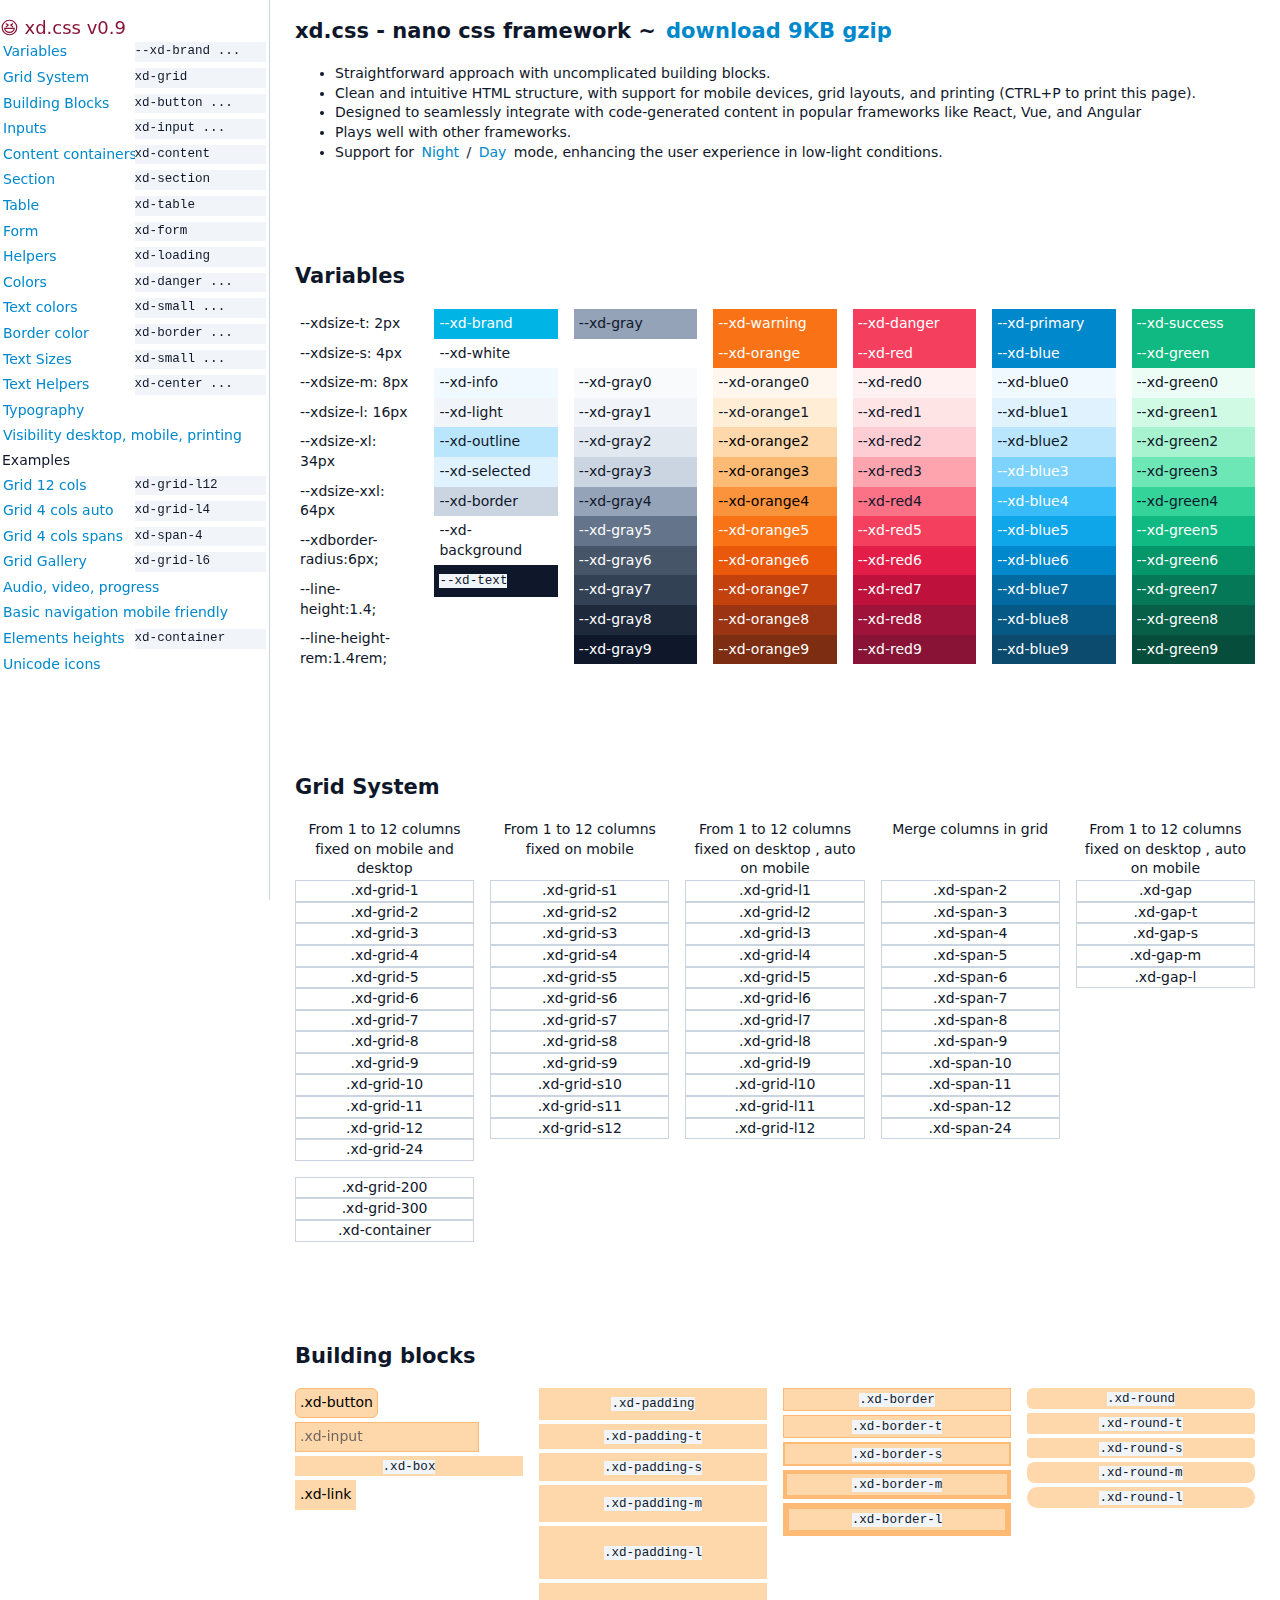
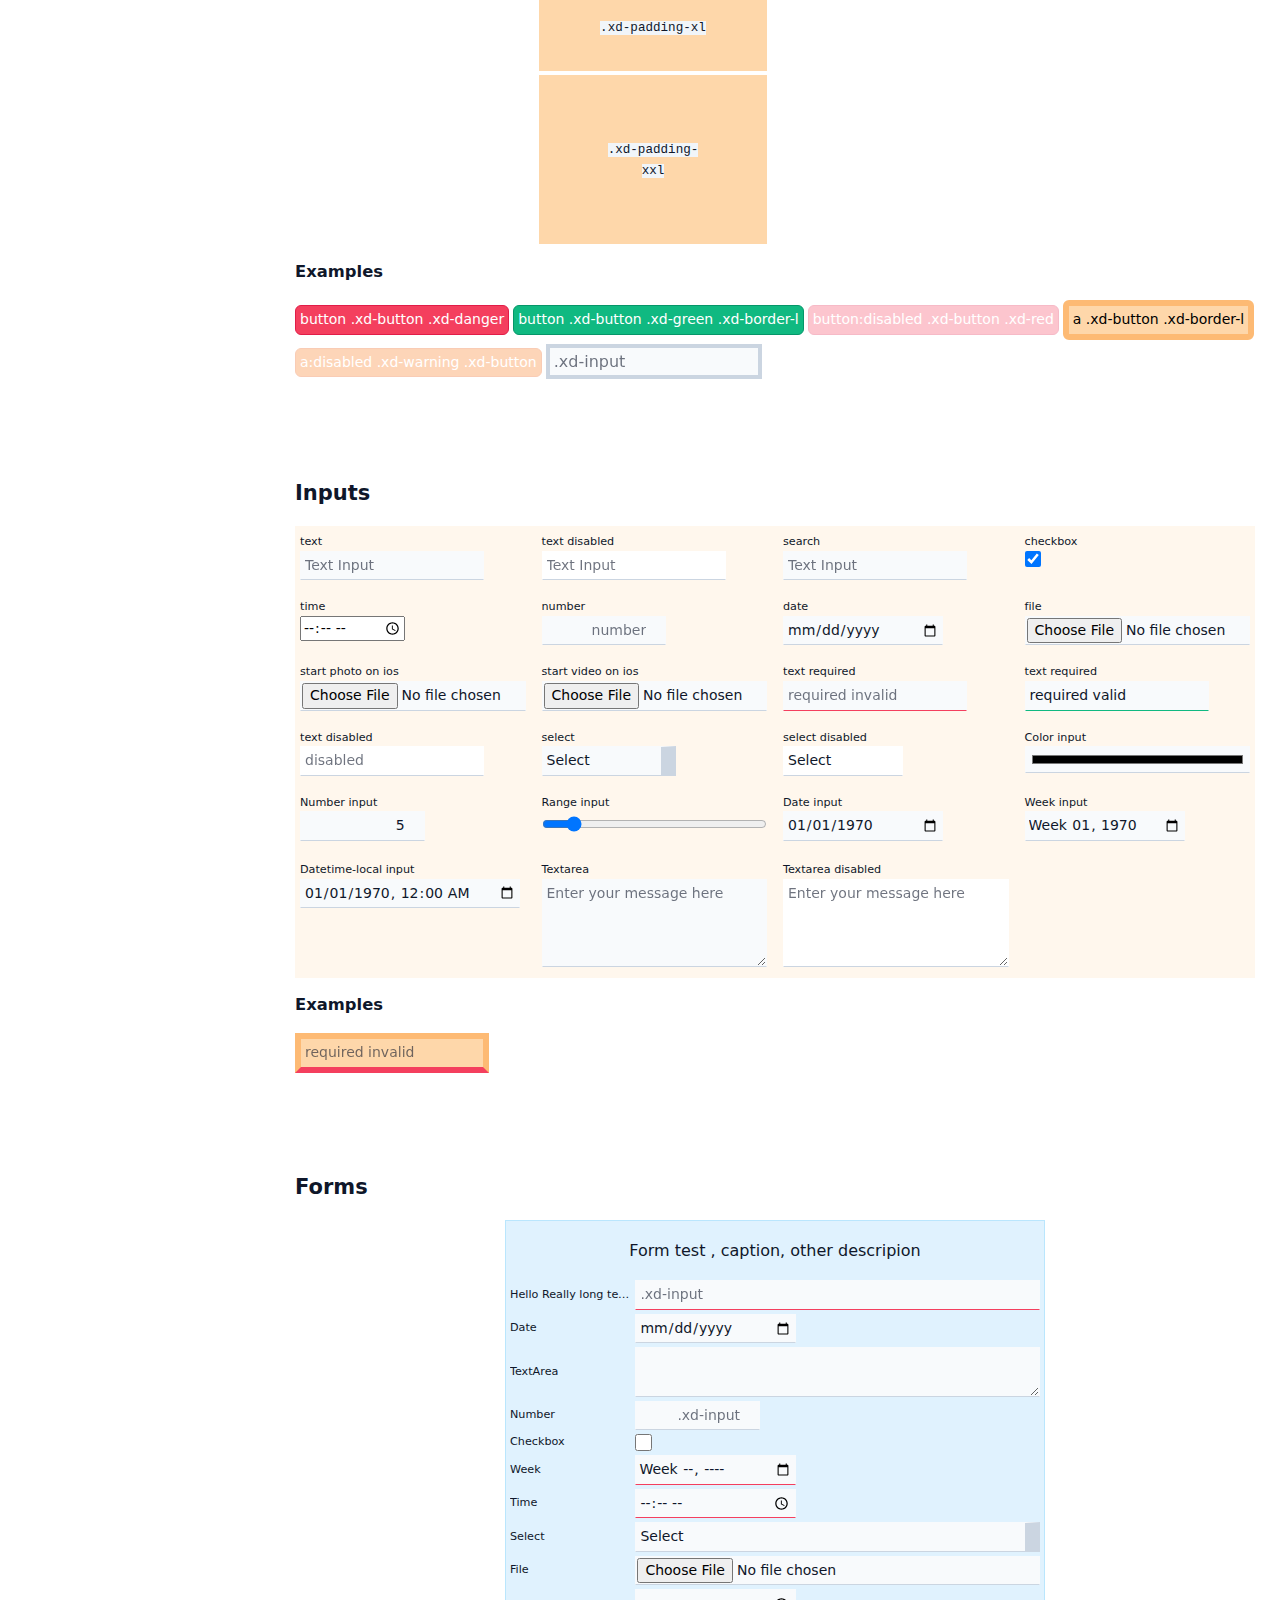
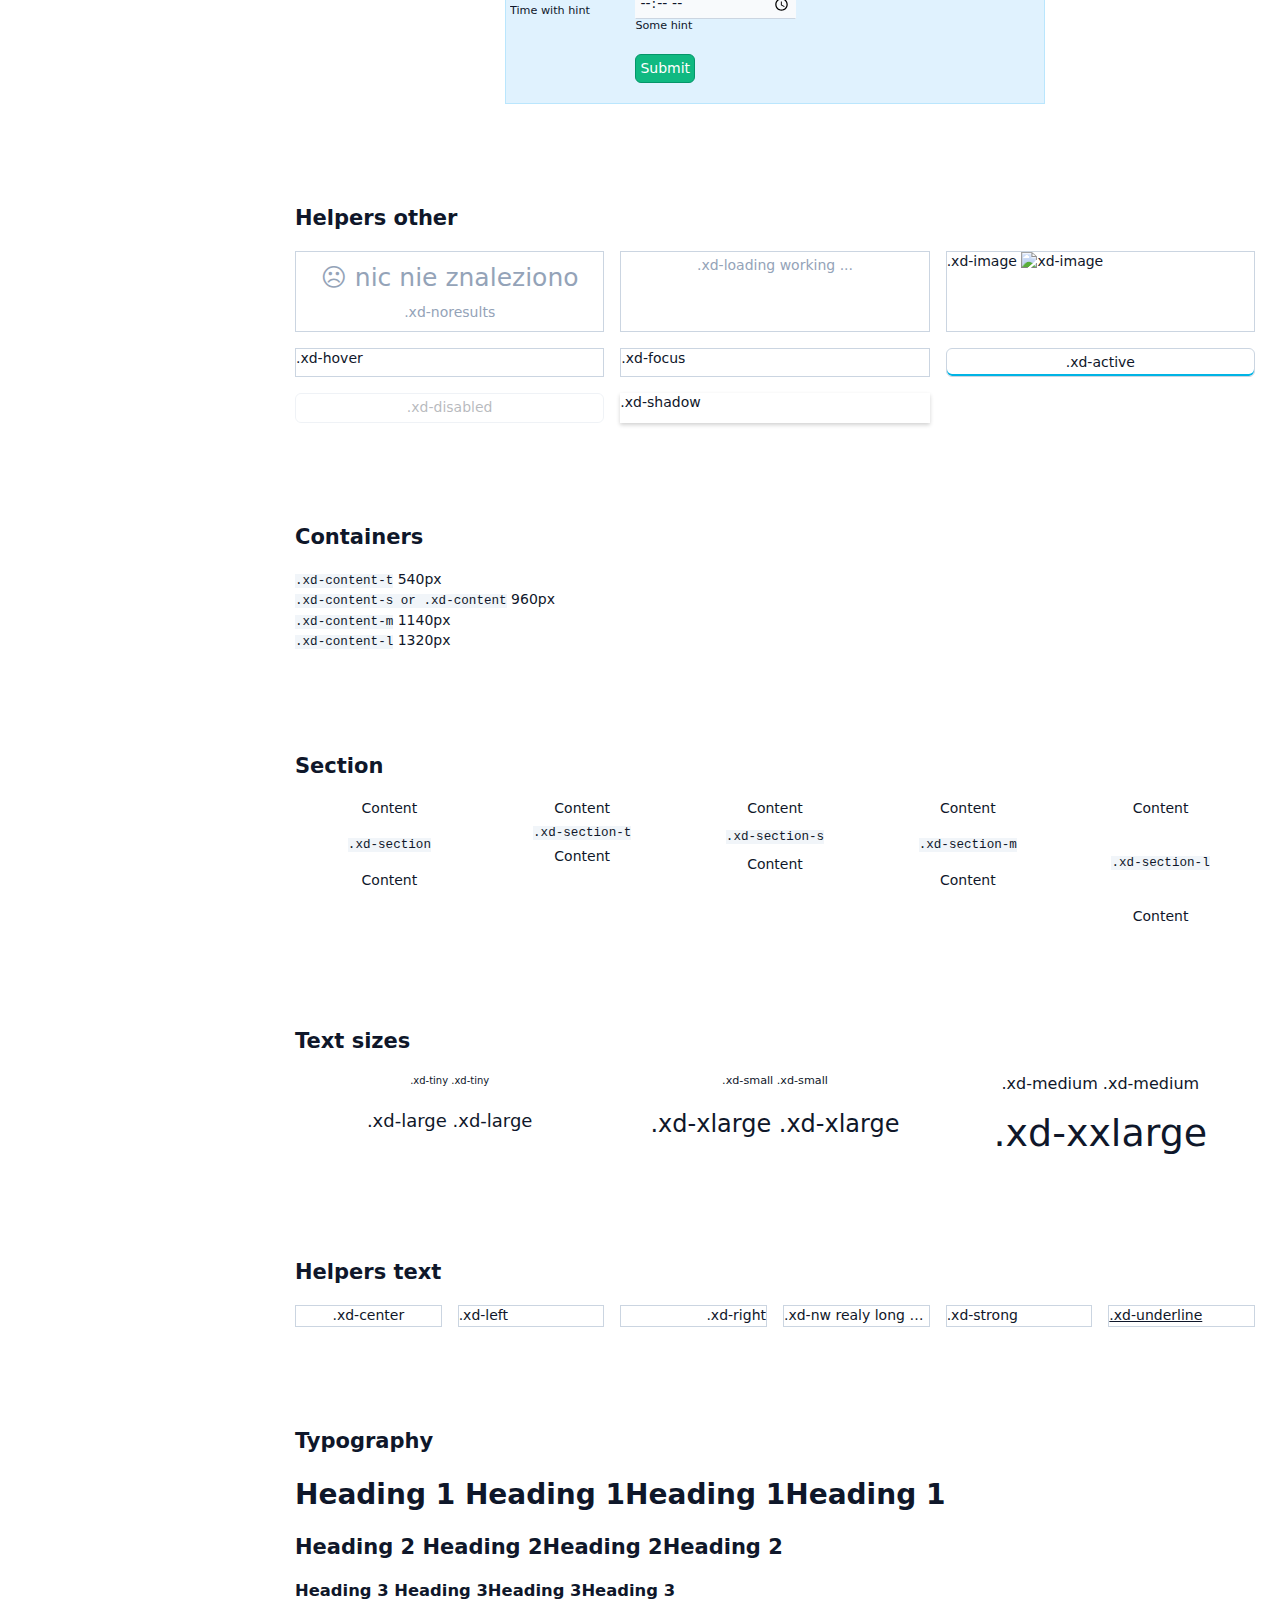
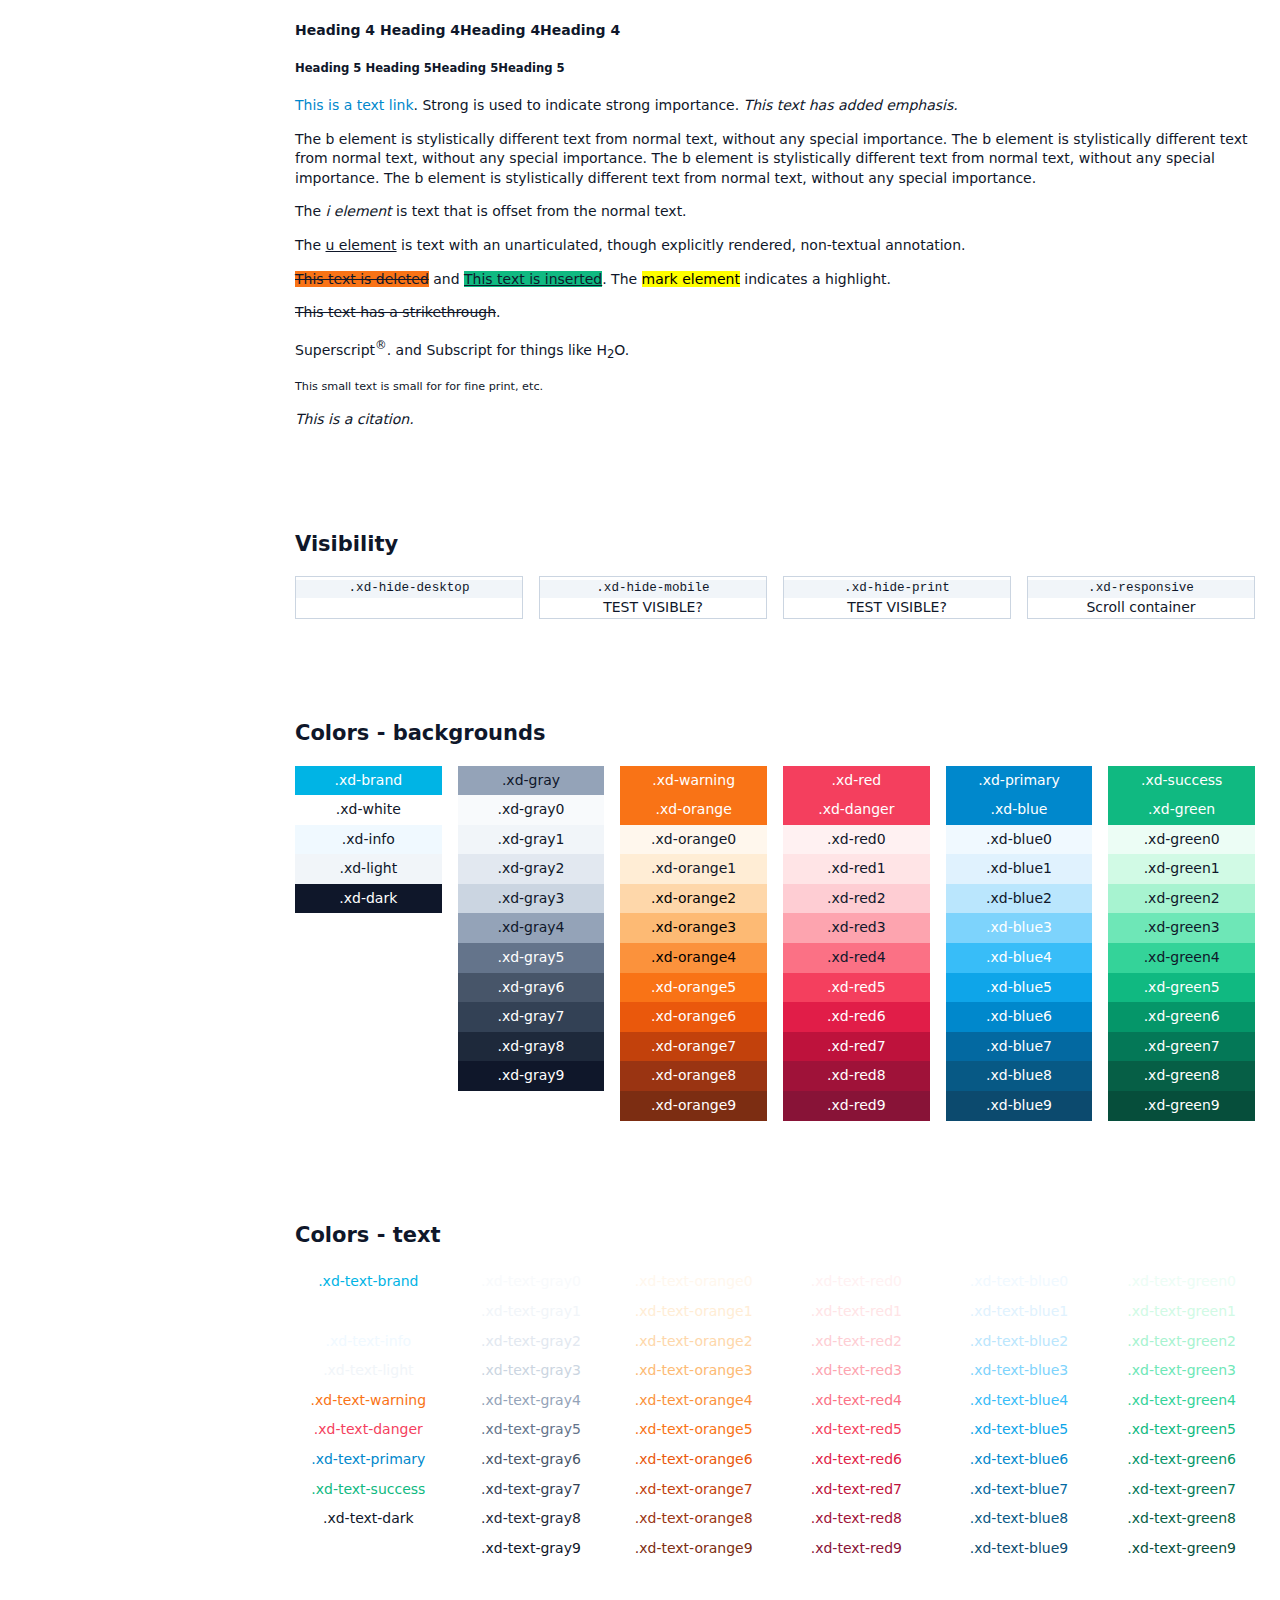
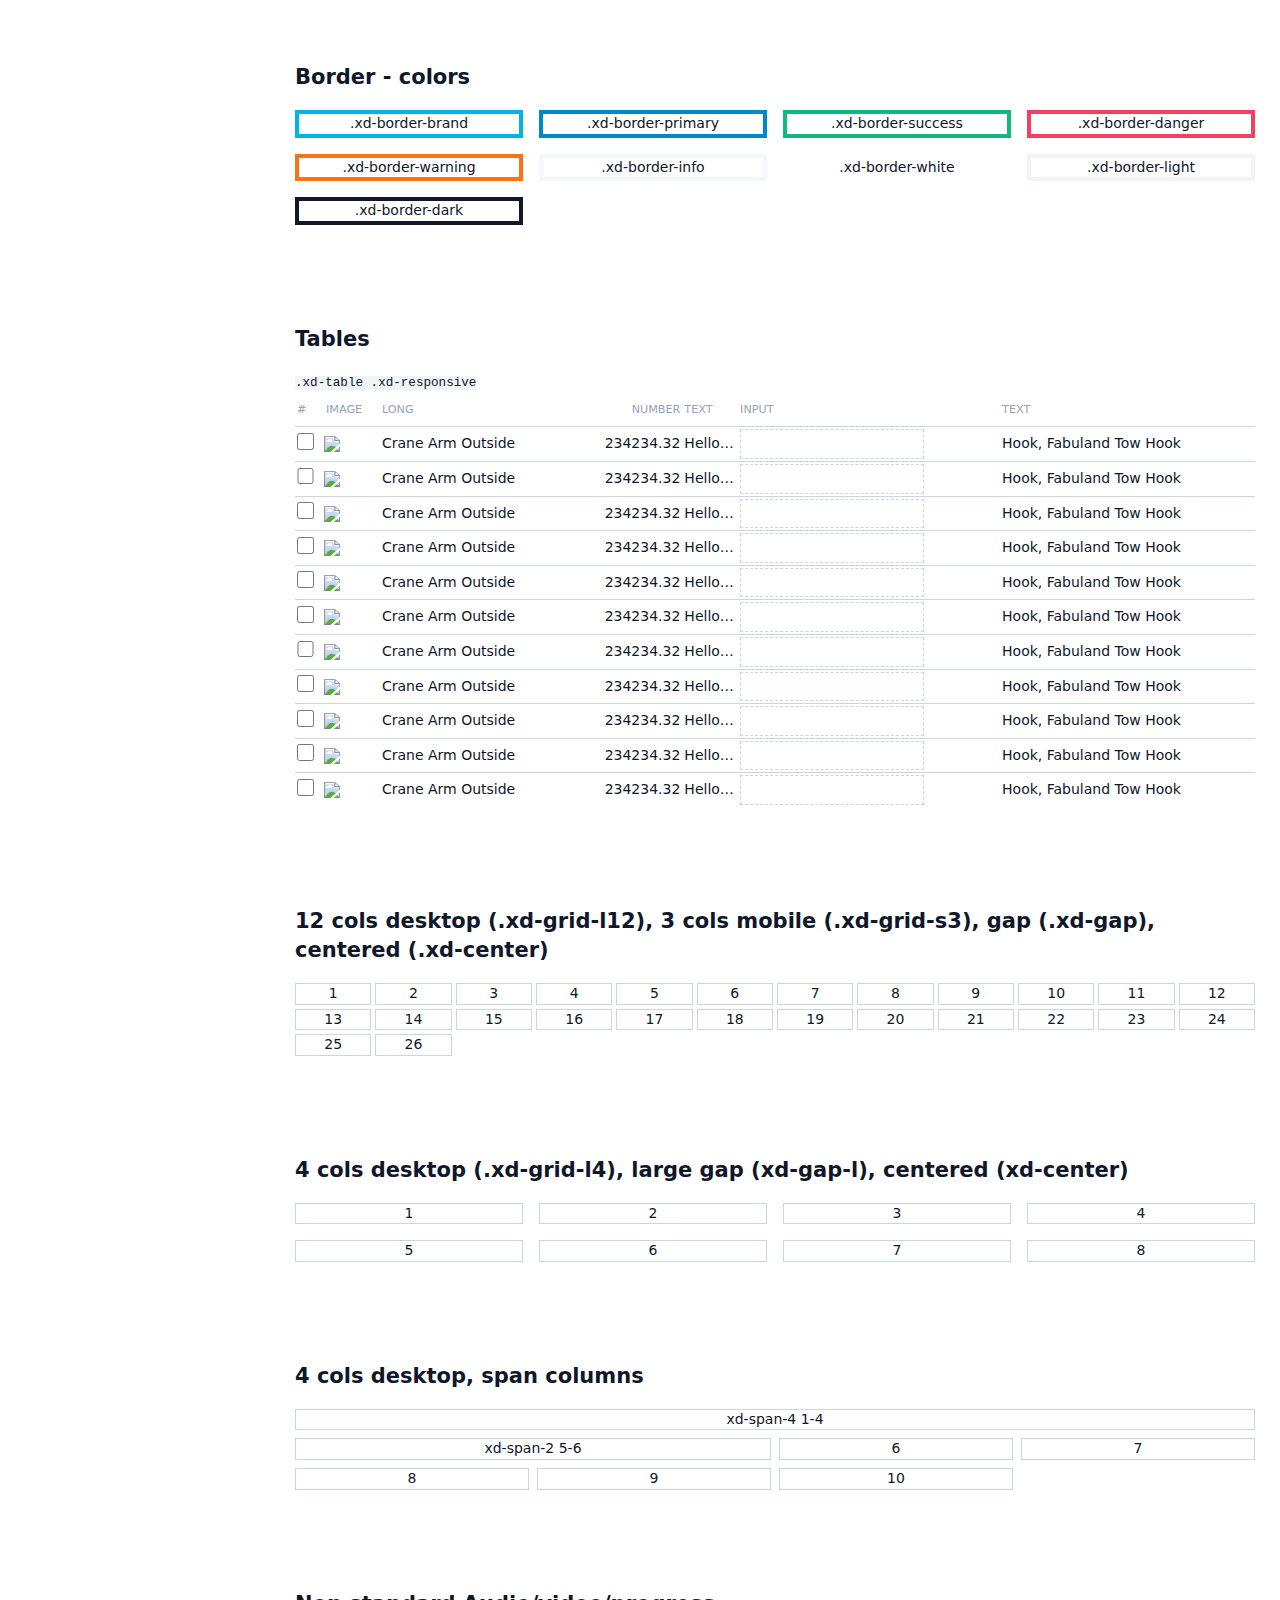
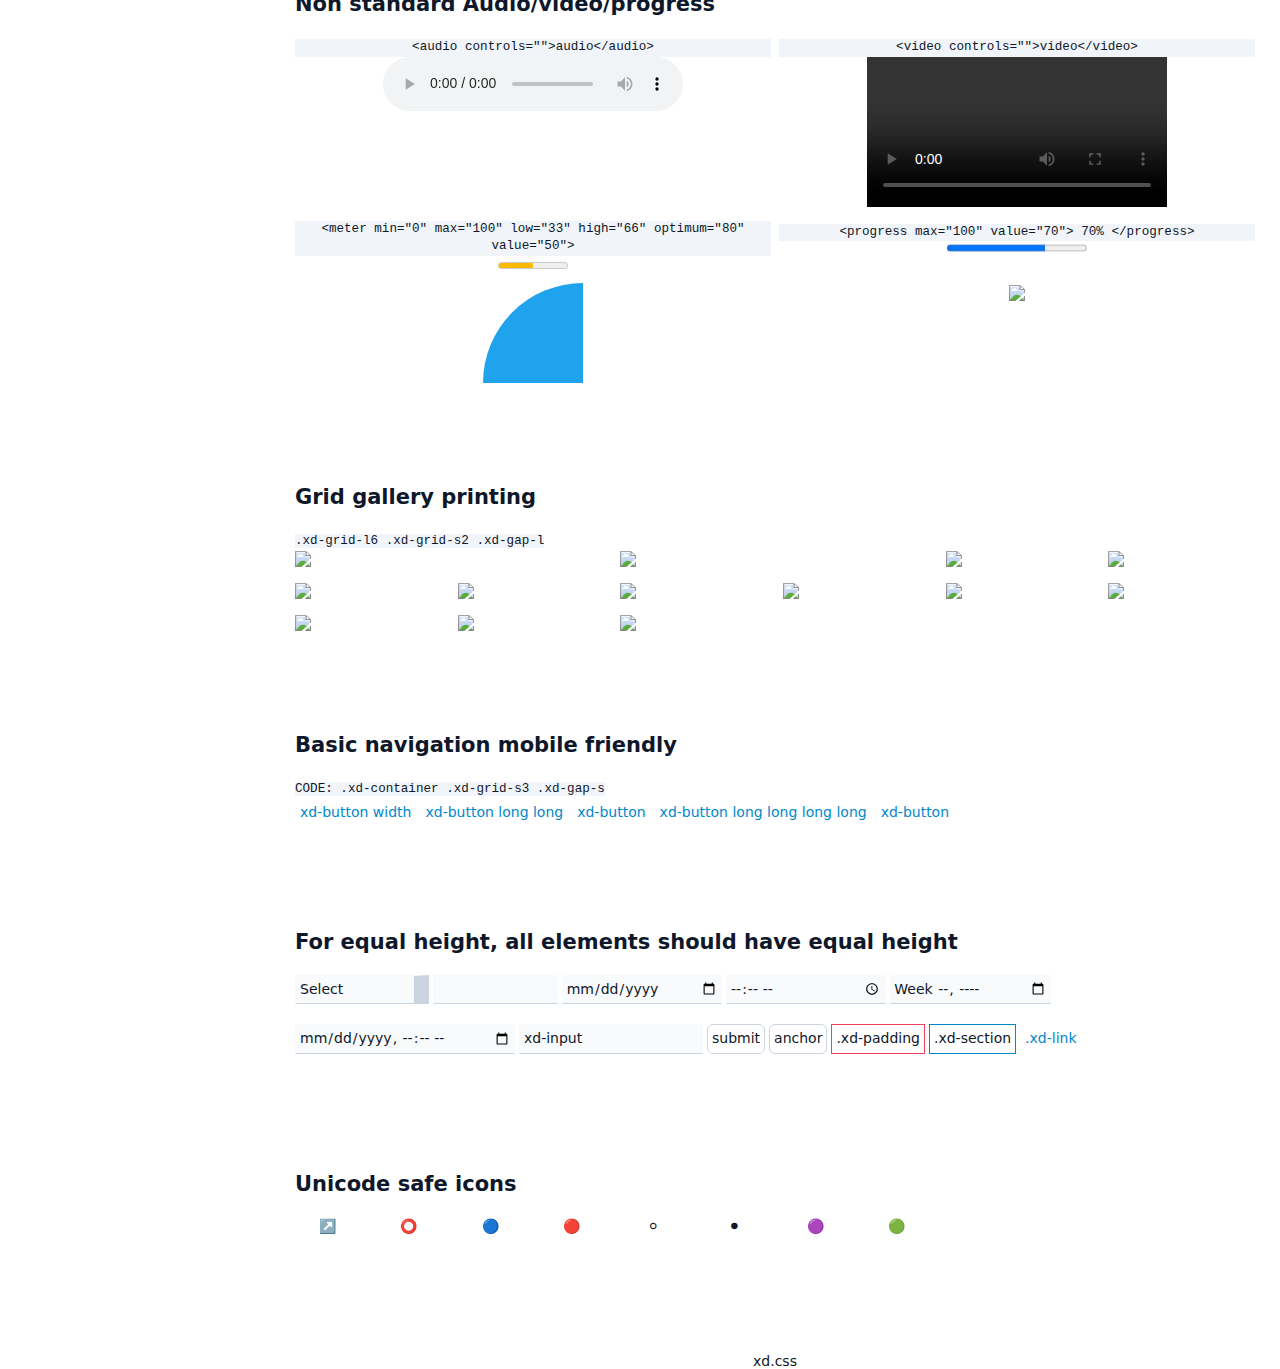
==== index.html @ 1573419b "xd-layout" ====
<!DOCTYPE html>
<html lang="en" data-theme="light">

<head>
  <meta charset="utf-8" />
  <meta name="viewport" content="width=device-width, initial-scale=1.0" />
  <title>xd.css</title>
  <link rel="stylesheet" href="xd.css" />
  <style>
    article {
      margin-bottom: 100px;
    }
  </style>
</head>

<body>
  <div class="xd-layout-2">
    <nav class="xd-hide-print">
      <div class="xd-section xd-grid-1">
        <div>
          <div class="xd-large "><a href="#why" class="xd-text-red9">😆 xd.css v0.9
            </a></div>
        </div>


        <a class="xd-link xd-padding-t xd-grid-2" href="#variables">Variables <code>--xd-brand ...</code></a>
        <a class="xd-link xd-padding-t xd-grid-2" href="#grid">Grid System <code>xd-grid</code></a>
        <a class="xd-link xd-padding-t xd-grid-2" href="#building-blocks">Building Blocks <code>xd-button ...</code></a>
        <a class="xd-link xd-padding-t xd-grid-2" href="#inputs">Inputs <code>xd-input ...</code></a>

        <a class="xd-link xd-padding-t xd-grid-2" href="#containers">Content containers <code>xd-content</code></a>
        <a class="xd-link xd-padding-t xd-grid-2" href="#section">Section <code>xd-section</code></a>
        <a class="xd-link xd-padding-t xd-grid-2" href="#table">Table <code>xd-table</code></a>
        <a class="xd-link xd-padding-t xd-grid-2" href="#forms">Form <code>xd-form</code></a>
        <a class="xd-link xd-padding-t xd-grid-2" href="#otherhelpers">Helpers <code>xd-loading</code></a>

        <a class="xd-link xd-padding-t  xd-grid-2" href="#colors">Colors<code>xd-danger ...</code></a>
        <a class="xd-link xd-padding-t  xd-grid-2" href="#textcolor">Text colors<code>xd-small ...</code></a>
        <a class="xd-link xd-padding-t  xd-grid-2" href="#bordercolor">Border color<code>xd-border ...</code></a>


        <a class="xd-link xd-padding-t xd-grid-2" href="#textsizes">Text Sizes <code>xd-small ...</code></a>
        <a class="xd-link xd-padding-t xd-grid-2" href="#texthelpers">Text Helpers <code>xd-center ...</code></a>
        <a class="xd-link xd-padding-t xd-grid-2" href="#typography">Typography</a>

      
        <a class="xd-link xd-padding-t menu_leftmargin" href="#visibility">Visibility desktop, mobile, printing</a>

        <div class="xd-padding-t">Examples</div>
        <a class="xd-link xd-padding-t xd-grid-2" href="#grid-example1">Grid 12 cols <code>xd-grid-l12</code></a>
        <a class="xd-link xd-padding-t xd-grid-2" href="#grid-example2">Grid 4 cols auto <code>xd-grid-l4</code></a>
        <a class="xd-link xd-padding-t xd-grid-2" href="#grid-example3">Grid 4 cols spans <code>xd-span-4</code></a>
        <a class="xd-link xd-padding-t xd-grid-2" href="#gridgallery">Grid Gallery <code>xd-grid-l6</code></a>

        <a class="xd-link xd-padding-t" href="#nonstandard">Audio, video, progress</a>

        <a class="xd-link xd-padding-t" href="#basicnavigation"> Basic navigation mobile friendly</a>
        <a class="xd-link xd-padding-t xd-grid-2" href="#inputstest">Elements heights <code>xd-container</code></a>
        <a class="xd-link xd-padding-t" href="#unicodeicons">Unicode icons</a>
      </div>
    </nav>
    <main role="document" class="xd-content">

      <article id="why">

        <h2>xd.css - nano css framework ~
          <a class="xd-link xd-padding-t" target="_blank"
            href="https://raw.githubusercontent.com/kotynia/xd.css/main/xd.css">download 9KB gzip</a>

        </h2>

        <ul>
          <li>
            Straightforward approach with uncomplicated building blocks.
          </li>
          <li>
            Clean and intuitive HTML structure, with support for mobile
            devices, grid layouts, and printing (CTRL+P to print this page).
          </li>
          <li>
            Designed to seamlessly integrate with code-generated content in
            popular frameworks like React, Vue, and Angular
          </li>
          <li>
            Plays well with other frameworks.
          </li>
          <li>Support for <a href="#" class="xd-link xd-padding-t"
              onclick="document.documentElement.setAttribute('data-theme', 'dark')">
              Night</a> /
            <a href="#" class="xd-link xd-padding-t"
              onclick="document.documentElement.setAttribute('data-theme', 'light')">Day</a> mode, enhancing the user
            experience in low-light
            conditions.
          </li>
        </ul>
      </article>

      <article id="variables">

        <h2>Variables</h2>



        <div class="xd-grid-l7 xd-section-m xd-gap-l ">

          <div>
            <div class="xd-padding">
              --xdsize-t: 2px
            </div>
            <div class="xd-padding">
              --xdsize-s: 4px
            </div>
            <div class="xd-padding">
              --xdsize-m: 8px
            </div>
            <div class="xd-padding">--xdsize-l: 16px </div>
            <div class="xd-padding">--xdsize-xl: 34px </div>
            <div class="xd-padding">--xdsize-xxl: 64px</div>
            <div class="xd-padding"> --xdborder-radius:6px; </div>
            <div class="xd-padding"> --line-height:1.4; </div>
            <div class="xd-padding"> --line-height-rem:1.4rem; </div>
          </div>

          <div>
            <div class="xd-brand xd-padding ">--xd-brand </div>
            <div class="xd-white xd-padding ">--xd-white </div>
            <div class="xd-info xd-padding ">--xd-info </div>
            <div class="xd-light xd-padding ">--xd-light </div>



            <div class="xd-padding " style="background-color: var(--xd-outline);">--xd-outline</div>
            <div class="xd-padding " style="background-color: var(--xd-selected);">--xd-selected</div>
            <div class="xd-padding " style="background-color: var(--xd-border);">--xd-border</div>
            <div class="xd-padding " style="background-color: var(--xd-background);">--xd-background</div>
            <div class="xd-padding " style="background-color: var(--xd-text);"><code>--xd-text</code></div>
          </div>

          <div>
            <div class="xd-padding xd-gray">--xd-gray</div>
            <div class="xd-padding">&nbsp;</div>
            <div class="xd-padding xd-gray0">--xd-gray0</div>
            <div class="xd-padding xd-gray1">--xd-gray1</div>
            <div class="xd-padding xd-gray2">--xd-gray2</div>
            <div class="xd-padding xd-gray3">--xd-gray3</div>
            <div class="xd-padding xd-gray4">--xd-gray4</div>
            <div class="xd-padding xd-gray5">--xd-gray5</div>
            <div class="xd-padding xd-gray6">--xd-gray6</div>
            <div class="xd-padding xd-gray7">--xd-gray7</div>
            <div class="xd-padding xd-gray8">--xd-gray8</div>
            <div class="xd-padding xd-gray9">--xd-gray9</div>
          </div>


          <div>
            <div class="xd-padding xd-warning">--xd-warning</div>
            <div class="xd-padding xd-orange">--xd-orange</div>
            <div class="xd-padding xd-orange0">--xd-orange0</div>
            <div class="xd-padding xd-orange1">--xd-orange1</div>
            <div class="xd-padding xd-orange2">--xd-orange2</div>
            <div class="xd-padding xd-orange3">--xd-orange3</div>
            <div class="xd-padding xd-orange4">--xd-orange4</div>
            <div class="xd-padding xd-orange5">--xd-orange5</div>
            <div class="xd-padding xd-orange6">--xd-orange6</div>
            <div class="xd-padding xd-orange7">--xd-orange7</div>
            <div class="xd-padding xd-orange8">--xd-orange8</div>
            <div class="xd-padding xd-orange9">--xd-orange9</div>

          </div>

          <div>
            <div class="xd-padding xd-danger">--xd-danger</div>
            <div class="xd-padding xd-red">--xd-red</div>
            <div class="xd-padding xd-red0">--xd-red0</div>
            <div class="xd-padding xd-red1">--xd-red1</div>
            <div class="xd-padding xd-red2">--xd-red2</div>
            <div class="xd-padding xd-red3">--xd-red3</div>
            <div class="xd-padding xd-red4">--xd-red4</div>
            <div class="xd-padding xd-red5">--xd-red5</div>
            <div class="xd-padding xd-red6">--xd-red6</div>
            <div class="xd-padding xd-red7">--xd-red7</div>
            <div class="xd-padding xd-red8">--xd-red8</div>
            <div class="xd-padding xd-red9">--xd-red9</div>

          </div>
          <div>
            <div class="xd-padding xd-primary">--xd-primary</div>
            <div class="xd-padding xd-blue">--xd-blue</div>
            <div class="xd-padding xd-blue0">--xd-blue0</div>
            <div class="xd-padding xd-blue1">--xd-blue1</div>
            <div class="xd-padding xd-blue2">--xd-blue2</div>
            <div class="xd-padding xd-blue3">--xd-blue3</div>
            <div class="xd-padding xd-blue4">--xd-blue4</div>
            <div class="xd-padding xd-blue5">--xd-blue5</div>
            <div class="xd-padding xd-blue6">--xd-blue6</div>
            <div class="xd-padding xd-blue7">--xd-blue7</div>
            <div class="xd-padding xd-blue8">--xd-blue8</div>
            <div class="xd-padding xd-blue9">--xd-blue9</div>

          </div>
          <div>
            <div class="xd-padding xd-success">--xd-success</div>
            <div class="xd-padding xd-green">--xd-green</div>
            <div class="xd-padding xd-green0">--xd-green0</div>
            <div class="xd-padding xd-green1">--xd-green1</div>
            <div class="xd-padding xd-green2">--xd-green2</div>
            <div class="xd-padding xd-green3">--xd-green3</div>
            <div class="xd-padding xd-green4">--xd-green4</div>
            <div class="xd-padding xd-green5">--xd-green5</div>
            <div class="xd-padding xd-green6">--xd-green6</div>
            <div class="xd-padding xd-green7">--xd-green7</div>
            <div class="xd-padding xd-green8">--xd-green8</div>
            <div class="xd-padding xd-green9">--xd-green9</div>

          </div>


        </div>

      </article>

      <article id="grid">
        <h2>Grid System</h2>

        <div class="xd-grid-l5 xd-section-m xd-center xd-gap-l ">
          <div>
            <div style="height:60px">From 1 to 12 columns fixed on mobile and desktop</div>
            <div class="xd-border">.xd-grid-1</div>
            <div class="xd-border">.xd-grid-2</div>
            <div class="xd-border">.xd-grid-3</div>
            <div class="xd-border">.xd-grid-4</div>
            <div class="xd-border">.xd-grid-5</div>
            <div class="xd-border">.xd-grid-6</div>
            <div class="xd-border">.xd-grid-7</div>
            <div class="xd-border">.xd-grid-8</div>
            <div class="xd-border">.xd-grid-9</div>
            <div class="xd-border">.xd-grid-10</div>
            <div class="xd-border">.xd-grid-11</div>
            <div class="xd-border">.xd-grid-12</div>
            <div class="xd-border">.xd-grid-24</div>
          </div>
          <div>
            <div style="height:60px">From 1 to 12 columns fixed on mobile</div>
            <div class="xd-border">.xd-grid-s1</div>
            <div class="xd-border">.xd-grid-s2</div>
            <div class="xd-border">.xd-grid-s3</div>
            <div class="xd-border">.xd-grid-s4</div>
            <div class="xd-border">.xd-grid-s5</div>
            <div class="xd-border">.xd-grid-s6</div>
            <div class="xd-border">.xd-grid-s7</div>
            <div class="xd-border">.xd-grid-s8</div>
            <div class="xd-border">.xd-grid-s9</div>
            <div class="xd-border">.xd-grid-s10</div>
            <div class="xd-border">.xd-grid-s11</div>
            <div class="xd-border">.xd-grid-s12</div>
          </div>
          <div>
            <div style="height:60px">From 1 to 12 columns fixed on desktop , auto on mobile</div>
            <div class="xd-border">.xd-grid-l1</div>
            <div class="xd-border">.xd-grid-l2</div>
            <div class="xd-border">.xd-grid-l3</div>
            <div class="xd-border">.xd-grid-l4</div>
            <div class="xd-border">.xd-grid-l5</div>
            <div class="xd-border">.xd-grid-l6</div>
            <div class="xd-border">.xd-grid-l7</div>
            <div class="xd-border">.xd-grid-l8</div>
            <div class="xd-border">.xd-grid-l9</div>
            <div class="xd-border">.xd-grid-l10</div>
            <div class="xd-border">.xd-grid-l11</div>
            <div class="xd-border">.xd-grid-l12</div>
          </div>
          <div>
            <div style="height:60px">Merge columns in grid</div>
            <div class="xd-border">.xd-span-2</div>
            <div class="xd-border">.xd-span-3</div>
            <div class="xd-border">.xd-span-4</div>
            <div class="xd-border">.xd-span-5</div>
            <div class="xd-border">.xd-span-6</div>
            <div class="xd-border">.xd-span-7</div>
            <div class="xd-border">.xd-span-8</div>
            <div class="xd-border">.xd-span-9</div>
            <div class="xd-border">.xd-span-10</div>
            <div class="xd-border">.xd-span-11</div>
            <div class="xd-border">.xd-span-12</div>
            <div class="xd-border">.xd-span-24</div>
          </div>

          <div>
            <div style="height:60px">From 1 to 12 columns fixed on desktop , auto on mobile</div>
            <div class="xd-border">.xd-gap</div>
            <div class="xd-border">.xd-gap-t</div>
            <div class="xd-border">.xd-gap-s</div>
            <div class="xd-border">.xd-gap-m</div>
            <div class="xd-border">.xd-gap-l</div>
          </div>

          <div>
            <div class="xd-border">.xd-grid-200</div>
            <div class="xd-border">.xd-grid-300</div>
            <div class="xd-border">.xd-container</div>
          </div>

        </div>

      </article>

      <article id="building-blocks">
        <h2 class="">Building blocks</h2>


        <div class="xd-grid-l4 xd-grid-s2 xd-center xd-section xd-gap-l " style="align-items: start">
          <div class="xd-container xd-gap">
            <button type="submit" class="xd-button xd-orange2">
              .xd-button
            </button>
            <input type="text" class="xd-input xd-orange2" placeholder=".xd-input" />
            <div class="xd-box xd-orange2"><code>.xd-box</code></div>
            <a href="#" class="xd-link xd-orange2">.xd-link</a>
          </div>
          <div class="xd-grid-1 xd-gap">
            <div class="xd-padding xd-orange2"><code>.xd-padding</code></div>
            <div class="xd-padding-t xd-orange2"><code>.xd-padding-t</code></div>
            <div class="xd-padding-s xd-orange2"><code>.xd-padding-s</code></div>
            <div class="xd-padding-m xd-orange2"><code>.xd-padding-m</code></div>
            <div class="xd-padding-l xd-orange2"><code>.xd-padding-l</code></div>
            <div class="xd-padding-xl xd-orange2"><code>.xd-padding-xl</code></div>
            <div class="xd-padding-xxl xd-orange2"><code>.xd-padding-xxl</code></div>
          </div>
          <div class="xd-grid-1 xd-gap">
            <div class="xd-border xd-orange2"><code>.xd-border</code></div>
            <div class="xd-border-t xd-orange2"><code>.xd-border-t</code></div>
            <div class="xd-border-s xd-orange2"><code>.xd-border-s</code></div>
            <div class="xd-border-m xd-orange2"><code>.xd-border-m</code></div>
            <div class="xd-border-l xd-orange2"><code>.xd-border-l</code></div>
          </div>
          <div class="xd-grid-1 xd-gap">
            <div class="xd-round xd-orange2"><code>.xd-round</code></div>
            <div class="xd-round-t xd-orange2"><code>.xd-round-t</code></div>
            <div class="xd-round-s xd-orange2"><code>.xd-round-s</code></div>
            <div class="xd-round-m xd-orange2"><code>.xd-round-m</code></div>
            <div class="xd-round-l xd-orange2"><code>.xd-round-l</code></div>
          </div>
        </div>
        <h3>Examples</h3>
        <div class="xd-container  xd-gap">

          <button type="submit" class="xd-button xd-danger">
            button .xd-button .xd-danger
          </button>
          <button type="submit" class="xd-button xd-border xd-green">
            button .xd-button .xd-green .xd-border-l
          </button>
          <button type="submit" class="xd-button xd-red" disabled class="xd-button">
            button:disabled .xd-button .xd-red
          </button>
          <a href="#" class="xd-button xd-border-l xd-orange2">a .xd-button .xd-border-l</a>
          <a href="#" class="xd-button xd-warning xd-border" disabled>a:disabled .xd-warning .xd-button</a>
          <input type="text" class="xd-input xd-border-m xd-medium" placeholder=".xd-input" />
        </div>

      </article>


      <article id="inputs">
        <h2 id="inputs">Inputs</h3>

          <form class="xd-grid-l4 xd-grid-s2   xd-gap-l xd-orange0 xd-padding">
            <div><small class="xd-box">text</small>
              <input class="xd-input" type="text" placeholder="Text Input" />
            </div>
            <div><small class="xd-box">text disabled</small>
              <input class="xd-input" type="text" disabled placeholder="Text Input" />
            </div>
            <div><small class="xd-box">search</small>
              <input class="xd-input" type="search" placeholder="Text Input" />
            </div>


            <div>
              <small class="xd-box">checkbox</small>
              <input class="xd-input" type="checkbox" checked="checked" />
            </div>
            <div>
              <small class="xd-box">time</small>
              <input type="time" id="time">
            </div>

            <div><small class="xd-box">number</small>
              <input class="xd-input" type="number" placeholder="number" />
            </div>
            <div><small class="xd-box">date</small>
              <input class="xd-input" type="date" placeholder="date" />
            </div>
            <div><small class="xd-box">file</small><input class="xd-input" capture type="file" />
            </div>
            <div><small class="xd-box">start photo on ios</small><input type="file" class="xd-input" accept="image/*"
                capture />
            </div>
            <div><small class="xd-box">start video on ios</small><input type="file" class="xd-input" accept="video/*"
                capture />
            </div>

            <div>
              <small class="xd-box">text required</small>
              <input class="xd-input" type="text" required placeholder="required invalid" />
            </div>

            <div>
              <small class="xd-box">text required</small>
              <input class="xd-input" type="text" required placeholder="required valid" value="required valid" />

            </div>
            <div>
              <small class="xd-box">text disabled</small>
              <input class="xd-input" type="text" disabled placeholder="disabled" />

            </div>
            <div>
              <small class="xd-box">select</small>
              <select id="select" class="xd-input">
                <optgroup label="Option Group">
                  <option>Select</option>
                  <option>Option Two</option>
                  <option>Option Three</option>
                </optgroup>
              </select>
            </div>
            <div>
              <small class="xd-box">select disabled</small>
              <select id="select" disabled class="xd-input">
                <optgroup label="Option Group">
                  <option>Select</option>
                  <option>Option Two</option>
                  <option>Option Three</option>
                </optgroup>
              </select>
            </div>
            <div>
              <small class="xd-box">Color input</small>
              <input type="color" class="xd-input xd-box" value="#000000" />
            </div>
            <div>
              <small class="xd-box">Number input</small>
              <input type="number" class="xd-input xd-box" id="in" min="0" max="10" value="5" />
            </div>
            <div>
              <small class="xd-box">Range input</small>
              <input type="range" class="xd-input xd-box" value="10" />
            </div>
            <div>
              <small class="xd-box">Date input</small>
              <input type="date" class="xd-input xd-box" value="1970-01-01" />
            </div>
            <div>
              <small class="xd-box">Week input</small>
              <input type="week" class="xd-input xd-box" value="1970-W01" />
            </div>

            <div>
              <small class="xd-box">Datetime-local input</small>
              <input type="datetime-local" class="xd-input" id="idtl" value="1970-01-01T00:00" />
            </div>
            <div><small class="xd-box">Textarea</small><textarea rows="4" class="xd-input xd-box"
                placeholder="Enter your message here"></textarea></div>
            <div><small class="xd-box">Textarea disabled</small><textarea disabled rows="4" class="xd-input xd-box"
                placeholder="Enter your message here"></textarea></div>

          </form>

          <h3>Examples</h3>

          <div>
            <input class="xd-input xd-border-l xd-orange2" type="text" required placeholder="required invalid" />
          </div>


      </article>

      <article id="forms">
        <h2>Forms</h2>
        <form class="xd-form xd-blue1 xd-border xd-padding xd-content-t ">
          <div class="xd-span-2 xd-medium xd-section xd-center">Form test , caption, other descripion</div>
          <label title="Hello Really long text long text">Hello Really long text long text</label><input type="text"
            required class="xd-input " placeholder=".xd-input" />
          <label>Date</label> <input type="date" class="xd-input " placeholder=".xd-input" />
          <label>TextArea</label> <textarea class="xd-input"></textarea>
          <label>Number</label> <input type="number" class="xd-input " placeholder=".xd-input" />
          <label>Checkbox</label> <input type="checkbox" class="xd-input " placeholder=".xd-input" />
          <label>Week</label> <input type="week" class="xd-input " required placeholder=".xd-input" />
          <label>Time</label> <input type="time" class="xd-input " required placeholder=".xd-input" />
          <label>Select</label> <select id="select" class="xd-input">
            <optgroup label="Option Group">
              <option>Select</option>
              <option>Option Two</option>
              <option>Option Three</option>
            </optgroup>
          </select>
          <label>File</label> <input class="xd-input" type="file">
          <label>Time with hint</label>
          <div><input type="time" class="xd-input " placeholder=".xd-input" />
            <div class="xd-small">Some hint</div>
          </div>
          <label></label>
          <div class="xd-section"><button type="submit" class="xd-success xd-button">Submit</button></div>

        </form>

      </article>

      <article id="otherhelpers">
        <h2>Helpers other</h2>
        <div class="xd-grid-l3 xd-section-m xd-gap-l">
          <div class="xd-border xd-noresults ">.xd-noresults </div>
          <div class="xd-border xd-loading ">.xd-loading </div>
          <div class="xd-border">.xd-image
            <img src="http://placekitten.com/490/480" class="xd-image" alt="xd-image">
          </div>
          <div class="xd-border xd-hover">.xd-hover</div>
          <div class="xd-border xd-focus">.xd-focus</div>
          <a class="xd-border xd-active xd-button">.xd-active</a>
          <a class="xd-border xd-disabled xd-button">.xd-disabled</a>
          <div class="xd-shadow">.xd-shadow</div>
        </div>
      </article>


      <article id="containers">
        <h2>Containers</h2>
        <div class="x-grid-1 xd-gap">
          <div><code>.xd-content-t</code> 540px</div>
          <div><code>.xd-content-s or .xd-content</code> 960px</div>
          <div><code>.xd-content-m</code> 1140px</div>
          <div><code>.xd-content-l</code> 1320px</div>
        </div>
      </article>

      <article id="section">
        <h2>Section</h2>
        <div class="xd-grid-l5 xd-grid-s2 xd-center xd-gap ">
          <div>
            Content
            <div class="xd-section"><code>.xd-section</code></div>
            Content
          </div>

          <div>
            Content
            <div class="xd-section-t"><code>.xd-section-t</code></div>
            Content
          </div>

          <div>
            Content
            <div class="xd-section-s"><code>.xd-section-s</code></div>
            Content
          </div>

          <div>
            Content
            <div class="xd-section-m"><code>.xd-section-m</code></div>
            Content
          </div>

          <div>
            Content
            <div class="xd-section-l"><code>.xd-section-l</code></div>
            Content
          </div>

        </div>
      </article>


      <article>


        <h2 id="textsizes">Text sizes</h2>

        <div class="xd-grid-l3 xd-center xd-section-m xd-gap-l">
          <div class="xd-tiny">.xd-tiny .xd-tiny</div>
          <div class="xd-small">.xd-small .xd-small</div>
          <div class="xd-medium">.xd-medium .xd-medium</div>
          <div class="xd-large">.xd-large .xd-large</div>
          <div class="xd-xlarge">.xd-xlarge .xd-xlarge</div>
          <div class="xd-xxlarge">.xd-xxlarge</div>


        </div>


      </article>
      <article id="texthelpers">
        <h2>Helpers text</h2>

        <div class="xd-grid-l6 xd-section-m xd-gap-l">
          <div class="xd-border xd-center">.xd-center</div>
          <div class="xd-border xd-left">.xd-left</div>
          <div class="xd-border xd-right">.xd-right</div>

          <div class="xd-border xd-nw">
            <div class="xd-nw">.xd-nw realy long text lorem ipsum lorem ipsum</div>
          </div>
          <div class="xd-border xd-strong">.xd-strong</div>


          <div class="xd-border xd-underline">.xd-underline</div>

        </div>
      </article>


      <article id="typography">
        <h2>Typography</h2>
        <div>
          <h1>Heading 1 Heading 1Heading 1Heading 1</h1>
          <h2>Heading 2 Heading 2Heading 2Heading 2</h2>
          <h3>Heading 3 Heading 3Heading 3Heading 3</h3>
          <h4>Heading 4 Heading 4Heading 4Heading 4</h4>
          <h5>Heading 5 Heading 5Heading 5Heading 5</h5>
          <p><a href="#!">This is a text link</a>.
            <strong>Strong is used to indicate strong importance.</strong> <em>This text has added emphasis.</em>
          </p>
          <p>
            The <b>b element</b> is stylistically different text from normal
            text, without any special importance. The <b>b element</b> is stylistically different text from normal
            text, without any special importance. The <b>b element</b> is stylistically different text from normal
            text, without any special importance. The <b>b element</b> is stylistically different text from normal
            text, without any special importance.
          </p>
          <p>
            The <i>i element</i> is text that is offset from the normal
            text.
          </p>
          <p>
            The <u>u element</u> is text with an unarticulated, though
            explicitly rendered, non-textual annotation.
          </p>
          <p>
            <del>This text is deleted</del> and
            <ins>This text is inserted</ins>.
            The <mark>mark element</mark> indicates a highlight.
          </p>
          <p><s>This text has a strikethrough</s>.</p>
          <p>Superscript<sup>®</sup>. and Subscript for things like H<sub>2</sub>O.</p>
          <p>
            <small>This small text is small for for fine print, etc.</small>
          </p>
          <p><cite>This is a citation.</cite></p>

        </div>
      </article>

      <article id="visibility">
        <h2>Visibility</h2>
        <div class="xd-grid-l4 xd-section-m xd-gap-l xd-center">
          <div class="xd-border"><code class="xd-box">.xd-hide-desktop</code>
            <div class="xd-hide-desktop xd-strong">TEXT VISIBLE?</div>
          </div>
          <div class="xd-border "><code class="xd-box">.xd-hide-mobile</code>
            <div class="xd-hide-mobile xd-strong">TEST VISIBLE?</div>
          </div>
          <div class="xd-border "><code class="xd-box">.xd-hide-print</code>
            <div class="xd-hide-print xd-strong">TEST VISIBLE?</div>
          </div>
          <div class="xd-border "><code class="xd-box">.xd-responsive</code> Scroll container</div>

        </div>
      </article>




      <article id="colors">

        <h2>Colors - backgrounds</h2>
        <div class="xd-grid-l6 xd-section-m xd-center xd-gap-l ">
          <div>
            <div class="xd-brand xd-padding">.xd-brand</div>
            <div class="xd-white xd-padding">.xd-white</div>
            <div class="xd-info xd-padding">.xd-info</div>
            <div class="xd-light xd-padding">.xd-light</div>



            <div class="xd-dark xd-padding">.xd-dark</div>
          </div>

          <div>
            <div class="xd-padding xd-gray">.xd-gray</div>
            <div class="xd-padding xd-gray0">.xd-gray0</div>
            <div class="xd-padding xd-gray1">.xd-gray1</div>
            <div class="xd-padding xd-gray2">.xd-gray2</div>
            <div class="xd-padding xd-gray3">.xd-gray3</div>
            <div class="xd-padding xd-gray4">.xd-gray4</div>
            <div class="xd-padding xd-gray5">.xd-gray5</div>
            <div class="xd-padding xd-gray6">.xd-gray6</div>
            <div class="xd-padding xd-gray7">.xd-gray7</div>
            <div class="xd-padding xd-gray8">.xd-gray8</div>
            <div class="xd-padding xd-gray9">.xd-gray9</div>
          </div>


          <div>
            <div class="xd-padding xd-warning">.xd-warning</div>
            <div class="xd-padding xd-orange">.xd-orange</div>
            <div class="xd-padding xd-orange0">.xd-orange0</div>
            <div class="xd-padding xd-orange1">.xd-orange1</div>
            <div class="xd-padding xd-orange2">.xd-orange2</div>
            <div class="xd-padding xd-orange3">.xd-orange3</div>
            <div class="xd-padding xd-orange4">.xd-orange4</div>
            <div class="xd-padding xd-orange5">.xd-orange5</div>
            <div class="xd-padding xd-orange6">.xd-orange6</div>
            <div class="xd-padding xd-orange7">.xd-orange7</div>
            <div class="xd-padding xd-orange8">.xd-orange8</div>
            <div class="xd-padding xd-orange9">.xd-orange9</div>

          </div>

          <div>
            <div class="xd-padding xd-red ">.xd-red</div>
            <div class="xd-padding xd-danger ">.xd-danger</div>
            <div class="xd-padding xd-red0">.xd-red0</div>
            <div class="xd-padding xd-red1">.xd-red1</div>
            <div class="xd-padding xd-red2">.xd-red2</div>
            <div class="xd-padding xd-red3">.xd-red3</div>
            <div class="xd-padding xd-red4">.xd-red4</div>
            <div class="xd-padding xd-red5">.xd-red5</div>
            <div class="xd-padding xd-red6">.xd-red6</div>
            <div class="xd-padding xd-red7">.xd-red7</div>
            <div class="xd-padding xd-red8">.xd-red8</div>
            <div class="xd-padding xd-red9">.xd-red9</div>

          </div>
          <div>
            <div class="xd-padding xd-primary">.xd-primary</div>
            <div class="xd-padding xd-blue">.xd-blue</div>
            <div class="xd-padding xd-blue0">.xd-blue0</div>
            <div class="xd-padding xd-blue1">.xd-blue1</div>
            <div class="xd-padding xd-blue2">.xd-blue2</div>
            <div class="xd-padding xd-blue3">.xd-blue3</div>
            <div class="xd-padding xd-blue4">.xd-blue4</div>
            <div class="xd-padding xd-blue5">.xd-blue5</div>
            <div class="xd-padding xd-blue6">.xd-blue6</div>
            <div class="xd-padding xd-blue7">.xd-blue7</div>
            <div class="xd-padding xd-blue8">.xd-blue8</div>
            <div class="xd-padding xd-blue9">.xd-blue9</div>

          </div>
          <div>
            <div class="xd-padding xd-success">.xd-success</div>
            <div class="xd-padding xd-green">.xd-green</div>
            <div class="xd-padding xd-green0">.xd-green0</div>
            <div class="xd-padding xd-green1">.xd-green1</div>
            <div class="xd-padding xd-green2">.xd-green2</div>
            <div class="xd-padding xd-green3">.xd-green3</div>
            <div class="xd-padding xd-green4">.xd-green4</div>
            <div class="xd-padding xd-green5">.xd-green5</div>
            <div class="xd-padding xd-green6">.xd-green6</div>
            <div class="xd-padding xd-green7">.xd-green7</div>
            <div class="xd-padding xd-green8">.xd-green8</div>
            <div class="xd-padding xd-green9">.xd-green9</div>

          </div>


        </div>

      </article>


      <article id="textcolor">

        <h2>Colors - text</h2>
        <div class="xd-grid-l6 xd-section-m xd-center xd-gap-l ">
          <div>
            <div class="xd-text-brand xd-padding">.xd-text-brand</div>
            <div class="xd-text-white xd-padding">.xd-text-white</div>
            <div class="xd-text-info xd-padding">.xd-text-info</div>
            <div class="xd-text-light xd-padding">.xd-text-light</div>
            <div class="xd-text-warning xd-padding">.xd-text-warning</div>
            <div class="xd-text-danger xd-padding">.xd-text-danger</div>

            <div class="xd-text-primary xd-padding">.xd-text-primary</div>
            <div class="xd-text-success xd-padding">.xd-text-success</div>



            <div class="xd-text-dark xd-padding">.xd-text-dark</div>
          </div>

          <div>
            <div class="xd-padding xd-text-gray0">.xd-text-gray0</div>
            <div class="xd-padding xd-text-gray1">.xd-text-gray1</div>
            <div class="xd-padding xd-text-gray2">.xd-text-gray2</div>
            <div class="xd-padding xd-text-gray3">.xd-text-gray3</div>
            <div class="xd-padding xd-text-gray4">.xd-text-gray4</div>
            <div class="xd-padding xd-text-gray5">.xd-text-gray5</div>
            <div class="xd-padding xd-text-gray6">.xd-text-gray6</div>
            <div class="xd-padding xd-text-gray7">.xd-text-gray7</div>
            <div class="xd-padding xd-text-gray8">.xd-text-gray8</div>
            <div class="xd-padding xd-text-gray9">.xd-text-gray9</div>
          </div>


          <div>
            <div class="xd-padding xd-text-orange0">.xd-text-orange0</div>
            <div class="xd-padding xd-text-orange1">.xd-text-orange1</div>
            <div class="xd-padding xd-text-orange2">.xd-text-orange2</div>
            <div class="xd-padding xd-text-orange3">.xd-text-orange3</div>
            <div class="xd-padding xd-text-orange4">.xd-text-orange4</div>
            <div class="xd-padding xd-text-orange5">.xd-text-orange5</div>
            <div class="xd-padding xd-text-orange6">.xd-text-orange6</div>
            <div class="xd-padding xd-text-orange7">.xd-text-orange7</div>
            <div class="xd-padding xd-text-orange8">.xd-text-orange8</div>
            <div class="xd-padding xd-text-orange9">.xd-text-orange9</div>

          </div>

          <div>
            <div class="xd-padding xd-text-red0">.xd-text-red0</div>
            <div class="xd-padding xd-text-red1">.xd-text-red1</div>
            <div class="xd-padding xd-text-red2">.xd-text-red2</div>
            <div class="xd-padding xd-text-red3">.xd-text-red3</div>
            <div class="xd-padding xd-text-red4">.xd-text-red4</div>
            <div class="xd-padding xd-text-red5">.xd-text-red5</div>
            <div class="xd-padding xd-text-red6">.xd-text-red6</div>
            <div class="xd-padding xd-text-red7">.xd-text-red7</div>
            <div class="xd-padding xd-text-red8">.xd-text-red8</div>
            <div class="xd-padding xd-text-red9">.xd-text-red9</div>

          </div>
          <div>
            <div class="xd-padding xd-text-blue0">.xd-text-blue0</div>
            <div class="xd-padding xd-text-blue1">.xd-text-blue1</div>
            <div class="xd-padding xd-text-blue2">.xd-text-blue2</div>
            <div class="xd-padding xd-text-blue3">.xd-text-blue3</div>
            <div class="xd-padding xd-text-blue4">.xd-text-blue4</div>
            <div class="xd-padding xd-text-blue5">.xd-text-blue5</div>
            <div class="xd-padding xd-text-blue6">.xd-text-blue6</div>
            <div class="xd-padding xd-text-blue7">.xd-text-blue7</div>
            <div class="xd-padding xd-text-blue8">.xd-text-blue8</div>
            <div class="xd-padding xd-text-blue9">.xd-text-blue9</div>

          </div>
          <div>
            <div class="xd-padding xd-text-green0">.xd-text-green0</div>
            <div class="xd-padding xd-text-green1">.xd-text-green1</div>
            <div class="xd-padding xd-text-green2">.xd-text-green2</div>
            <div class="xd-padding xd-text-green3">.xd-text-green3</div>
            <div class="xd-padding xd-text-green4">.xd-text-green4</div>
            <div class="xd-padding xd-text-green5">.xd-text-green5</div>
            <div class="xd-padding xd-text-green6">.xd-text-green6</div>
            <div class="xd-padding xd-text-green7">.xd-text-green7</div>
            <div class="xd-padding xd-text-green8">.xd-text-green8</div>
            <div class="xd-padding xd-text-green9">.xd-text-green9</div>

          </div>





        </div>





      </article>
      <article id="bordercolor">

        <h2>Border - colors</h2>
        <div class="xd-grid-l4 xd-section-m xd-center xd-gap-l">
          <div class="xd-border-m xd-border-brand">.xd-border-brand</div>
          <div class="xd-border-m xd-border-primary">.xd-border-primary</div>

          <div class="xd-border-m xd-border-success ">.xd-border-success</div>
          <div class="xd-border-m xd-border-danger">.xd-border-danger</div>
          <div class="xd-border-m xd-border-warning">.xd-border-warning</div>
          <div class="xd-border-m xd-border-info">.xd-border-info</div>
          <div class="xd-border-m xd-border-white">.xd-border-white</div>
          <div class="xd-border-m xd-border-light">.xd-border-light</div>
          <div class="xd-border-m xd-border-dark">.xd-border-dark</div>
        </div>
      </article>
      <article id="table">
        <h2>Tables</h2>
        <code class="xd-box-m">.xd-table .xd-responsive</code>
        <div class="xd-responsive">
          <table class="xd-table xd-white">
            <thead>
              <tr>
                <th>#</th>
                <th>image</th>
                <th>long</th>
                <th class="xd-right">number</th>
                <th class="xd-nw" style="max-width:40px" title="Column5 truncate">text</th>
                <th>Input</th>
                <th>text</th>
              </tr>
            </thead>
            <tbody>
              <tr id="test">
                <td><input type="checkbox" class="xd-input" /> </td>
                <td style="padding:0px!important;"><img src="http://placekitten.com/27/27" />
                </td>
                <td class="xd-nw" style="max-width:300px">Crane Arm Outside</td>

                <td class="xd-right">234234.32</td>
                <td class="xd-nw" style="max-width:40px">Hello World</td>
                <td class="xd-nw"> <input type="text" class="xd-input" /></td>
                <td class="xd-nw">Hook, Fabuland Tow Hook</td>
              </tr>
            </tbody>
          </table>
        </div>
      </article>






      <!-- GRID EXAMPLES -->

      <article id="grid-example1">
        <h2>12 cols desktop (.xd-grid-l12), 3 cols mobile (.xd-grid-s3), gap (.xd-gap), centered (.xd-center)</h2>

        <div class="xd-grid-l12 xd-grid-s3 xd-gap xd-center">
          <div class="xd-border">1</div>
          <div class="xd-border">2</div>
          <div class="xd-border">3</div>
          <div class="xd-border">4</div>
          <div class="xd-border">5</div>
          <div class="xd-border">6</div>
          <div class="xd-border">7</div>
          <div class="xd-border">8</div>
          <div class="xd-border">9</div>
          <div class="xd-border">10</div>
          <div class="xd-border">11</div>
          <div class="xd-border">12</div>
          <div class="xd-border">13</div>
          <div class="xd-border">14</div>
          <div class="xd-border">15</div>
          <div class="xd-border">16</div>
          <div class="xd-border">17</div>
          <div class="xd-border">18</div>
          <div class="xd-border">19</div>
          <div class="xd-border">20</div>
          <div class="xd-border">21</div>
          <div class="xd-border">22</div>
          <div class="xd-border">23</div>
          <div class="xd-border">24</div>
          <div class="xd-border">25</div>
          <div class="xd-border">26</div>
        </div>
      </article>

      <article id="grid-example2">
        <h2>4 cols desktop (.xd-grid-l4), large gap (xd-gap-l), centered (xd-center)</h2>

        <div class="xd-grid-l4 xd-gap-l xd-center">
          <div class="xd-border">1</div>
          <div class="xd-border">2</div>
          <div class="xd-border">3</div>
          <div class="xd-border">4</div>
          <div class="xd-border">5</div>
          <div class="xd-border">6</div>
          <div class="xd-border">7</div>
          <div class="xd-border">8</div>
        </div>
      </article>

      <article id="grid-example3">
        <h2>4 cols desktop, span columns</h2>
        <div class="xd-grid-l4 xd-gap-m xd-center">
          <div class="xd-border xd-span-4">xd-span-4 1-4</div>
          <div class="xd-border xd-span-2">xd-span-2 5-6</div>
          <div class="xd-border">6</div>
          <div class="xd-border">7</div>
          <div class="xd-border">8</div>
          <div class="xd-border">9</div>
          <div class="xd-border">10</div>
        </div>




      </article>












      <article id="nonstandard">

        <h2>Non standard Audio/video/progress </h2>
        <div class="xd-grid-l2 xd-gap-m xd-center">
          <div>
            <code class="xd-box">&lt;audio controls=&quot;&quot;&gt;audio&lt;/audio&gt;</code> <audio
              controls="">audio</audio>
          </div>
          <div>
            <code class="xd-box">&lt;video controls=&quot;&quot;&gt;video&lt;/video&gt;</code><video
              controls="">video</video>
          </div>
          <div>
            <code
              class="xd-box"> &lt;meter min=&quot;0&quot; max=&quot;100&quot; low=&quot;33&quot; high=&quot;66&quot; optimum=&quot;80&quot; value=&quot;50&quot;&gt;</code>
            <meter min="0" max="100" low="33" high="66" optimum="80" value="50">
          </div>
          <div>
            <code class="xd-box">&lt;progress  max=&quot;100&quot; value=&quot;70&quot;&gt; 70% &lt;/progress&gt;</code>
            <progress max="100" value="70"> 70% </progress>
          </div>
          <div>

            <svg width="100px" height="100px">
              <circle cx="100" cy="100" r="100" fill="#1fa3ec"></circle>
            </svg>
          </div>
          <div> <img src="http://placekitten.com/480/480"
              style="aspect-ratio: 16 / 9; max-width: 300px; object-fit: cover;" /></div>

        </div>

      </article>

      <article id="gridgallery">

        <h2>Grid gallery printing </h2>
        <code class="xd-box-m">.xd-grid-l6 .xd-grid-s2 .xd-gap-l </code>
        <div class="xd-grid-l6 xd-grid-s2 xd-gap-l ">
          <img src="http://placekitten.com/490/480" class="xd-span-2" />
          <img src="http://placekitten.com/491/480" class="xd-span-2" />
          <img src="http://placekitten.com/492/480" />
          <img src="http://placekitten.com/483/480" />
          <img src="http://placekitten.com/485/480" />
          <img src="http://placekitten.com/485/480" />
          <img src="http://placekitten.com/486/480" />
          <img src="http://placekitten.com/488/480" />
          <img src="http://placekitten.com/473/480" />
          <img src="http://placekitten.com/423/480" />
          <img src="http://placekitten.com/413/480" />
          <img src="http://placekitten.com/463/480" />
          <img src="http://placekitten.com/483/480" />
        </div>
      </article>
      <article id="basicnavigation">

        <h2>Basic navigation mobile friendly</h2>
        <div><code>CODE: .xd-container .xd-grid-s3 .xd-gap-s</code></div>
        <div class="xd-container xd-grid-s3 xd-gap-s">
          <a href="#" class="xd-link ">xd-button width</a>
          <a href="#" class="xd-link ">xd-button long long</a>
          <a href="#" class="xd-link ">xd-button</a>
          <a href="#" class="xd-link ">xd-button long long long long</a>
          <a href="#" class="xd-link ">xd-button</a>
        </div>

      </article>

      <article id="inputstest">

        <h2>For equal height, all elements should have equal height</h2>


        <div class="xd-container xd-gap">
          <select id="select" class="xd-input">
            <optgroup label="Option Group">
              <option>Select</option>
              <option>Option Two</option>
              <option>Option Three</option>
            </optgroup>
          </select>

          <input class="xd-input " type="number" value="xd-input" />
          <input class="xd-input " type="date" value="xd-input" />
          <input class="xd-input " type="time" value="xd-input" />
          <input class="xd-input " type="week" value="xd-input" />
          <input class="xd-input " type="datetime-local" value="xd-input" />
          <input class="xd-input " type="text" value="xd-input" />
          <button type="submit" class="xd-button xd-border">
            submit
          </button>
          <a type="submit" class="xd-button xd-border">anchor </a>
          <div class="xd-padding xd-border xd-border-danger">
            .xd-padding
          </div>

          <div class="xd-padding xd-section xd-border-primary">
            .xd-section
          </div>

          <a href="#" class="xd-link">.xd-link </a>
        </div>


      </article>

      <article id="unicodeicons">
        <h2>Unicode safe icons</h2>
        <div class="xd-grid-l12   xd-section-m xd-center xd-gap-l xd-txt-m">
          <div>↗️</div>
          <div>⭕</div>
          <div>🔵</div>
          <div>🔴</div>
          <div>⚪</div>
          <div>⚫</div>
          <div>🟣</div>
          <div>🟢</div>
        </div>
      </article>


      <footer class="xd-center xd-padding-l xd-content">xd.css</footer>
      <script>
        //  document.head.insertAdjacentHTML("beforeend", `<style>[class]:hover:not(.hide){  box-shadow:inset 0px 0px 0px 2px rgba(0,0,0,0.25); }</style>`);
        // document.head.insertAdjacentHTML("beforeend", `<style>[class]:before  {font-size:8px; height:14px ;margin:0!important; padding:0!important;display:block; content: attr(class); color:white ;  background:rgba(0,0,0,0.25) }</style>`);


        //test data
        for (let step = 0; step < 10; step++) {

          var elem = document.querySelector('#test');

          // Create a copy of it
          var clone = elem.cloneNode(true);
          clone.id = '';

          // Inject it into the DOM
          elem.after(clone);

        }

      </script>
    </main>
  </div>

</body>

</html>
---- xd.css ----
/* xd.css 0.9 by Marcin Kotynia | MIT License | github.com/kotynia/xd.css */
:root 	{ 
/*Sizes*/
--xdsize-t:2px; --xdsize-s:4px; --xdsize-m:8px; --xdsize-l:16px; --xdsize-xl:34px; --xdsize-xxl:64px; 
--xdborder-radius:6px; --line-height:1.4; --line-height-rem:1.4rem; 
/*Colors*/
--xd-blue0:#f0f9ff; --xd-blue1:#e0f2fe; --xd-blue2:#bae6fd; --xd-blue3:#7dd3fc; --xd-blue4:#38bdf8; --xd-blue5:#0ea5e9; --xd-blue6:#0088cc; --xd-blue7:#0369a1; --xd-blue8:#075985; --xd-blue9:#0c4a6e; 
--xd-green0:#ecfdf5; --xd-green1:#d1fae5; --xd-green2:#a7f3d0; --xd-green3:#6ee7b7; --xd-green4:#34d399; --xd-green5:#10b981; --xd-green6:#059669; --xd-green7:#047857; --xd-green8:#065f46; --xd-green9:#064e3b; 
--xd-red0:#fff1f2; --xd-red1:#ffe4e6; --xd-red2:#fecdd3; --xd-red3:#fda4af; --xd-red4:#fb7185; --xd-red5:#f43f5e; --xd-red6:#e11d48; --xd-red7:#be123c; --xd-red8:#9f1239; --xd-red9:#881337; 
--xd-orange0:#fff7ed; --xd-orange1:#ffedd5; --xd-orange2:#fed7aa; --xd-orange3:#fdba74; --xd-orange4:#fb923c; --xd-orange5:#f97316; --xd-orange6:#ea580c; --xd-orange7:#c2410c; --xd-orange8:#9a3412; --xd-orange9:#7c2d12; 
--xd-gray0:#f8fafc; --xd-gray1:#f1f5f9; --xd-gray2:#e2e8f0; --xd-gray3:#cbd5e1; --xd-gray4:#94a3b8; --xd-gray5:#64748b; --xd-gray6:#475569; --xd-gray7:#334155; --xd-gray8:#1e293b; --xd-gray9:#0f172a; 
/*Special colors*/
--xd-brand:#00b4e5; --xd-primary:var(--xd-blue6); --xd-success:var(--xd-green5); --xd-danger:var(--xd-red5); --xd-warning:var(--xd-orange5); --xd-info:var(--xd-blue0); --xd-light:var(--xd-gray1); --xd-dark:var(--xd-gray9); --xd-gray:var(--xd-gray4); 
--xd-background:var(--xd-white); --xd-border:var(--xd-gray3);  --xd-white:#fff; --xd-text:var(--xd-gray9); 
/*Other*/
--xd-outline:var(--xd-blue2);
--xd-selected:var(--xd-blue1); 
--font-family-sans-serif: system-ui, "Segoe UI", Helvetica, Arial, sans-serif; 
--font-family-monospace: SFMono-Regular, Menlo, Monaco, Consolas, "Liberation Mono", "Courier New", monospace ;
}

html[data-theme='dark'] 	{ 
--xd-blue9:#f0f9ff; --xd-blue8:#e0f2fe; --xd-blue7:#bae6fd; --xd-blue6:#7dd3fc; --xd-blue5:#38bdf8; --xd-blue4:#0ea5e9; --xd-blue3:#0284c7; --xd-blue2:#0369a1; --xd-blue1:#075985; --xd-blue0:#0c4a6e; 
--xd-green9:#ecfdf5; --xd-green8:#d1fae5; --xd-green7:#a7f3d0; --xd-green6:#6ee7b7; --xd-green5:#34d399; --xd-green4:#10b981; --xd-green3:#059669; --xd-green2:#047857; --xd-green1:#065f46; --xd-green0:#064e3b; 
--xd-red9:#fff1f2; --xd-red8:#ffe4e6; --xd-red7:#fecdd3; --xd-red6:#fda4af; --xd-red5:#fb7185; --xd-red4:#f43f5e; --xd-red3:#e11d48; --xd-red2:#be123c; --xd-red1:#9f1239; --xd-red0:#881337; 
--xd-orange9:#fff7ed; --xd-orange8:#ffedd5; --xd-orange7:#fed7aa; --xd-orange6:#fdba74; --xd-orange5:#fb923c; --xd-orange4:#f97316; --xd-orange3:#ea580c; --xd-orange2:#c2410c; --xd-orange1:#9a3412; --xd-orange0:#7c2d12; 
--xd-gray9:#f8fafc; --xd-gray8:#f1f5f9; --xd-gray7:#e2e8f0; --xd-gray6:#cbd5e1; --xd-gray5:#94a3b8; --xd-gray4:#64748b; --xd-gray3:#475569; --xd-gray2:#334155; --xd-gray1:#1e293b; --xd-gray0:#0f172a; 
--xd-background:var(--xd-gray1);  --xd-white:#000020; 
}

/*! Extract from normalize.css v8.0.1 | MIT License  + custom modifications  */
body 	{ min-height: 100vh; text-rendering: optimizeSpeed; margin:0}
pre 	{ font-family:monospace, monospace; font-size:1em }
a 	  { background-color:transparent }
abbr[title] 	{ border-bottom:none; text-decoration:underline; text-decoration:underline dotted }
code 	{ background-color:var(--xd-gray1); color:var(--xd-dark) ;font-size:0.9em ; font-weight: normal; font-family: monospace;}
/* For images to not be able to exceed their container */
img 	{ border-style:none;  max-inline-size: 100%;max-block-size: 100%;  vertical-align:middle }
button, input, optgroup, select, textarea 	{ font-family:inherit; font-size:100%; margin:0 }
button, input 	{ overflow:visible }
button, select 	{ text-transform:none }
[type=button], [type=reset], [type=submit], button 	{ -webkit-appearance:button }
[type=button]::-moz-focus-inner, [type=reset]::-moz-focus-inner, [type=submit]::-moz-focus-inner, button::-moz-focus-inner 	{ border-style:none; padding:0 }
[type=button]:-moz-focusring, [type=reset]:-moz-focusring, [type=submit]:-moz-focusring, button:-moz-focusring 	{ outline:1px dotted ButtonText }
fieldset 	{ padding:.35em .75em .625em }
progress 	{ vertical-align:baseline }
textarea 	{ overflow:auto }
[type=checkbox], [type=radio] 	{ box-sizing:border-box; padding:0 }
[type=number]::-webkit-inner-spin-button, [type=number]::-webkit-outer-spin-button 	{ height:auto }
[type=search] 	{ -webkit-appearance:textfield; outline-offset:-2px }
[type=search]::-webkit-search-decoration 	{ -webkit-appearance:none }
::-webkit-file-upload-button 	{ -webkit-appearance:button; font:inherit }
details 	{ display:block }
summary 	{ display:list-item }
template 	{ display:none }
[hidden] 	{ display:none }
figure 	  { padding:0; margin:0 }
html 	    { line-height:var(--line-height); background-color:var(--xd-background); font-size:14px; font-family:var(--font-family-sans-serif); color:var(--xd-dark); -webkit-text-size-adjust:100%; -ms-text-size-adjust:100%; -webkit-tap-highlight-color:transparent }
*,*::before,*::after { box-sizing: border-box;}

/*OTHER*/
label, figcaption 	{ text-overflow:ellipsis; white-space:nowrap; overflow:hidden;}
a 	{ cursor:pointer; text-decoration:none; overflow-wrap:break-word; color:var(--xd-primary) }
select[multiple] 	{ background:none; width:auto; height:auto; padding:0; margin:0; border-width:1px; border-style:inset; -moz-appearance:menulist; -webkit-appearance:menulist; appearance:menulist }
canvas, svg 	{ vertical-align:middle }
pre 	{ border-radius:var(--xdborder-radius); background-color:var(--xd-light); page-break-inside:avoid; font-family:monospace; margin-bottom:1.6em; max-width:100%; overflow:auto; padding:1em 1.5em; display:block; word-wrap:break-word }
/*Important for consistency in text area*/
p 	{ margin-block-start:0 }
hr 	{ border:0; border-top:1px solid var(--xd-gray); margin:20px 0 }
/*Remove range selector*/
input:disabled::-webkit-inner-spin-button 	{ -webkit-appearance:none; -moz-appearance:textfield; margin:0 }
::placeholder 	{ color:var(--xd-dark); opacity:0.6 }
::-webkit-scrollbar 	{scrollbar-gutter: stable; width:10px ; }
::-webkit-scrollbar-thumb 	{ background-color:var(--xd-gray3) }
textarea {overflow-y: auto !important; } 
del 	{ background-color:var(--xd-warning) }
ins 	{ background-color:var(--xd-success) }
* > :last-child { margin-block-end: 0; }
/*RESET END*/

/*Numerous customizations and enhancements made for the iOS*/
textarea.xd-input, input[type="text"].xd-input, input[type="number"].xd-input, input[type="file"].xd-input, input[type="time"].xd-input, 
input[type="datetime"].xd-input, input[type="datetime-local"].xd-input, input[type="color"].xd-input,input[type="search"].xd-input, select.xd-input 	{ border-radius:0px !important; -webkit-border-radius:0px !important; appearance:none !important; -moz-appearance:textfield; }
input[type="date"].xd-input, input[type="month"].xd-input, input[type="week"].xd-input 	{ border-radius:0px !important; -webkit-border-radius:0px !important }
input[type="file"].xd-input 	{ padding:1px !important }
input[type="date"].xd-input, input[type="time"].xd-input, input[type="week"].xd-input, input[type="datetime-local"].xd-input 	{ padding:3px !important }
input[type=number], input[type=number]::-webkit-inner-spin-button 	{ text-align:right; -webkit-appearance:none; appearance:textfield }
input[type='checkbox'] 	{ appearance:checkbox }
*:not(img):focus-visible, table.xd-table tbody tr:hover, .xd-button:hover , .xd-nav-item:hover	{ z-index:10; outline-width:3px; outline-style:solid; outline-color:var(--xd-outline); outline-offset:-3px }
.xd-padding, .xd-button, .xd-input, .xd-loading, .xd-link 	{ border:solid 1px transparent; line-height:var(--line-height-rem); padding:var(--xdsize-s) }
.xd-paddingy { border:solid 1px transparent; line-height:var(--line-height-rem); padding-top:var(--xdsize-s); padding-bottom:var(--xdsize-s) }
.xd-button 	{ color:var(--xd-dark); border-radius:var(--xdborder-radius); background-color:transparent; text-decoration:none; text-align:center; white-space:nowrap; text-overflow:ellipsis; overflow:hidden; cursor:pointer; direction:ltr; display:inline-block; max-width:100% }
.xd-tag 	  { white-space:nowrap; border-radius:var(--xdborder-radius); color:var(--xd-dark); background-color:var(--xd-white); padding:0px 4px; white-space:nowrap; overflow:hidden; text-overflow:ellipsis; display:inline;min-width:1.5em }
.xd-input 	{ color:var(--xd-dark); text-decoration:none; white-space:nowrap;   display:inline-block; background-color:var(--xd-gray0); 
  border-top:1px solid;border-left:1px solid;border-right:1px solid;border-color:transparent ; border-bottom:1px solid var(--xd-border);  max-width:100%; direction:ltr }
textarea.xd-input 	{ white-space:normal }
td .xd-input 	{ background-color:inherit;  border:1px dashed var(--xd-gray3) }
td .xd-input:hover 	{ background-color:var(--xd-gray0) }
.xd-input[disabled], .xd-box[disabled], .xd-disabled 	{ box-shadow:inset 0px 0px 0px 0px !important; border-top:1px solid transparent !important; border-left:1px solid transparent !important; border-right:1px solid transparent !important; opacity:1; background-color:var(--xd-white); -webkit-text-fill-color:var(--xd-dark); pointer-events:auto }
.xd-input[disabled] 	{ user-select:all; -moz-user-select:all; -webkit-user-select:all }
.xd-button[disabled], .xd-button.xd-disabled 	{ opacity:0.30!important; pointer-events:none!important; cursor:not-allowed!important }
input.xd-input[disabled]::-webkit-inner-spin-button 	{ -webkit-appearance:none; appearance:textfield; margin:0 }
select.xd-input 	{ border-right:solid 15px var(--xd-border) !important }
input[type='checkbox'].xd-input, .xd-check 	{ width:1.20em; height:1.20em; }
input.xd-input:not([disabled]):required, textarea.xd-input:not([disabled]):required, select.xd-input:not([disabled]):required 	{  border-bottom-color: var(--xd-danger)  !important  }
input.xd-input:not([disabled]):required:valid, textarea.xd-input:not([disabled]):required:valid, select.xd-input:not([disabled]):required:valid 	{ border-bottom-color: var(--xd-success) !important;}
input[type="number"].xd-input 	{ text-align:right; width:14ch }
input[type="week"].xd-input ,input[type="date"].xd-input ,	input[type="time"].xd-input {  width:18ch }

.xd-padding-t 	{ padding:var(--xdsize-t) }
.xd-padding-s 	{ padding:var(--xdsize-s) }
.xd-padding-m 	{ padding:var(--xdsize-m) }
.xd-padding-l 	{ padding:var(--xdsize-l) }
.xd-padding-xl 	{ padding:var(--xdsize-xl) }
.xd-padding-xxl { padding:var(--xdsize-xxl) }
.xd-paddingy-t 	{ padding-top:var(--xdsize-t); padding-bottom:var(--xdsize-t) }
.xd-paddingy-s 	{ padding-top:var(--xdsize-s); padding-bottom:var(--xdsize-s) }
.xd-paddingy-m 	{ padding-top:var(--xdsize-m); padding-bottom:var(--xdsize-m) }
.xd-paddingy-l 	{ padding-top:var(--xdsize-l); padding-bottom:var(--xdsize-l) }
.xd-paddingy-xl { padding-top:var(--xdsize-xl); padding-bottom:var(--xdsize-xl) }
.xd-paddingy-xxl 	{ padding-top:var(--xdsize-xxl); padding-bottom:var(--xdsize-xxl) }

.xd-box 	{ display:inline-block; width:100% }

.xd-round 	{ border-radius:var(--xdborder-radius) }
.xd-round-t { border-radius:var(--xdsize-t) }
.xd-round-s { border-radius:var(--xdsize-s) }
.xd-round-m { border-radius:var(--xdsize-m) }
.xd-round-l { border-radius:var(--xdsize-l) }

.xd-tiny 	{ font-size:0.714rem !important }
.xd-small,label, figcaption,small  	{ font-size:0.8rem !important ;line-height:1.3em;}
.xd-medium 	{ font-size:1.143rem !important; font-weight:500; line-height:var(--line-height-rem); } /*sync with buttons , for v_more_v4*/
.xd-large 	{ font-size:1.286rem !important; font-weight:500; line-height:1.3em}
.xd-xlarge 	{ font-size:1.714rem !important; font-weight:500; line-height:1.3em }
.xd-xxlarge 	{ font-size:2.714rem !important; font-weight:500; line-height:1.3em }

/*UTILITY*/
.xd-shadow 	{ box-shadow:rgba(0, 0, 0, 0.18) 0px 2px 4px }
.xd-strong, b, strong 	{ 
  font-weight:500 !important; /*text-shadow:-0.04ex 0 0 currentColor, 0.04ex 0 0 currentColor; -webkit-text-stroke-width:0.04ex */
}
.xd-underline 	{ text-decoration: underline;}
.xd-left 	{ text-align:left !important; direction:ltr /*cancel grid*/}
.xd-right 	{ text-align:right !important }
.xd-center 	{ text-align:center !important }
.xd-center-x 	{ justify-content:center }
.xd-center-y 	{ align-items:center }
.xd-middle 	{ display:grid; place-items:center }
.xd-nw, .xd-line 	{ white-space:nowrap; text-overflow:ellipsis; overflow:hidden }
.xd-image 	{ max-width:100%; max-height:600px; min-width:30px }
td.xd-image 	{ padding:1px 4px !important; vertical-align:middle }
div.xd-width-number 	{ min-width:11ch !important; text-align:right; white-space:nowrap }
div.xd-width-text 	{ min-width:300px !important }
div.xd-width-check 	{ width:30px !important; text-align:center }

.xd-border-top 	{ border-top:1px solid var(--xd-border) }
.xd-border-bottom 	{ border-bottom:1px solid var(--xd-border) !important }
.xd-border-left 	{ border-left:1px solid var(--xd-border) }
.xd-border-right 	{ border-right:1px solid var(--xd-border) !important }
.xd-border, .xd-border-child>* 	{ border:1px solid; border-color:var(--xd-border) !important}
.xd-border-t, .xd-border-t-child>* 	{ border:1px solid; border-color:var(--xd-border) !important}
.xd-border-s, .xd-border-s-child>* 	{ border:2px solid !important; border-color:var(--xd-border) !important}
.xd-border-m, .xd-border-m-child>* 	{ border:4px solid !important; border-color:var(--xd-border) !important}
.xd-border-l, .xd-border-l-child>* 	{ border:6px solid !important; border-color:var(--xd-border) !important}

.xd-section 	{ margin-top:var(--xdsize-l) !important; margin-bottom:var(--xdsize-l) !important }
.xd-section-t { margin-top:var(--xdsize-s) !important; margin-bottom:var(--xdsize-s) !important }
.xd-section-s { margin-top:var(--xdsize-m) !important; margin-bottom:var(--xdsize-m) !important }
.xd-section-m { margin-top:var(--xdsize-l) !important; margin-bottom:var(--xdsize-l) !important }
.xd-section-l { margin-top:var(--xdsize-xl) !important; margin-bottom:var(--xdsize-xl) !important }

/*Warning important order this section must by after margin,section*/
.xd-content-t 	{ display:block; max-width:540px; margin-left:auto; margin-right:auto }
.xd-content-s, .xd-content 	{ display:block; max-width:960px; margin:0 auto }
.xd-content-m 	{ display:block; max-width:1140px; margin-left:auto; margin-right:auto }
.xd-content-l 	{ display:block; max-width:1320px; margin-left:auto; margin-right:auto }
.xd-responsive 	{ display:block; overflow-x:auto }

/*Table*/
table.xd-table tbody tr td 	{ padding:var(--xdsize-t) }
table.xd-table thead tr th 	{ font-weight: normal; color:var(--xd-gray4) ; height:var(--xdsize-xl) ;padding:var(--xdsize-t); text-align:left; vertical-align:middle; text-transform:uppercase; font-size:0.8rem; }
table.xd-table thead tr th a 	{ color:var(--xd-gray4) ; }
table.xd-table 	{ border-spacing:0; width:100%; display:table; }
table.xd-table tbody tr td, table.xd-table tfoot tr th 	{ text-align:left; font-weight:normal; height:var(--xdsize-xl); border-top:1px solid var(--xd-border) }
table.xd-table-all tbody tr td, table.xd-table-all tfoot tr th 	{ border:1px solid var(--xd-border) }
table.xd-table a:hover 	{ text-decoration:underline }
table.xd-table .xd-button, table.xd-table .xd-tag 	{ vertical-align:middle }

/*Grid helpers*/
.xd-container 	{ display:flex; flex-wrap:wrap; overflow-x:auto; align-items:baseline }
.xd-grid-200 	{ display:grid; grid-template-columns:repeat(auto-fill, minmax(200px, auto)) }
.xd-grid-300 	{ display:grid; grid-template-columns:repeat(auto-fill, minmax(300px, auto)) }
.xd-gap 	{ gap:var(--xdsize-s) }
.xd-gap-t 	{ gap:var(--xdsize-t) }
.xd-gap-s 	{ gap:var(--xdsize-s) }
.xd-gap-m 	{ gap:var(--xdsize-m) }
.xd-gap-l 	{ gap:var(--xdsize-l) }
.xd-gapx 	{ column-gap:var(--xdsize-s) }
.xd-gapx-t 	{ column-gap:var(--xdsize-t) }
.xd-gapx-s 	{ column-gap:var(--xdsize-s) }
.xd-gapx-m 	{ column-gap:var(--xdsize-m) }
.xd-gapx-l 	{ column-gap:var(--xdsize-l) }

/*Modal*/
.xd-modal 	{ z-index:100; display:none; padding:0; position:fixed; left:0; top:0; width:100%; height:100%; overflow:auto; background-color:rgba(0, 0, 0, 0.7) }
.xd-modal-content 	{ margin:auto; background-color:var(--xd-white); position:relative; padding:0; outline:0; width:80vw }
.xd-hover:hover 	{ background-color:var(--xd-success) }
.xd-focus:hover 	{ z-index:10; outline-width:3px; outline-style:solid; outline-color:var(--xd-outline); outline-offset:-3px }

/*Desktop, tablet*/
@media print, screen and (min-width:601px) 	{ 
.xd-container-desktop 	{ display:flex; flex-wrap:wrap; overflow-x:auto; align-items:center }
.xd-form 	{ display:grid; align-items:center; row-gap:var(--xdsize-m); grid-template-columns:minmax(40px, 0.30fr) minmax(30px, 1fr); gap:var(--xdsize-s) }
.xd-hide-desktop 	{ display:none !important }

.xd-grid-l1 	{ display:grid; grid-template-columns:repeat(1, minmax(10px, 1fr)) }
.xd-grid-l2 	{ display:grid; grid-template-columns:repeat(2, minmax(10px, 1fr)) }
.xd-grid-l3 	{ display:grid; grid-template-columns:repeat(3, minmax(10px, 1fr)) }
.xd-grid-l4 	{ display:grid; grid-template-columns:repeat(4, minmax(10px, 1fr)) }
.xd-grid-l5 	{ display:grid; grid-template-columns:repeat(5, minmax(10px, 1fr)) }
.xd-grid-l6 	{ display:grid; grid-template-columns:repeat(6, minmax(10px, 1fr)) }
.xd-grid-l7 	{ display:grid; grid-template-columns:repeat(7, minmax(10px, 1fr)) }
.xd-grid-l8 	{ display:grid; grid-template-columns:repeat(8, minmax(10px, 1fr)) }
.xd-grid-l9 	{ display:grid; grid-template-columns:repeat(9, minmax(10px, 1fr)) }
.xd-grid-l10 	{ display:grid; grid-template-columns:repeat(10, minmax(10px, 1fr)) }
.xd-grid-l11 	{ display:grid; grid-template-columns:repeat(11, minmax(10px, 1fr)) }
.xd-grid-l12 	{ display:grid; grid-template-columns:repeat(12, minmax(10px, 1fr)) }
.xd-grid-l24 	{ display:grid; grid-template-columns:repeat(24, minmax(10px, 1fr)) }
.xd-span-l2 	{ grid-column:span 2 }
.xd-span-l3 	{ grid-column:span 3 }
.xd-span-l4 	{ grid-column:span 4 }
.xd-span-l5 	{ grid-column:span 5 }
.xd-span-l6 	{ grid-column:span 6 }
.xd-span-l7 	{ grid-column:span 7 }
.xd-span-l8 	{ grid-column:span 8 }
.xd-span-l9 	{ grid-column:span 9 }
.xd-span-l10 	{ grid-column:span 10 }
.xd-span-l11 	{ grid-column:span 11 }
.xd-span-l12 	{ grid-column:span 12 }
.xd-span-l24 	{ grid-column:span 24 }
}

/*MOBILE*/
@media screen and (max-width:600px) 	{ :root 	{ --line-height:1.6; --line-height-rem:1.6rem }
.xd-content ,.xd-content-m ,.xd-content-l {padding:0 var(--xdsize-s)}
html 	{ font-size:16px }
.xd-modal 	{ padding-top:30px }
.xd-modal-content 	{ margin:0 10px; width:auto !important }
.xd-center-mobile 	{ text-align:center }
.xd-box-mobile 	{ display:block !important; width:100% }
.xd-hide-mobile 	{ display:none !important }
.xd-form 	{ display:grid; row-gap:var(--xdsize-m); gap:var(--xdsize-s); grid-template-columns:minmax(50px, 80px) minmax(50px, 1fr); align-items:center }
.xd-grid-l1 	{ display:grid; grid-template-columns:repeat(1, minmax(10px, 1fr)) }
.xd-grid-l2 	{ display:grid; grid-template-columns:repeat(1, minmax(10px, 1fr)) }
.xd-grid-l3 	{ display:grid; grid-template-columns:repeat(1, minmax(10px, 1fr)) }
.xd-grid-l4 	{ display:grid; grid-template-columns:repeat(1, minmax(10px, 1fr)) }
.xd-grid-l5 	{ display:grid; grid-template-columns:repeat(1, minmax(10px, 1fr)) }
.xd-grid-l6 	{ display:grid; grid-template-columns:repeat(2, minmax(10px, 1fr)) }
.xd-grid-l7 	{ display:grid; grid-template-columns:repeat(2, minmax(10px, 1fr)) }
.xd-grid-l8 	{ display:grid; grid-template-columns:repeat(2, minmax(10px, 1fr)) }
.xd-grid-l9 	{ display:grid; grid-template-columns:repeat(3, minmax(10px, 1fr)) }
.xd-grid-l10 	{ display:grid; grid-template-columns:repeat(3, minmax(10px, 1fr)) }
.xd-grid-l11 	{ display:grid; grid-template-columns:repeat(3, minmax(10px, 1fr)) }
.xd-grid-l12 	{ display:grid; grid-template-columns:repeat(4, minmax(10px, 1fr)) }
.xd-grid-s1 	{ display:grid; grid-template-columns:repeat(1, minmax(10px, 1fr)) }
.xd-grid-s2 	{ display:grid; grid-template-columns:repeat(2, minmax(10px, 1fr)) }
.xd-grid-s3 	{ display:grid; grid-template-columns:repeat(3, minmax(10px, 1fr)) }
.xd-grid-s4 	{ display:grid; grid-template-columns:repeat(4, minmax(10px, 1fr)) }
.xd-grid-s5 	{ display:grid; grid-template-columns:repeat(5, minmax(10px, 1fr)) }
.xd-grid-s6 	{ display:grid; grid-template-columns:repeat(6, minmax(10px, 1fr)) }
.xd-grid-s7 	{ display:grid; grid-template-columns:repeat(7, minmax(10px, 1fr)) }
.xd-grid-s8 	{ display:grid; grid-template-columns:repeat(8, minmax(10px, 1fr)) }
.xd-grid-s9 	{ display:grid; grid-template-columns:repeat(9, minmax(10px, 1fr)) }
.xd-grid-s10 	{ display:grid; grid-template-columns:repeat(10, minmax(10px, 1fr)) }
.xd-grid-s11 	{ display:grid; grid-template-columns:repeat(11, minmax(10px, 1fr)) }
.xd-grid-s12 	{ display:grid; grid-template-columns:repeat(12, minmax(10px, 1fr)) }
.xd-span-s2 	{ grid-column:span 2 }
.xd-span-s3 	{ grid-column:span 3 }
.xd-span-s4 	{ grid-column:span 4 }
.xd-span-s5 	{ grid-column:span 5 }
.xd-span-s6 	{ grid-column:span 6 }
table.xd-table tbody tr td,table.xd-table thead tr th 	{ padding:var(--xdsize-m) var(--xdsize-s)}
table.xd-table>tbody>tr>td, table.xd-table>tfoot>tr>th 	{ height:auto; border-top:1px solid var(--xd-border) }
}

/*GRID SYSTEM*/
.xd-grid-1 	{ display:grid; grid-template-columns:repeat(1, minmax(10px, 1fr)) }
.xd-grid-2 	{ display:grid; grid-template-columns:repeat(2, minmax(10px, 1fr)) }
.xd-grid-3 	{ display:grid; grid-template-columns:repeat(3, minmax(10px, 1fr)) }
.xd-grid-4 	{ display:grid; grid-template-columns:repeat(4, minmax(10px, 1fr)) }
.xd-grid-5 	{ display:grid; grid-template-columns:repeat(5, minmax(10px, 1fr)) }
.xd-grid-6 	{ display:grid; grid-template-columns:repeat(6, minmax(10px, 1fr)) }
.xd-grid-7 	{ display:grid; grid-template-columns:repeat(7, minmax(10px, 1fr)) }
.xd-grid-8 	{ display:grid; grid-template-columns:repeat(8, minmax(10px, 1fr)) }
.xd-grid-9 	{ display:grid; grid-template-columns:repeat(9, minmax(10px, 1fr)) }
.xd-grid-10 	{ display:grid; grid-template-columns:repeat(10, minmax(10px, 1fr)) }
.xd-grid-11 	{ display:grid; grid-template-columns:repeat(11, minmax(10px, 1fr)) }
.xd-grid-12 	{ display:grid; grid-template-columns:repeat(12, minmax(10px, 1fr)) }
.xd-grid-24 	{ display:grid; grid-template-columns:repeat(24, minmax(10px, 1fr)) }
.xd-span-2 	{ grid-column:span 2 }
.xd-span-3 	{ grid-column:span 3 }
.xd-span-4 	{ grid-column:span 4 }
.xd-span-5 	{ grid-column:span 5 }
.xd-span-6 	{ grid-column:span 6 }
.xd-span-7 	{ grid-column:span 7 }
.xd-span-8 	{ grid-column:span 8 }
.xd-span-9 	{ grid-column:span 9 }
.xd-span-10 	{ grid-column:span 10 }
.xd-span-11 	{ grid-column:span 11 }
.xd-span-12 	{ grid-column:span 12 }
.xd-span-24 	{ grid-column:span 24 }
.xd-full-screen 	{ position:fixed; top:0; width:100% !important; left:0; height:100vh !important; z-index:90; border-radius:0; background-color:var(--xd-white) }

/*PRINTING*/
@media print 	{ html 	{ font-size:10pt; font-family:Arial; color:#000 !important }
nav, .xd-hide-print, .xd-button 	{ display:none !important }
.xd-input { background-color:white;}
.xd-responsive 	{ display:block; overflow-x:visible }
@page 	{ size:A4 portrait; margin:10mm }
article ,.xd-box, .xd-image, table.xd-table tbody tr td 	{ page-break-before:auto; page-break-after:auto; page-break-inside:avoid }
}

@media print, screen and (min-width:601px) 	{ 
  .xd-layout-2 { display: flex; flex-direction: column;  }
  .xd-layout-2 { display: flex; flex-direction: row; flex-wrap: nowrap; }
  .xd-layout-2  nav { position: sticky; top: 0; border-right: 1px solid var(--xd-gray3); min-width:  270px; max-width:  270px; height: 100vh; overflow-y: auto;}
}
@media screen and (max-width:600px) 	{
  .xd-layout-2  nav { max-height:300px ; overflow-y: auto;}
}

.xd-loading 	{ animation:xd-loading 1s step-start infinite; animation-delay:0.5s; color:var(--xd-gray4); text-align:center }
.xd-loading:after 	{ font-weight:300;content:"working ..."; direction:ltr; white-space:nowrap }
.xd-noresults 	{ font-weight:300; color:var(--xd-gray4); display:grid; grid-template-columns:repeat(1, minmax(10px, 1fr)); gap:var(--xdsize-m); text-align:center !important; padding: var(--xdsize-m) }
.xd-noresults:before 	{ font-size:25px; content:"☹ nic nie znaleziono"; white-space:nowrap }
@keyframes xd-loading 	{ 50% 	{ opacity:0 }}

/*Active links*/
.router-link-exact-active, .xd-active 	{ box-shadow:inset 0 -2px 0 var(--xd-brand) !important }
.xd-link 	{ text-overflow:ellipsis; white-space:nowrap; overflow:hidden;  color:var(--xd-blue6); cursor:pointer }
.xd-link:hover 	{ text-decoration:underline }

/*COLORS Beyond this line, white/dark are base color should be first always*/
.xd-white 	{ background-color:var(--xd-white); color:var(--xd-dark) !important }
.xd-dark 	  { background-color:var(--xd-dark); color:var(--xd-white) !important }
.xd-brand 	{ background-color:var(--xd-brand); color:#FFF !important }
.xd-primary, .xd-blue 	{ background-color:var(--xd-primary); color:#FFFF !important }
.xd-success, .xd-green 	{ background-color:var(--xd-success); color:#FFF !important }
.xd-danger, .xd-red 	{ background-color:var(--xd-danger); color:#FFF !important }
.xd-warning, .xd-orange 	{ background-color:var(--xd-warning); color:#FFF !important }
.xd-info 	  { background-color:var(--xd-info); color:var(--xd-dark) !important }
.xd-light 	{ background-color:var(--xd-light); color:var(--xd-dark) !important }
.xd-gray 	  { background-color:var(--xd-gray4); color:var(--xd-dark) !important }
.xd-selected 	{ background-color:var(--xd-selected); color:var(--xd-dark) !important }

.xd-gray0 	{ background-color:var(--xd-gray0); color:var(--xd-dark) !important }
.xd-gray1 	{ background-color:var(--xd-gray1); color:var(--xd-dark) !important }
.xd-gray2 	{ background-color:var(--xd-gray2); color:var(--xd-dark) !important }
.xd-gray3 	{ background-color:var(--xd-gray3); color:var(--xd-dark) !important }
.xd-gray4 	{ background-color:var(--xd-gray4); color:var(--xd-dark) !important }
.xd-gray5 	{ background-color:var(--xd-gray5); color:var(--xd-white) !important }
.xd-gray6 	{ background-color:var(--xd-gray6); color:var(--xd-white) !important }
.xd-gray7 	{ background-color:var(--xd-gray7); color:var(--xd-white) !important }
.xd-gray8 	{ background-color:var(--xd-gray8); color:var(--xd-white) !important }
.xd-gray9 	{ background-color:var(--xd-gray9); color:var(--xd-white) !important }

.xd-orange0 	{ background-color:var(--xd-orange0); color:var(--xd-dark) !important }
.xd-orange1 	{ background-color:var(--xd-orange1); color:var(--xd-dark) !important }
.xd-orange2 	{ background-color:var(--xd-orange2); color:#000 !important }
.xd-orange3 	{ background-color:var(--xd-orange3); color:#000 !important }
.xd-orange4 	{ background-color:var(--xd-orange4); color:#000 !important }
.xd-orange5 	{ background-color:var(--xd-orange5); color:var(--xd-white) !important }
.xd-orange6 	{ background-color:var(--xd-orange6); color:var(--xd-white) !important }
.xd-orange7 	{ background-color:var(--xd-orange7); color:var(--xd-white) !important }
.xd-orange8 	{ background-color:var(--xd-orange8); color:var(--xd-white) !important }
.xd-orange9 	{ background-color:var(--xd-orange9); color:var(--xd-white) !important }

.xd-red0 	{ background-color:var(--xd-red0); color:var(--xd-dark) !important }
.xd-red1 	{ background-color:var(--xd-red1); color:var(--xd-dark) !important }
.xd-red2 	{ background-color:var(--xd-red2); color:var(--xd-dark) !important }
.xd-red3 	{ background-color:var(--xd-red3); color:var(--xd-dark) !important }
.xd-red4 	{ background-color:var(--xd-red4); color:var(--xd-dark) !important }
.xd-red5 	{ background-color:var(--xd-red5); color:var(--xd-white) !important }
.xd-red6 	{ background-color:var(--xd-red6); color:var(--xd-white) !important }
.xd-red7 	{ background-color:var(--xd-red7); color:var(--xd-white) !important }
.xd-red8 	{ background-color:var(--xd-red8); color:var(--xd-white) !important }
.xd-red9 	{ background-color:var(--xd-red9); color:var(--xd-white) !important }

.xd-blue0 	{ background-color:var(--xd-blue0); color:var(--xd-dark) !important }
.xd-blue1 	{ background-color:var(--xd-blue1); color:var(--xd-dark) !important }
.xd-blue2 	{ background-color:var(--xd-blue2); color:var(--xd-dark) !important }
.xd-blue3 	{ background-color:var(--xd-blue3); color:#FFF !important }
.xd-blue4 	{ background-color:var(--xd-blue4); color:#FFF !important }
.xd-blue5 	{ background-color:var(--xd-blue5); color:#FFF !important }
.xd-blue6 	{ background-color:var(--xd-blue6); color:var(--xd-white) !important }
.xd-blue7 	{ background-color:var(--xd-blue7); color:var(--xd-white) !important }
.xd-blue8 	{ background-color:var(--xd-blue8); color:var(--xd-white) !important }
.xd-blue9 	{ background-color:var(--xd-blue9); color:var(--xd-white) !important }

.xd-green0 	{ background-color:var(--xd-green0); color:var(--xd-dark) !important }
.xd-green1 	{ background-color:var(--xd-green1); color:var(--xd-dark) !important }
.xd-green2 	{ background-color:var(--xd-green2); color:var(--xd-dark) !important }
.xd-green3 	{ background-color:var(--xd-green3); color:var(--xd-dark) !important }
.xd-green4 	{ background-color:var(--xd-green4); color:var(--xd-dark) !important }
.xd-green5 	{ background-color:var(--xd-green5); color:var(--xd-white) !important }
.xd-green6 	{ background-color:var(--xd-green6); color:var(--xd-white) !important }
.xd-green7 	{ background-color:var(--xd-green7); color:var(--xd-white) !important }
.xd-green8 	{ background-color:var(--xd-green8); color:var(--xd-white) !important }
.xd-green9 	{ background-color:var(--xd-green9); color:var(--xd-white) !important }

/*Text colors*/
.xd-text-brand 	{ color:var(--xd-brand) !important }
.xd-text-primary 	{ color:var(--xd-primary) !important }
.xd-text-success 	{ color:var(--xd-success) !important }
.xd-text-danger 	{ color:var(--xd-danger) !important }
.xd-text-warning 	{ color:var(--xd-warning) !important }
.xd-text-info 	{ color:var(--xd-info) !important }
.xd-text-white 	{ color:var(--xd-white) !important }
.xd-text-light 	{ color:var(--xd-light) !important }
.xd-text-dark 	{ color:var(--xd-dark) !important }
.xd-text-gray 	{ color:var(--xd-gray4) !important }

.xd-text-gray0 	{ color:var(--xd-gray0); }
.xd-text-gray1 	{ color:var(--xd-gray1); }
.xd-text-gray2 	{ color:var(--xd-gray2); }
.xd-text-gray3 	{ color:var(--xd-gray3); }
.xd-text-gray4 	{ color:var(--xd-gray4); }
.xd-text-gray5 	{ color:var(--xd-gray5); }
.xd-text-gray6 	{ color:var(--xd-gray6); }
.xd-text-gray7 	{ color:var(--xd-gray7); }
.xd-text-gray8 	{ color:var(--xd-gray8); }
.xd-text-gray9 	{ color:var(--xd-gray9); }

.xd-text-orange0 	{ color:var(--xd-orange0); }
.xd-text-orange1 	{ color:var(--xd-orange1); }
.xd-text-orange2 	{ color:var(--xd-orange2); }
.xd-text-orange3 	{ color:var(--xd-orange3); }
.xd-text-orange4 	{ color:var(--xd-orange4); }
.xd-text-orange5 	{ color:var(--xd-orange5); }
.xd-text-orange6 	{ color:var(--xd-orange6); }
.xd-text-orange7 	{ color:var(--xd-orange7); }
.xd-text-orange8 	{ color:var(--xd-orange8); }
.xd-text-orange9 	{ color:var(--xd-orange9); }

.xd-text-red0 	{ color:var(--xd-red0); }
.xd-text-red1 	{ color:var(--xd-red1); }
.xd-text-red2 	{ color:var(--xd-red2); }
.xd-text-red3 	{ color:var(--xd-red3); }
.xd-text-red4 	{ color:var(--xd-red4); }
.xd-text-red5 	{ color:var(--xd-red5); }
.xd-text-red6 	{ color:var(--xd-red6); }
.xd-text-red7 	{ color:var(--xd-red7); }
.xd-text-red8 	{ color:var(--xd-red8); }
.xd-text-red9 	{ color:var(--xd-red9); }

.xd-text-blue0 	{ color:var(--xd-blue0); }
.xd-text-blue1 	{ color:var(--xd-blue1); }
.xd-text-blue2 	{ color:var(--xd-blue2); }
.xd-text-blue3 	{ color:var(--xd-blue3); }
.xd-text-blue4 	{ color:var(--xd-blue4); }
.xd-text-blue5 	{ color:var(--xd-blue5); }
.xd-text-blue6 	{ color:var(--xd-blue6); }
.xd-text-blue7 	{ color:var(--xd-blue7); }
.xd-text-blue8 	{ color:var(--xd-blue8); }
.xd-text-blue9 	{ color:var(--xd-blue9); }

.xd-text-green0 	{ color:var(--xd-green0); }
.xd-text-green1 	{ color:var(--xd-green1); }
.xd-text-green2 	{ color:var(--xd-green2); }
.xd-text-green3 	{ color:var(--xd-green3); }
.xd-text-green4 	{ color:var(--xd-green4); }
.xd-text-green5 	{ color:var(--xd-green5); }
.xd-text-green6 	{ color:var(--xd-green6); }
.xd-text-green7 	{ color:var(--xd-green7); }
.xd-text-green8 	{ color:var(--xd-green8); }
.xd-text-green9 	{ color:var(--xd-green9); }

/*Special border colors*/
.xd-border-light 	{ border:1px solid; border-color:var(--xd-light) !important }
.xd-border-brand 	{ border:1px solid; border-color:var(--xd-brand) !important }
.xd-border-primary 	{ border:1px solid; border-color:var(--xd-primary) !important }
.xd-border-success 	{ border:1px solid; border-color:var(--xd-success) !important }
.xd-border-danger 	{ border:1px solid; border-color:var(--xd-danger) !important }
.xd-border-warning 	{ border:1px solid; border-color:var(--xd-warning) !important }
.xd-border-info 	{ border:1px solid; border-color:var(--xd-info) !important }
.xd-border-white 	{ border:1px solid; border-color:var(--xd-white) !important }
.xd-border-dark 	{ border:1px solid; border-color:var(--xd-dark) !important }

/*Border colors*/
.xd-border.xd-gray,.xd-border-t.xd-gray,.xd-border-s.xd-gray,.xd-border-m.xd-gray,.xd-border-l.xd-gray, .xd-button.xd-gray, .xd-input.xd-gray { border-color:var(--xd-gray5) !important}
.xd-border.xd-gray0,.xd-border-t.xd-gray0,.xd-border-s.xd-gray0,.xd-border-m.xd-gray0,.xd-border-l.xd-gray0, .xd-button.xd-gray0, .xd-input.xd-gray0 { border-color:var(--xd-gray1) !important}
.xd-border.xd-gray1,.xd-border-t.xd-gray1,.xd-border-s.xd-gray1,.xd-border-m.xd-gray1,.xd-border-l.xd-gray1, .xd-button.xd-gray1, .xd-input.xd-gray1 { border-color:var(--xd-gray2) !important}
.xd-border.xd-gray2,.xd-border-t.xd-gray2,.xd-border-s.xd-gray2,.xd-border-m.xd-gray2,.xd-border-l.xd-gray2, .xd-button.xd-gray2, .xd-input.xd-gray2 { border-color:var(--xd-gray3) !important}
.xd-border.xd-gray3,.xd-border-t.xd-gray3,.xd-border-s.xd-gray3,.xd-border-m.xd-gray3,.xd-border-l.xd-gray3, .xd-button.xd-gray3, .xd-input.xd-gray3 { border-color:var(--xd-gray4) !important}
.xd-border.xd-gray4,.xd-border-t.xd-gray4,.xd-border-s.xd-gray4,.xd-border-m.xd-gray4,.xd-border-l.xd-gray4, .xd-button.xd-gray4, .xd-input.xd-gray4 { border-color:var(--xd-gray5) !important}
.xd-border.xd-gray5,.xd-border-t.xd-gray5,.xd-border-s.xd-gray5,.xd-border-m.xd-gray5,.xd-border-l.xd-gray5, .xd-button.xd-gray5, .xd-input.xd-gray5 { border-color:var(--xd-gray6) !important}
.xd-border.xd-gray6,.xd-border-t.xd-gray6,.xd-border-s.xd-gray6,.xd-border-m.xd-gray6,.xd-border-l.xd-gray6, .xd-button.xd-gray6, .xd-input.xd-gray6 { border-color:var(--xd-gray7) !important}
.xd-border.xd-gray7,.xd-border-t.xd-gray7,.xd-border-s.xd-gray7,.xd-border-m.xd-gray7,.xd-border-l.xd-gray7, .xd-button.xd-gray7, .xd-input.xd-gray7 { border-color:var(--xd-gray8) !important}
.xd-border.xd-gray8,.xd-border-t.xd-gray8,.xd-border-s.xd-gray8,.xd-border-m.xd-gray8,.xd-border-l.xd-gray8, .xd-button.xd-gray8, .xd-input.xd-gray8 { border-color:var(--xd-gray9) !important}

.xd-border.xd-warning,.xd-border-t.xd-warning,.xd-border-s.xd-warning,.xd-border-m.xd-warning,.xd-border-l.xd-warning, .xd-button.xd-warning, .xd-input.xd-warning { border-color:var(--xd-orange6) !important}
.xd-border.xd-orange,.xd-border-t.xd-orange,.xd-border-s.xd-orange,.xd-border-m.xd-orange,.xd-border-l.xd-orange, .xd-button.xd-orange, .xd-input.xd-orange { border-color:var(--xd-orange6) !important}
.xd-border.xd-orange0,.xd-border-t.xd-orange0,.xd-border-s.xd-orange0,.xd-border-m.xd-orange0,.xd-border-l.xd-orange0, .xd-button.xd-orange0, .xd-input.xd-orange0 { border-color:var(--xd-orange1) !important}
.xd-border.xd-orange1,.xd-border-t.xd-orange1,.xd-border-s.xd-orange1,.xd-border-m.xd-orange1,.xd-border-l.xd-orange1, .xd-button.xd-orange1, .xd-input.xd-orange1 { border-color:var(--xd-orange2) !important}
.xd-border.xd-orange2,.xd-border-t.xd-orange2,.xd-border-s.xd-orange2,.xd-border-m.xd-orange2,.xd-border-l.xd-orange2, .xd-button.xd-orange2, .xd-input.xd-orange2 { border-color:var(--xd-orange3) !important}
.xd-border.xd-orange3,.xd-border-t.xd-orange3,.xd-border-s.xd-orange3,.xd-border-m.xd-orange3,.xd-border-l.xd-orange3, .xd-button.xd-orange3, .xd-input.xd-orange3 { border-color:var(--xd-orange4) !important}
.xd-border.xd-orange4,.xd-border-t.xd-orange4,.xd-border-s.xd-orange4,.xd-border-m.xd-orange4,.xd-border-l.xd-orange4, .xd-button.xd-orange4, .xd-input.xd-orange4 { border-color:var(--xd-orange5) !important}
.xd-border.xd-orange5,.xd-border-t.xd-orange5,.xd-border-s.xd-orange5,.xd-border-m.xd-orange5,.xd-border-l.xd-orange5, .xd-button.xd-orange5, .xd-input.xd-orange5 { border-color:var(--xd-orange6) !important}
.xd-border.xd-orange6,.xd-border-t.xd-orange6,.xd-border-s.xd-orange6,.xd-border-m.xd-orange6,.xd-border-l.xd-orange6, .xd-button.xd-orange6, .xd-input.xd-orange6 { border-color:var(--xd-orange7) !important}
.xd-border.xd-orange7,.xd-border-t.xd-orange7,.xd-border-s.xd-orange7,.xd-border-m.xd-orange7,.xd-border-l.xd-orange7, .xd-button.xd-orange7, .xd-input.xd-orange7 { border-color:var(--xd-orange8) !important}
.xd-border.xd-orange8,.xd-border-t.xd-orange8,.xd-border-s.xd-orange8,.xd-border-m.xd-orange8,.xd-border-l.xd-orange8, .xd-button.xd-orange8, .xd-input.xd-orange8 { border-color:var(--xd-orange9) !important}

.xd-border.xd-danger,.xd-border-t.xd-danger,.xd-border-s.xd-danger,.xd-border-m.xd-danger,.xd-border-l.xd-danger, .xd-button.xd-danger, .xd-input.xd-danger { border-color:var(--xd-red6) !important}
.xd-border.xd-red,.xd-border-t.xd-red,.xd-border-s.xd-red,.xd-border-m.xd-red,.xd-border-l.xd-red, .xd-button.xd-red, .xd-input.xd-red { border-color:var(--xd-red6) !important}
.xd-border.xd-red0,.xd-border-t.xd-red0,.xd-border-s.xd-red0,.xd-border-m.xd-red0,.xd-border-l.xd-red0, .xd-button.xd-red0, .xd-input.xd-red0 { border-color:var(--xd-red1) !important}
.xd-border.xd-red1,.xd-border-t.xd-red1,.xd-border-s.xd-red1,.xd-border-m.xd-red1,.xd-border-l.xd-red1, .xd-button.xd-red1, .xd-input.xd-red1 { border-color:var(--xd-red2) !important}
.xd-border.xd-red2,.xd-border-t.xd-red2,.xd-border-s.xd-red2,.xd-border-m.xd-red2,.xd-border-l.xd-red2, .xd-button.xd-red2, .xd-input.xd-red2 { border-color:var(--xd-red3) !important}
.xd-border.xd-red3,.xd-border-t.xd-red3,.xd-border-s.xd-red3,.xd-border-m.xd-red3,.xd-border-l.xd-red3, .xd-button.xd-red3, .xd-input.xd-red3 { border-color:var(--xd-red4) !important}
.xd-border.xd-red4,.xd-border-t.xd-red4,.xd-border-s.xd-red4,.xd-border-m.xd-red4,.xd-border-l.xd-red4, .xd-button.xd-red4, .xd-input.xd-red4 { border-color:var(--xd-red5) !important}
.xd-border.xd-red5,.xd-border-t.xd-red5,.xd-border-s.xd-red5,.xd-border-m.xd-red5,.xd-border-l.xd-red5, .xd-button.xd-red5, .xd-input.xd-red5 { border-color:var(--xd-red6) !important}
.xd-border.xd-red6,.xd-border-t.xd-red6,.xd-border-s.xd-red6,.xd-border-m.xd-red6,.xd-border-l.xd-red6, .xd-button.xd-red6, .xd-input.xd-red6 { border-color:var(--xd-red7) !important}
.xd-border.xd-red7,.xd-border-t.xd-red7,.xd-border-s.xd-red7,.xd-border-m.xd-red7,.xd-border-l.xd-red7, .xd-button.xd-red7, .xd-input.xd-red7 { border-color:var(--xd-red8) !important}
.xd-border.xd-red8,.xd-border-t.xd-red8,.xd-border-s.xd-red8,.xd-border-m.xd-red8,.xd-border-l.xd-red8, .xd-button.xd-red8, .xd-input.xd-red8 { border-color:var(--xd-red9) !important}

.xd-border.xd-primary,.xd-border-t.xd-primary,.xd-border-s.xd-primary,.xd-border-m.xd-primary,.xd-border-l.xd-primary, .xd-button.xd-primary, .xd-input.xd-primary { border-color:var(--xd-blue7) !important}
.xd-border.xd-blue,.xd-border-t.xd-blue,.xd-border-s.xd-blue,.xd-border-m.xd-blue,.xd-border-l.xd-blue, .xd-button.xd-blue, .xd-input.xd-blue { border-color:var(--xd-blue7) !important}
.xd-border.xd-blue0,.xd-border-t.xd-blue0,.xd-border-s.xd-blue0,.xd-border-m.xd-blue0,.xd-border-l.xd-blue0, .xd-button.xd-blue0, .xd-input.xd-blue0 { border-color:var(--xd-blue1) !important}
.xd-border.xd-blue1,.xd-border-t.xd-blue1,.xd-border-s.xd-blue1,.xd-border-m.xd-blue1,.xd-border-l.xd-blue1, .xd-button.xd-blue1, .xd-input.xd-blue1 { border-color:var(--xd-blue2) !important}
.xd-border.xd-blue2,.xd-border-t.xd-blue2,.xd-border-s.xd-blue2,.xd-border-m.xd-blue2,.xd-border-l.xd-blue2, .xd-button.xd-blue2, .xd-input.xd-blue2 { border-color:var(--xd-blue3) !important}
.xd-border.xd-blue3,.xd-border-t.xd-blue3,.xd-border-s.xd-blue3,.xd-border-m.xd-blue3,.xd-border-l.xd-blue3, .xd-button.xd-blue3, .xd-input.xd-blue3 { border-color:var(--xd-blue4) !important}
.xd-border.xd-blue4,.xd-border-t.xd-blue4,.xd-border-s.xd-blue4,.xd-border-m.xd-blue4,.xd-border-l.xd-blue4, .xd-button.xd-blue4, .xd-input.xd-blue4 { border-color:var(--xd-blue5) !important}
.xd-border.xd-blue5,.xd-border-t.xd-blue5,.xd-border-s.xd-blue5,.xd-border-m.xd-blue5,.xd-border-l.xd-blue5, .xd-button.xd-blue5, .xd-input.xd-blue5 { border-color:var(--xd-blue6) !important}
.xd-border.xd-blue6,.xd-border-t.xd-blue6,.xd-border-s.xd-blue6,.xd-border-m.xd-blue6,.xd-border-l.xd-blue6, .xd-button.xd-blue6, .xd-input.xd-blue6 { border-color:var(--xd-blue7) !important}
.xd-border.xd-blue7,.xd-border-t.xd-blue7,.xd-border-s.xd-blue7,.xd-border-m.xd-blue7,.xd-border-l.xd-blue7, .xd-button.xd-blue7, .xd-input.xd-blue7 { border-color:var(--xd-blue8) !important}
.xd-border.xd-blue8,.xd-border-t.xd-blue8,.xd-border-s.xd-blue8,.xd-border-m.xd-blue8,.xd-border-l.xd-blue8, .xd-button.xd-blue8, .xd-input.xd-blue8 { border-color:var(--xd-blue9) !important}

.xd-border.xd-success,.xd-border-t.xd-success,.xd-border-s.xd-success,.xd-border-m.xd-success,.xd-border-l.xd-success, .xd-button.xd-success, .xd-input.xd-success { border-color:var(--xd-green6) !important}
.xd-border.xd-green,.xd-border-t.xd-green,.xd-border-s.xd-green,.xd-border-m.xd-green,.xd-border-l.xd-green, .xd-button.xd-green, .xd-input.xd-green { border-color:var(--xd-green6) !important}
.xd-border.xd-green0,.xd-border-t.xd-green0,.xd-border-s.xd-green0,.xd-border-m.xd-green0,.xd-border-l.xd-green0, .xd-button.xd-green0, .xd-input.xd-green0 { border-color:var(--xd-green1) !important}
.xd-border.xd-green1,.xd-border-t.xd-green1,.xd-border-s.xd-green1,.xd-border-m.xd-green1,.xd-border-l.xd-green1, .xd-button.xd-green1, .xd-input.xd-green1 { border-color:var(--xd-green2) !important}
.xd-border.xd-green2,.xd-border-t.xd-green2,.xd-border-s.xd-green2,.xd-border-m.xd-green2,.xd-border-l.xd-green2, .xd-button.xd-green2, .xd-input.xd-green2 { border-color:var(--xd-green3) !important}
.xd-border.xd-green3,.xd-border-t.xd-green3,.xd-border-s.xd-green3,.xd-border-m.xd-green3,.xd-border-l.xd-green3, .xd-button.xd-green3, .xd-input.xd-green3 { border-color:var(--xd-green4) !important}
.xd-border.xd-green4,.xd-border-t.xd-green4,.xd-border-s.xd-green4,.xd-border-m.xd-green4,.xd-border-l.xd-green4, .xd-button.xd-green4, .xd-input.xd-green4 { border-color:var(--xd-green5) !important}
.xd-border.xd-green5,.xd-border-t.xd-green5,.xd-border-s.xd-green5,.xd-border-m.xd-green5,.xd-border-l.xd-green5, .xd-button.xd-green5, .xd-input.xd-green5 { border-color:var(--xd-green6) !important}
.xd-border.xd-green6,.xd-border-t.xd-green6,.xd-border-s.xd-green6,.xd-border-m.xd-green6,.xd-border-l.xd-green6, .xd-button.xd-green6, .xd-input.xd-green6 { border-color:var(--xd-green7) !important}
.xd-border.xd-green7,.xd-border-t.xd-green7,.xd-border-s.xd-green7,.xd-border-m.xd-green7,.xd-border-l.xd-green7, .xd-button.xd-green7, .xd-input.xd-green7 { border-color:var(--xd-green8) !important}
.xd-border.xd-green8,.xd-border-t.xd-green8,.xd-border-s.xd-green8,.xd-border-m.xd-green8,.xd-border-l.xd-green8, .xd-button.xd-green8, .xd-input.xd-green8 { border-color:var(--xd-green9) !important}
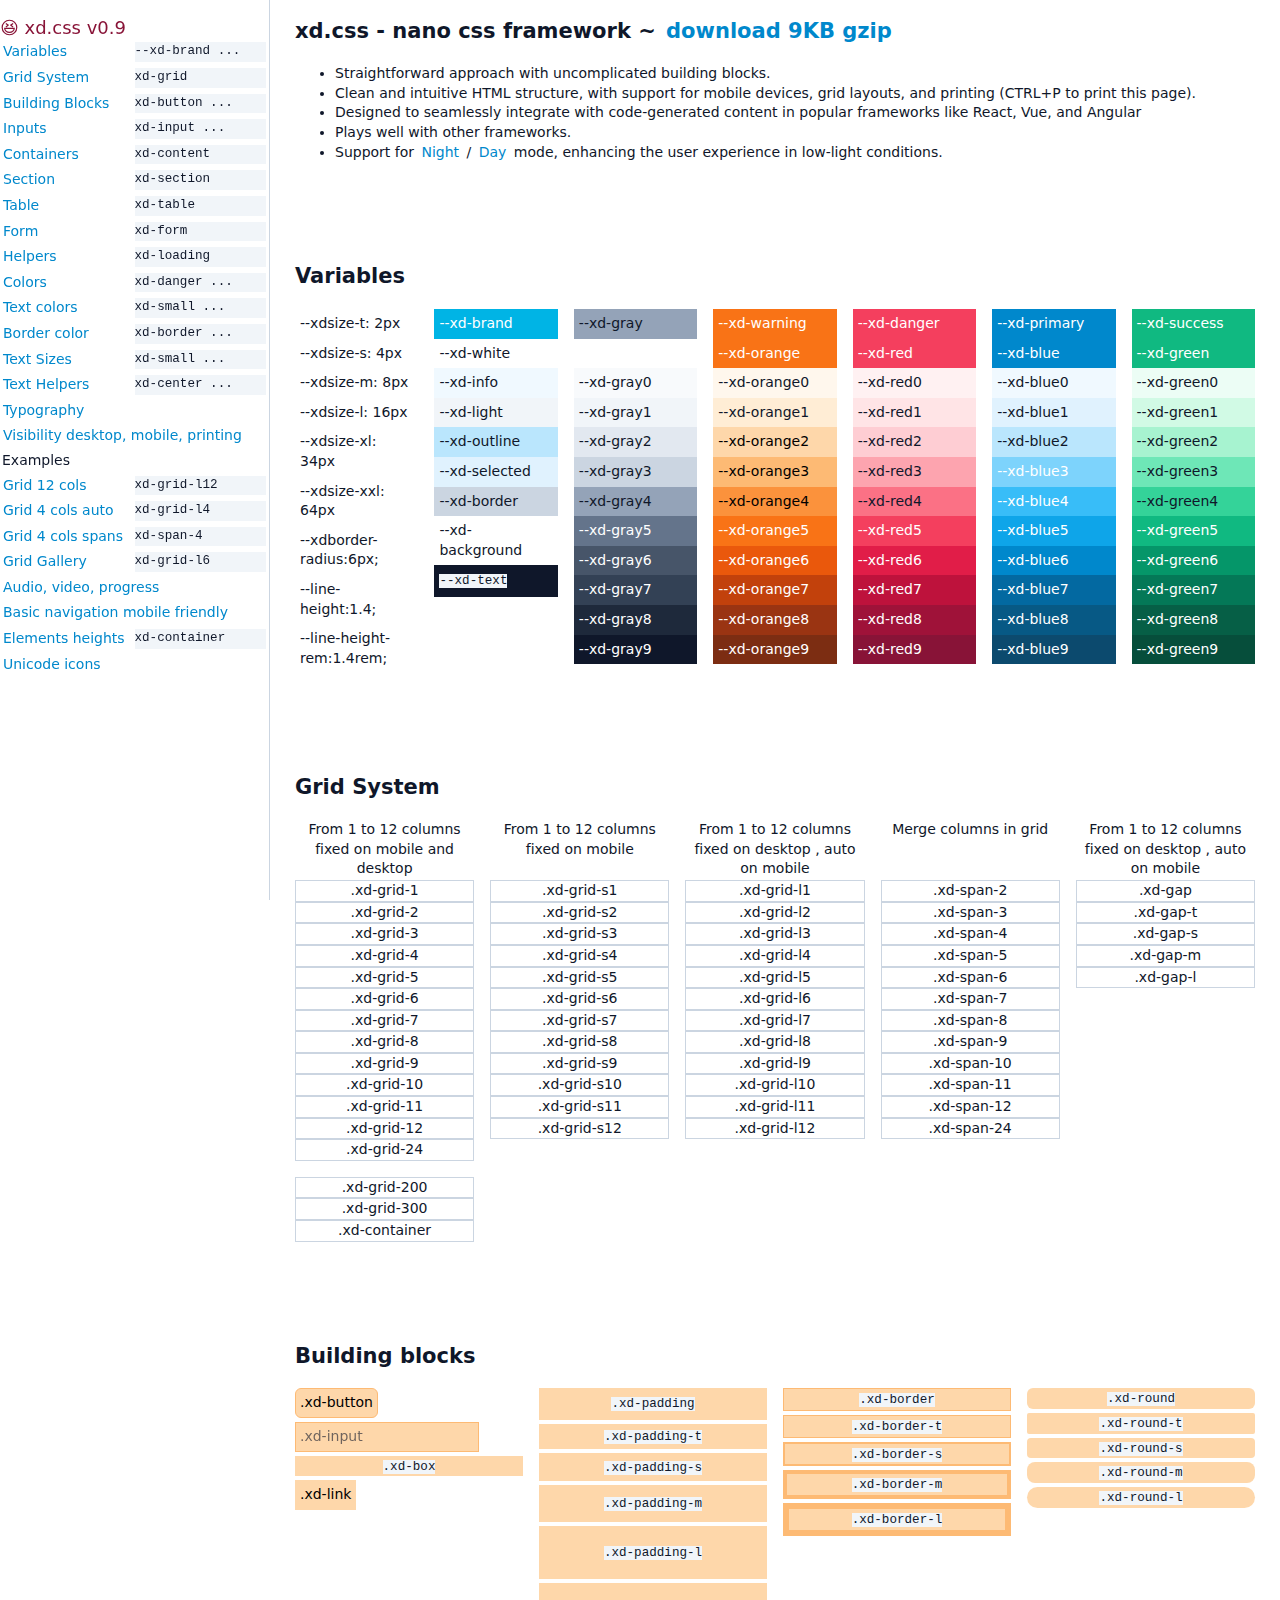
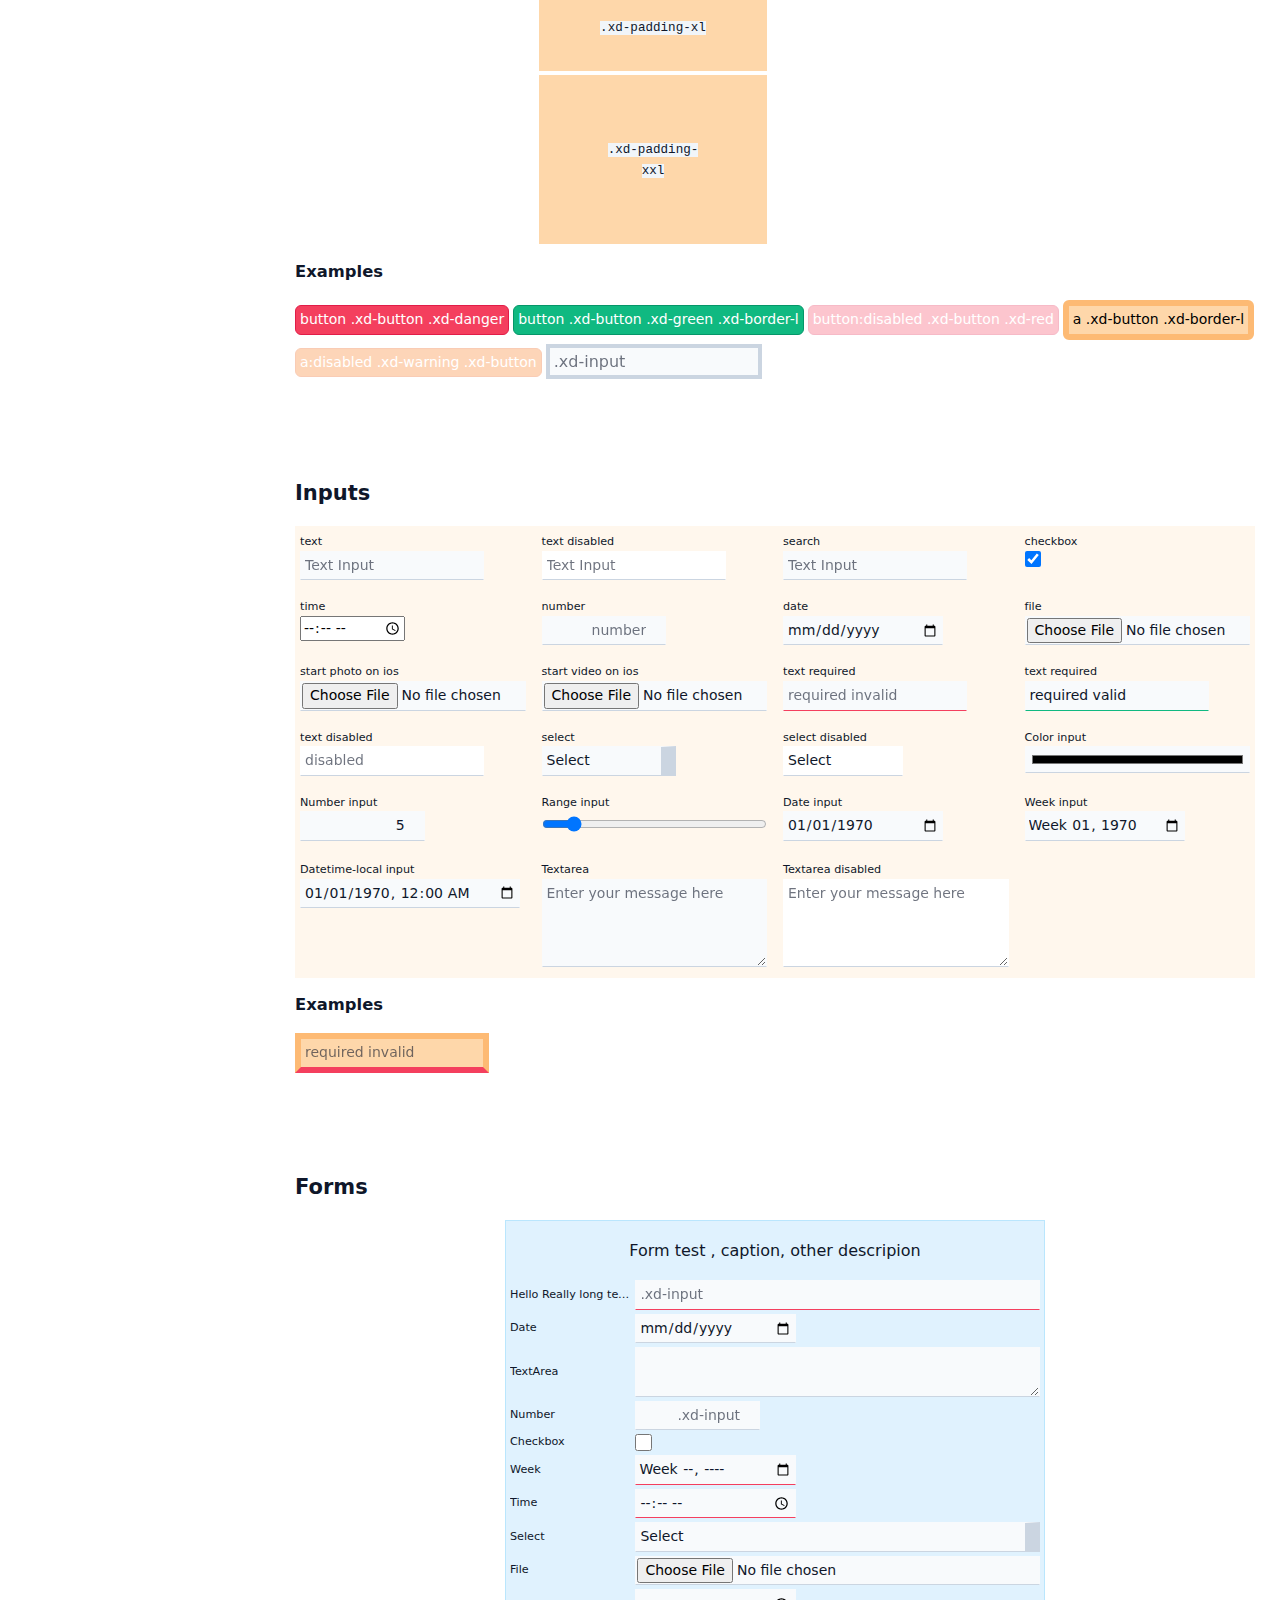
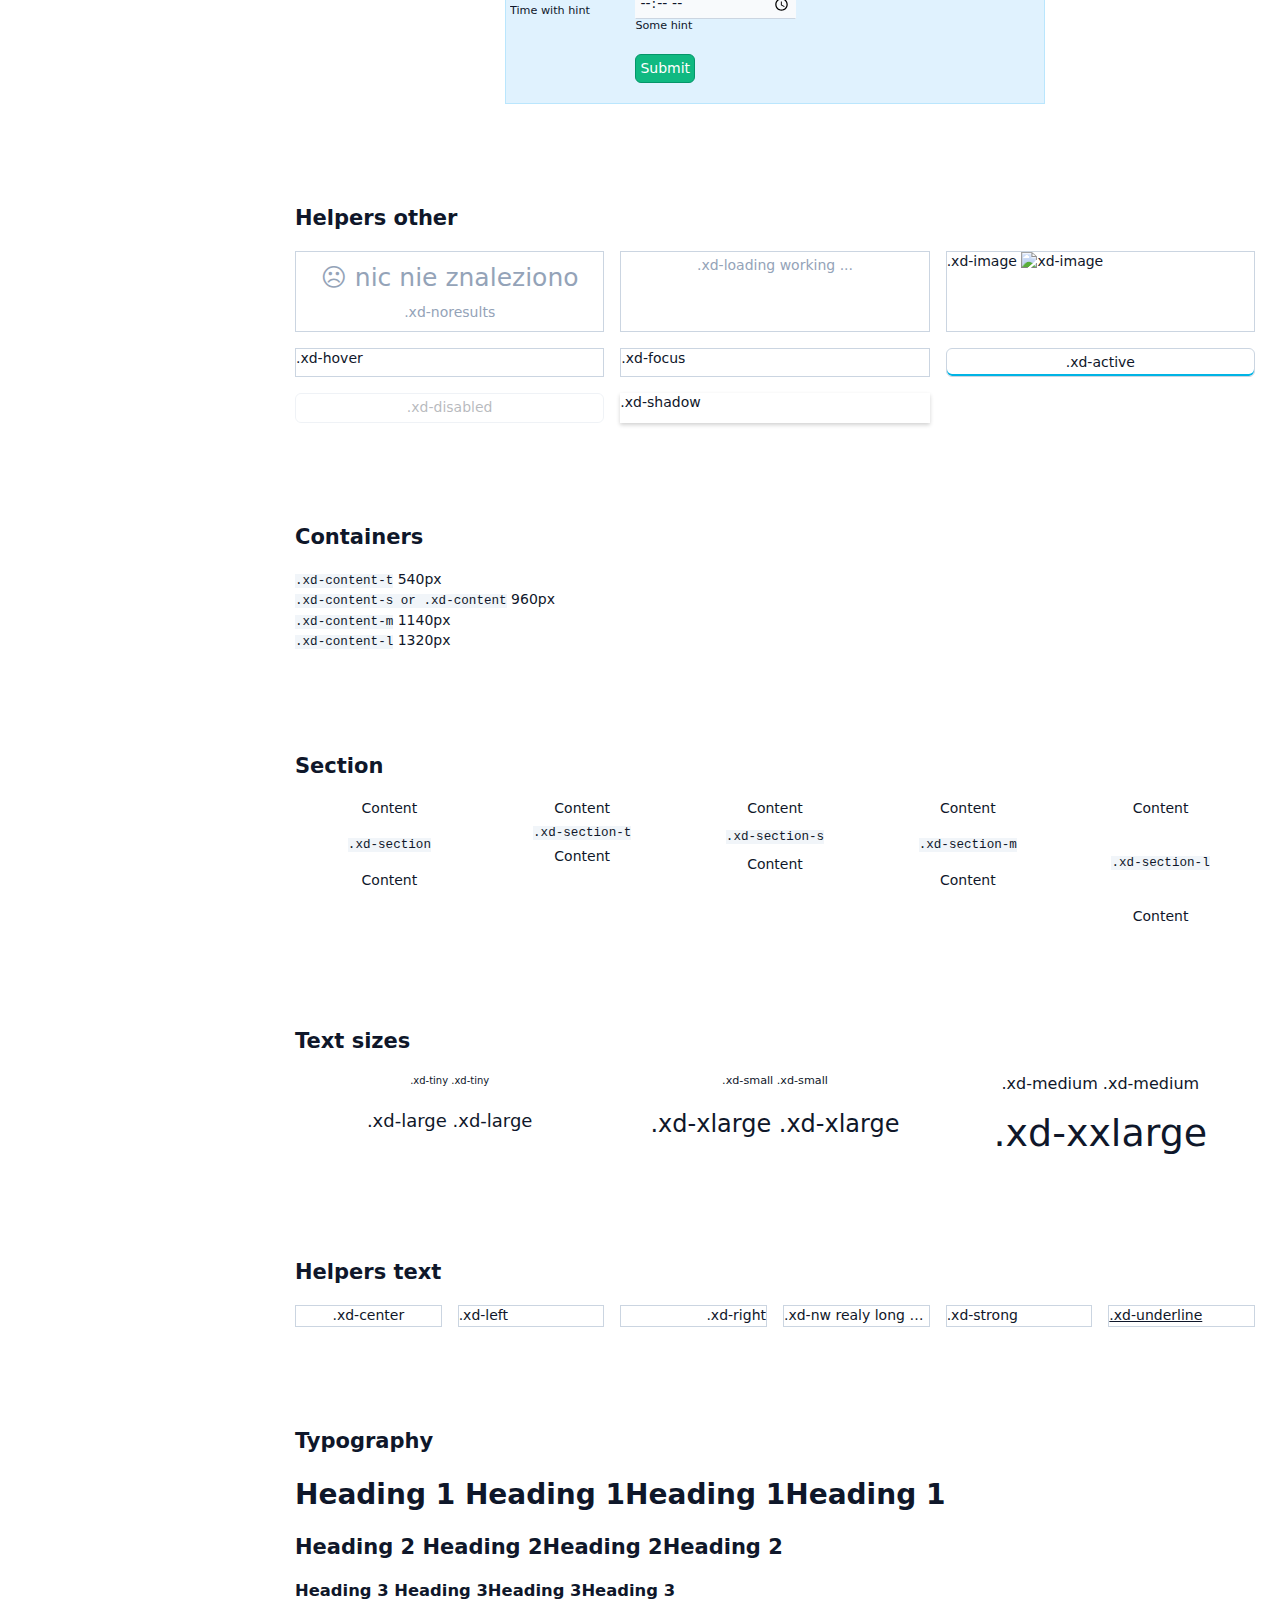
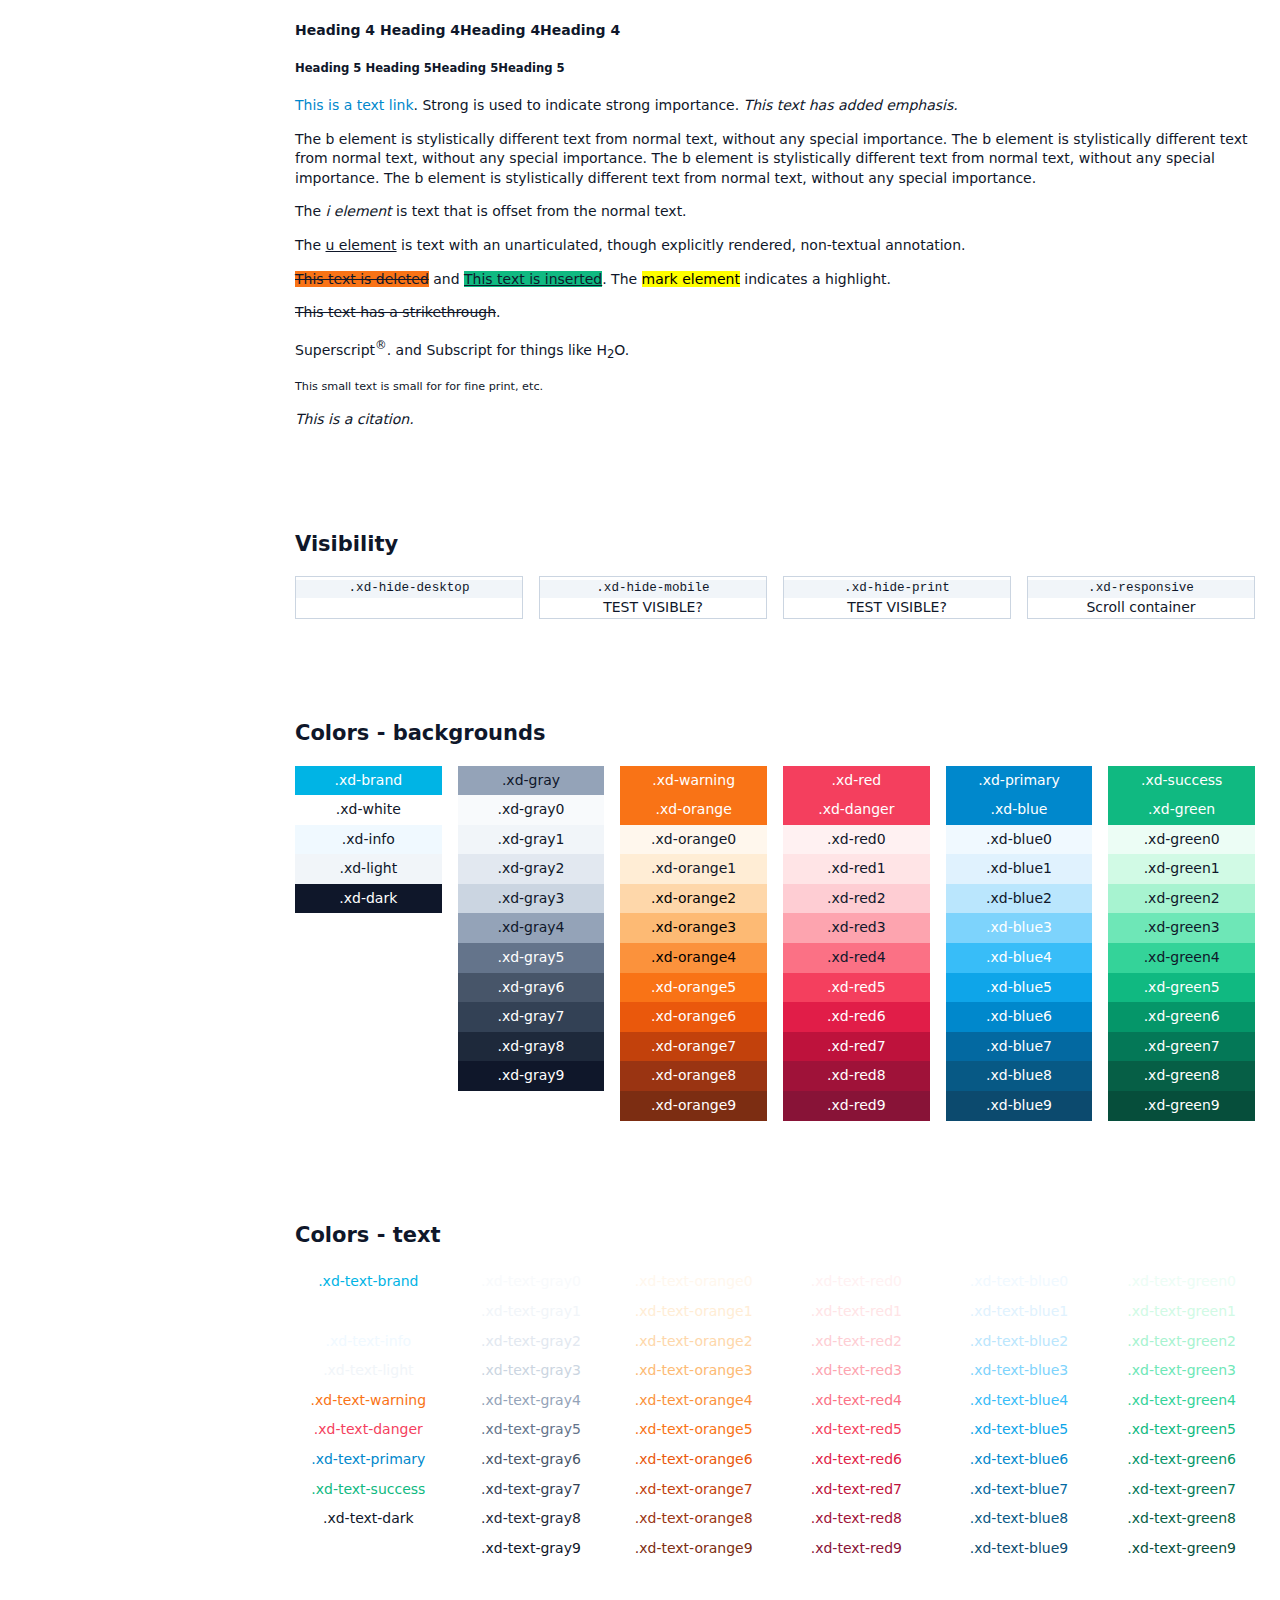
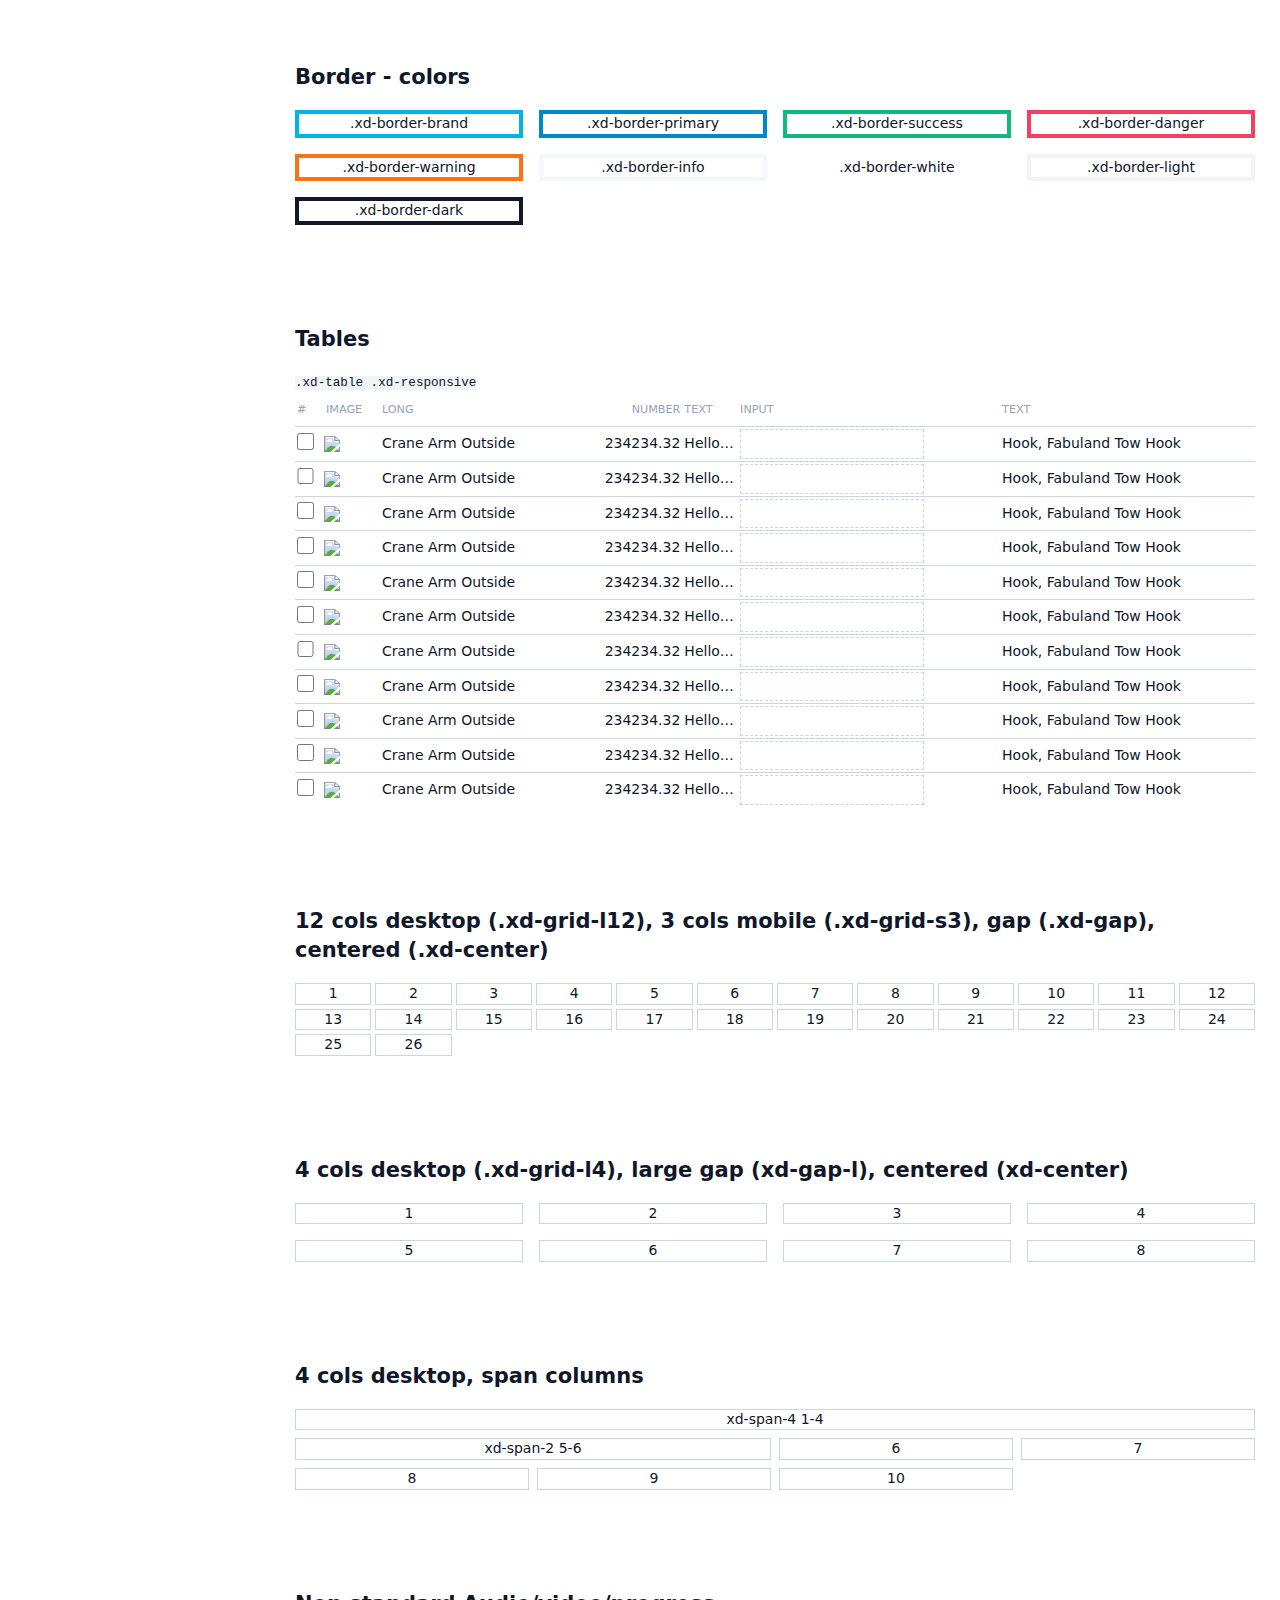
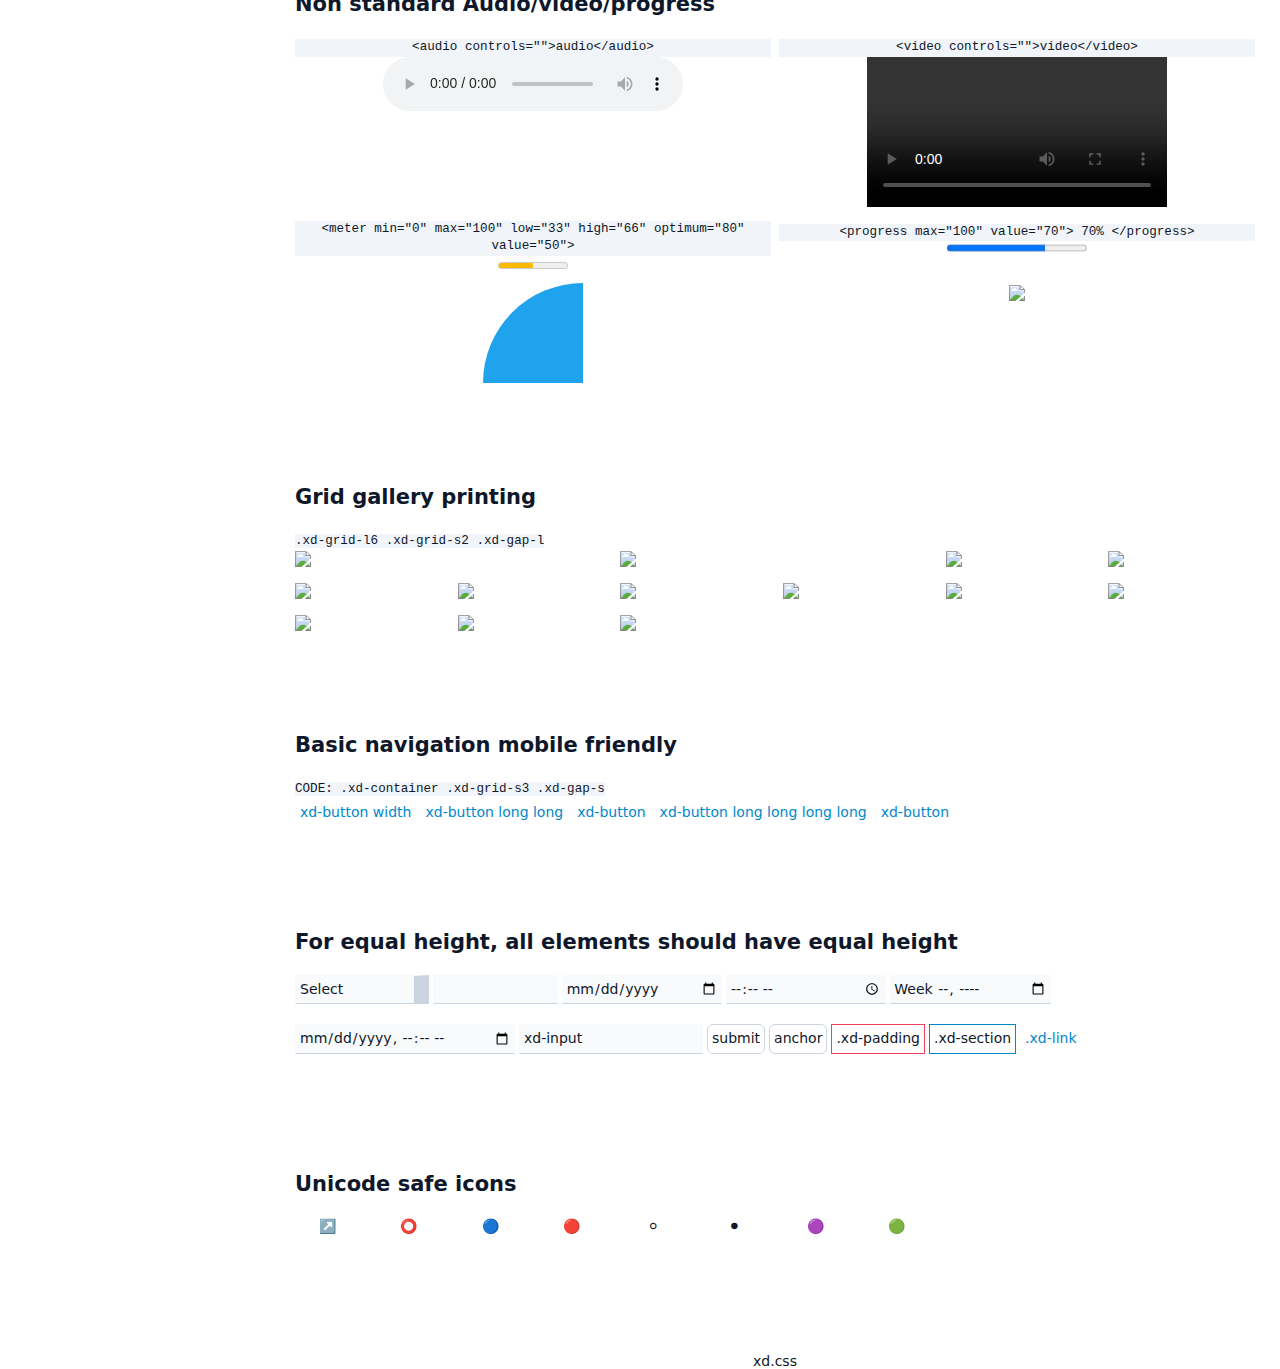
==== commit adef6a5f: "update" ====
--- a/index.html
+++ b/index.html
@@ -28,7 +28,7 @@
         <a class="xd-link xd-padding-t xd-grid-2" href="#building-blocks">Building Blocks <code>xd-button ...</code></a>
         <a class="xd-link xd-padding-t xd-grid-2" href="#inputs">Inputs <code>xd-input ...</code></a>
 
-        <a class="xd-link xd-padding-t xd-grid-2" href="#containers">Content containers <code>xd-content</code></a>
+        <a class="xd-link xd-padding-t xd-grid-2" href="#containers">Containers <code>xd-content</code></a>
         <a class="xd-link xd-padding-t xd-grid-2" href="#section">Section <code>xd-section</code></a>
         <a class="xd-link xd-padding-t xd-grid-2" href="#table">Table <code>xd-table</code></a>
         <a class="xd-link xd-padding-t xd-grid-2" href="#forms">Form <code>xd-form</code></a>
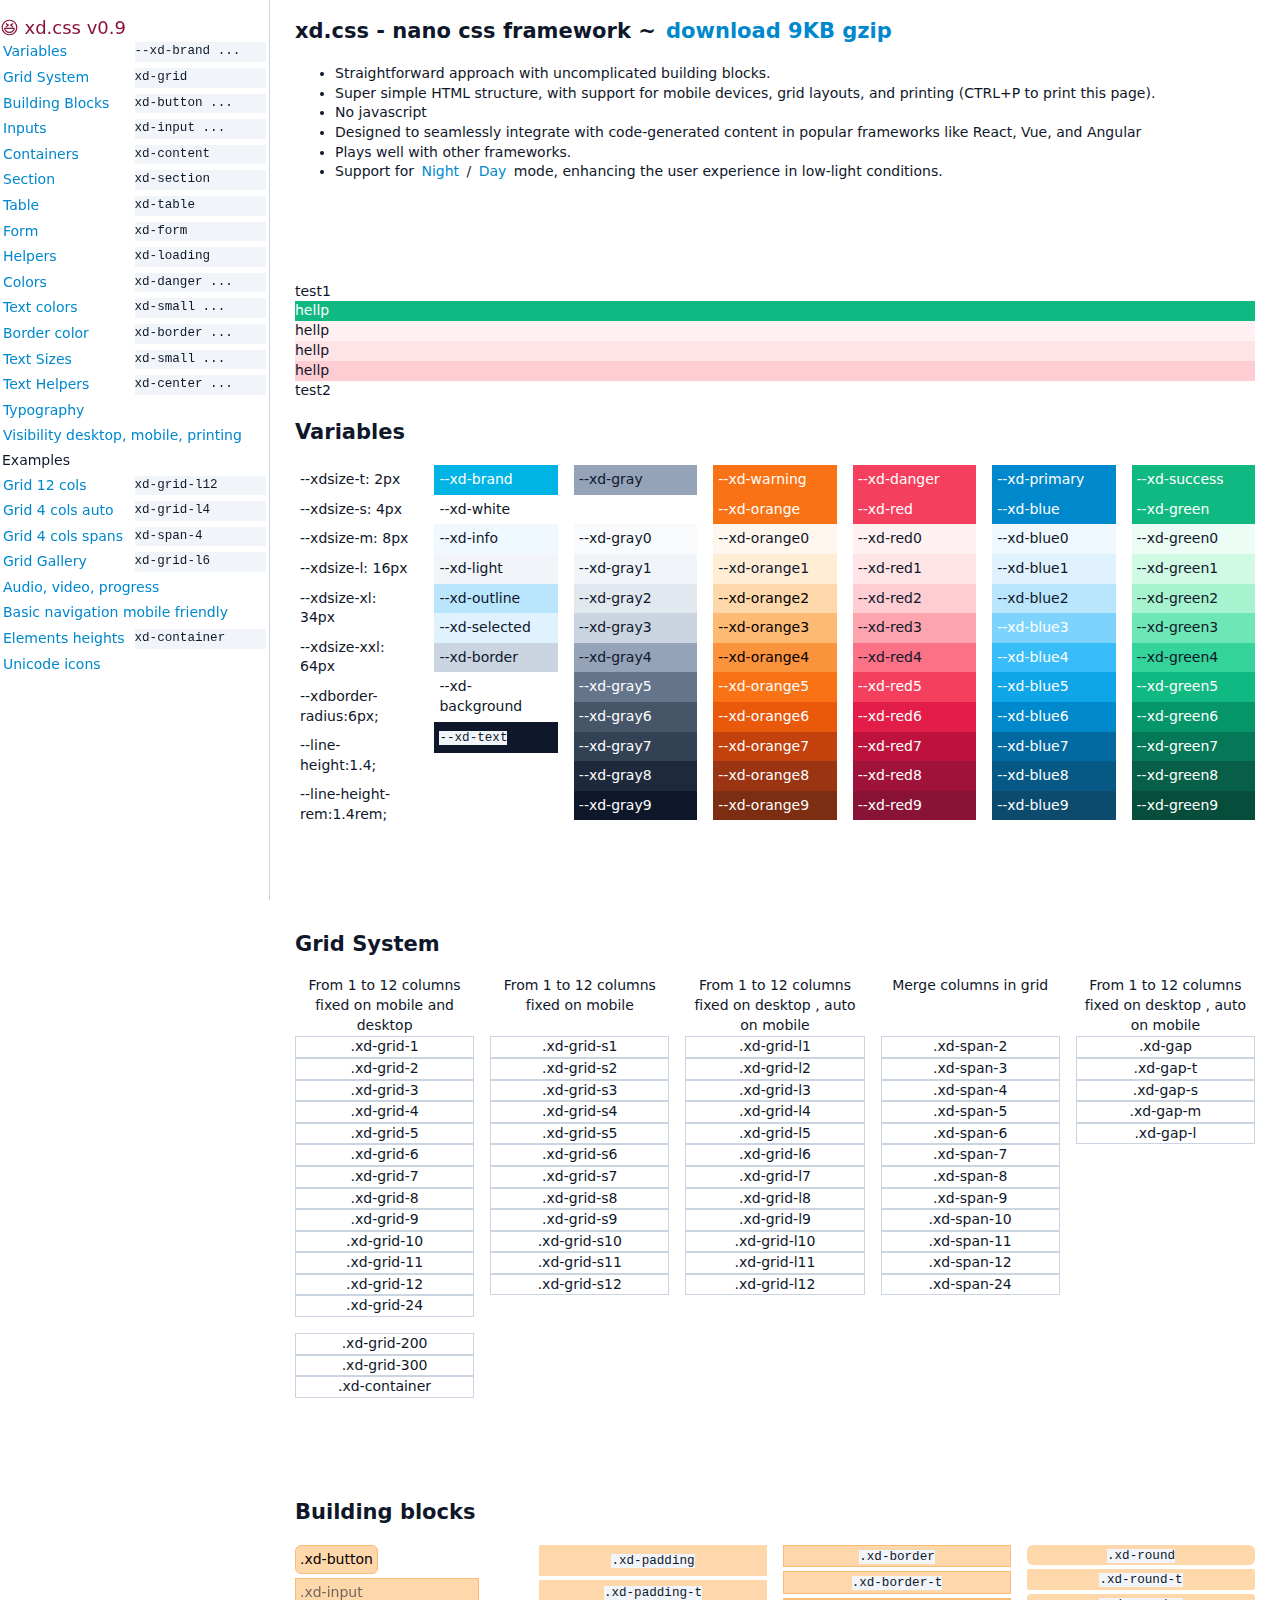
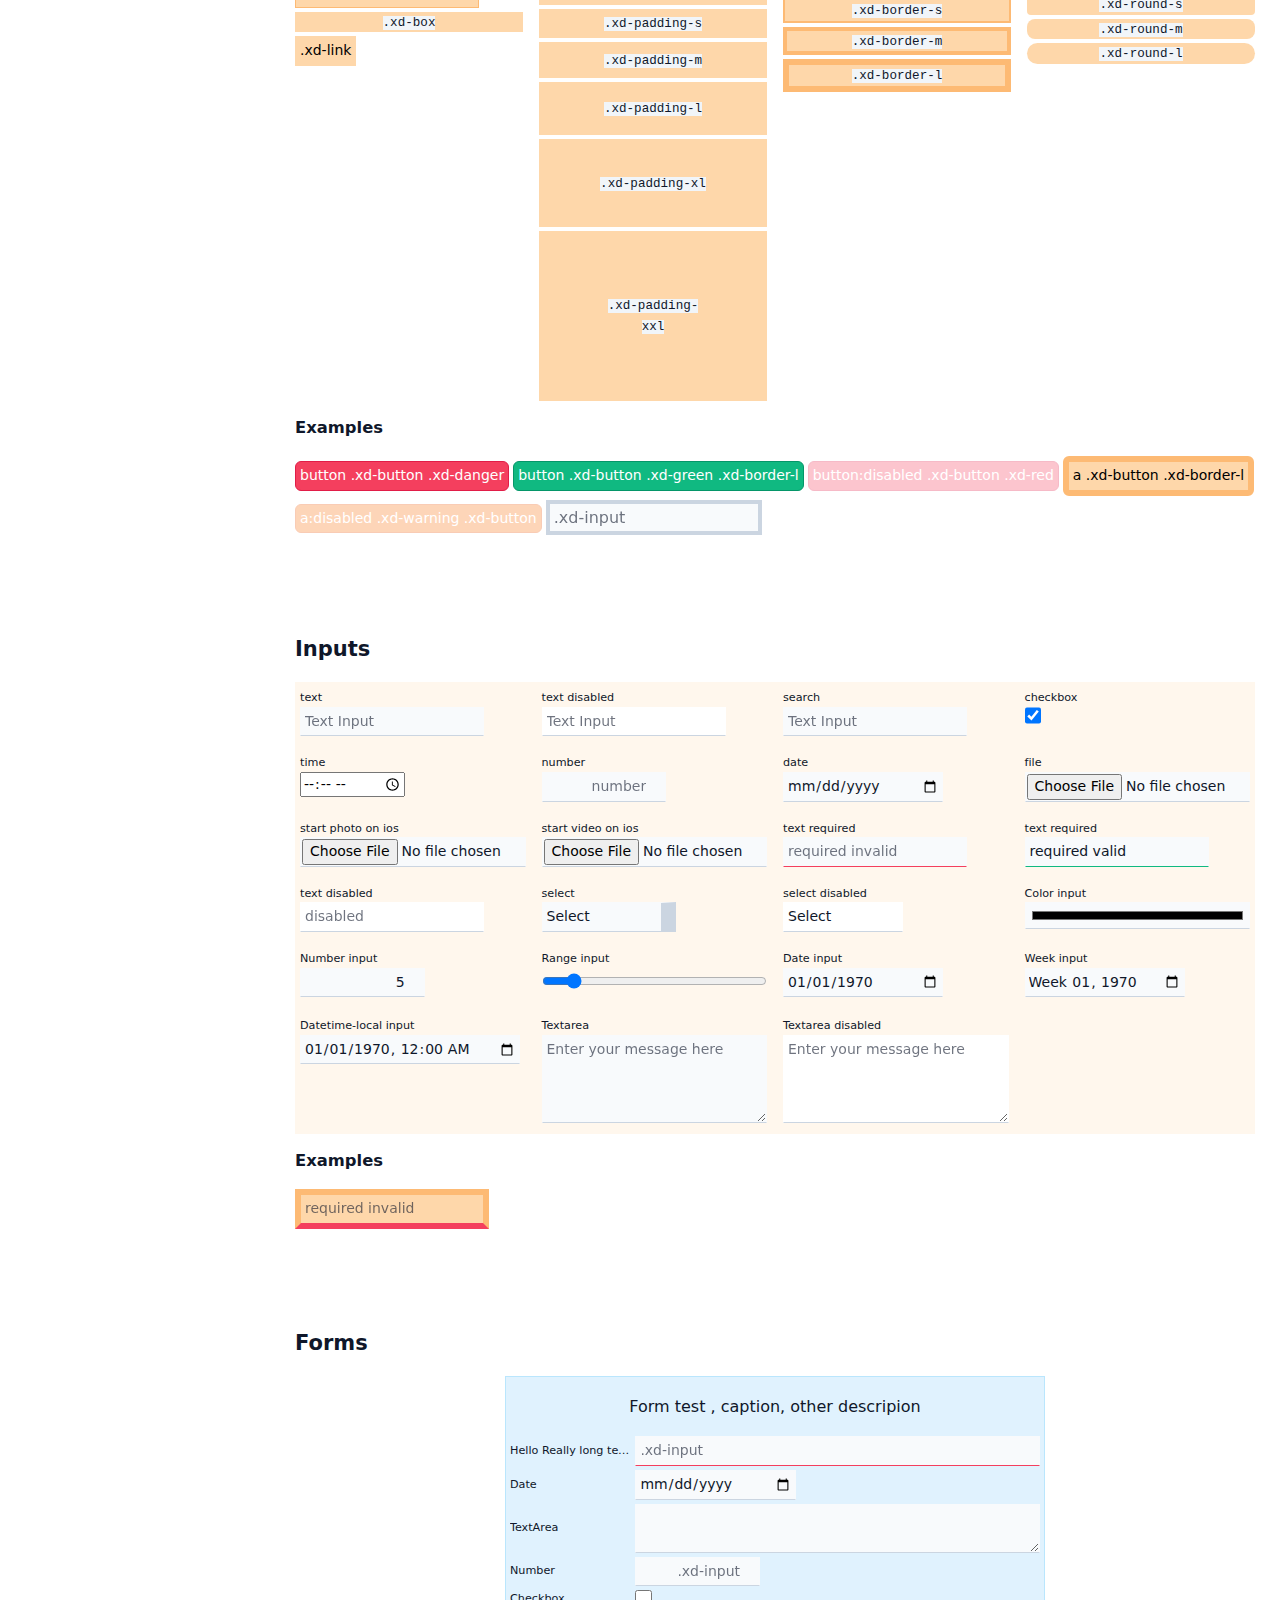
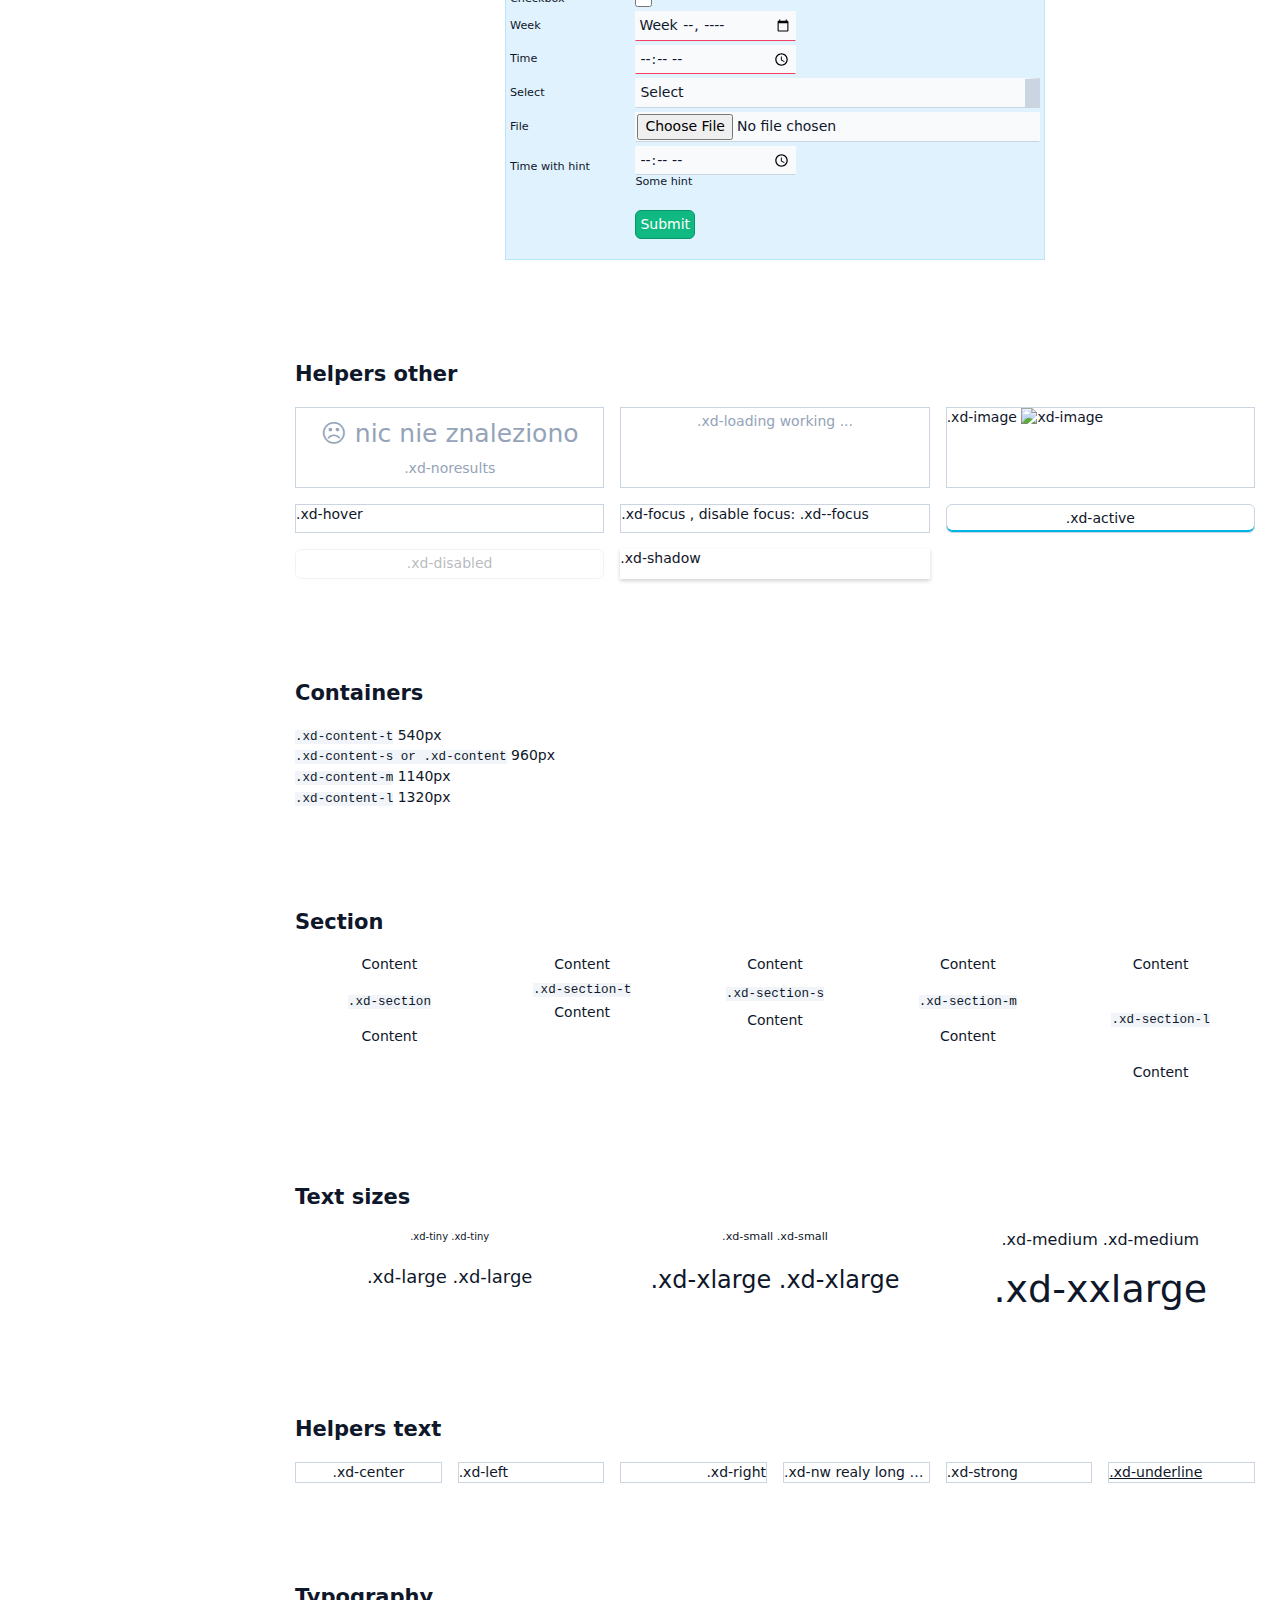
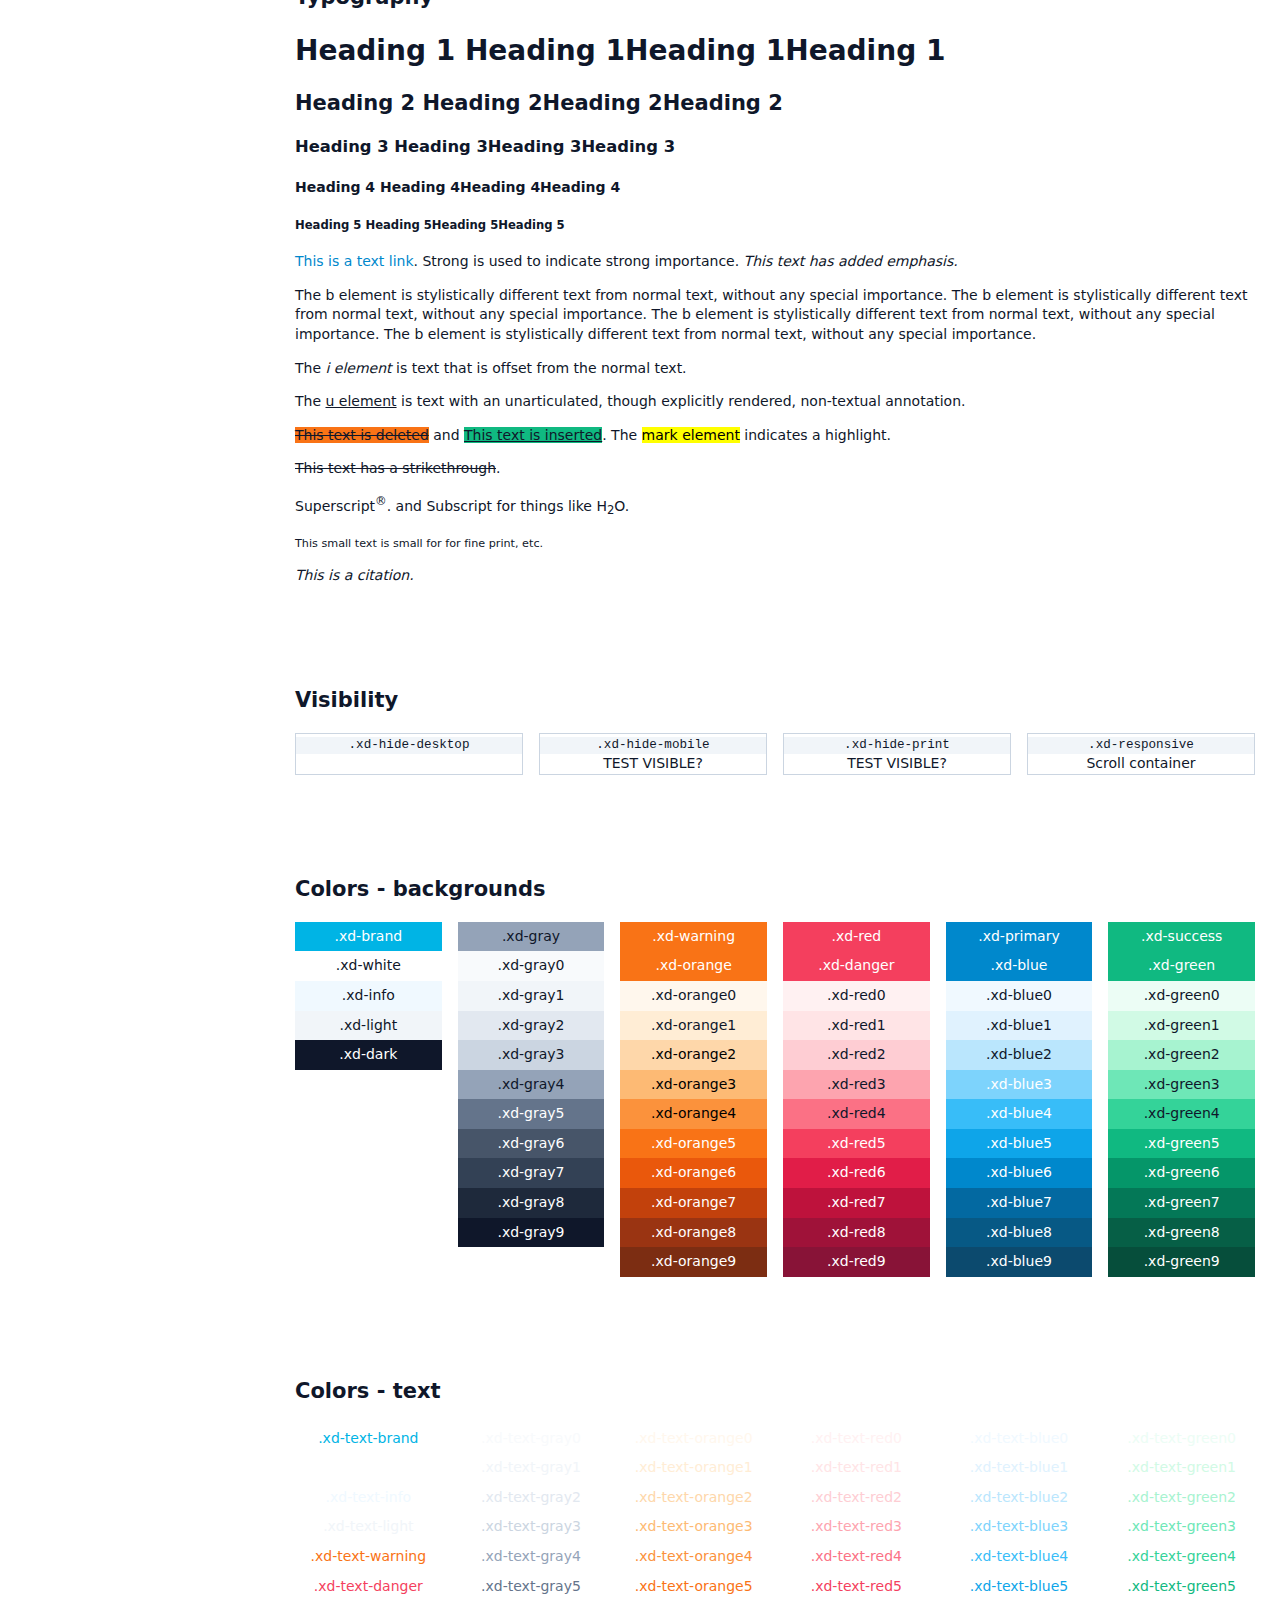
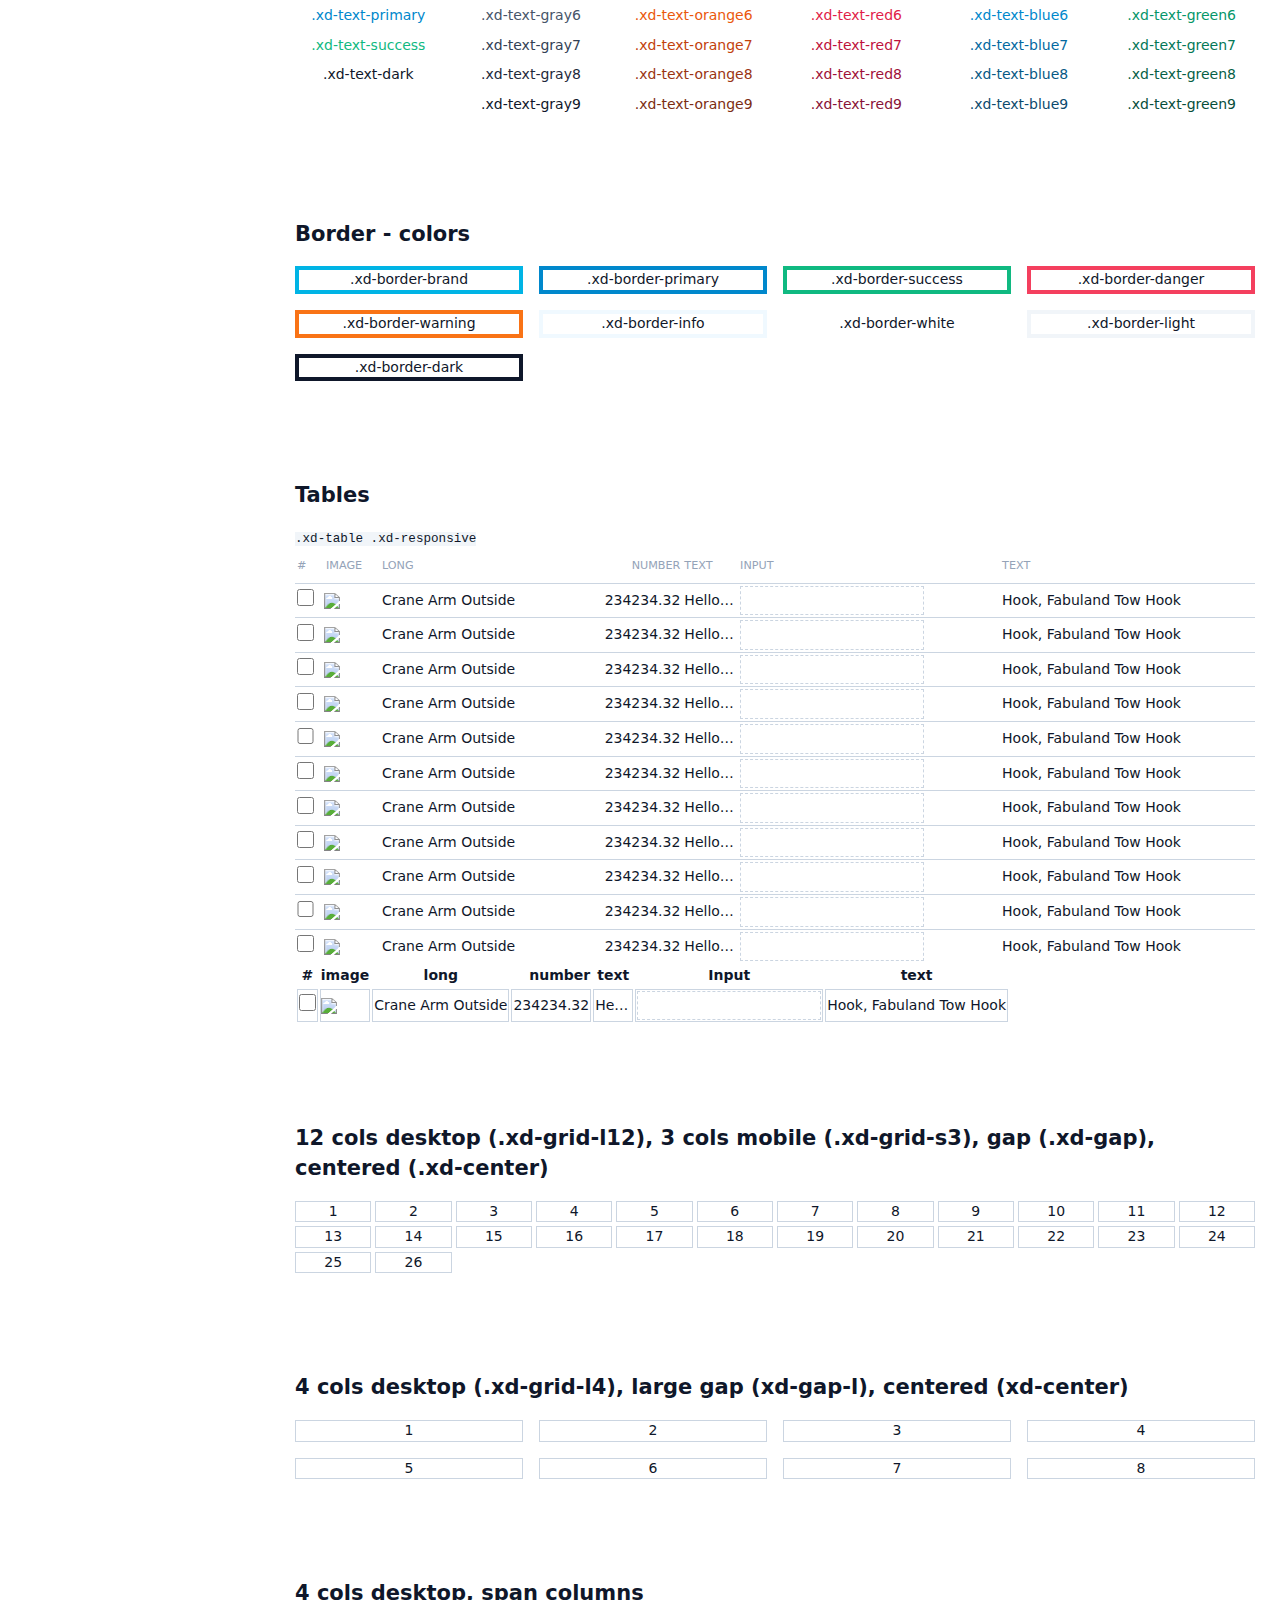
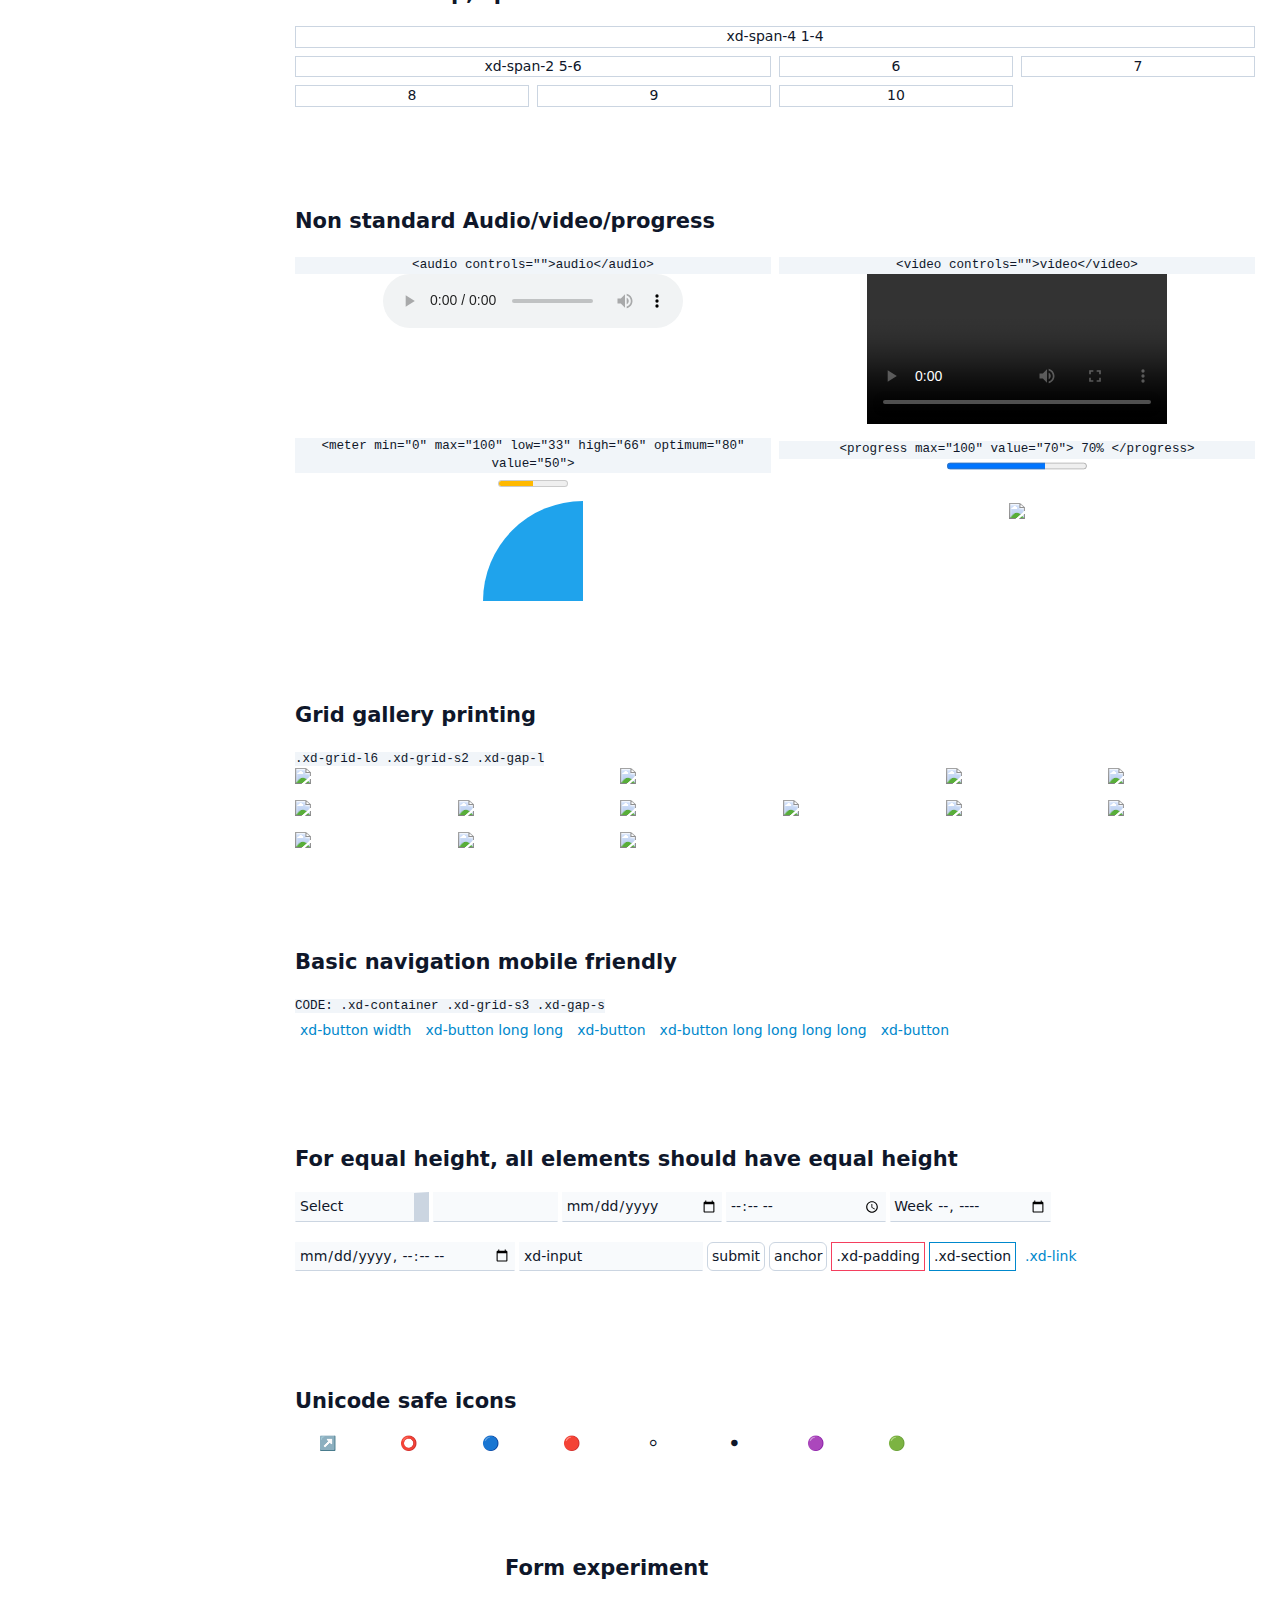
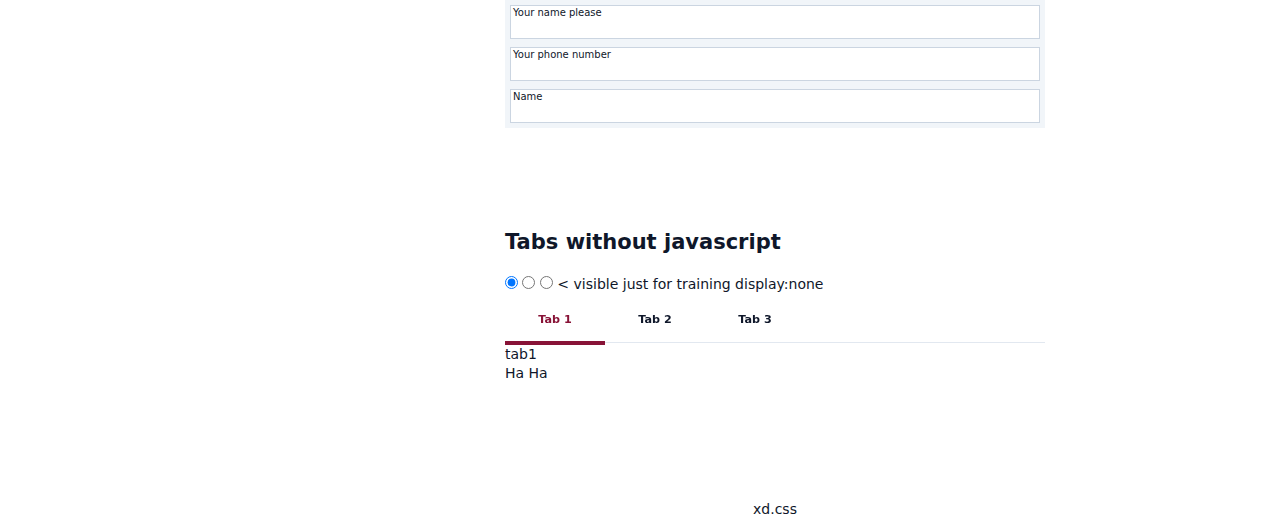
==== commit 93d2000a: "update" ====
--- a/index.html
+++ b/index.html
@@ -15,7 +15,7 @@
 
 <body>
   <div class="xd-layout-2">
-    <nav class="xd-hide-print">
+    <nav class="xd-hide-print xd-nav">
       <div class="xd-section xd-grid-1">
         <div>
           <div class="xd-large "><a href="#why" class="xd-text-red9">😆 xd.css v0.9
@@ -43,7 +43,7 @@
         <a class="xd-link xd-padding-t xd-grid-2" href="#texthelpers">Text Helpers <code>xd-center ...</code></a>
         <a class="xd-link xd-padding-t xd-grid-2" href="#typography">Typography</a>
 
-      
+
         <a class="xd-link xd-padding-t menu_leftmargin" href="#visibility">Visibility desktop, mobile, printing</a>
 
         <div class="xd-padding-t">Examples</div>
@@ -74,8 +74,11 @@
             Straightforward approach with uncomplicated building blocks.
           </li>
           <li>
-            Clean and intuitive HTML structure, with support for mobile
+            <b>Super simple</b> HTML structure, with support for mobile
             devices, grid layouts, and printing (CTRL+P to print this page).
+          </li>
+          <li>
+            No javascript
           </li>
           <li>
             Designed to seamlessly integrate with code-generated content in
@@ -95,6 +98,22 @@
         </ul>
       </article>
 
+test1
+      <!-- <div class="xd-gray" style="position:relative;">
+        <div class="xd-box xd-green" style="position:absolute; top:20px;">xd</div>
+        <div class="xd-box xd-red0" style="position:absolute; top:40px;">hellp</div>
+        <div class="xd-box xd-red1" style="position:absolute; top:60px;">hellp</div>
+        <div class="xd-box xd-red2" style="position:absolute; top:80px;">hellp</div>
+      </div> -->
+
+
+      <div class="xd-gray" style="position:relative;">
+        <div class="xd-box xd-green" style=" height:20px;">hellp</div>
+        <div class="xd-box xd-red0" style=" height:20px;">hellp</div>
+        <div class="xd-box xd-red1" style=" height:20px;">hellp</div>
+        <div class="xd-box xd-red2" style=" height:20px;">hellp</div>
+      </div>
+      test2
       <article id="variables">
 
         <h2>Variables</h2>
@@ -505,6 +524,11 @@
 
         </form>
 
+
+
+
+
+
       </article>
 
       <article id="otherhelpers">
@@ -516,7 +540,7 @@
             <img src="http://placekitten.com/490/480" class="xd-image" alt="xd-image">
           </div>
           <div class="xd-border xd-hover">.xd-hover</div>
-          <div class="xd-border xd-focus">.xd-focus</div>
+          <div class="xd-border xd-focus">.xd-focus , disable focus: .xd--focus</div>
           <a class="xd-border xd-active xd-button">.xd-active</a>
           <a class="xd-border xd-disabled xd-button">.xd-disabled</a>
           <div class="xd-shadow">.xd-shadow</div>
@@ -914,6 +938,36 @@
             </tbody>
           </table>
         </div>
+
+
+        <table class="xd-table-all">
+          <thead>
+            <tr>
+              <th>#</th>
+              <th>image</th>
+              <th>long</th>
+              <th class="xd-right">number</th>
+              <th class="xd-nw" style="max-width:40px" title="Column5 truncate">text</th>
+              <th>Input</th>
+              <th>text</th>
+            </tr>
+          </thead>
+          <tbody>
+            <tr id="test">
+              <td><input type="checkbox" class="xd-input" /> </td>
+              <td style="padding:0px!important;"><img src="http://placekitten.com/27/27" />
+              </td>
+              <td class="xd-nw" style="max-width:300px">Crane Arm Outside</td>
+
+              <td class="xd-right">234234.32</td>
+              <td class="xd-nw" style="max-width:40px">Hello World</td>
+              <td class="xd-nw"> <input type="text" class="xd-input" /></td>
+              <td class="xd-nw">Hook, Fabuland Tow Hook</td>
+            </tr>
+          </tbody>
+        </table>
+
+
       </article>
 
 
@@ -1119,6 +1173,157 @@
         </div>
       </article>
 
+      <article id="experiment-form" class="xd-content-t ">
+        <h2>Form experiment</h2>
+        <form class="xd-gray1 xd-grid-1 xd-gap-m xd-padding">
+          <label for="name" class="xd-grid-1 xd-tiny xd-focus xd-padding-t xd-border  xd-white"
+            style="padding:0 var(--xdsize-t); ">Your name please
+            <input type="text" class="xd--focus" required style="padding:0;font-size:1.125rem;border:0"
+              id="name" /></label>
+
+
+          <label for="name1" class="xd-grid-1 xd-tiny xd-focus xd-padding-t xd-border xd-white"
+            style="padding:0 var(--xdsize-t); ">Your phone number
+            <input type="text" class="xd--focus" style="padding:0;font-size:1.125rem;border:0" id="name1" /></label>
+
+          <label for="name2" class="xd-grid-1 xd-tiny xd-focus xd-padding-t xd-border xd-white"
+            style="padding:0 var(--xdsize-t); ">Name
+            <input type="text" class="xd--focus" style="padding:0;font-size:1.125rem;border:0" id="name2" /></label>
+        </form>
+      </article>
+
+
+
+
+      <article id="experiment-form" class="xd-content-t ">
+
+
+        <style>
+          :root {
+            --tabwidth: 100px;
+          }
+
+          .container nav {
+            position: relative;
+            height: 50px;
+            display: flex;
+          }
+
+          .container nav::after {
+            content: "";
+            background: var(--xd-gray2);
+            width: 100%;
+            height: 1px;
+            position: absolute;
+            top: 47px;
+          }
+
+          .container nav label {
+            position: relative;
+            display: block;
+            height: 100%;
+            width: var(--tabwidth);
+            text-align: center;
+            line-height: 50px;
+            cursor: pointer;
+            font-size: 17px;
+            font-weight: 600;
+            transition: all 0.3s ease;
+          }
+
+
+          .container>input[type='radio'] {
+            /* display: none; */
+          }
+
+          .container nav .slider {
+            position: absolute;
+            height: 4px;
+            background-color: var(--xd-red9);
+           
+            width: var(--tabwidth);
+            z-index: 1;
+            left: 0;
+            bottom: 0;
+            transition: all 0.3s ease;
+            filter: blur(0.4px);
+          }
+
+          #tab1:checked~nav .slider {
+            left: 0;
+          }
+
+          #tab2:checked~nav .slider {
+            left: var(--tabwidth);
+          }
+
+          #tab3:checked~nav .slider {
+            left: calc(var(--tabwidth)*2);
+          }
+
+          #tab1:checked~nav .tab1,
+          #tab2:checked~nav .tab2,
+          #tab3:checked~nav .tab3 {
+            color: var(--xd-red9);
+          }
+
+          section .content {
+            display: none;
+          }
+
+          #tab1:checked~section .content-1,
+          #tab2:checked~section .content-2,
+          #tab3:checked~section .content-3 {
+            display: block;
+          }
+        </style>
+
+        <h2>Tabs without javascript</h2>
+
+        <!DOCTYPE html>
+        <html lang="en">
+
+        <head>
+          <meta charset="UTF-8">
+          <meta http-equiv="X-UA-Compatible" content="IE=edge">
+          <meta name="viewport" content="width=device-width, initial-scale=1.0">
+          <title>CSS Tabs</title>
+          <link rel="stylesheet" href="style.css">
+
+        </head>
+
+        <body>
+          <div class="container">
+            <input type="radio" name="slider" id="tab1" checked>
+            <input type="radio" name="slider" id="tab2">
+            <input type="radio" name="slider" id="tab3"> < visible just for training display:none 
+            <nav>
+              <label for="tab1" class="tab1">Tab 1</label>
+              <label for="tab2" class="tab2">Tab 2</label>
+              <label for="tab3" class="tab3">Tab 3</label>
+              <div class="slider"></div>
+            </nav>
+            <section>
+              <div class="content content-1">
+                <div class="title">tab1</div>
+                <p>Ha Ha</p>
+              </div>
+              <div class="content content-2">
+                <div class="title">tab2</div>
+                <p>Ho Ho</p>
+              </div>
+              <div class="content content-3">
+                <div class="title">tab3</div>
+                <p>Hi Hi</p>
+              </div>
+
+            </section>
+          </div>
+        </body>
+
+        </html>
+
+      </article>
 
       <footer class="xd-center xd-padding-l xd-content">xd.css</footer>
       <script>
--- a/xd.css
+++ b/xd.css
@@ -70,7 +70,7 @@
 /*Remove range selector*/
 input:disabled::-webkit-inner-spin-button 	{ -webkit-appearance:none; -moz-appearance:textfield; margin:0 }
 ::placeholder 	{ color:var(--xd-dark); opacity:0.6 }
-::-webkit-scrollbar 	{scrollbar-gutter: stable; width:10px ; }
+::-webkit-scrollbar 	{scrollbar-gutter: stable; width:10px ;height:10px;  }
 ::-webkit-scrollbar-thumb 	{ background-color:var(--xd-gray3) }
 textarea {overflow-y: auto !important; } 
 del 	{ background-color:var(--xd-warning) }
@@ -86,7 +86,8 @@
 input[type="date"].xd-input, input[type="time"].xd-input, input[type="week"].xd-input, input[type="datetime-local"].xd-input 	{ padding:3px !important }
 input[type=number], input[type=number]::-webkit-inner-spin-button 	{ text-align:right; -webkit-appearance:none; appearance:textfield }
 input[type='checkbox'] 	{ appearance:checkbox }
-*:not(img):focus-visible, table.xd-table tbody tr:hover, .xd-button:hover , .xd-nav-item:hover	{ z-index:10; outline-width:3px; outline-style:solid; outline-color:var(--xd-outline); outline-offset:-3px }
+
+
 .xd-padding, .xd-button, .xd-input, .xd-loading, .xd-link 	{ border:solid 1px transparent; line-height:var(--line-height-rem); padding:var(--xdsize-s) }
 .xd-paddingy { border:solid 1px transparent; line-height:var(--line-height-rem); padding-top:var(--xdsize-s); padding-bottom:var(--xdsize-s) }
 .xd-button 	{ color:var(--xd-dark); border-radius:var(--xdborder-radius); background-color:transparent; text-decoration:none; text-align:center; white-space:nowrap; text-overflow:ellipsis; overflow:hidden; cursor:pointer; direction:ltr; display:inline-block; max-width:100% }
@@ -205,8 +206,10 @@
 /*Modal*/
 .xd-modal 	{ z-index:100; display:none; padding:0; position:fixed; left:0; top:0; width:100%; height:100%; overflow:auto; background-color:rgba(0, 0, 0, 0.7) }
 .xd-modal-content 	{ margin:auto; background-color:var(--xd-white); position:relative; padding:0; outline:0; width:80vw }
+
 .xd-hover:hover 	{ background-color:var(--xd-success) }
-.xd-focus:hover 	{ z-index:10; outline-width:3px; outline-style:solid; outline-color:var(--xd-outline); outline-offset:-3px }
+*:not(img, .xd--focus):focus-visible,.xd-focus:hover, table.xd-table tbody tr:hover, .xd-button:hover , .xd-nav-item:hover	{ z-index:10; outline-width:3px; outline-style:solid; outline-color:var(--xd-outline); outline-offset:-3px }
+.xd--focus {outline:none}
 
 /*Desktop, tablet*/
 @media print, screen and (min-width:601px) 	{ 
@@ -324,10 +327,10 @@
 @media print, screen and (min-width:601px) 	{ 
   .xd-layout-2 { display: flex; flex-direction: column;  }
   .xd-layout-2 { display: flex; flex-direction: row; flex-wrap: nowrap; }
-  .xd-layout-2  nav { position: sticky; top: 0; border-right: 1px solid var(--xd-gray3); min-width:  270px; max-width:  270px; height: 100vh; overflow-y: auto;}
+  .xd-layout-2  .xd-nav { position: sticky; top: 0; border-right: 1px solid var(--xd-gray3); min-width:  270px; max-width:  270px; height: 100vh; overflow-y: auto;}
 }
 @media screen and (max-width:600px) 	{
-  .xd-layout-2  nav { max-height:300px ; overflow-y: auto;}
+  .xd-layout-2  .xd-nav { max-height:300px ; overflow-y: auto;}
 }
 
 .xd-loading 	{ animation:xd-loading 1s step-start infinite; animation-delay:0.5s; color:var(--xd-gray4); text-align:center }
@@ -488,6 +491,9 @@
 .xd-border-dark 	{ border:1px solid; border-color:var(--xd-dark) !important }
 
 /*Border colors*/
+.xd-border.xd-info,.xd-border-t.xd-info,.xd-border-s.xd-info,.xd-border-m.xd-info,.xd-border-l.xd-info, .xd-button.xd-info, .xd-input.xd-info { border-color:var(--xd-blue1) !important}
+.xd-border.xd-selected,.xd-border-t.xd-selected,.xd-border-s.xd-selected,.xd-border-m.xd-selected,.xd-border-l.xd-selected, .xd-button.xd-selected, .xd-input.xd-selected { border-color:var(--xd-blue2) !important}
+
 .xd-border.xd-gray,.xd-border-t.xd-gray,.xd-border-s.xd-gray,.xd-border-m.xd-gray,.xd-border-l.xd-gray, .xd-button.xd-gray, .xd-input.xd-gray { border-color:var(--xd-gray5) !important}
 .xd-border.xd-gray0,.xd-border-t.xd-gray0,.xd-border-s.xd-gray0,.xd-border-m.xd-gray0,.xd-border-l.xd-gray0, .xd-button.xd-gray0, .xd-input.xd-gray0 { border-color:var(--xd-gray1) !important}
 .xd-border.xd-gray1,.xd-border-t.xd-gray1,.xd-border-s.xd-gray1,.xd-border-m.xd-gray1,.xd-border-l.xd-gray1, .xd-button.xd-gray1, .xd-input.xd-gray1 { border-color:var(--xd-gray2) !important}
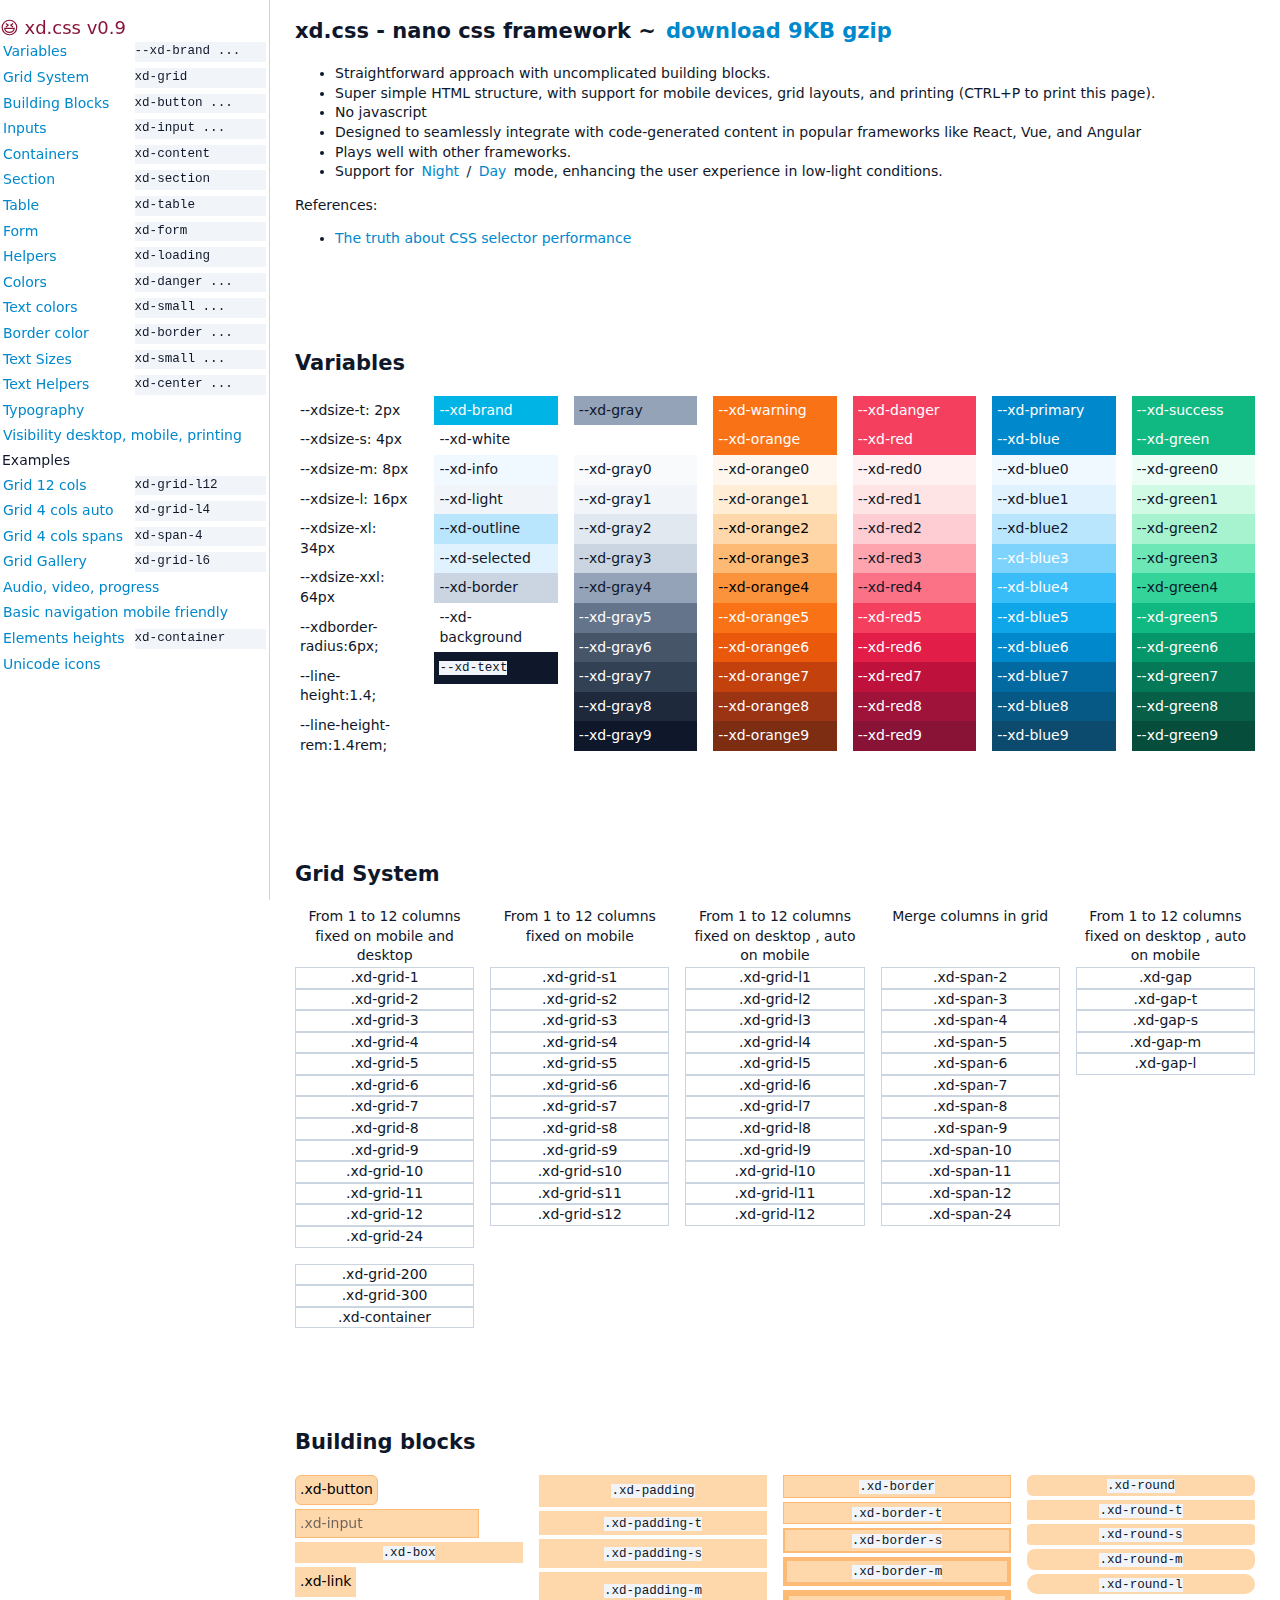
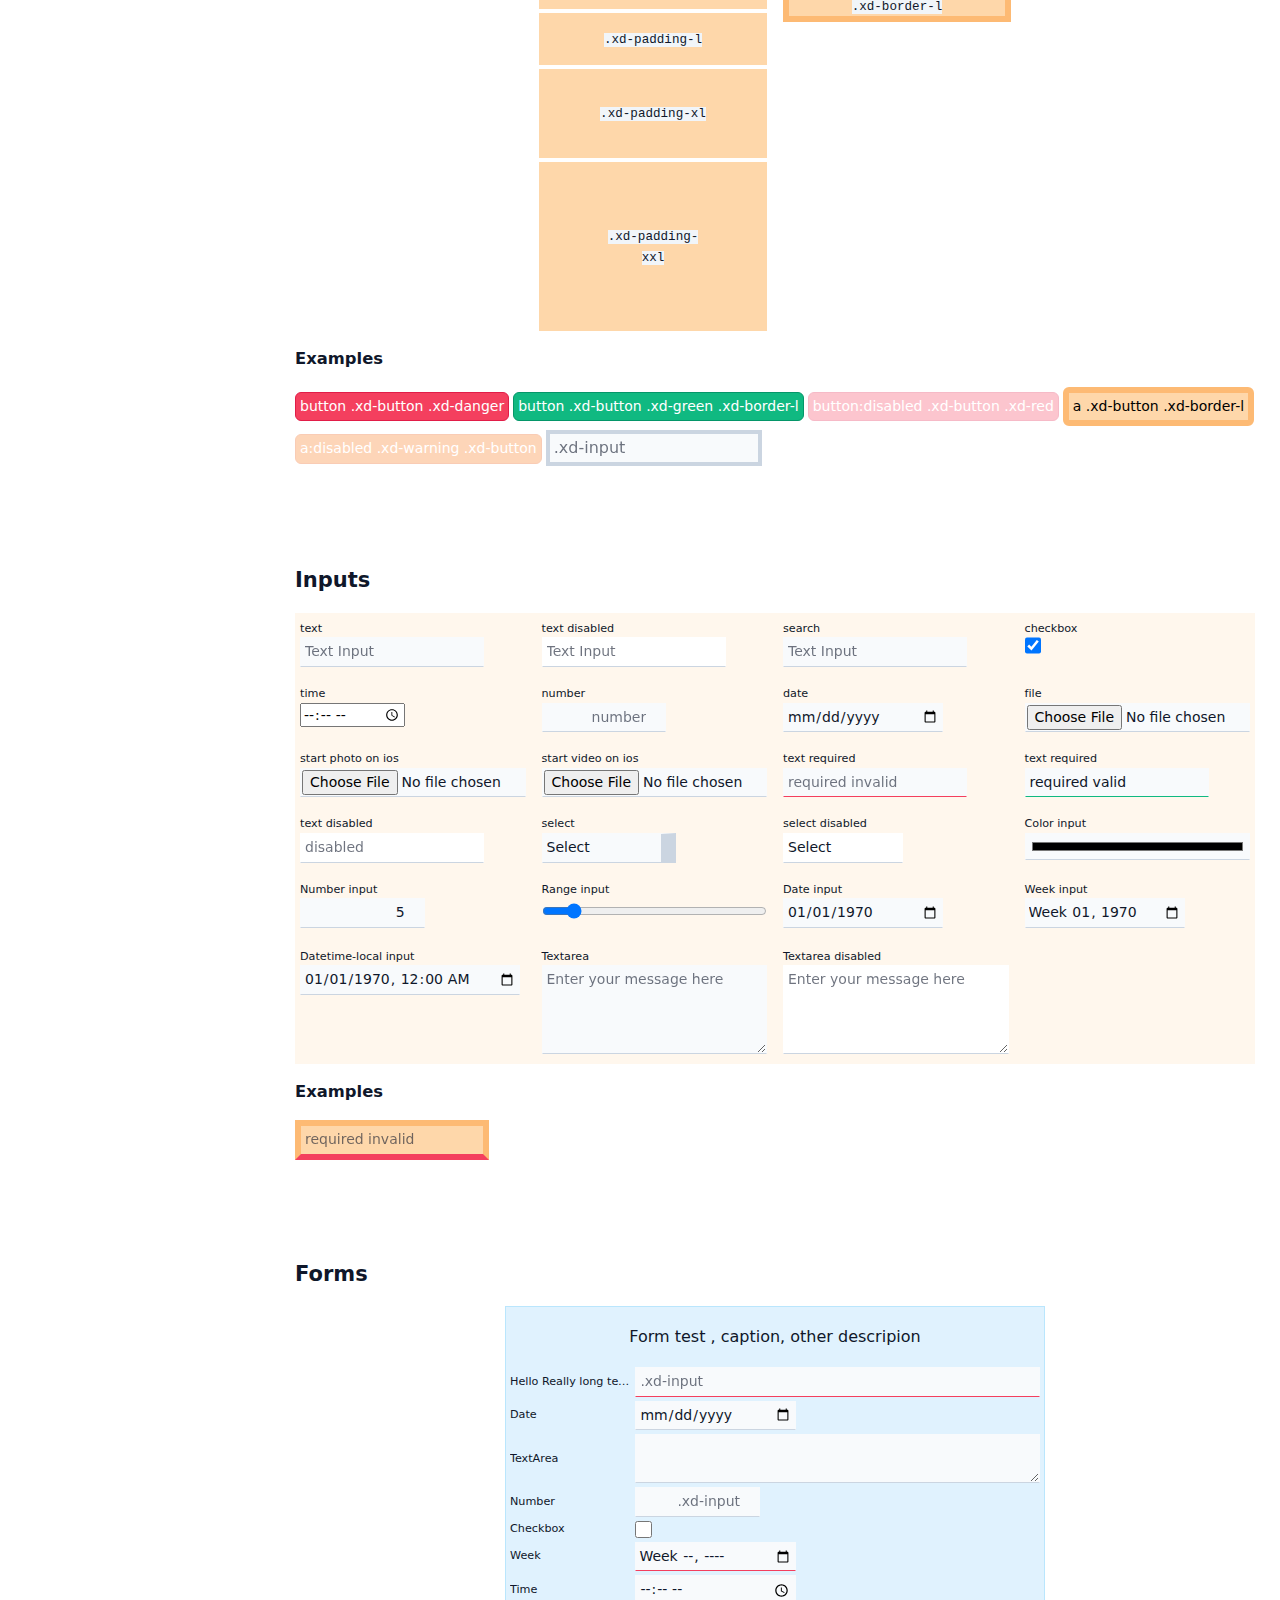
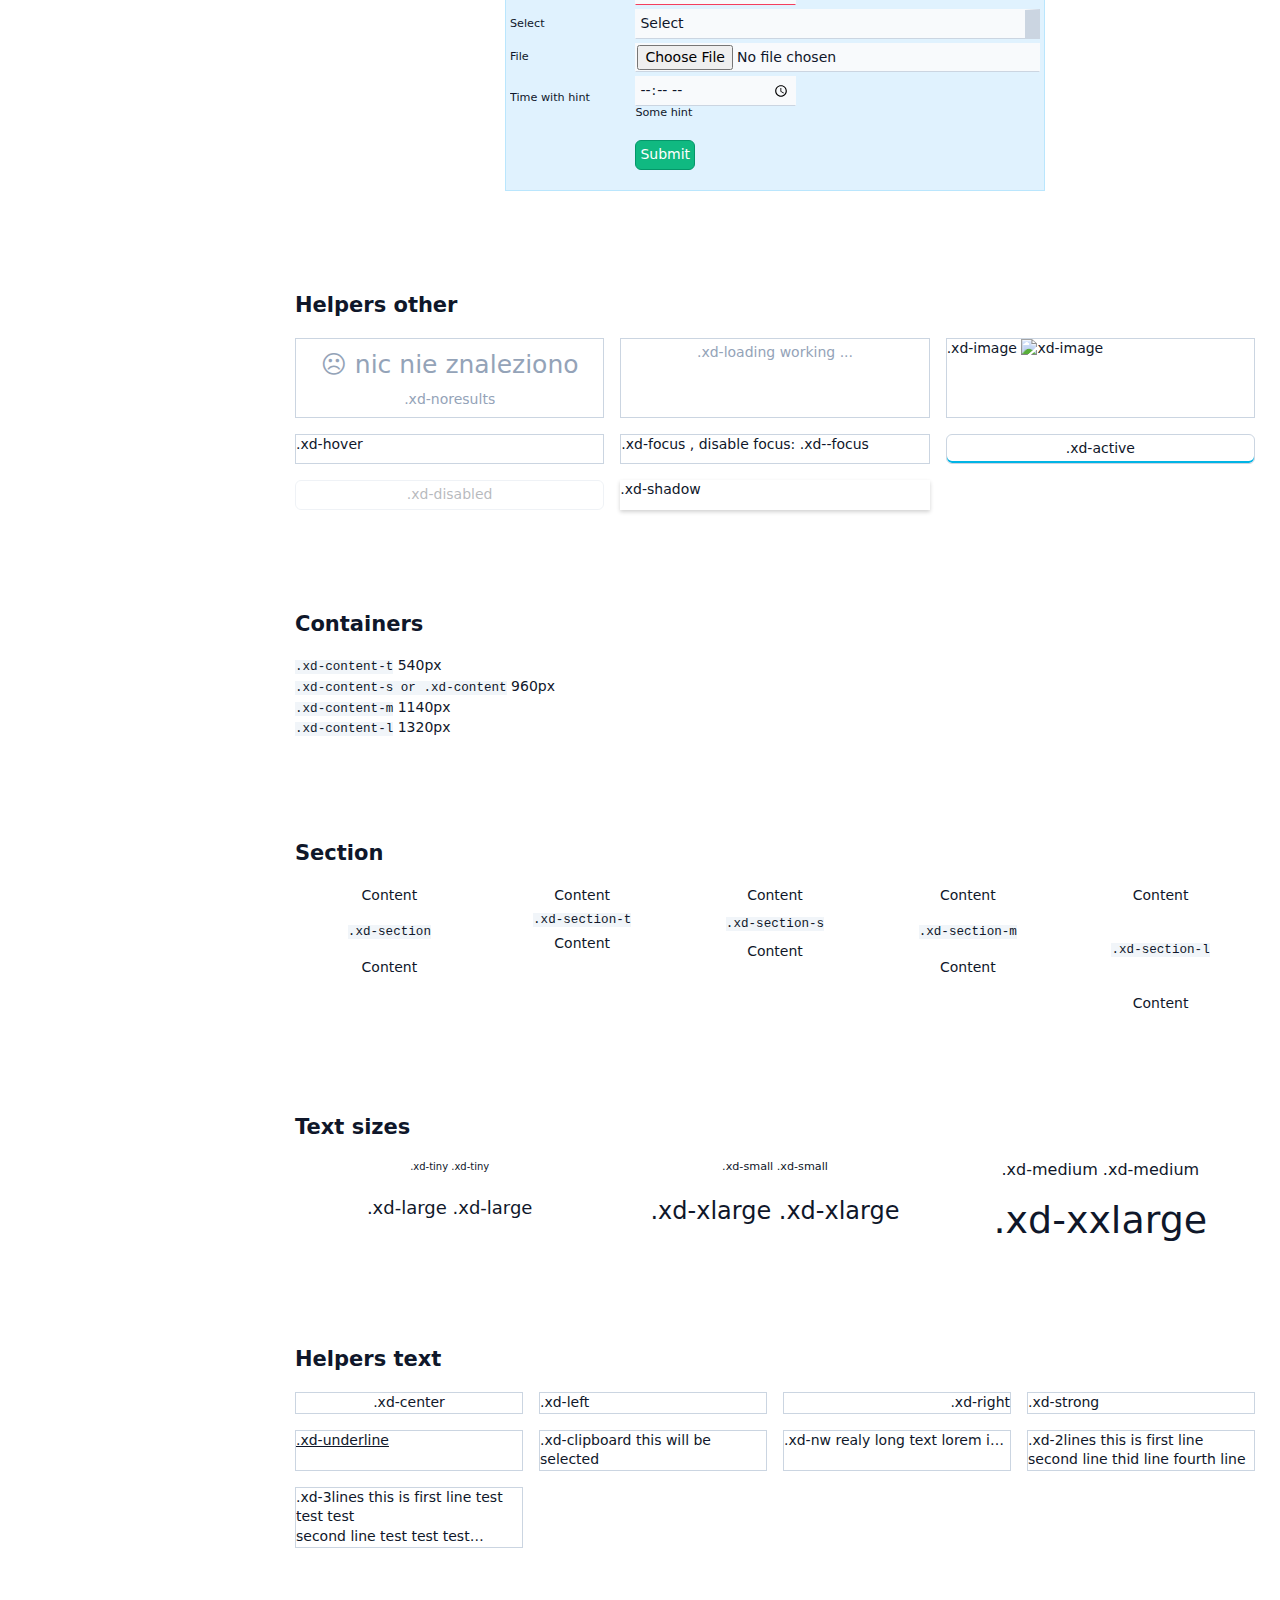
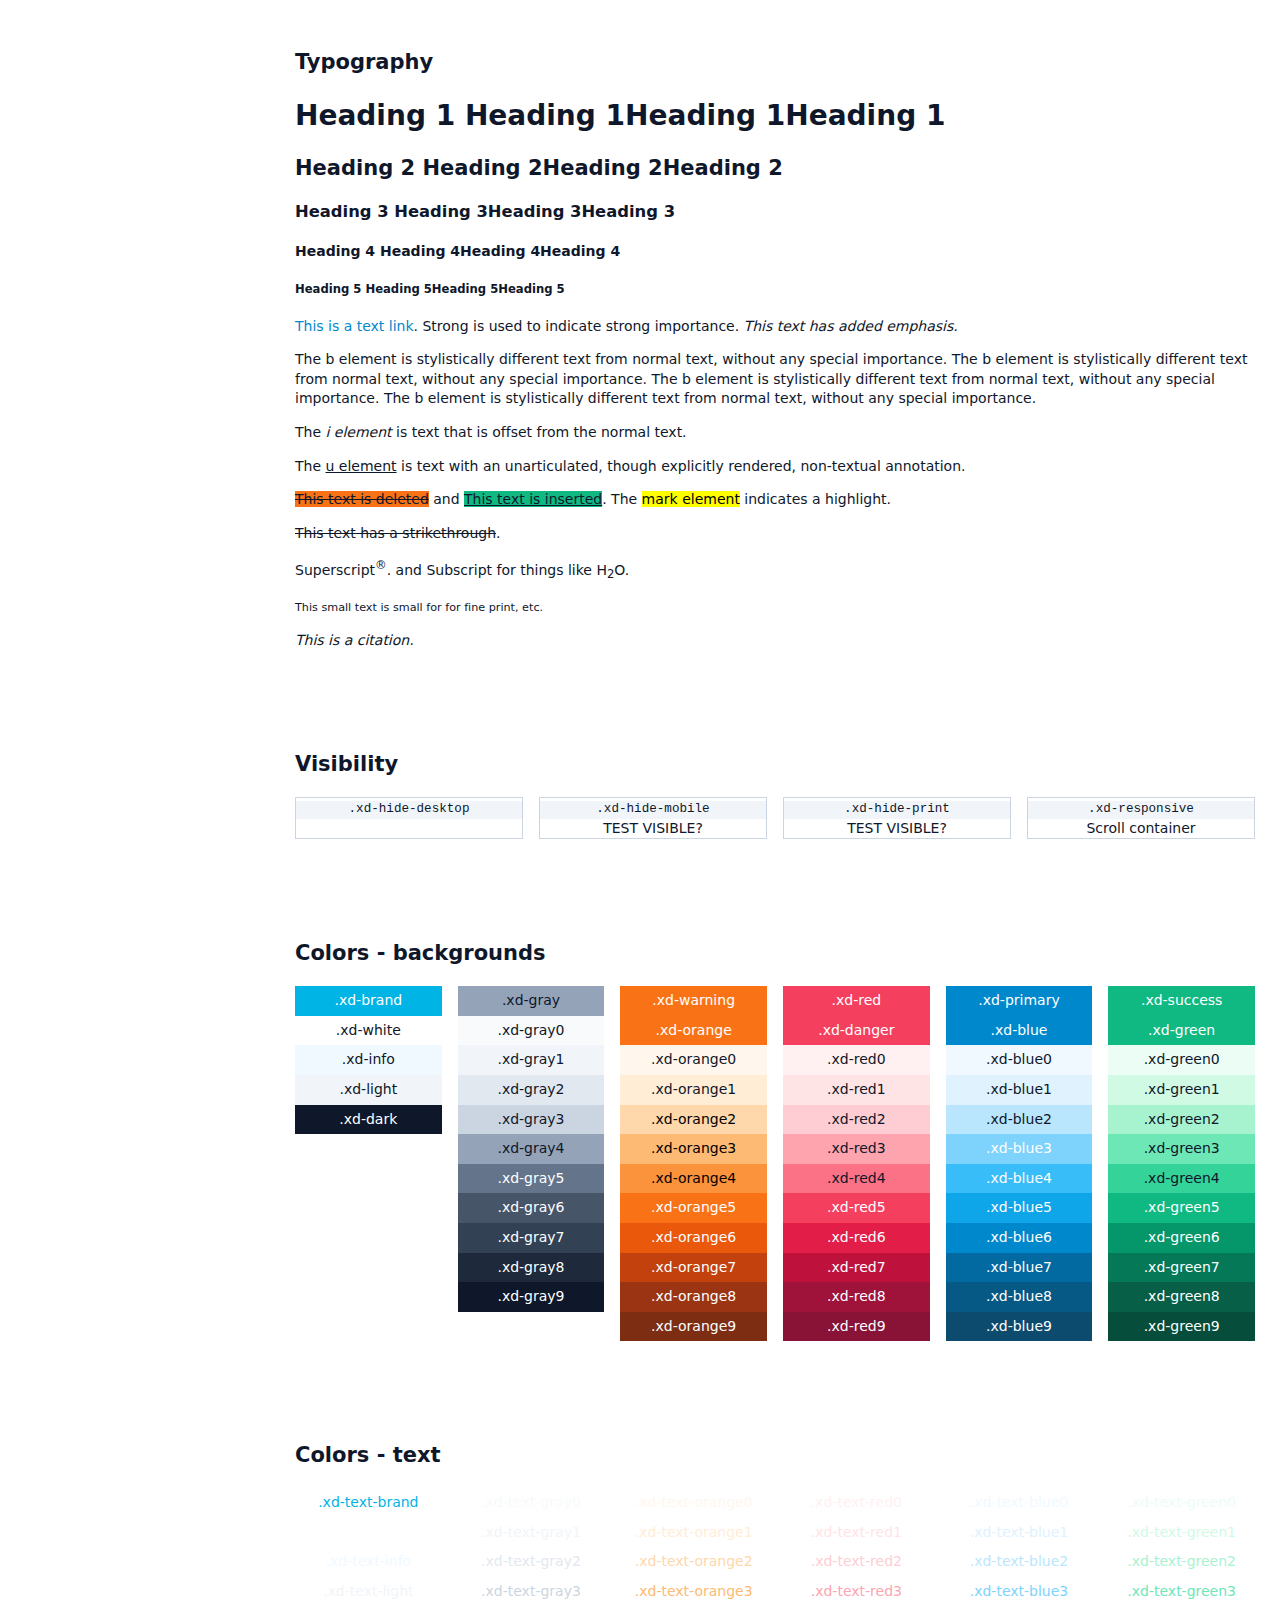
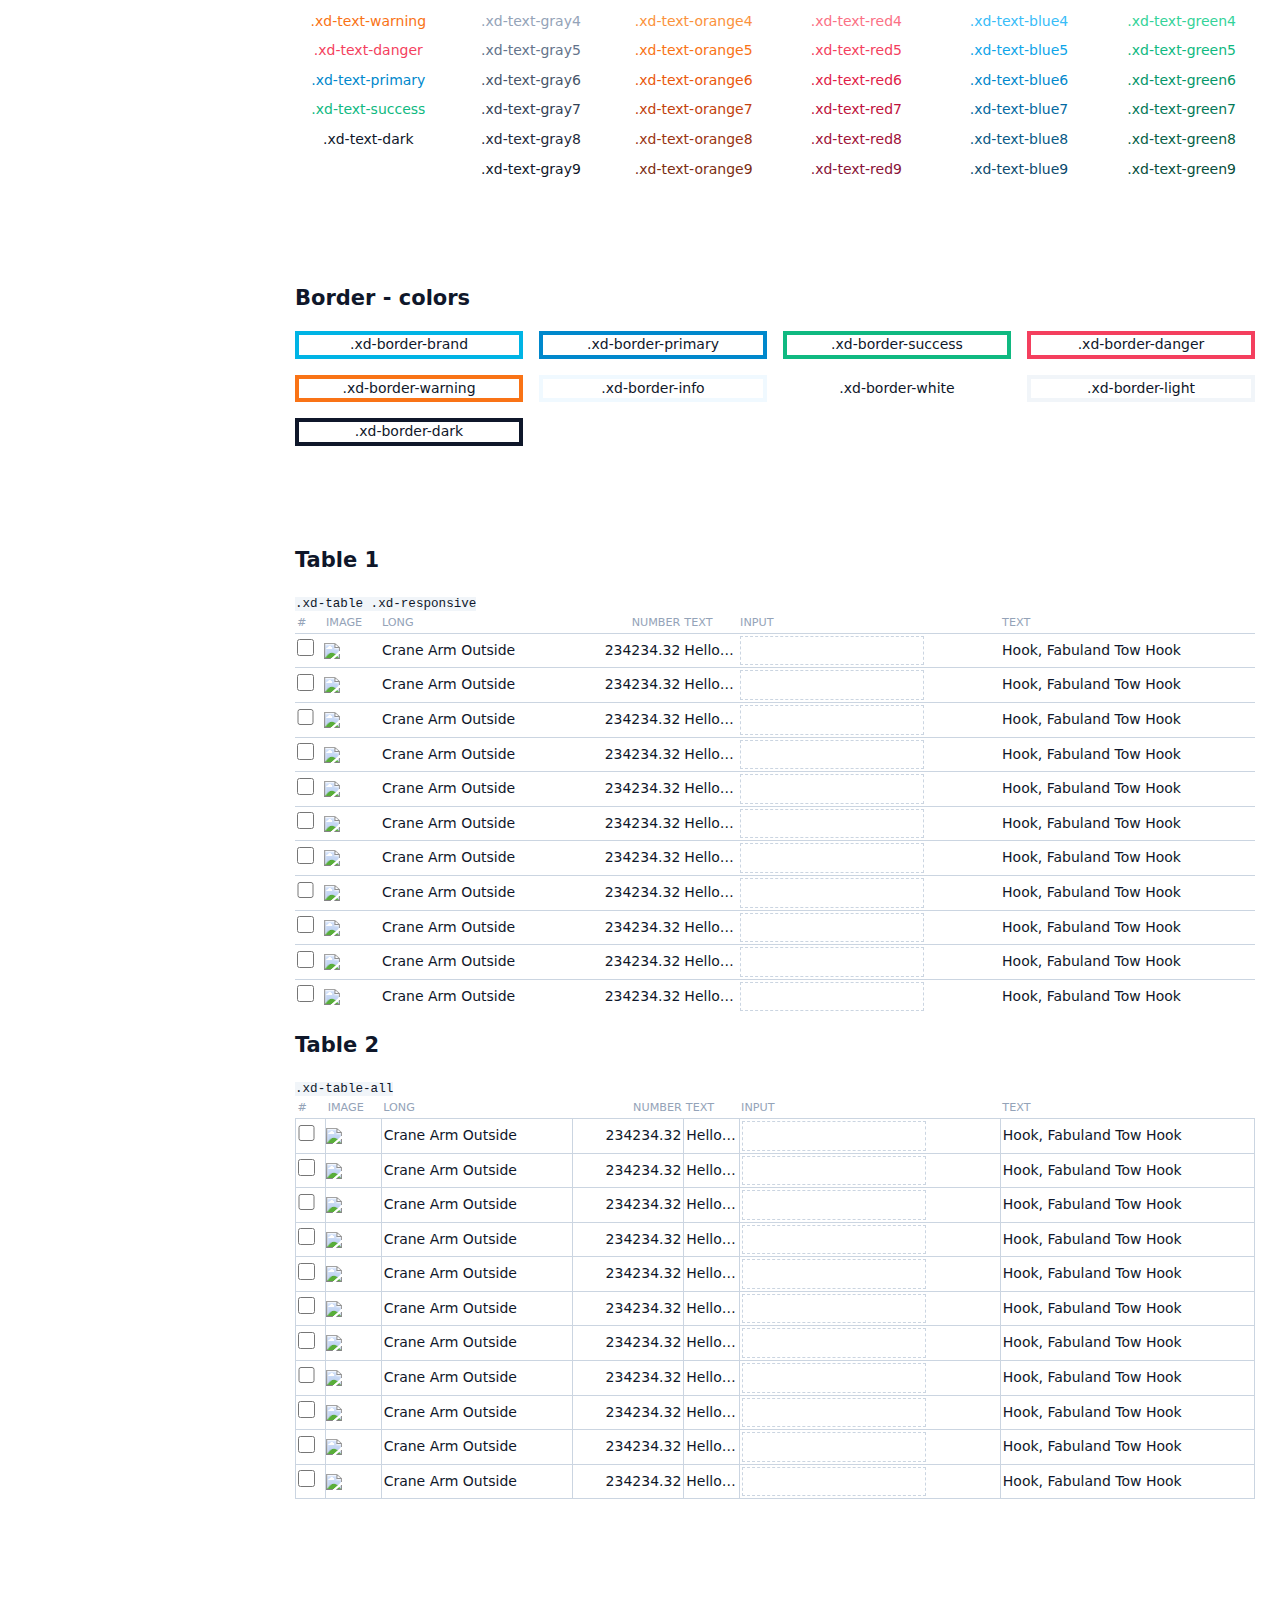
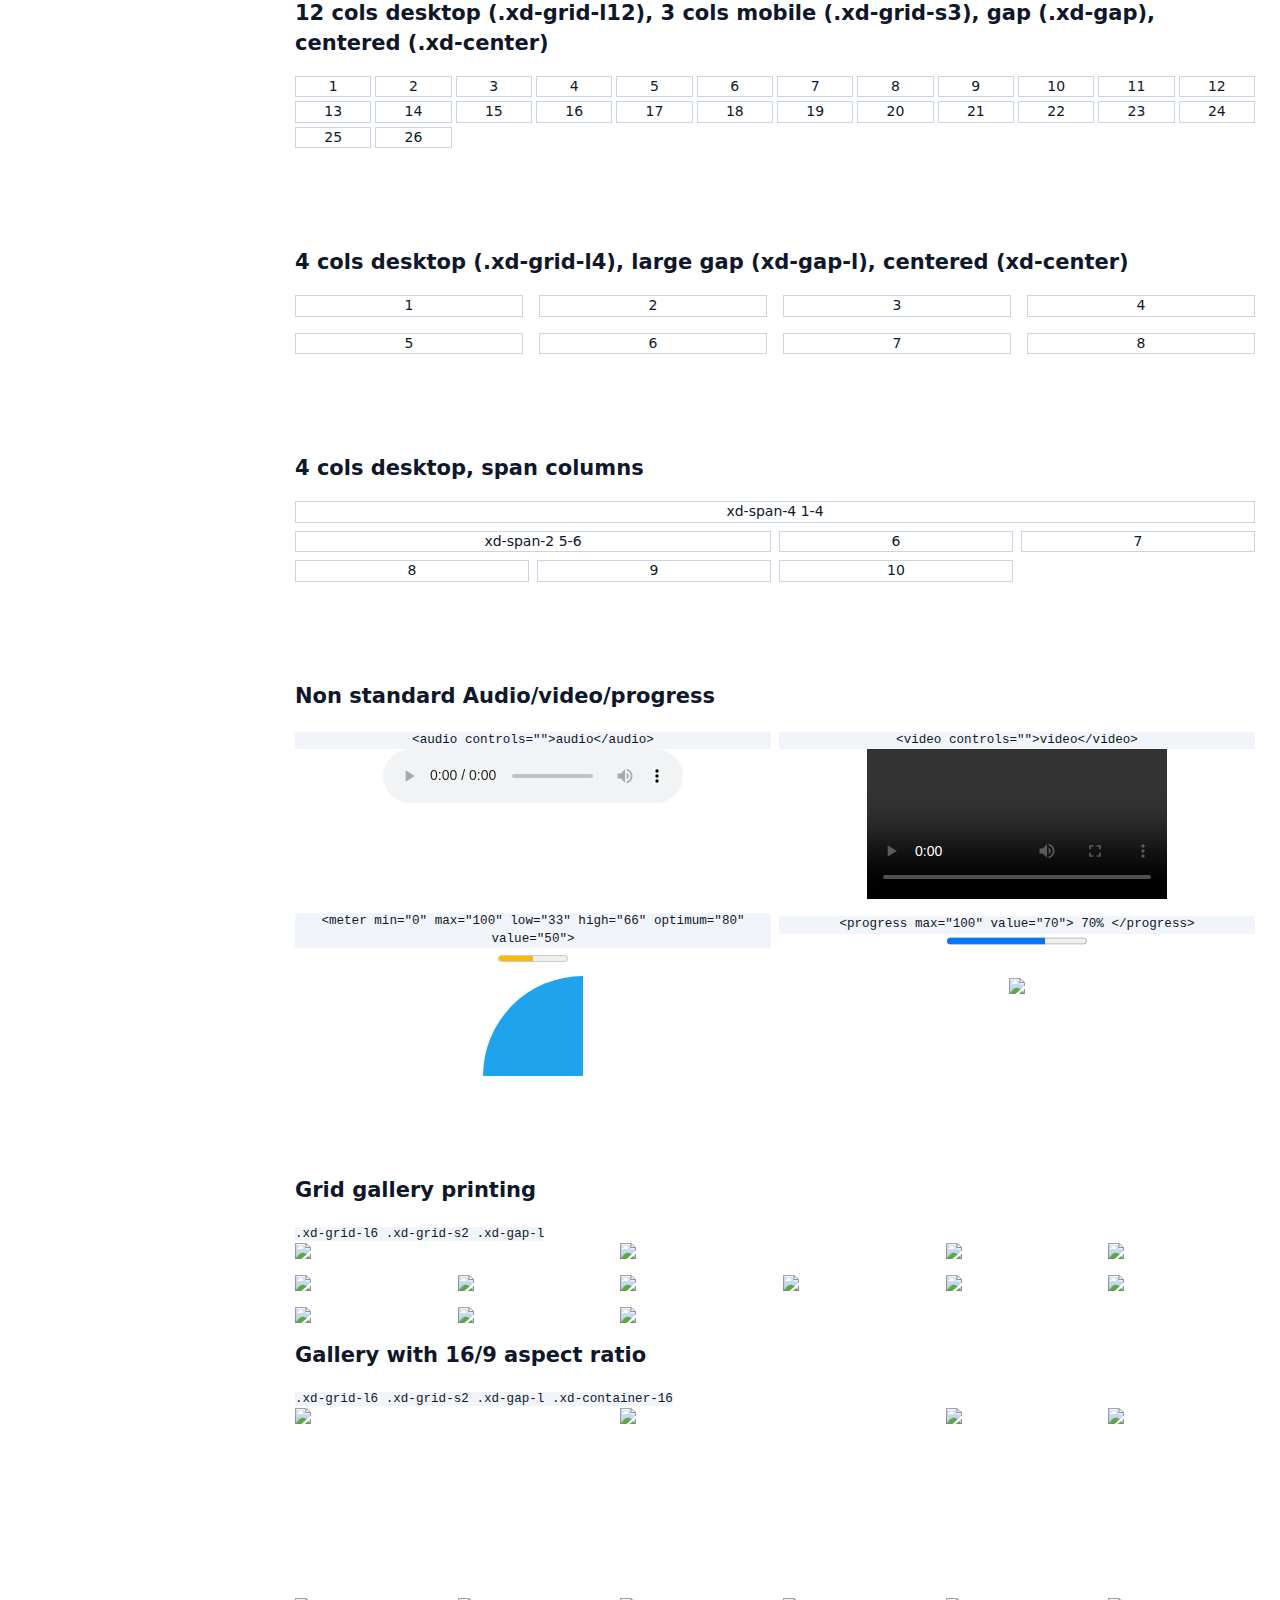
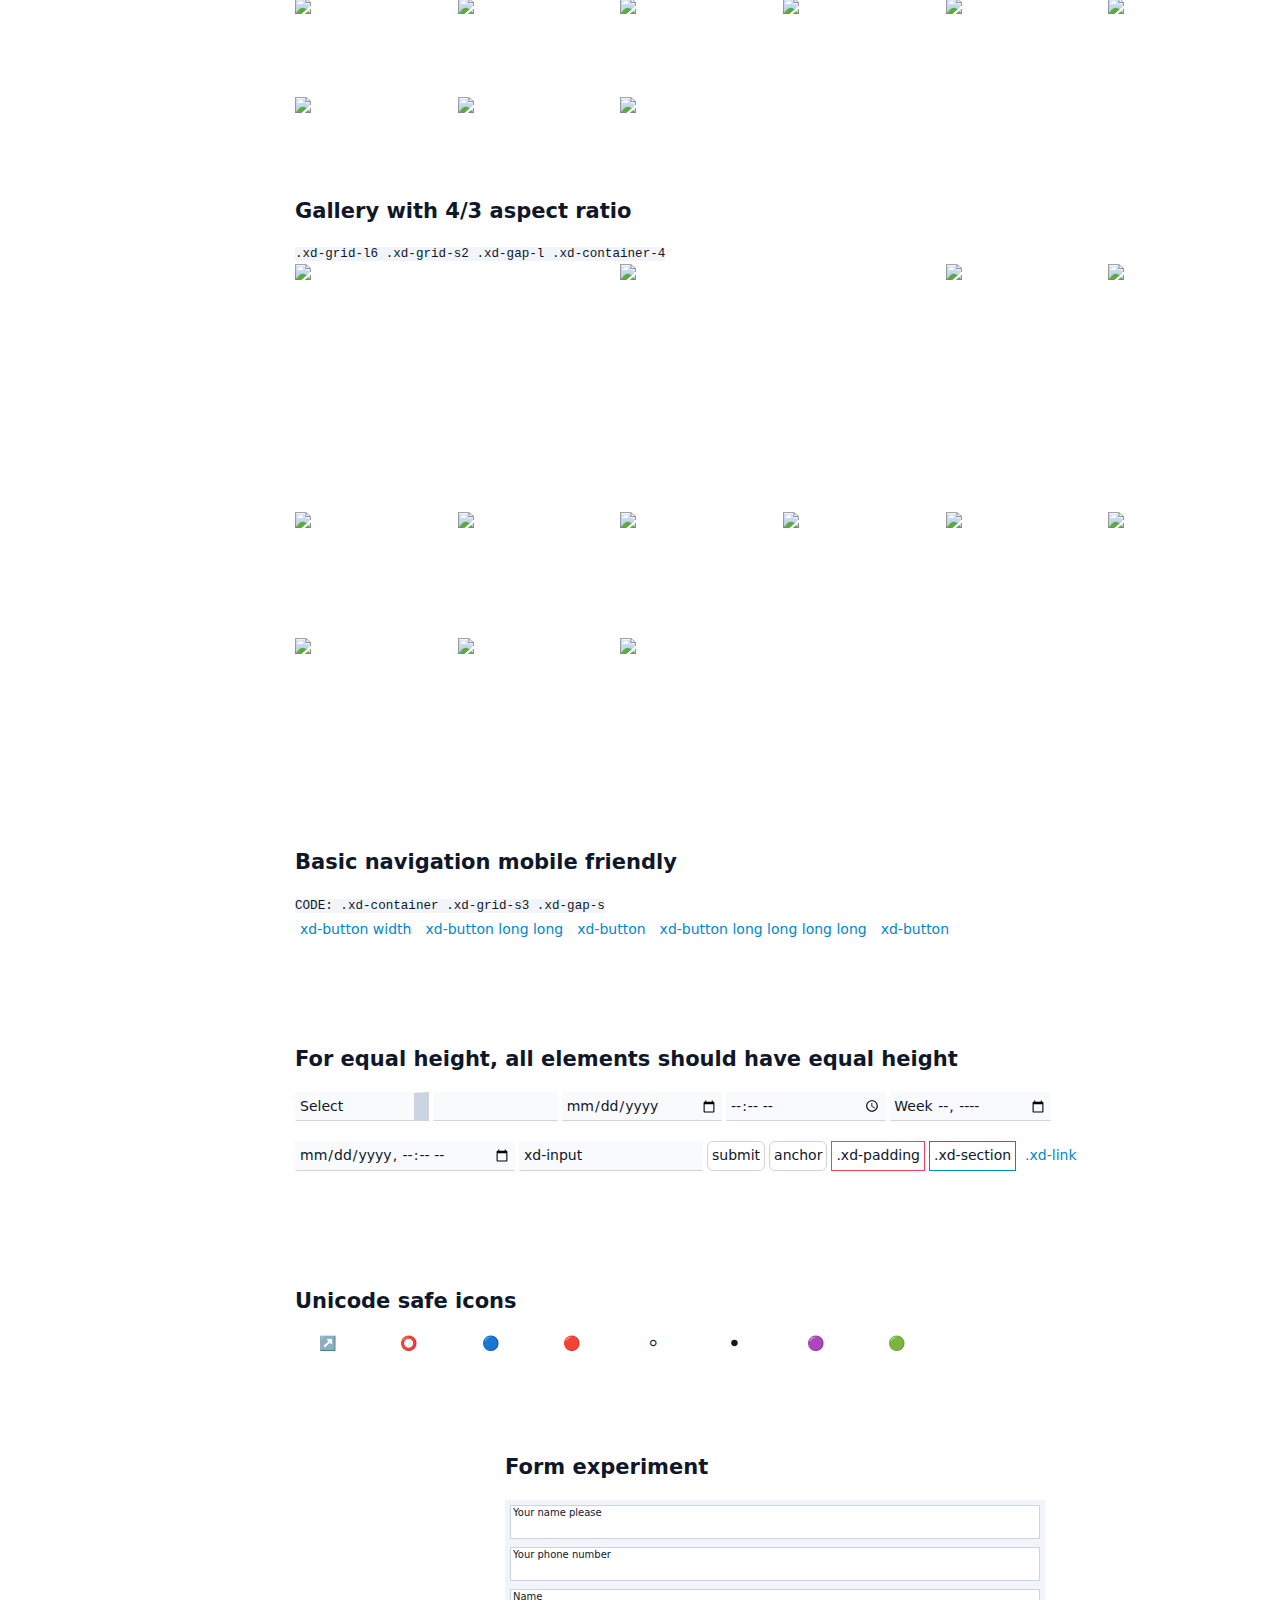
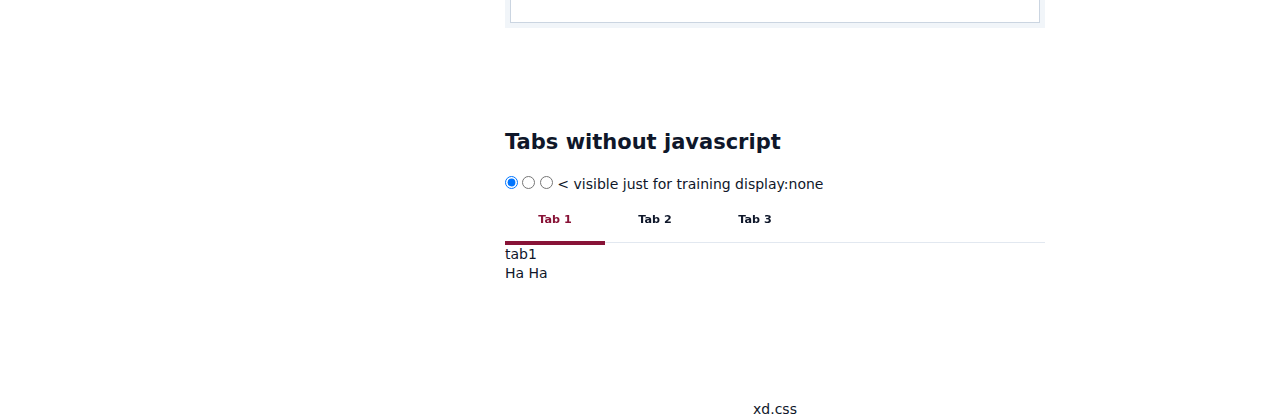
==== commit f729a583: "update" ====
--- a/index.html
+++ b/index.html
@@ -96,24 +96,14 @@
             conditions.
           </li>
         </ul>
-      </article>
-
-test1
-      <!-- <div class="xd-gray" style="position:relative;">
-        <div class="xd-box xd-green" style="position:absolute; top:20px;">xd</div>
-        <div class="xd-box xd-red0" style="position:absolute; top:40px;">hellp</div>
-        <div class="xd-box xd-red1" style="position:absolute; top:60px;">hellp</div>
-        <div class="xd-box xd-red2" style="position:absolute; top:80px;">hellp</div>
-      </div> -->
-
-
-      <div class="xd-gray" style="position:relative;">
-        <div class="xd-box xd-green" style=" height:20px;">hellp</div>
-        <div class="xd-box xd-red0" style=" height:20px;">hellp</div>
-        <div class="xd-box xd-red1" style=" height:20px;">hellp</div>
-        <div class="xd-box xd-red2" style=" height:20px;">hellp</div>
-      </div>
-      test2
+
+        References:
+        <ul>
+
+          <li><a href="https://blogs.windows.com/msedgedev/2023/01/17/the-truth-about-css-selector-performanc">The truth about CSS selector performance</a></li>
+        </ul>
+      </article>
+
       <article id="variables">
 
         <h2>Variables</h2>
@@ -616,18 +606,30 @@
       <article id="texthelpers">
         <h2>Helpers text</h2>
 
-        <div class="xd-grid-l6 xd-section-m xd-gap-l">
+        <div class="xd-grid-l4 xd-section-m xd-gap-l">
           <div class="xd-border xd-center">.xd-center</div>
           <div class="xd-border xd-left">.xd-left</div>
           <div class="xd-border xd-right">.xd-right</div>
 
+    
+          <div class="xd-border xd-strong">.xd-strong</div>
+
+
+          <div class="xd-border xd-underline">.xd-underline</div>
+          <div class="xd-border xd-clipboard">.xd-clipboard this will be selected</div>
           <div class="xd-border xd-nw">
-            <div class="xd-nw">.xd-nw realy long text lorem ipsum lorem ipsum</div>
-          </div>
-          <div class="xd-border xd-strong">.xd-strong</div>
-
-
-          <div class="xd-border xd-underline">.xd-underline</div>
+            .xd-nw realy long text lorem ipsum lorem ipsum
+          </div>
+          <div class="xd-border xd-2lines">.xd-2lines this is first line
+            second line 
+            thid line
+            fourth line
+          </div>
+          <div class="xd-border xd-3lines"><div>.xd-3lines this is first line  test test test</div>
+          <div> second line test test test </div>
+          <div> third line  test test test </div>
+          <div> fourth line  test test test</div></div>
+   
 
         </div>
       </article>
@@ -908,7 +910,7 @@
         </div>
       </article>
       <article id="table">
-        <h2>Tables</h2>
+        <h2>Table 1</h2>
         <code class="xd-box-m">.xd-table .xd-responsive</code>
         <div class="xd-responsive">
           <table class="xd-table xd-white">
@@ -924,7 +926,7 @@
               </tr>
             </thead>
             <tbody>
-              <tr id="test">
+              <tr class="autogeneratecontent">
                 <td><input type="checkbox" class="xd-input" /> </td>
                 <td style="padding:0px!important;"><img src="http://placekitten.com/27/27" />
                 </td>
@@ -939,6 +941,8 @@
           </table>
         </div>
 
+        <h2>Table 2</h2>
+        <code class="xd-box-m">.xd-table-all</code>
 
         <table class="xd-table-all">
           <thead>
@@ -953,7 +957,7 @@
             </tr>
           </thead>
           <tbody>
-            <tr id="test">
+            <tr class="autogeneratecontent">
               <td><input type="checkbox" class="xd-input" /> </td>
               <td style="padding:0px!important;"><img src="http://placekitten.com/27/27" />
               </td>
@@ -1106,6 +1110,41 @@
           <img src="http://placekitten.com/463/480" />
           <img src="http://placekitten.com/483/480" />
         </div>
+        <h2>Gallery with 16/9 aspect ratio</h2>
+        <code class="xd-box-m">.xd-grid-l6 .xd-grid-s2 .xd-gap-l .xd-container-16 </code>
+        <div class="xd-grid-l6 xd-grid-s2 xd-gap-l xd-container-16">
+          <img src="http://placekitten.com/490/480" class="xd-span-2" />
+          <img src="http://placekitten.com/491/480" class="xd-span-2" />
+          <img src="http://placekitten.com/492/480" />
+          <img src="http://placekitten.com/483/480" />
+          <img src="http://placekitten.com/485/480" />
+          <img src="http://placekitten.com/485/480" />
+          <img src="http://placekitten.com/486/480" />
+          <img src="http://placekitten.com/488/480" />
+          <img src="http://placekitten.com/473/480" />
+          <img src="http://placekitten.com/423/480" />
+          <img src="http://placekitten.com/413/480" />
+          <img src="http://placekitten.com/463/480" />
+          <img src="http://placekitten.com/483/480" />
+        </div>
+
+        <h2>Gallery with 4/3 aspect ratio</h2>
+        <code class="xd-box-m">.xd-grid-l6 .xd-grid-s2 .xd-gap-l .xd-container-4</code>
+        <div class="xd-grid-l6 xd-grid-s2 xd-gap-l xd-container-4">
+          <img src="http://placekitten.com/490/480" class="xd-span-2" />
+          <img src="http://placekitten.com/491/480" class="xd-span-2" />
+          <img src="http://placekitten.com/492/480" />
+          <img src="http://placekitten.com/483/480" />
+          <img src="http://placekitten.com/485/480" />
+          <img src="http://placekitten.com/485/480" />
+          <img src="http://placekitten.com/486/480" />
+          <img src="http://placekitten.com/488/480" />
+          <img src="http://placekitten.com/473/480" />
+          <img src="http://placekitten.com/423/480" />
+          <img src="http://placekitten.com/413/480" />
+          <img src="http://placekitten.com/463/480" />
+          <img src="http://placekitten.com/483/480" />
+        </div>
       </article>
       <article id="basicnavigation">
 
@@ -1327,23 +1366,18 @@
 
       <footer class="xd-center xd-padding-l xd-content">xd.css</footer>
       <script>
-        //  document.head.insertAdjacentHTML("beforeend", `<style>[class]:hover:not(.hide){  box-shadow:inset 0px 0px 0px 2px rgba(0,0,0,0.25); }</style>`);
-        // document.head.insertAdjacentHTML("beforeend", `<style>[class]:before  {font-size:8px; height:14px ;margin:0!important; padding:0!important;display:block; content: attr(class); color:white ;  background:rgba(0,0,0,0.25) }</style>`);
-
-
-        //test data
-        for (let step = 0; step < 10; step++) {
-
-          var elem = document.querySelector('#test');
-
-          // Create a copy of it
-          var clone = elem.cloneNode(true);
-          clone.id = '';
-
-          // Inject it into the DOM
-          elem.after(clone);
-
-        }
+
+//autogenerate content
+var elems = document.querySelectorAll('.autogeneratecontent');
+[].forEach.call(elems, function(el) {
+  for (let step = 0; step < 10; step++) {     
+    var clone = el.cloneNode(true);
+    el.after(clone);
+  }
+
+});
+
+
 
       </script>
     </main>
--- a/xd.css
+++ b/xd.css
@@ -1,554 +1,583 @@
 /* xd.css 0.9 by Marcin Kotynia | MIT License | github.com/kotynia/xd.css */
 :root 	{ 
-/*Sizes*/
---xdsize-t:2px; --xdsize-s:4px; --xdsize-m:8px; --xdsize-l:16px; --xdsize-xl:34px; --xdsize-xxl:64px; 
---xdborder-radius:6px; --line-height:1.4; --line-height-rem:1.4rem; 
-/*Colors*/
---xd-blue0:#f0f9ff; --xd-blue1:#e0f2fe; --xd-blue2:#bae6fd; --xd-blue3:#7dd3fc; --xd-blue4:#38bdf8; --xd-blue5:#0ea5e9; --xd-blue6:#0088cc; --xd-blue7:#0369a1; --xd-blue8:#075985; --xd-blue9:#0c4a6e; 
---xd-green0:#ecfdf5; --xd-green1:#d1fae5; --xd-green2:#a7f3d0; --xd-green3:#6ee7b7; --xd-green4:#34d399; --xd-green5:#10b981; --xd-green6:#059669; --xd-green7:#047857; --xd-green8:#065f46; --xd-green9:#064e3b; 
---xd-red0:#fff1f2; --xd-red1:#ffe4e6; --xd-red2:#fecdd3; --xd-red3:#fda4af; --xd-red4:#fb7185; --xd-red5:#f43f5e; --xd-red6:#e11d48; --xd-red7:#be123c; --xd-red8:#9f1239; --xd-red9:#881337; 
---xd-orange0:#fff7ed; --xd-orange1:#ffedd5; --xd-orange2:#fed7aa; --xd-orange3:#fdba74; --xd-orange4:#fb923c; --xd-orange5:#f97316; --xd-orange6:#ea580c; --xd-orange7:#c2410c; --xd-orange8:#9a3412; --xd-orange9:#7c2d12; 
---xd-gray0:#f8fafc; --xd-gray1:#f1f5f9; --xd-gray2:#e2e8f0; --xd-gray3:#cbd5e1; --xd-gray4:#94a3b8; --xd-gray5:#64748b; --xd-gray6:#475569; --xd-gray7:#334155; --xd-gray8:#1e293b; --xd-gray9:#0f172a; 
-/*Special colors*/
---xd-brand:#00b4e5; --xd-primary:var(--xd-blue6); --xd-success:var(--xd-green5); --xd-danger:var(--xd-red5); --xd-warning:var(--xd-orange5); --xd-info:var(--xd-blue0); --xd-light:var(--xd-gray1); --xd-dark:var(--xd-gray9); --xd-gray:var(--xd-gray4); 
---xd-background:var(--xd-white); --xd-border:var(--xd-gray3);  --xd-white:#fff; --xd-text:var(--xd-gray9); 
-/*Other*/
---xd-outline:var(--xd-blue2);
---xd-selected:var(--xd-blue1); 
---font-family-sans-serif: system-ui, "Segoe UI", Helvetica, Arial, sans-serif; 
---font-family-monospace: SFMono-Regular, Menlo, Monaco, Consolas, "Liberation Mono", "Courier New", monospace ;
-}
+  /*Sizes*/
+  --xdsize-t:2px; --xdsize-s:4px; --xdsize-m:8px; --xdsize-l:16px; --xdsize-xl:34px; --xdsize-xxl:64px; 
+  --xdborder-radius:6px; --line-height:1.4; --line-height-rem:1.4rem; 
+  /*Colors*/
+  --xd-blue0:#f0f9ff; --xd-blue1:#e0f2fe; --xd-blue2:#bae6fd; --xd-blue3:#7dd3fc; --xd-blue4:#38bdf8; --xd-blue5:#0ea5e9; --xd-blue6:#0088cc; --xd-blue7:#0369a1; --xd-blue8:#075985; --xd-blue9:#0c4a6e; 
+  --xd-green0:#ecfdf5; --xd-green1:#d1fae5; --xd-green2:#a7f3d0; --xd-green3:#6ee7b7; --xd-green4:#34d399; --xd-green5:#10b981; --xd-green6:#059669; --xd-green7:#047857; --xd-green8:#065f46; --xd-green9:#064e3b; 
+  --xd-red0:#fff1f2; --xd-red1:#ffe4e6; --xd-red2:#fecdd3; --xd-red3:#fda4af; --xd-red4:#fb7185; --xd-red5:#f43f5e; --xd-red6:#e11d48; --xd-red7:#be123c; --xd-red8:#9f1239; --xd-red9:#881337; 
+  --xd-orange0:#fff7ed; --xd-orange1:#ffedd5; --xd-orange2:#fed7aa; --xd-orange3:#fdba74; --xd-orange4:#fb923c; --xd-orange5:#f97316; --xd-orange6:#ea580c; --xd-orange7:#c2410c; --xd-orange8:#9a3412; --xd-orange9:#7c2d12; 
+  --xd-gray0:#f8fafc; --xd-gray1:#f1f5f9; --xd-gray2:#e2e8f0; --xd-gray3:#cbd5e1; --xd-gray4:#94a3b8; --xd-gray5:#64748b; --xd-gray6:#475569; --xd-gray7:#334155; --xd-gray8:#1e293b; --xd-gray9:#0f172a; 
+  /*Special colors*/
+  --xd-brand:#00b4e5; --xd-primary:var(--xd-blue6); --xd-success:var(--xd-green5); --xd-danger:var(--xd-red5); --xd-warning:var(--xd-orange5); --xd-info:var(--xd-blue0); --xd-light:var(--xd-gray1); --xd-dark:var(--xd-gray9); --xd-gray:var(--xd-gray4); 
+  --xd-background:var(--xd-white); --xd-border:var(--xd-gray3);  --xd-white:#fff; --xd-text:var(--xd-gray9); 
+  /*Other*/
+  --xd-outline:var(--xd-blue2);
+  --xd-selected:var(--xd-blue1); 
+  --font-family-sans-serif: system-ui, "Segoe UI", Helvetica, Arial, sans-serif; 
+  --font-family-monospace: SFMono-Regular, Menlo, Monaco, Consolas, "Liberation Mono", "Courier New", monospace ;
+  }
+  
+  html[data-theme='dark'] 	{ 
+  --xd-blue9:#f0f9ff; --xd-blue8:#e0f2fe; --xd-blue7:#bae6fd; --xd-blue6:#7dd3fc; --xd-blue5:#38bdf8; --xd-blue4:#0ea5e9; --xd-blue3:#0284c7; --xd-blue2:#0369a1; --xd-blue1:#075985; --xd-blue0:#0c4a6e; 
+  --xd-green9:#ecfdf5; --xd-green8:#d1fae5; --xd-green7:#a7f3d0; --xd-green6:#6ee7b7; --xd-green5:#34d399; --xd-green4:#10b981; --xd-green3:#059669; --xd-green2:#047857; --xd-green1:#065f46; --xd-green0:#064e3b; 
+  --xd-red9:#fff1f2; --xd-red8:#ffe4e6; --xd-red7:#fecdd3; --xd-red6:#fda4af; --xd-red5:#fb7185; --xd-red4:#f43f5e; --xd-red3:#e11d48; --xd-red2:#be123c; --xd-red1:#9f1239; --xd-red0:#881337; 
+  --xd-orange9:#fff7ed; --xd-orange8:#ffedd5; --xd-orange7:#fed7aa; --xd-orange6:#fdba74; --xd-orange5:#fb923c; --xd-orange4:#f97316; --xd-orange3:#ea580c; --xd-orange2:#c2410c; --xd-orange1:#9a3412; --xd-orange0:#7c2d12; 
+  --xd-gray9:#f8fafc; --xd-gray8:#f1f5f9; --xd-gray7:#e2e8f0; --xd-gray6:#cbd5e1; --xd-gray5:#94a3b8; --xd-gray4:#64748b; --xd-gray3:#475569; --xd-gray2:#334155; --xd-gray1:#1e293b; --xd-gray0:#0f172a; 
+  --xd-background:var(--xd-gray1);  --xd-white:#000020; 
+  }
+  
+  /*! Extract from normalize.css v8.0.1 | MIT License  + custom modifications  */
+  body 	{ min-height: 100vh; text-rendering: optimizeSpeed; margin:0}
+  pre 	{ font-family:monospace, monospace; font-size:1em }
+  a 	  { background-color:transparent }
+  abbr[title] 	{ border-bottom:none; text-decoration:underline; text-decoration:underline dotted }
+  code 	{ background-color:var(--xd-gray1); color:var(--xd-dark) ;font-size:0.9em ; font-weight: normal; font-family: monospace;}
+  /* For images to not be able to exceed their container */
+  img 	{ border-style:none;  max-inline-size: 100%;max-block-size: 100%;  vertical-align:middle }
+  button, input, optgroup, select, textarea 	{ font-family:inherit; font-size:100%; margin:0 }
+  button, input 	{ overflow:visible }
+  button, select 	{ text-transform:none }
+  [type=button], [type=reset], [type=submit], button 	{ -webkit-appearance:button }
+  [type=button]::-moz-focus-inner, [type=reset]::-moz-focus-inner, [type=submit]::-moz-focus-inner, button::-moz-focus-inner 	{ border-style:none; padding:0 }
+  [type=button]:-moz-focusring, [type=reset]:-moz-focusring, [type=submit]:-moz-focusring, button:-moz-focusring 	{ outline:1px dotted ButtonText }
+  fieldset 	{ padding:.35em .75em .625em }
+  progress 	{ vertical-align:baseline }
+  textarea 	{ overflow:auto }
+  [type=checkbox], [type=radio] 	{ box-sizing:border-box; padding:0 }
+  [type=number]::-webkit-inner-spin-button, [type=number]::-webkit-outer-spin-button 	{ height:auto }
+  [type=search] 	{ -webkit-appearance:textfield; outline-offset:-2px }
+  [type=search]::-webkit-search-decoration 	{ -webkit-appearance:none }
+  ::-webkit-file-upload-button 	{ -webkit-appearance:button; font:inherit }
+  details 	{ display:block }
+  summary 	{ display:list-item }
+  template 	{ display:none }
+  [hidden] 	{ display:none }
+  figure 	  { padding:0; margin:0 }
+  html 	    { line-height:var(--line-height); background-color:var(--xd-background); font-size:14px; font-family:var(--font-family-sans-serif); color:var(--xd-dark); -webkit-text-size-adjust:100%; -ms-text-size-adjust:100%; -webkit-tap-highlight-color:transparent }
+  *,*::before,*::after { box-sizing: border-box;}
+  
+  /*OTHER*/
+  label, figcaption 	{ text-overflow:ellipsis; white-space:nowrap; overflow:hidden;}
+  a 	{ cursor:pointer; text-decoration:none; overflow-wrap:break-word; color:var(--xd-primary) }
+  select[multiple] 	{ background:none; width:auto; height:auto; padding:0; margin:0; border-width:1px; border-style:inset; -moz-appearance:menulist; -webkit-appearance:menulist; appearance:menulist }
+  canvas, svg 	{ vertical-align:middle }
+  pre 	{ border-radius:var(--xdborder-radius); background-color:var(--xd-light); page-break-inside:avoid; font-family:monospace; margin-bottom:1.6em; max-width:100%; overflow:auto; padding:1em 1.5em; display:block; word-wrap:break-word }
+  /*Important for consistency in text area*/
+  p 	{ margin-block-start:0 }
+  hr 	{ border:0; border-top:1px solid var(--xd-gray); margin:20px 0 }
+  /*Remove range selector*/
+  input:disabled::-webkit-inner-spin-button 	{ -webkit-appearance:none; -moz-appearance:textfield; margin:0 }
+  ::placeholder 	{ color:var(--xd-dark); opacity:0.6 }
+  ::-webkit-scrollbar 	{scrollbar-gutter: stable; width:10px ;height:10px;  }
+  ::-webkit-scrollbar-thumb 	{ background-color:var(--xd-gray5) }
+  textarea {overflow-y: auto !important; } 
+  del 	{ background-color:var(--xd-warning) }
+  ins 	{ background-color:var(--xd-success) }
+  * > :last-child { margin-block-end: 0; }
+  /*RESET END*/
+  
+  /*Numerous customizations and enhancements made for the iOS*/
+  textarea.xd-input, input[type="text"].xd-input, input[type="number"].xd-input, input[type="file"].xd-input, input[type="time"].xd-input, 
+  input[type="datetime"].xd-input, input[type="datetime-local"].xd-input, input[type="color"].xd-input,input[type="search"].xd-input, select.xd-input 	{ border-radius:0px !important; -webkit-border-radius:0px !important; appearance:none !important; -moz-appearance:textfield; }
+  input[type="date"].xd-input, input[type="month"].xd-input, input[type="week"].xd-input 	{ border-radius:0px !important; -webkit-border-radius:0px !important }
+  input[type="file"].xd-input 	{ padding:1px !important }
+  input[type="date"].xd-input, input[type="time"].xd-input, input[type="week"].xd-input, input[type="datetime-local"].xd-input 	{ padding:3px !important }
+  input[type=number], input[type=number]::-webkit-inner-spin-button 	{ text-align:right; -webkit-appearance:none; appearance:textfield }
+  input[type='checkbox'] 	{ appearance:checkbox }
+  
+  
+  .xd-padding, .xd-button, .xd-input, .xd-loading, .xd-link 	{ border:solid 1px transparent; line-height:var(--line-height-rem); padding:var(--xdsize-s) }
+  .xd-paddingy { border:solid 1px transparent; line-height:var(--line-height-rem); padding-top:var(--xdsize-s); padding-bottom:var(--xdsize-s) }
+  .xd-button 	{ color:var(--xd-dark); border-radius:var(--xdborder-radius); background-color:transparent; text-decoration:none; text-align:center; white-space:nowrap; text-overflow:ellipsis; overflow:hidden; cursor:pointer; direction:ltr; display:inline-block; max-width:100% }
+  .xd-tag 	  { white-space:nowrap; border-radius:var(--xdborder-radius); color:var(--xd-dark); background-color:var(--xd-white); padding:0px 4px; white-space:nowrap; overflow:hidden; text-overflow:ellipsis; display:inline;min-width:1.5em }
+  .xd-input 	{ color:var(--xd-dark); text-decoration:none; white-space:nowrap;   display:inline-block; background-color:var(--xd-gray0); 
+    border-top:1px solid;border-left:1px solid;border-right:1px solid;border-color:transparent ; border-bottom:1px solid var(--xd-border);  max-width:100%; direction:ltr }
+  textarea.xd-input 	{ white-space:normal }
+  .xd-input[disabled], .xd-box[disabled], .xd-disabled 	{ box-shadow:inset 0px 0px 0px 0px !important; border-top:1px solid transparent !important; border-left:1px solid transparent !important; border-right:1px solid transparent !important; opacity:1; background-color:var(--xd-white); -webkit-text-fill-color:var(--xd-dark); pointer-events:auto }
+  .xd-input[disabled] 	{ user-select:all; -moz-user-select:all; -webkit-user-select:all }
+  .xd-button[disabled], .xd-button.xd-disabled 	{ opacity:0.30!important; pointer-events:none!important; cursor:not-allowed!important }
+  input.xd-input[disabled]::-webkit-inner-spin-button 	{ -webkit-appearance:none; appearance:textfield; margin:0 }
+  select.xd-input 	{ border-right:solid 15px var(--xd-border) !important }
+  input[type='checkbox'].xd-input, .xd-check 	{ width:1.20em; height:1.20em; }
+  input.xd-input:not([disabled]):required, textarea.xd-input:not([disabled]):required, select.xd-input:not([disabled]):required 	{  border-bottom-color: var(--xd-danger)  !important  }
+  input.xd-input:not([disabled]):required:valid, textarea.xd-input:not([disabled]):required:valid, select.xd-input:not([disabled]):required:valid 	{ border-bottom-color: var(--xd-success) !important;}
+  input[type="number"].xd-input 	{ text-align:right; width:14ch }
+  input[type="week"].xd-input ,input[type="date"].xd-input ,	input[type="time"].xd-input {  width:18ch }
+  
+  .xd-padding-t 	{ padding:var(--xdsize-t) }
+  .xd-padding-s 	{ padding:var(--xdsize-s) }
+  .xd-padding-m 	{ padding:var(--xdsize-m) }
+  .xd-padding-l 	{ padding:var(--xdsize-l) }
+  .xd-padding-xl 	{ padding:var(--xdsize-xl) }
+  .xd-padding-xxl { padding:var(--xdsize-xxl) }
+  .xd-paddingy-t 	{ padding-top:var(--xdsize-t); padding-bottom:var(--xdsize-t) }
+  .xd-paddingy-s 	{ padding-top:var(--xdsize-s); padding-bottom:var(--xdsize-s) }
+  .xd-paddingy-m 	{ padding-top:var(--xdsize-m); padding-bottom:var(--xdsize-m) }
+  .xd-paddingy-l 	{ padding-top:var(--xdsize-l); padding-bottom:var(--xdsize-l) }
+  .xd-paddingy-xl { padding-top:var(--xdsize-xl); padding-bottom:var(--xdsize-xl) }
+  .xd-paddingy-xxl 	{ padding-top:var(--xdsize-xxl); padding-bottom:var(--xdsize-xxl) }
+  
+  .xd-box 	{ display:inline-block; width:100% }
+  
+  .xd-round 	{ border-radius:var(--xdborder-radius) }
+  .xd-round-t { border-radius:var(--xdsize-t) }
+  .xd-round-s { border-radius:var(--xdsize-s) }
+  .xd-round-m { border-radius:var(--xdsize-m) }
+  .xd-round-l { border-radius:var(--xdsize-l) }
+  
+  .xd-tiny 	{ font-size:0.714rem !important }
+  .xd-small,label, figcaption,small  	{ font-size:0.8rem !important ;line-height:1.3em;}
+  .xd-medium 	{ font-size:1.143rem !important; font-weight:500; line-height:var(--line-height-rem); } /*sync with buttons , for v_more_v4*/
+  .xd-large 	{ font-size:1.286rem !important; font-weight:500; line-height:1.3em}
+  .xd-xlarge 	{ font-size:1.714rem !important; font-weight:500; line-height:1.3em }
+  .xd-xxlarge 	{ font-size:2.714rem !important; font-weight:500; line-height:1.3em }
+  
+  /*UTILITY*/
+  .xd-shadow 	{ box-shadow:rgba(0, 0, 0, 0.18) 0px 2px 4px }
+  .xd-strong, b, strong 	{ 
+    font-weight:500 !important; /*text-shadow:-0.04ex 0 0 currentColor, 0.04ex 0 0 currentColor; -webkit-text-stroke-width:0.04ex */
+  }
+  .xd-underline 	{ text-decoration: underline;}
+  .xd-left 	{ text-align:left !important; direction:ltr /*cancel grid*/}
+  .xd-right 	{ text-align:right !important }
+  .xd-center 	{ text-align:center !important }
+  .xd-center-x 	{ justify-content:center }
+  .xd-center-y 	{ align-items:center }
+  .xd-middle 	{ display:grid; place-items:center }
+  .xd-nw, .xd-line 	{ white-space:nowrap; text-overflow:ellipsis; overflow:hidden }
+  .xd-image 	{ max-width:100%; max-height:600px; min-width:30px }
 
-html[data-theme='dark'] 	{ 
---xd-blue9:#f0f9ff; --xd-blue8:#e0f2fe; --xd-blue7:#bae6fd; --xd-blue6:#7dd3fc; --xd-blue5:#38bdf8; --xd-blue4:#0ea5e9; --xd-blue3:#0284c7; --xd-blue2:#0369a1; --xd-blue1:#075985; --xd-blue0:#0c4a6e; 
---xd-green9:#ecfdf5; --xd-green8:#d1fae5; --xd-green7:#a7f3d0; --xd-green6:#6ee7b7; --xd-green5:#34d399; --xd-green4:#10b981; --xd-green3:#059669; --xd-green2:#047857; --xd-green1:#065f46; --xd-green0:#064e3b; 
---xd-red9:#fff1f2; --xd-red8:#ffe4e6; --xd-red7:#fecdd3; --xd-red6:#fda4af; --xd-red5:#fb7185; --xd-red4:#f43f5e; --xd-red3:#e11d48; --xd-red2:#be123c; --xd-red1:#9f1239; --xd-red0:#881337; 
---xd-orange9:#fff7ed; --xd-orange8:#ffedd5; --xd-orange7:#fed7aa; --xd-orange6:#fdba74; --xd-orange5:#fb923c; --xd-orange4:#f97316; --xd-orange3:#ea580c; --xd-orange2:#c2410c; --xd-orange1:#9a3412; --xd-orange0:#7c2d12; 
---xd-gray9:#f8fafc; --xd-gray8:#f1f5f9; --xd-gray7:#e2e8f0; --xd-gray6:#cbd5e1; --xd-gray5:#94a3b8; --xd-gray4:#64748b; --xd-gray3:#475569; --xd-gray2:#334155; --xd-gray1:#1e293b; --xd-gray0:#0f172a; 
---xd-background:var(--xd-gray1);  --xd-white:#000020; 
-}
+  div.xd-width-number 	{ min-width:11ch !important; text-align:right; white-space:nowrap }
+  div.xd-width-text 	{ min-width:300px !important }
+  div.xd-width-check 	{ width:30px !important; text-align:center }
+  
+  .xd-border-top 	{ border-top:1px solid var(--xd-border) }
+  .xd-border-bottom 	{ border-bottom:1px solid var(--xd-border) !important }
+  .xd-border-left 	{ border-left:1px solid var(--xd-border) }
+  .xd-border-right 	{ border-right:1px solid var(--xd-border) !important }
+  .xd-border, .xd-border-child>* 	{ border:1px solid; border-color:var(--xd-border) !important}
+  .xd-border-t, .xd-border-t-child>* 	{ border:1px solid; border-color:var(--xd-border) !important}
+  .xd-border-s, .xd-border-s-child>* 	{ border:2px solid !important; border-color:var(--xd-border) !important}
+  .xd-border-m, .xd-border-m-child>* 	{ border:4px solid !important; border-color:var(--xd-border) !important}
+  .xd-border-l, .xd-border-l-child>* 	{ border:6px solid !important; border-color:var(--xd-border) !important}
+  
+  .xd-section 	{ margin-top:var(--xdsize-l) !important; margin-bottom:var(--xdsize-l) !important }
+  .xd-section-t { margin-top:var(--xdsize-s) !important; margin-bottom:var(--xdsize-s) !important }
+  .xd-section-s { margin-top:var(--xdsize-m) !important; margin-bottom:var(--xdsize-m) !important }
+  .xd-section-m { margin-top:var(--xdsize-l) !important; margin-bottom:var(--xdsize-l) !important }
+  .xd-section-l { margin-top:var(--xdsize-xl) !important; margin-bottom:var(--xdsize-xl) !important }
+  
+  /*Warning important order this section must by after margin,section*/
+  .xd-content-t 	{ display:block; max-width:540px; margin-left:auto; margin-right:auto }
+  .xd-content-s, .xd-content 	{ display:block; max-width:960px; margin:0 auto }
+  .xd-content-m 	{ display:block; max-width:1140px; margin-left:auto; margin-right:auto }
+  .xd-content-l 	{ display:block; max-width:1320px; margin-left:auto; margin-right:auto }
+  .xd-responsive 	{ display:block; overflow-x:auto }
+  
+  /*Table*/
+  table.xd-table > tbody > tr > td, table.xd-table-all > tbody > tr > td 	{ padding:var(--xdsize-t) }
+  table.xd-table > thead > tr > th, table.xd-table-all > thead > tr > th 	{ font-weight: normal; color:var(--xd-gray4) ; padding:var(--xdsize-t); text-align:left; vertical-align:middle; text-transform:uppercase; font-size:0.8rem; }
+  table.xd-table > thead > tr > th a , table.xd-table-all > thead > tr > th a	{ color:var(--xd-gray4) ; }
+  table.xd-table, table.xd-table-all  	{ border-spacing:0; width:100%; display:table;border-collapse: collapse; }
+  table.xd-table > tbody > tr > td, table.xd-table > tfoot > tr > th,table.xd-table-all > tbody > tr > td 	{ text-align:left; font-weight:normal; height:var(--xdsize-xl); border-top:1px solid var(--xd-border) }
+  table.xd-table-all > tbody > tr > td, table.xd-table-all > tfoot > tr > th 	{ border:1px solid var(--xd-border) }
+  table.xd-table a:hover 	{ text-decoration:underline }
+  table.xd-table .xd-button, table.xd-table .xd-tag 	{ vertical-align:middle }
+  td .xd-input, .xd-input-table 	{ background-color:inherit;  border:1px dashed var(--xd-gray3) }
+  td .xd-input:hover, .xd-input-table:hover 	{ background-color:var(--xd-gray0) }
+  td.xd-image 	{ padding:1px 4px !important; vertical-align:middle }
+  /*Grid helpers*/
+  .xd-container 	{ display:flex; flex-wrap:wrap; overflow-x:auto; align-items:baseline }
+  .xd-container-16 img 	{ aspect-ratio:16/9; object-fit:cover }
+  .xd-container-4 img 	{ aspect-ratio:4/3; object-fit:cover }
 
-/*! Extract from normalize.css v8.0.1 | MIT License  + custom modifications  */
-body 	{ min-height: 100vh; text-rendering: optimizeSpeed; margin:0}
-pre 	{ font-family:monospace, monospace; font-size:1em }
-a 	  { background-color:transparent }
-abbr[title] 	{ border-bottom:none; text-decoration:underline; text-decoration:underline dotted }
-code 	{ background-color:var(--xd-gray1); color:var(--xd-dark) ;font-size:0.9em ; font-weight: normal; font-family: monospace;}
-/* For images to not be able to exceed their container */
-img 	{ border-style:none;  max-inline-size: 100%;max-block-size: 100%;  vertical-align:middle }
-button, input, optgroup, select, textarea 	{ font-family:inherit; font-size:100%; margin:0 }
-button, input 	{ overflow:visible }
-button, select 	{ text-transform:none }
-[type=button], [type=reset], [type=submit], button 	{ -webkit-appearance:button }
-[type=button]::-moz-focus-inner, [type=reset]::-moz-focus-inner, [type=submit]::-moz-focus-inner, button::-moz-focus-inner 	{ border-style:none; padding:0 }
-[type=button]:-moz-focusring, [type=reset]:-moz-focusring, [type=submit]:-moz-focusring, button:-moz-focusring 	{ outline:1px dotted ButtonText }
-fieldset 	{ padding:.35em .75em .625em }
-progress 	{ vertical-align:baseline }
-textarea 	{ overflow:auto }
-[type=checkbox], [type=radio] 	{ box-sizing:border-box; padding:0 }
-[type=number]::-webkit-inner-spin-button, [type=number]::-webkit-outer-spin-button 	{ height:auto }
-[type=search] 	{ -webkit-appearance:textfield; outline-offset:-2px }
-[type=search]::-webkit-search-decoration 	{ -webkit-appearance:none }
-::-webkit-file-upload-button 	{ -webkit-appearance:button; font:inherit }
-details 	{ display:block }
-summary 	{ display:list-item }
-template 	{ display:none }
-[hidden] 	{ display:none }
-figure 	  { padding:0; margin:0 }
-html 	    { line-height:var(--line-height); background-color:var(--xd-background); font-size:14px; font-family:var(--font-family-sans-serif); color:var(--xd-dark); -webkit-text-size-adjust:100%; -ms-text-size-adjust:100%; -webkit-tap-highlight-color:transparent }
-*,*::before,*::after { box-sizing: border-box;}
+  .xd-grid-200 	{ display:grid; grid-template-columns:repeat(auto-fill, minmax(200px, auto)) }
+  .xd-grid-300 	{ display:grid; grid-template-columns:repeat(auto-fill, minmax(300px, auto)) }
+  .xd-gap 	{ gap:var(--xdsize-s) }
+  .xd-gap-t 	{ gap:var(--xdsize-t) }
+  .xd-gap-s 	{ gap:var(--xdsize-s) }
+  .xd-gap-m 	{ gap:var(--xdsize-m) }
+  .xd-gap-l 	{ gap:var(--xdsize-l) }
+  .xd-gapx 	{ column-gap:var(--xdsize-s) }
+  .xd-gapx-t 	{ column-gap:var(--xdsize-t) }
+  .xd-gapx-s 	{ column-gap:var(--xdsize-s) }
+  .xd-gapx-m 	{ column-gap:var(--xdsize-m) }
+  .xd-gapx-l 	{ column-gap:var(--xdsize-l) }
+  
+  /*Modal*/
+  .xd-modal 	{ z-index:100; display:none; padding:0; position:fixed; left:0; top:0; width:100%; height:100%; overflow:auto; background-color:rgba(0, 0, 0, 0.7) }
+  .xd-modal-content 	{ margin:auto; background-color:var(--xd-white); position:relative; padding:0; outline:0; width:80vw }
+  
+  .xd-hover:hover 	{ background-color:var(--xd-success) }
+  *:not(img, .xd--focus):focus-visible,.xd-focus:hover, table.xd-table tbody tr:hover, .xd-button:hover , .xd-nav-item:hover	{ z-index:10; outline-width:3px; outline-style:solid; outline-color:var(--xd-outline); outline-offset:-3px }
+  .xd--focus {outline:none}
+  
+  /*Desktop, tablet*/
+  @media print, screen and (min-width:601px) 	{ 
+  .xd-container-desktop 	{ display:flex; flex-wrap:wrap; overflow-x:auto; align-items:center }
+  .xd-form 	{ display:grid; align-items:center; row-gap:var(--xdsize-m); grid-template-columns:minmax(40px, 0.30fr) minmax(30px, 1fr); gap:var(--xdsize-s) }
+  .xd-hide-desktop 	{ display:none !important }
+  
+  .xd-grid-l1 	{ display:grid; grid-template-columns:repeat(1, minmax(10px, 1fr)) }
+  .xd-grid-l2 	{ display:grid; grid-template-columns:repeat(2, minmax(10px, 1fr)) }
+  .xd-grid-l3 	{ display:grid; grid-template-columns:repeat(3, minmax(10px, 1fr)) }
+  .xd-grid-l4 	{ display:grid; grid-template-columns:repeat(4, minmax(10px, 1fr)) }
+  .xd-grid-l5 	{ display:grid; grid-template-columns:repeat(5, minmax(10px, 1fr)) }
+  .xd-grid-l6 	{ display:grid; grid-template-columns:repeat(6, minmax(10px, 1fr)) }
+  .xd-grid-l7 	{ display:grid; grid-template-columns:repeat(7, minmax(10px, 1fr)) }
+  .xd-grid-l8 	{ display:grid; grid-template-columns:repeat(8, minmax(10px, 1fr)) }
+  .xd-grid-l9 	{ display:grid; grid-template-columns:repeat(9, minmax(10px, 1fr)) }
+  .xd-grid-l10 	{ display:grid; grid-template-columns:repeat(10, minmax(10px, 1fr)) }
+  .xd-grid-l11 	{ display:grid; grid-template-columns:repeat(11, minmax(10px, 1fr)) }
+  .xd-grid-l12 	{ display:grid; grid-template-columns:repeat(12, minmax(10px, 1fr)) }
+  .xd-grid-l24 	{ display:grid; grid-template-columns:repeat(24, minmax(10px, 1fr)) }
+  .xd-span-l2 	{ grid-column:span 2 }
+  .xd-span-l3 	{ grid-column:span 3 }
+  .xd-span-l4 	{ grid-column:span 4 }
+  .xd-span-l5 	{ grid-column:span 5 }
+  .xd-span-l6 	{ grid-column:span 6 }
+  .xd-span-l7 	{ grid-column:span 7 }
+  .xd-span-l8 	{ grid-column:span 8 }
+  .xd-span-l9 	{ grid-column:span 9 }
+  .xd-span-l10 	{ grid-column:span 10 }
+  .xd-span-l11 	{ grid-column:span 11 }
+  .xd-span-l12 	{ grid-column:span 12 }
+  .xd-span-l24 	{ grid-column:span 24 }
+  }
+  
+  /*MOBILE*/
+  @media screen and (max-width:600px) 	{ :root 	{ --line-height:1.6; --line-height-rem:1.6rem }
+  .xd-content ,.xd-content-m ,.xd-content-l {padding:0 var(--xdsize-s)}
+  html 	{ font-size:16px }
+  .xd-modal 	{ padding-top:30px }
+  .xd-modal-content 	{ margin:0 10px; width:auto !important }
+  .xd-center-mobile 	{ text-align:center }
+  .xd-box-mobile 	{ display:block !important; width:100% }
+  .xd-hide-mobile 	{ display:none !important }
+  .xd-form 	{ display:grid; row-gap:var(--xdsize-m); gap:var(--xdsize-s); grid-template-columns:minmax(50px, 80px) minmax(50px, 1fr); align-items:center }
+  .xd-grid-l1 	{ display:grid; grid-template-columns:repeat(1, minmax(10px, 1fr)) }
+  .xd-grid-l2 	{ display:grid; grid-template-columns:repeat(1, minmax(10px, 1fr)) }
+  .xd-grid-l3 	{ display:grid; grid-template-columns:repeat(1, minmax(10px, 1fr)) }
+  .xd-grid-l4 	{ display:grid; grid-template-columns:repeat(1, minmax(10px, 1fr)) }
+  .xd-grid-l5 	{ display:grid; grid-template-columns:repeat(1, minmax(10px, 1fr)) }
+  .xd-grid-l6 	{ display:grid; grid-template-columns:repeat(2, minmax(10px, 1fr)) }
+  .xd-grid-l7 	{ display:grid; grid-template-columns:repeat(2, minmax(10px, 1fr)) }
+  .xd-grid-l8 	{ display:grid; grid-template-columns:repeat(2, minmax(10px, 1fr)) }
+  .xd-grid-l9 	{ display:grid; grid-template-columns:repeat(3, minmax(10px, 1fr)) }
+  .xd-grid-l10 	{ display:grid; grid-template-columns:repeat(3, minmax(10px, 1fr)) }
+  .xd-grid-l11 	{ display:grid; grid-template-columns:repeat(3, minmax(10px, 1fr)) }
+  .xd-grid-l12 	{ display:grid; grid-template-columns:repeat(4, minmax(10px, 1fr)) }
+  .xd-grid-s1 	{ display:grid; grid-template-columns:repeat(1, minmax(10px, 1fr)) }
+  .xd-grid-s2 	{ display:grid; grid-template-columns:repeat(2, minmax(10px, 1fr)) }
+  .xd-grid-s3 	{ display:grid; grid-template-columns:repeat(3, minmax(10px, 1fr)) }
+  .xd-grid-s4 	{ display:grid; grid-template-columns:repeat(4, minmax(10px, 1fr)) }
+  .xd-grid-s5 	{ display:grid; grid-template-columns:repeat(5, minmax(10px, 1fr)) }
+  .xd-grid-s6 	{ display:grid; grid-template-columns:repeat(6, minmax(10px, 1fr)) }
+  .xd-grid-s7 	{ display:grid; grid-template-columns:repeat(7, minmax(10px, 1fr)) }
+  .xd-grid-s8 	{ display:grid; grid-template-columns:repeat(8, minmax(10px, 1fr)) }
+  .xd-grid-s9 	{ display:grid; grid-template-columns:repeat(9, minmax(10px, 1fr)) }
+  .xd-grid-s10 	{ display:grid; grid-template-columns:repeat(10, minmax(10px, 1fr)) }
+  .xd-grid-s11 	{ display:grid; grid-template-columns:repeat(11, minmax(10px, 1fr)) }
+  .xd-grid-s12 	{ display:grid; grid-template-columns:repeat(12, minmax(10px, 1fr)) }
+  .xd-span-s2 	{ grid-column:span 2 }
+  .xd-span-s3 	{ grid-column:span 3 }
+  .xd-span-s4 	{ grid-column:span 4 }
+  .xd-span-s5 	{ grid-column:span 5 }
+  .xd-span-s6 	{ grid-column:span 6 }
+  table.xd-table tbody tr td,table.xd-table thead tr th 	{ padding:var(--xdsize-m) var(--xdsize-s)}
+  table.xd-table>tbody>tr>td, table.xd-table>tfoot>tr>th 	{ height:auto; border-top:1px solid var(--xd-border) }
+  }
+  
+  /*GRID SYSTEM*/
+  .xd-grid-1 	{ display:grid; grid-template-columns:repeat(1, minmax(10px, 1fr)) }
+  .xd-grid-2 	{ display:grid; grid-template-columns:repeat(2, minmax(10px, 1fr)) }
+  .xd-grid-3 	{ display:grid; grid-template-columns:repeat(3, minmax(10px, 1fr)) }
+  .xd-grid-4 	{ display:grid; grid-template-columns:repeat(4, minmax(10px, 1fr)) }
+  .xd-grid-5 	{ display:grid; grid-template-columns:repeat(5, minmax(10px, 1fr)) }
+  .xd-grid-6 	{ display:grid; grid-template-columns:repeat(6, minmax(10px, 1fr)) }
+  .xd-grid-7 	{ display:grid; grid-template-columns:repeat(7, minmax(10px, 1fr)) }
+  .xd-grid-8 	{ display:grid; grid-template-columns:repeat(8, minmax(10px, 1fr)) }
+  .xd-grid-9 	{ display:grid; grid-template-columns:repeat(9, minmax(10px, 1fr)) }
+  .xd-grid-10 	{ display:grid; grid-template-columns:repeat(10, minmax(10px, 1fr)) }
+  .xd-grid-11 	{ display:grid; grid-template-columns:repeat(11, minmax(10px, 1fr)) }
+  .xd-grid-12 	{ display:grid; grid-template-columns:repeat(12, minmax(10px, 1fr)) }
+  .xd-grid-24 	{ display:grid; grid-template-columns:repeat(24, minmax(10px, 1fr)) }
+  .xd-span-2 	{ grid-column:span 2 }
+  .xd-span-3 	{ grid-column:span 3 }
+  .xd-span-4 	{ grid-column:span 4 }
+  .xd-span-5 	{ grid-column:span 5 }
+  .xd-span-6 	{ grid-column:span 6 }
+  .xd-span-7 	{ grid-column:span 7 }
+  .xd-span-8 	{ grid-column:span 8 }
+  .xd-span-9 	{ grid-column:span 9 }
+  .xd-span-10 	{ grid-column:span 10 }
+  .xd-span-11 	{ grid-column:span 11 }
+  .xd-span-12 	{ grid-column:span 12 }
+  .xd-span-24 	{ grid-column:span 24 }
+  .xd-full-screen 	{ position:fixed; top:0; width:100% !important; left:0; height:100vh !important; z-index:90; border-radius:0; background-color:var(--xd-white) }
+  
+  /*PRINTING*/
+  @media print 	{ 
+    *,
+    *:before,
+    *:after,
+    *:first-letter,
+    p:first-line,
+    div:first-line,
+    blockquote:first-line,
+    li:first-line {  
+    color: #000 !important; 
+    box-shadow: none !important;
+    text-shadow: none !important;
+    border: 0;
+    vertical-align: baseline;
+    -webkit-print-color-adjust: exact; }
+    html 	{ font-size:10pt; font-family:Arial; }
+    nav, .xd-hide-print, .xd-button 	{ display:none !important }
+    .xd-input { background-color:white;}
+    .xd-responsive 	{ display:block; overflow-x:visible }
+    @page 	{ size:A4 portrait; margin:10mm }
+    a,a:visited { text-decoration: underline; }
+      
+    thead { display: table-header-group; }
+    tfoot { display: table-footer-group; }
+    tr,	img { page-break-inside: avoid; }
+    td, th  { padding: 3px !important; }
+    p, h2, h3 { orphans: 3; widows: 3; }
+    h2, h3 { page-break-after: avoid; }
+    article ,.xd-box, .xd-image, td 	{ page-break-before:auto; page-break-after:auto; page-break-inside:avoid }
+  }
+  
+  @media print, screen and (min-width:601px) 	{ 
+    .xd-layout-2 { display: flex; flex-direction: column;  }
+    .xd-layout-2 { display: flex; flex-direction: row; flex-wrap: nowrap; }
+    .xd-layout-2  .xd-nav { position: sticky; top: 0; border-right: 1px solid var(--xd-gray3); min-width:  270px; max-width:  270px; height: 100vh; overflow-y: auto;}
+  }
+  @media screen and (max-width:600px) 	{
+    .xd-layout-2  .xd-nav { max-height:300px ; overflow-y: auto;}
+  }
+  
+  .xd-loading 	{ animation:xd-loading 1s step-start infinite; animation-delay:0.5s; color:var(--xd-gray4); text-align:center }
+  .xd-loading:after 	{ font-weight:300;content:"working ..."; direction:ltr; white-space:nowrap }
+  .xd-noresults 	{ font-weight:300; color:var(--xd-gray4); display:grid; grid-template-columns:repeat(1, minmax(10px, 1fr)); gap:var(--xdsize-m); text-align:center !important; padding: var(--xdsize-m) }
+  .xd-noresults:before 	{ font-size:25px; content:"☹ nic nie znaleziono"; white-space:nowrap }
+  @keyframes xd-loading 	{ 50% 	{ opacity:0 }}
+  
+  /*Active links*/
+  .router-link-exact-active, .xd-active 	{ box-shadow:inset 0 -2px 0 var(--xd-brand) !important }
+  .xd-link 	{ text-overflow:ellipsis; white-space:nowrap; overflow:hidden;  color:var(--xd-blue6); cursor:pointer }
+  .xd-link:hover 	{ text-decoration:underline }
+  
+  /*COLORS Beyond this line, white/dark are base color should be first always*/
+  .xd-white 	{ background-color:var(--xd-white); color:var(--xd-dark) !important }
+  .xd-dark 	  { background-color:var(--xd-dark); color:var(--xd-white) !important }
+  .xd-brand 	{ background-color:var(--xd-brand); color:#FFF !important }
+  .xd-primary, .xd-blue 	{ background-color:var(--xd-primary); color:#FFFF !important }
+  .xd-success, .xd-green 	{ background-color:var(--xd-success); color:#FFF !important }
+  .xd-danger, .xd-red 	{ background-color:var(--xd-danger); color:#FFF !important }
+  .xd-warning, .xd-orange 	{ background-color:var(--xd-warning); color:#FFF !important }
+  .xd-info 	  { background-color:var(--xd-info); color:var(--xd-dark) !important }
+  .xd-light 	{ background-color:var(--xd-light); color:var(--xd-dark) !important }
+  .xd-gray 	  { background-color:var(--xd-gray4); color:var(--xd-dark) !important }
+  .xd-selected 	{ background-color:var(--xd-selected); color:var(--xd-dark) !important }
+  .xd-clipboard:hover 	{ -webkit-user-select:all; user-select:all }
+  .xd-2lines 	{ overflow:hidden; text-overflow:ellipsis; display:-webkit-box; -webkit-line-clamp:2; -webkit-box-orient:vertical }
+  .xd-3lines 	{ overflow:hidden; text-overflow:ellipsis; display:-webkit-box; -webkit-line-clamp:3; -webkit-box-orient:vertical }
 
-/*OTHER*/
-label, figcaption 	{ text-overflow:ellipsis; white-space:nowrap; overflow:hidden;}
-a 	{ cursor:pointer; text-decoration:none; overflow-wrap:break-word; color:var(--xd-primary) }
-select[multiple] 	{ background:none; width:auto; height:auto; padding:0; margin:0; border-width:1px; border-style:inset; -moz-appearance:menulist; -webkit-appearance:menulist; appearance:menulist }
-canvas, svg 	{ vertical-align:middle }
-pre 	{ border-radius:var(--xdborder-radius); background-color:var(--xd-light); page-break-inside:avoid; font-family:monospace; margin-bottom:1.6em; max-width:100%; overflow:auto; padding:1em 1.5em; display:block; word-wrap:break-word }
-/*Important for consistency in text area*/
-p 	{ margin-block-start:0 }
-hr 	{ border:0; border-top:1px solid var(--xd-gray); margin:20px 0 }
-/*Remove range selector*/
-input:disabled::-webkit-inner-spin-button 	{ -webkit-appearance:none; -moz-appearance:textfield; margin:0 }
-::placeholder 	{ color:var(--xd-dark); opacity:0.6 }
-::-webkit-scrollbar 	{scrollbar-gutter: stable; width:10px ;height:10px;  }
-::-webkit-scrollbar-thumb 	{ background-color:var(--xd-gray3) }
-textarea {overflow-y: auto !important; } 
-del 	{ background-color:var(--xd-warning) }
-ins 	{ background-color:var(--xd-success) }
-* > :last-child { margin-block-end: 0; }
-/*RESET END*/
-
-/*Numerous customizations and enhancements made for the iOS*/
-textarea.xd-input, input[type="text"].xd-input, input[type="number"].xd-input, input[type="file"].xd-input, input[type="time"].xd-input, 
-input[type="datetime"].xd-input, input[type="datetime-local"].xd-input, input[type="color"].xd-input,input[type="search"].xd-input, select.xd-input 	{ border-radius:0px !important; -webkit-border-radius:0px !important; appearance:none !important; -moz-appearance:textfield; }
-input[type="date"].xd-input, input[type="month"].xd-input, input[type="week"].xd-input 	{ border-radius:0px !important; -webkit-border-radius:0px !important }
-input[type="file"].xd-input 	{ padding:1px !important }
-input[type="date"].xd-input, input[type="time"].xd-input, input[type="week"].xd-input, input[type="datetime-local"].xd-input 	{ padding:3px !important }
-input[type=number], input[type=number]::-webkit-inner-spin-button 	{ text-align:right; -webkit-appearance:none; appearance:textfield }
-input[type='checkbox'] 	{ appearance:checkbox }
-
-
-.xd-padding, .xd-button, .xd-input, .xd-loading, .xd-link 	{ border:solid 1px transparent; line-height:var(--line-height-rem); padding:var(--xdsize-s) }
-.xd-paddingy { border:solid 1px transparent; line-height:var(--line-height-rem); padding-top:var(--xdsize-s); padding-bottom:var(--xdsize-s) }
-.xd-button 	{ color:var(--xd-dark); border-radius:var(--xdborder-radius); background-color:transparent; text-decoration:none; text-align:center; white-space:nowrap; text-overflow:ellipsis; overflow:hidden; cursor:pointer; direction:ltr; display:inline-block; max-width:100% }
-.xd-tag 	  { white-space:nowrap; border-radius:var(--xdborder-radius); color:var(--xd-dark); background-color:var(--xd-white); padding:0px 4px; white-space:nowrap; overflow:hidden; text-overflow:ellipsis; display:inline;min-width:1.5em }
-.xd-input 	{ color:var(--xd-dark); text-decoration:none; white-space:nowrap;   display:inline-block; background-color:var(--xd-gray0); 
-  border-top:1px solid;border-left:1px solid;border-right:1px solid;border-color:transparent ; border-bottom:1px solid var(--xd-border);  max-width:100%; direction:ltr }
-textarea.xd-input 	{ white-space:normal }
-td .xd-input 	{ background-color:inherit;  border:1px dashed var(--xd-gray3) }
-td .xd-input:hover 	{ background-color:var(--xd-gray0) }
-.xd-input[disabled], .xd-box[disabled], .xd-disabled 	{ box-shadow:inset 0px 0px 0px 0px !important; border-top:1px solid transparent !important; border-left:1px solid transparent !important; border-right:1px solid transparent !important; opacity:1; background-color:var(--xd-white); -webkit-text-fill-color:var(--xd-dark); pointer-events:auto }
-.xd-input[disabled] 	{ user-select:all; -moz-user-select:all; -webkit-user-select:all }
-.xd-button[disabled], .xd-button.xd-disabled 	{ opacity:0.30!important; pointer-events:none!important; cursor:not-allowed!important }
-input.xd-input[disabled]::-webkit-inner-spin-button 	{ -webkit-appearance:none; appearance:textfield; margin:0 }
-select.xd-input 	{ border-right:solid 15px var(--xd-border) !important }
-input[type='checkbox'].xd-input, .xd-check 	{ width:1.20em; height:1.20em; }
-input.xd-input:not([disabled]):required, textarea.xd-input:not([disabled]):required, select.xd-input:not([disabled]):required 	{  border-bottom-color: var(--xd-danger)  !important  }
-input.xd-input:not([disabled]):required:valid, textarea.xd-input:not([disabled]):required:valid, select.xd-input:not([disabled]):required:valid 	{ border-bottom-color: var(--xd-success) !important;}
-input[type="number"].xd-input 	{ text-align:right; width:14ch }
-input[type="week"].xd-input ,input[type="date"].xd-input ,	input[type="time"].xd-input {  width:18ch }
-
-.xd-padding-t 	{ padding:var(--xdsize-t) }
-.xd-padding-s 	{ padding:var(--xdsize-s) }
-.xd-padding-m 	{ padding:var(--xdsize-m) }
-.xd-padding-l 	{ padding:var(--xdsize-l) }
-.xd-padding-xl 	{ padding:var(--xdsize-xl) }
-.xd-padding-xxl { padding:var(--xdsize-xxl) }
-.xd-paddingy-t 	{ padding-top:var(--xdsize-t); padding-bottom:var(--xdsize-t) }
-.xd-paddingy-s 	{ padding-top:var(--xdsize-s); padding-bottom:var(--xdsize-s) }
-.xd-paddingy-m 	{ padding-top:var(--xdsize-m); padding-bottom:var(--xdsize-m) }
-.xd-paddingy-l 	{ padding-top:var(--xdsize-l); padding-bottom:var(--xdsize-l) }
-.xd-paddingy-xl { padding-top:var(--xdsize-xl); padding-bottom:var(--xdsize-xl) }
-.xd-paddingy-xxl 	{ padding-top:var(--xdsize-xxl); padding-bottom:var(--xdsize-xxl) }
-
-.xd-box 	{ display:inline-block; width:100% }
-
-.xd-round 	{ border-radius:var(--xdborder-radius) }
-.xd-round-t { border-radius:var(--xdsize-t) }
-.xd-round-s { border-radius:var(--xdsize-s) }
-.xd-round-m { border-radius:var(--xdsize-m) }
-.xd-round-l { border-radius:var(--xdsize-l) }
-
-.xd-tiny 	{ font-size:0.714rem !important }
-.xd-small,label, figcaption,small  	{ font-size:0.8rem !important ;line-height:1.3em;}
-.xd-medium 	{ font-size:1.143rem !important; font-weight:500; line-height:var(--line-height-rem); } /*sync with buttons , for v_more_v4*/
-.xd-large 	{ font-size:1.286rem !important; font-weight:500; line-height:1.3em}
-.xd-xlarge 	{ font-size:1.714rem !important; font-weight:500; line-height:1.3em }
-.xd-xxlarge 	{ font-size:2.714rem !important; font-weight:500; line-height:1.3em }
-
-/*UTILITY*/
-.xd-shadow 	{ box-shadow:rgba(0, 0, 0, 0.18) 0px 2px 4px }
-.xd-strong, b, strong 	{ 
-  font-weight:500 !important; /*text-shadow:-0.04ex 0 0 currentColor, 0.04ex 0 0 currentColor; -webkit-text-stroke-width:0.04ex */
-}
-.xd-underline 	{ text-decoration: underline;}
-.xd-left 	{ text-align:left !important; direction:ltr /*cancel grid*/}
-.xd-right 	{ text-align:right !important }
-.xd-center 	{ text-align:center !important }
-.xd-center-x 	{ justify-content:center }
-.xd-center-y 	{ align-items:center }
-.xd-middle 	{ display:grid; place-items:center }
-.xd-nw, .xd-line 	{ white-space:nowrap; text-overflow:ellipsis; overflow:hidden }
-.xd-image 	{ max-width:100%; max-height:600px; min-width:30px }
-td.xd-image 	{ padding:1px 4px !important; vertical-align:middle }
-div.xd-width-number 	{ min-width:11ch !important; text-align:right; white-space:nowrap }
-div.xd-width-text 	{ min-width:300px !important }
-div.xd-width-check 	{ width:30px !important; text-align:center }
-
-.xd-border-top 	{ border-top:1px solid var(--xd-border) }
-.xd-border-bottom 	{ border-bottom:1px solid var(--xd-border) !important }
-.xd-border-left 	{ border-left:1px solid var(--xd-border) }
-.xd-border-right 	{ border-right:1px solid var(--xd-border) !important }
-.xd-border, .xd-border-child>* 	{ border:1px solid; border-color:var(--xd-border) !important}
-.xd-border-t, .xd-border-t-child>* 	{ border:1px solid; border-color:var(--xd-border) !important}
-.xd-border-s, .xd-border-s-child>* 	{ border:2px solid !important; border-color:var(--xd-border) !important}
-.xd-border-m, .xd-border-m-child>* 	{ border:4px solid !important; border-color:var(--xd-border) !important}
-.xd-border-l, .xd-border-l-child>* 	{ border:6px solid !important; border-color:var(--xd-border) !important}
-
-.xd-section 	{ margin-top:var(--xdsize-l) !important; margin-bottom:var(--xdsize-l) !important }
-.xd-section-t { margin-top:var(--xdsize-s) !important; margin-bottom:var(--xdsize-s) !important }
-.xd-section-s { margin-top:var(--xdsize-m) !important; margin-bottom:var(--xdsize-m) !important }
-.xd-section-m { margin-top:var(--xdsize-l) !important; margin-bottom:var(--xdsize-l) !important }
-.xd-section-l { margin-top:var(--xdsize-xl) !important; margin-bottom:var(--xdsize-xl) !important }
-
-/*Warning important order this section must by after margin,section*/
-.xd-content-t 	{ display:block; max-width:540px; margin-left:auto; margin-right:auto }
-.xd-content-s, .xd-content 	{ display:block; max-width:960px; margin:0 auto }
-.xd-content-m 	{ display:block; max-width:1140px; margin-left:auto; margin-right:auto }
-.xd-content-l 	{ display:block; max-width:1320px; margin-left:auto; margin-right:auto }
-.xd-responsive 	{ display:block; overflow-x:auto }
-
-/*Table*/
-table.xd-table tbody tr td 	{ padding:var(--xdsize-t) }
-table.xd-table thead tr th 	{ font-weight: normal; color:var(--xd-gray4) ; height:var(--xdsize-xl) ;padding:var(--xdsize-t); text-align:left; vertical-align:middle; text-transform:uppercase; font-size:0.8rem; }
-table.xd-table thead tr th a 	{ color:var(--xd-gray4) ; }
-table.xd-table 	{ border-spacing:0; width:100%; display:table; }
-table.xd-table tbody tr td, table.xd-table tfoot tr th 	{ text-align:left; font-weight:normal; height:var(--xdsize-xl); border-top:1px solid var(--xd-border) }
-table.xd-table-all tbody tr td, table.xd-table-all tfoot tr th 	{ border:1px solid var(--xd-border) }
-table.xd-table a:hover 	{ text-decoration:underline }
-table.xd-table .xd-button, table.xd-table .xd-tag 	{ vertical-align:middle }
-
-/*Grid helpers*/
-.xd-container 	{ display:flex; flex-wrap:wrap; overflow-x:auto; align-items:baseline }
-.xd-grid-200 	{ display:grid; grid-template-columns:repeat(auto-fill, minmax(200px, auto)) }
-.xd-grid-300 	{ display:grid; grid-template-columns:repeat(auto-fill, minmax(300px, auto)) }
-.xd-gap 	{ gap:var(--xdsize-s) }
-.xd-gap-t 	{ gap:var(--xdsize-t) }
-.xd-gap-s 	{ gap:var(--xdsize-s) }
-.xd-gap-m 	{ gap:var(--xdsize-m) }
-.xd-gap-l 	{ gap:var(--xdsize-l) }
-.xd-gapx 	{ column-gap:var(--xdsize-s) }
-.xd-gapx-t 	{ column-gap:var(--xdsize-t) }
-.xd-gapx-s 	{ column-gap:var(--xdsize-s) }
-.xd-gapx-m 	{ column-gap:var(--xdsize-m) }
-.xd-gapx-l 	{ column-gap:var(--xdsize-l) }
-
-/*Modal*/
-.xd-modal 	{ z-index:100; display:none; padding:0; position:fixed; left:0; top:0; width:100%; height:100%; overflow:auto; background-color:rgba(0, 0, 0, 0.7) }
-.xd-modal-content 	{ margin:auto; background-color:var(--xd-white); position:relative; padding:0; outline:0; width:80vw }
-
-.xd-hover:hover 	{ background-color:var(--xd-success) }
-*:not(img, .xd--focus):focus-visible,.xd-focus:hover, table.xd-table tbody tr:hover, .xd-button:hover , .xd-nav-item:hover	{ z-index:10; outline-width:3px; outline-style:solid; outline-color:var(--xd-outline); outline-offset:-3px }
-.xd--focus {outline:none}
-
-/*Desktop, tablet*/
-@media print, screen and (min-width:601px) 	{ 
-.xd-container-desktop 	{ display:flex; flex-wrap:wrap; overflow-x:auto; align-items:center }
-.xd-form 	{ display:grid; align-items:center; row-gap:var(--xdsize-m); grid-template-columns:minmax(40px, 0.30fr) minmax(30px, 1fr); gap:var(--xdsize-s) }
-.xd-hide-desktop 	{ display:none !important }
-
-.xd-grid-l1 	{ display:grid; grid-template-columns:repeat(1, minmax(10px, 1fr)) }
-.xd-grid-l2 	{ display:grid; grid-template-columns:repeat(2, minmax(10px, 1fr)) }
-.xd-grid-l3 	{ display:grid; grid-template-columns:repeat(3, minmax(10px, 1fr)) }
-.xd-grid-l4 	{ display:grid; grid-template-columns:repeat(4, minmax(10px, 1fr)) }
-.xd-grid-l5 	{ display:grid; grid-template-columns:repeat(5, minmax(10px, 1fr)) }
-.xd-grid-l6 	{ display:grid; grid-template-columns:repeat(6, minmax(10px, 1fr)) }
-.xd-grid-l7 	{ display:grid; grid-template-columns:repeat(7, minmax(10px, 1fr)) }
-.xd-grid-l8 	{ display:grid; grid-template-columns:repeat(8, minmax(10px, 1fr)) }
-.xd-grid-l9 	{ display:grid; grid-template-columns:repeat(9, minmax(10px, 1fr)) }
-.xd-grid-l10 	{ display:grid; grid-template-columns:repeat(10, minmax(10px, 1fr)) }
-.xd-grid-l11 	{ display:grid; grid-template-columns:repeat(11, minmax(10px, 1fr)) }
-.xd-grid-l12 	{ display:grid; grid-template-columns:repeat(12, minmax(10px, 1fr)) }
-.xd-grid-l24 	{ display:grid; grid-template-columns:repeat(24, minmax(10px, 1fr)) }
-.xd-span-l2 	{ grid-column:span 2 }
-.xd-span-l3 	{ grid-column:span 3 }
-.xd-span-l4 	{ grid-column:span 4 }
-.xd-span-l5 	{ grid-column:span 5 }
-.xd-span-l6 	{ grid-column:span 6 }
-.xd-span-l7 	{ grid-column:span 7 }
-.xd-span-l8 	{ grid-column:span 8 }
-.xd-span-l9 	{ grid-column:span 9 }
-.xd-span-l10 	{ grid-column:span 10 }
-.xd-span-l11 	{ grid-column:span 11 }
-.xd-span-l12 	{ grid-column:span 12 }
-.xd-span-l24 	{ grid-column:span 24 }
-}
-
-/*MOBILE*/
-@media screen and (max-width:600px) 	{ :root 	{ --line-height:1.6; --line-height-rem:1.6rem }
-.xd-content ,.xd-content-m ,.xd-content-l {padding:0 var(--xdsize-s)}
-html 	{ font-size:16px }
-.xd-modal 	{ padding-top:30px }
-.xd-modal-content 	{ margin:0 10px; width:auto !important }
-.xd-center-mobile 	{ text-align:center }
-.xd-box-mobile 	{ display:block !important; width:100% }
-.xd-hide-mobile 	{ display:none !important }
-.xd-form 	{ display:grid; row-gap:var(--xdsize-m); gap:var(--xdsize-s); grid-template-columns:minmax(50px, 80px) minmax(50px, 1fr); align-items:center }
-.xd-grid-l1 	{ display:grid; grid-template-columns:repeat(1, minmax(10px, 1fr)) }
-.xd-grid-l2 	{ display:grid; grid-template-columns:repeat(1, minmax(10px, 1fr)) }
-.xd-grid-l3 	{ display:grid; grid-template-columns:repeat(1, minmax(10px, 1fr)) }
-.xd-grid-l4 	{ display:grid; grid-template-columns:repeat(1, minmax(10px, 1fr)) }
-.xd-grid-l5 	{ display:grid; grid-template-columns:repeat(1, minmax(10px, 1fr)) }
-.xd-grid-l6 	{ display:grid; grid-template-columns:repeat(2, minmax(10px, 1fr)) }
-.xd-grid-l7 	{ display:grid; grid-template-columns:repeat(2, minmax(10px, 1fr)) }
-.xd-grid-l8 	{ display:grid; grid-template-columns:repeat(2, minmax(10px, 1fr)) }
-.xd-grid-l9 	{ display:grid; grid-template-columns:repeat(3, minmax(10px, 1fr)) }
-.xd-grid-l10 	{ display:grid; grid-template-columns:repeat(3, minmax(10px, 1fr)) }
-.xd-grid-l11 	{ display:grid; grid-template-columns:repeat(3, minmax(10px, 1fr)) }
-.xd-grid-l12 	{ display:grid; grid-template-columns:repeat(4, minmax(10px, 1fr)) }
-.xd-grid-s1 	{ display:grid; grid-template-columns:repeat(1, minmax(10px, 1fr)) }
-.xd-grid-s2 	{ display:grid; grid-template-columns:repeat(2, minmax(10px, 1fr)) }
-.xd-grid-s3 	{ display:grid; grid-template-columns:repeat(3, minmax(10px, 1fr)) }
-.xd-grid-s4 	{ display:grid; grid-template-columns:repeat(4, minmax(10px, 1fr)) }
-.xd-grid-s5 	{ display:grid; grid-template-columns:repeat(5, minmax(10px, 1fr)) }
-.xd-grid-s6 	{ display:grid; grid-template-columns:repeat(6, minmax(10px, 1fr)) }
-.xd-grid-s7 	{ display:grid; grid-template-columns:repeat(7, minmax(10px, 1fr)) }
-.xd-grid-s8 	{ display:grid; grid-template-columns:repeat(8, minmax(10px, 1fr)) }
-.xd-grid-s9 	{ display:grid; grid-template-columns:repeat(9, minmax(10px, 1fr)) }
-.xd-grid-s10 	{ display:grid; grid-template-columns:repeat(10, minmax(10px, 1fr)) }
-.xd-grid-s11 	{ display:grid; grid-template-columns:repeat(11, minmax(10px, 1fr)) }
-.xd-grid-s12 	{ display:grid; grid-template-columns:repeat(12, minmax(10px, 1fr)) }
-.xd-span-s2 	{ grid-column:span 2 }
-.xd-span-s3 	{ grid-column:span 3 }
-.xd-span-s4 	{ grid-column:span 4 }
-.xd-span-s5 	{ grid-column:span 5 }
-.xd-span-s6 	{ grid-column:span 6 }
-table.xd-table tbody tr td,table.xd-table thead tr th 	{ padding:var(--xdsize-m) var(--xdsize-s)}
-table.xd-table>tbody>tr>td, table.xd-table>tfoot>tr>th 	{ height:auto; border-top:1px solid var(--xd-border) }
-}
-
-/*GRID SYSTEM*/
-.xd-grid-1 	{ display:grid; grid-template-columns:repeat(1, minmax(10px, 1fr)) }
-.xd-grid-2 	{ display:grid; grid-template-columns:repeat(2, minmax(10px, 1fr)) }
-.xd-grid-3 	{ display:grid; grid-template-columns:repeat(3, minmax(10px, 1fr)) }
-.xd-grid-4 	{ display:grid; grid-template-columns:repeat(4, minmax(10px, 1fr)) }
-.xd-grid-5 	{ display:grid; grid-template-columns:repeat(5, minmax(10px, 1fr)) }
-.xd-grid-6 	{ display:grid; grid-template-columns:repeat(6, minmax(10px, 1fr)) }
-.xd-grid-7 	{ display:grid; grid-template-columns:repeat(7, minmax(10px, 1fr)) }
-.xd-grid-8 	{ display:grid; grid-template-columns:repeat(8, minmax(10px, 1fr)) }
-.xd-grid-9 	{ display:grid; grid-template-columns:repeat(9, minmax(10px, 1fr)) }
-.xd-grid-10 	{ display:grid; grid-template-columns:repeat(10, minmax(10px, 1fr)) }
-.xd-grid-11 	{ display:grid; grid-template-columns:repeat(11, minmax(10px, 1fr)) }
-.xd-grid-12 	{ display:grid; grid-template-columns:repeat(12, minmax(10px, 1fr)) }
-.xd-grid-24 	{ display:grid; grid-template-columns:repeat(24, minmax(10px, 1fr)) }
-.xd-span-2 	{ grid-column:span 2 }
-.xd-span-3 	{ grid-column:span 3 }
-.xd-span-4 	{ grid-column:span 4 }
-.xd-span-5 	{ grid-column:span 5 }
-.xd-span-6 	{ grid-column:span 6 }
-.xd-span-7 	{ grid-column:span 7 }
-.xd-span-8 	{ grid-column:span 8 }
-.xd-span-9 	{ grid-column:span 9 }
-.xd-span-10 	{ grid-column:span 10 }
-.xd-span-11 	{ grid-column:span 11 }
-.xd-span-12 	{ grid-column:span 12 }
-.xd-span-24 	{ grid-column:span 24 }
-.xd-full-screen 	{ position:fixed; top:0; width:100% !important; left:0; height:100vh !important; z-index:90; border-radius:0; background-color:var(--xd-white) }
-
-/*PRINTING*/
-@media print 	{ html 	{ font-size:10pt; font-family:Arial; color:#000 !important }
-nav, .xd-hide-print, .xd-button 	{ display:none !important }
-.xd-input { background-color:white;}
-.xd-responsive 	{ display:block; overflow-x:visible }
-@page 	{ size:A4 portrait; margin:10mm }
-article ,.xd-box, .xd-image, table.xd-table tbody tr td 	{ page-break-before:auto; page-break-after:auto; page-break-inside:avoid }
-}
-
-@media print, screen and (min-width:601px) 	{ 
-  .xd-layout-2 { display: flex; flex-direction: column;  }
-  .xd-layout-2 { display: flex; flex-direction: row; flex-wrap: nowrap; }
-  .xd-layout-2  .xd-nav { position: sticky; top: 0; border-right: 1px solid var(--xd-gray3); min-width:  270px; max-width:  270px; height: 100vh; overflow-y: auto;}
-}
-@media screen and (max-width:600px) 	{
-  .xd-layout-2  .xd-nav { max-height:300px ; overflow-y: auto;}
-}
-
-.xd-loading 	{ animation:xd-loading 1s step-start infinite; animation-delay:0.5s; color:var(--xd-gray4); text-align:center }
-.xd-loading:after 	{ font-weight:300;content:"working ..."; direction:ltr; white-space:nowrap }
-.xd-noresults 	{ font-weight:300; color:var(--xd-gray4); display:grid; grid-template-columns:repeat(1, minmax(10px, 1fr)); gap:var(--xdsize-m); text-align:center !important; padding: var(--xdsize-m) }
-.xd-noresults:before 	{ font-size:25px; content:"☹ nic nie znaleziono"; white-space:nowrap }
-@keyframes xd-loading 	{ 50% 	{ opacity:0 }}
-
-/*Active links*/
-.router-link-exact-active, .xd-active 	{ box-shadow:inset 0 -2px 0 var(--xd-brand) !important }
-.xd-link 	{ text-overflow:ellipsis; white-space:nowrap; overflow:hidden;  color:var(--xd-blue6); cursor:pointer }
-.xd-link:hover 	{ text-decoration:underline }
-
-/*COLORS Beyond this line, white/dark are base color should be first always*/
-.xd-white 	{ background-color:var(--xd-white); color:var(--xd-dark) !important }
-.xd-dark 	  { background-color:var(--xd-dark); color:var(--xd-white) !important }
-.xd-brand 	{ background-color:var(--xd-brand); color:#FFF !important }
-.xd-primary, .xd-blue 	{ background-color:var(--xd-primary); color:#FFFF !important }
-.xd-success, .xd-green 	{ background-color:var(--xd-success); color:#FFF !important }
-.xd-danger, .xd-red 	{ background-color:var(--xd-danger); color:#FFF !important }
-.xd-warning, .xd-orange 	{ background-color:var(--xd-warning); color:#FFF !important }
-.xd-info 	  { background-color:var(--xd-info); color:var(--xd-dark) !important }
-.xd-light 	{ background-color:var(--xd-light); color:var(--xd-dark) !important }
-.xd-gray 	  { background-color:var(--xd-gray4); color:var(--xd-dark) !important }
-.xd-selected 	{ background-color:var(--xd-selected); color:var(--xd-dark) !important }
-
-.xd-gray0 	{ background-color:var(--xd-gray0); color:var(--xd-dark) !important }
-.xd-gray1 	{ background-color:var(--xd-gray1); color:var(--xd-dark) !important }
-.xd-gray2 	{ background-color:var(--xd-gray2); color:var(--xd-dark) !important }
-.xd-gray3 	{ background-color:var(--xd-gray3); color:var(--xd-dark) !important }
-.xd-gray4 	{ background-color:var(--xd-gray4); color:var(--xd-dark) !important }
-.xd-gray5 	{ background-color:var(--xd-gray5); color:var(--xd-white) !important }
-.xd-gray6 	{ background-color:var(--xd-gray6); color:var(--xd-white) !important }
-.xd-gray7 	{ background-color:var(--xd-gray7); color:var(--xd-white) !important }
-.xd-gray8 	{ background-color:var(--xd-gray8); color:var(--xd-white) !important }
-.xd-gray9 	{ background-color:var(--xd-gray9); color:var(--xd-white) !important }
-
-.xd-orange0 	{ background-color:var(--xd-orange0); color:var(--xd-dark) !important }
-.xd-orange1 	{ background-color:var(--xd-orange1); color:var(--xd-dark) !important }
-.xd-orange2 	{ background-color:var(--xd-orange2); color:#000 !important }
-.xd-orange3 	{ background-color:var(--xd-orange3); color:#000 !important }
-.xd-orange4 	{ background-color:var(--xd-orange4); color:#000 !important }
-.xd-orange5 	{ background-color:var(--xd-orange5); color:var(--xd-white) !important }
-.xd-orange6 	{ background-color:var(--xd-orange6); color:var(--xd-white) !important }
-.xd-orange7 	{ background-color:var(--xd-orange7); color:var(--xd-white) !important }
-.xd-orange8 	{ background-color:var(--xd-orange8); color:var(--xd-white) !important }
-.xd-orange9 	{ background-color:var(--xd-orange9); color:var(--xd-white) !important }
-
-.xd-red0 	{ background-color:var(--xd-red0); color:var(--xd-dark) !important }
-.xd-red1 	{ background-color:var(--xd-red1); color:var(--xd-dark) !important }
-.xd-red2 	{ background-color:var(--xd-red2); color:var(--xd-dark) !important }
-.xd-red3 	{ background-color:var(--xd-red3); color:var(--xd-dark) !important }
-.xd-red4 	{ background-color:var(--xd-red4); color:var(--xd-dark) !important }
-.xd-red5 	{ background-color:var(--xd-red5); color:var(--xd-white) !important }
-.xd-red6 	{ background-color:var(--xd-red6); color:var(--xd-white) !important }
-.xd-red7 	{ background-color:var(--xd-red7); color:var(--xd-white) !important }
-.xd-red8 	{ background-color:var(--xd-red8); color:var(--xd-white) !important }
-.xd-red9 	{ background-color:var(--xd-red9); color:var(--xd-white) !important }
-
-.xd-blue0 	{ background-color:var(--xd-blue0); color:var(--xd-dark) !important }
-.xd-blue1 	{ background-color:var(--xd-blue1); color:var(--xd-dark) !important }
-.xd-blue2 	{ background-color:var(--xd-blue2); color:var(--xd-dark) !important }
-.xd-blue3 	{ background-color:var(--xd-blue3); color:#FFF !important }
-.xd-blue4 	{ background-color:var(--xd-blue4); color:#FFF !important }
-.xd-blue5 	{ background-color:var(--xd-blue5); color:#FFF !important }
-.xd-blue6 	{ background-color:var(--xd-blue6); color:var(--xd-white) !important }
-.xd-blue7 	{ background-color:var(--xd-blue7); color:var(--xd-white) !important }
-.xd-blue8 	{ background-color:var(--xd-blue8); color:var(--xd-white) !important }
-.xd-blue9 	{ background-color:var(--xd-blue9); color:var(--xd-white) !important }
-
-.xd-green0 	{ background-color:var(--xd-green0); color:var(--xd-dark) !important }
-.xd-green1 	{ background-color:var(--xd-green1); color:var(--xd-dark) !important }
-.xd-green2 	{ background-color:var(--xd-green2); color:var(--xd-dark) !important }
-.xd-green3 	{ background-color:var(--xd-green3); color:var(--xd-dark) !important }
-.xd-green4 	{ background-color:var(--xd-green4); color:var(--xd-dark) !important }
-.xd-green5 	{ background-color:var(--xd-green5); color:var(--xd-white) !important }
-.xd-green6 	{ background-color:var(--xd-green6); color:var(--xd-white) !important }
-.xd-green7 	{ background-color:var(--xd-green7); color:var(--xd-white) !important }
-.xd-green8 	{ background-color:var(--xd-green8); color:var(--xd-white) !important }
-.xd-green9 	{ background-color:var(--xd-green9); color:var(--xd-white) !important }
-
-/*Text colors*/
-.xd-text-brand 	{ color:var(--xd-brand) !important }
-.xd-text-primary 	{ color:var(--xd-primary) !important }
-.xd-text-success 	{ color:var(--xd-success) !important }
-.xd-text-danger 	{ color:var(--xd-danger) !important }
-.xd-text-warning 	{ color:var(--xd-warning) !important }
-.xd-text-info 	{ color:var(--xd-info) !important }
-.xd-text-white 	{ color:var(--xd-white) !important }
-.xd-text-light 	{ color:var(--xd-light) !important }
-.xd-text-dark 	{ color:var(--xd-dark) !important }
-.xd-text-gray 	{ color:var(--xd-gray4) !important }
-
-.xd-text-gray0 	{ color:var(--xd-gray0); }
-.xd-text-gray1 	{ color:var(--xd-gray1); }
-.xd-text-gray2 	{ color:var(--xd-gray2); }
-.xd-text-gray3 	{ color:var(--xd-gray3); }
-.xd-text-gray4 	{ color:var(--xd-gray4); }
-.xd-text-gray5 	{ color:var(--xd-gray5); }
-.xd-text-gray6 	{ color:var(--xd-gray6); }
-.xd-text-gray7 	{ color:var(--xd-gray7); }
-.xd-text-gray8 	{ color:var(--xd-gray8); }
-.xd-text-gray9 	{ color:var(--xd-gray9); }
-
-.xd-text-orange0 	{ color:var(--xd-orange0); }
-.xd-text-orange1 	{ color:var(--xd-orange1); }
-.xd-text-orange2 	{ color:var(--xd-orange2); }
-.xd-text-orange3 	{ color:var(--xd-orange3); }
-.xd-text-orange4 	{ color:var(--xd-orange4); }
-.xd-text-orange5 	{ color:var(--xd-orange5); }
-.xd-text-orange6 	{ color:var(--xd-orange6); }
-.xd-text-orange7 	{ color:var(--xd-orange7); }
-.xd-text-orange8 	{ color:var(--xd-orange8); }
-.xd-text-orange9 	{ color:var(--xd-orange9); }
-
-.xd-text-red0 	{ color:var(--xd-red0); }
-.xd-text-red1 	{ color:var(--xd-red1); }
-.xd-text-red2 	{ color:var(--xd-red2); }
-.xd-text-red3 	{ color:var(--xd-red3); }
-.xd-text-red4 	{ color:var(--xd-red4); }
-.xd-text-red5 	{ color:var(--xd-red5); }
-.xd-text-red6 	{ color:var(--xd-red6); }
-.xd-text-red7 	{ color:var(--xd-red7); }
-.xd-text-red8 	{ color:var(--xd-red8); }
-.xd-text-red9 	{ color:var(--xd-red9); }
-
-.xd-text-blue0 	{ color:var(--xd-blue0); }
-.xd-text-blue1 	{ color:var(--xd-blue1); }
-.xd-text-blue2 	{ color:var(--xd-blue2); }
-.xd-text-blue3 	{ color:var(--xd-blue3); }
-.xd-text-blue4 	{ color:var(--xd-blue4); }
-.xd-text-blue5 	{ color:var(--xd-blue5); }
-.xd-text-blue6 	{ color:var(--xd-blue6); }
-.xd-text-blue7 	{ color:var(--xd-blue7); }
-.xd-text-blue8 	{ color:var(--xd-blue8); }
-.xd-text-blue9 	{ color:var(--xd-blue9); }
-
-.xd-text-green0 	{ color:var(--xd-green0); }
-.xd-text-green1 	{ color:var(--xd-green1); }
-.xd-text-green2 	{ color:var(--xd-green2); }
-.xd-text-green3 	{ color:var(--xd-green3); }
-.xd-text-green4 	{ color:var(--xd-green4); }
-.xd-text-green5 	{ color:var(--xd-green5); }
-.xd-text-green6 	{ color:var(--xd-green6); }
-.xd-text-green7 	{ color:var(--xd-green7); }
-.xd-text-green8 	{ color:var(--xd-green8); }
-.xd-text-green9 	{ color:var(--xd-green9); }
-
-/*Special border colors*/
-.xd-border-light 	{ border:1px solid; border-color:var(--xd-light) !important }
-.xd-border-brand 	{ border:1px solid; border-color:var(--xd-brand) !important }
-.xd-border-primary 	{ border:1px solid; border-color:var(--xd-primary) !important }
-.xd-border-success 	{ border:1px solid; border-color:var(--xd-success) !important }
-.xd-border-danger 	{ border:1px solid; border-color:var(--xd-danger) !important }
-.xd-border-warning 	{ border:1px solid; border-color:var(--xd-warning) !important }
-.xd-border-info 	{ border:1px solid; border-color:var(--xd-info) !important }
-.xd-border-white 	{ border:1px solid; border-color:var(--xd-white) !important }
-.xd-border-dark 	{ border:1px solid; border-color:var(--xd-dark) !important }
-
-/*Border colors*/
-.xd-border.xd-info,.xd-border-t.xd-info,.xd-border-s.xd-info,.xd-border-m.xd-info,.xd-border-l.xd-info, .xd-button.xd-info, .xd-input.xd-info { border-color:var(--xd-blue1) !important}
-.xd-border.xd-selected,.xd-border-t.xd-selected,.xd-border-s.xd-selected,.xd-border-m.xd-selected,.xd-border-l.xd-selected, .xd-button.xd-selected, .xd-input.xd-selected { border-color:var(--xd-blue2) !important}
-
-.xd-border.xd-gray,.xd-border-t.xd-gray,.xd-border-s.xd-gray,.xd-border-m.xd-gray,.xd-border-l.xd-gray, .xd-button.xd-gray, .xd-input.xd-gray { border-color:var(--xd-gray5) !important}
-.xd-border.xd-gray0,.xd-border-t.xd-gray0,.xd-border-s.xd-gray0,.xd-border-m.xd-gray0,.xd-border-l.xd-gray0, .xd-button.xd-gray0, .xd-input.xd-gray0 { border-color:var(--xd-gray1) !important}
-.xd-border.xd-gray1,.xd-border-t.xd-gray1,.xd-border-s.xd-gray1,.xd-border-m.xd-gray1,.xd-border-l.xd-gray1, .xd-button.xd-gray1, .xd-input.xd-gray1 { border-color:var(--xd-gray2) !important}
-.xd-border.xd-gray2,.xd-border-t.xd-gray2,.xd-border-s.xd-gray2,.xd-border-m.xd-gray2,.xd-border-l.xd-gray2, .xd-button.xd-gray2, .xd-input.xd-gray2 { border-color:var(--xd-gray3) !important}
-.xd-border.xd-gray3,.xd-border-t.xd-gray3,.xd-border-s.xd-gray3,.xd-border-m.xd-gray3,.xd-border-l.xd-gray3, .xd-button.xd-gray3, .xd-input.xd-gray3 { border-color:var(--xd-gray4) !important}
-.xd-border.xd-gray4,.xd-border-t.xd-gray4,.xd-border-s.xd-gray4,.xd-border-m.xd-gray4,.xd-border-l.xd-gray4, .xd-button.xd-gray4, .xd-input.xd-gray4 { border-color:var(--xd-gray5) !important}
-.xd-border.xd-gray5,.xd-border-t.xd-gray5,.xd-border-s.xd-gray5,.xd-border-m.xd-gray5,.xd-border-l.xd-gray5, .xd-button.xd-gray5, .xd-input.xd-gray5 { border-color:var(--xd-gray6) !important}
-.xd-border.xd-gray6,.xd-border-t.xd-gray6,.xd-border-s.xd-gray6,.xd-border-m.xd-gray6,.xd-border-l.xd-gray6, .xd-button.xd-gray6, .xd-input.xd-gray6 { border-color:var(--xd-gray7) !important}
-.xd-border.xd-gray7,.xd-border-t.xd-gray7,.xd-border-s.xd-gray7,.xd-border-m.xd-gray7,.xd-border-l.xd-gray7, .xd-button.xd-gray7, .xd-input.xd-gray7 { border-color:var(--xd-gray8) !important}
-.xd-border.xd-gray8,.xd-border-t.xd-gray8,.xd-border-s.xd-gray8,.xd-border-m.xd-gray8,.xd-border-l.xd-gray8, .xd-button.xd-gray8, .xd-input.xd-gray8 { border-color:var(--xd-gray9) !important}
-
-.xd-border.xd-warning,.xd-border-t.xd-warning,.xd-border-s.xd-warning,.xd-border-m.xd-warning,.xd-border-l.xd-warning, .xd-button.xd-warning, .xd-input.xd-warning { border-color:var(--xd-orange6) !important}
-.xd-border.xd-orange,.xd-border-t.xd-orange,.xd-border-s.xd-orange,.xd-border-m.xd-orange,.xd-border-l.xd-orange, .xd-button.xd-orange, .xd-input.xd-orange { border-color:var(--xd-orange6) !important}
-.xd-border.xd-orange0,.xd-border-t.xd-orange0,.xd-border-s.xd-orange0,.xd-border-m.xd-orange0,.xd-border-l.xd-orange0, .xd-button.xd-orange0, .xd-input.xd-orange0 { border-color:var(--xd-orange1) !important}
-.xd-border.xd-orange1,.xd-border-t.xd-orange1,.xd-border-s.xd-orange1,.xd-border-m.xd-orange1,.xd-border-l.xd-orange1, .xd-button.xd-orange1, .xd-input.xd-orange1 { border-color:var(--xd-orange2) !important}
-.xd-border.xd-orange2,.xd-border-t.xd-orange2,.xd-border-s.xd-orange2,.xd-border-m.xd-orange2,.xd-border-l.xd-orange2, .xd-button.xd-orange2, .xd-input.xd-orange2 { border-color:var(--xd-orange3) !important}
-.xd-border.xd-orange3,.xd-border-t.xd-orange3,.xd-border-s.xd-orange3,.xd-border-m.xd-orange3,.xd-border-l.xd-orange3, .xd-button.xd-orange3, .xd-input.xd-orange3 { border-color:var(--xd-orange4) !important}
-.xd-border.xd-orange4,.xd-border-t.xd-orange4,.xd-border-s.xd-orange4,.xd-border-m.xd-orange4,.xd-border-l.xd-orange4, .xd-button.xd-orange4, .xd-input.xd-orange4 { border-color:var(--xd-orange5) !important}
-.xd-border.xd-orange5,.xd-border-t.xd-orange5,.xd-border-s.xd-orange5,.xd-border-m.xd-orange5,.xd-border-l.xd-orange5, .xd-button.xd-orange5, .xd-input.xd-orange5 { border-color:var(--xd-orange6) !important}
-.xd-border.xd-orange6,.xd-border-t.xd-orange6,.xd-border-s.xd-orange6,.xd-border-m.xd-orange6,.xd-border-l.xd-orange6, .xd-button.xd-orange6, .xd-input.xd-orange6 { border-color:var(--xd-orange7) !important}
-.xd-border.xd-orange7,.xd-border-t.xd-orange7,.xd-border-s.xd-orange7,.xd-border-m.xd-orange7,.xd-border-l.xd-orange7, .xd-button.xd-orange7, .xd-input.xd-orange7 { border-color:var(--xd-orange8) !important}
-.xd-border.xd-orange8,.xd-border-t.xd-orange8,.xd-border-s.xd-orange8,.xd-border-m.xd-orange8,.xd-border-l.xd-orange8, .xd-button.xd-orange8, .xd-input.xd-orange8 { border-color:var(--xd-orange9) !important}
-
-.xd-border.xd-danger,.xd-border-t.xd-danger,.xd-border-s.xd-danger,.xd-border-m.xd-danger,.xd-border-l.xd-danger, .xd-button.xd-danger, .xd-input.xd-danger { border-color:var(--xd-red6) !important}
-.xd-border.xd-red,.xd-border-t.xd-red,.xd-border-s.xd-red,.xd-border-m.xd-red,.xd-border-l.xd-red, .xd-button.xd-red, .xd-input.xd-red { border-color:var(--xd-red6) !important}
-.xd-border.xd-red0,.xd-border-t.xd-red0,.xd-border-s.xd-red0,.xd-border-m.xd-red0,.xd-border-l.xd-red0, .xd-button.xd-red0, .xd-input.xd-red0 { border-color:var(--xd-red1) !important}
-.xd-border.xd-red1,.xd-border-t.xd-red1,.xd-border-s.xd-red1,.xd-border-m.xd-red1,.xd-border-l.xd-red1, .xd-button.xd-red1, .xd-input.xd-red1 { border-color:var(--xd-red2) !important}
-.xd-border.xd-red2,.xd-border-t.xd-red2,.xd-border-s.xd-red2,.xd-border-m.xd-red2,.xd-border-l.xd-red2, .xd-button.xd-red2, .xd-input.xd-red2 { border-color:var(--xd-red3) !important}
-.xd-border.xd-red3,.xd-border-t.xd-red3,.xd-border-s.xd-red3,.xd-border-m.xd-red3,.xd-border-l.xd-red3, .xd-button.xd-red3, .xd-input.xd-red3 { border-color:var(--xd-red4) !important}
-.xd-border.xd-red4,.xd-border-t.xd-red4,.xd-border-s.xd-red4,.xd-border-m.xd-red4,.xd-border-l.xd-red4, .xd-button.xd-red4, .xd-input.xd-red4 { border-color:var(--xd-red5) !important}
-.xd-border.xd-red5,.xd-border-t.xd-red5,.xd-border-s.xd-red5,.xd-border-m.xd-red5,.xd-border-l.xd-red5, .xd-button.xd-red5, .xd-input.xd-red5 { border-color:var(--xd-red6) !important}
-.xd-border.xd-red6,.xd-border-t.xd-red6,.xd-border-s.xd-red6,.xd-border-m.xd-red6,.xd-border-l.xd-red6, .xd-button.xd-red6, .xd-input.xd-red6 { border-color:var(--xd-red7) !important}
-.xd-border.xd-red7,.xd-border-t.xd-red7,.xd-border-s.xd-red7,.xd-border-m.xd-red7,.xd-border-l.xd-red7, .xd-button.xd-red7, .xd-input.xd-red7 { border-color:var(--xd-red8) !important}
-.xd-border.xd-red8,.xd-border-t.xd-red8,.xd-border-s.xd-red8,.xd-border-m.xd-red8,.xd-border-l.xd-red8, .xd-button.xd-red8, .xd-input.xd-red8 { border-color:var(--xd-red9) !important}
-
-.xd-border.xd-primary,.xd-border-t.xd-primary,.xd-border-s.xd-primary,.xd-border-m.xd-primary,.xd-border-l.xd-primary, .xd-button.xd-primary, .xd-input.xd-primary { border-color:var(--xd-blue7) !important}
-.xd-border.xd-blue,.xd-border-t.xd-blue,.xd-border-s.xd-blue,.xd-border-m.xd-blue,.xd-border-l.xd-blue, .xd-button.xd-blue, .xd-input.xd-blue { border-color:var(--xd-blue7) !important}
-.xd-border.xd-blue0,.xd-border-t.xd-blue0,.xd-border-s.xd-blue0,.xd-border-m.xd-blue0,.xd-border-l.xd-blue0, .xd-button.xd-blue0, .xd-input.xd-blue0 { border-color:var(--xd-blue1) !important}
-.xd-border.xd-blue1,.xd-border-t.xd-blue1,.xd-border-s.xd-blue1,.xd-border-m.xd-blue1,.xd-border-l.xd-blue1, .xd-button.xd-blue1, .xd-input.xd-blue1 { border-color:var(--xd-blue2) !important}
-.xd-border.xd-blue2,.xd-border-t.xd-blue2,.xd-border-s.xd-blue2,.xd-border-m.xd-blue2,.xd-border-l.xd-blue2, .xd-button.xd-blue2, .xd-input.xd-blue2 { border-color:var(--xd-blue3) !important}
-.xd-border.xd-blue3,.xd-border-t.xd-blue3,.xd-border-s.xd-blue3,.xd-border-m.xd-blue3,.xd-border-l.xd-blue3, .xd-button.xd-blue3, .xd-input.xd-blue3 { border-color:var(--xd-blue4) !important}
-.xd-border.xd-blue4,.xd-border-t.xd-blue4,.xd-border-s.xd-blue4,.xd-border-m.xd-blue4,.xd-border-l.xd-blue4, .xd-button.xd-blue4, .xd-input.xd-blue4 { border-color:var(--xd-blue5) !important}
-.xd-border.xd-blue5,.xd-border-t.xd-blue5,.xd-border-s.xd-blue5,.xd-border-m.xd-blue5,.xd-border-l.xd-blue5, .xd-button.xd-blue5, .xd-input.xd-blue5 { border-color:var(--xd-blue6) !important}
-.xd-border.xd-blue6,.xd-border-t.xd-blue6,.xd-border-s.xd-blue6,.xd-border-m.xd-blue6,.xd-border-l.xd-blue6, .xd-button.xd-blue6, .xd-input.xd-blue6 { border-color:var(--xd-blue7) !important}
-.xd-border.xd-blue7,.xd-border-t.xd-blue7,.xd-border-s.xd-blue7,.xd-border-m.xd-blue7,.xd-border-l.xd-blue7, .xd-button.xd-blue7, .xd-input.xd-blue7 { border-color:var(--xd-blue8) !important}
-.xd-border.xd-blue8,.xd-border-t.xd-blue8,.xd-border-s.xd-blue8,.xd-border-m.xd-blue8,.xd-border-l.xd-blue8, .xd-button.xd-blue8, .xd-input.xd-blue8 { border-color:var(--xd-blue9) !important}
-
-.xd-border.xd-success,.xd-border-t.xd-success,.xd-border-s.xd-success,.xd-border-m.xd-success,.xd-border-l.xd-success, .xd-button.xd-success, .xd-input.xd-success { border-color:var(--xd-green6) !important}
-.xd-border.xd-green,.xd-border-t.xd-green,.xd-border-s.xd-green,.xd-border-m.xd-green,.xd-border-l.xd-green, .xd-button.xd-green, .xd-input.xd-green { border-color:var(--xd-green6) !important}
-.xd-border.xd-green0,.xd-border-t.xd-green0,.xd-border-s.xd-green0,.xd-border-m.xd-green0,.xd-border-l.xd-green0, .xd-button.xd-green0, .xd-input.xd-green0 { border-color:var(--xd-green1) !important}
-.xd-border.xd-green1,.xd-border-t.xd-green1,.xd-border-s.xd-green1,.xd-border-m.xd-green1,.xd-border-l.xd-green1, .xd-button.xd-green1, .xd-input.xd-green1 { border-color:var(--xd-green2) !important}
-.xd-border.xd-green2,.xd-border-t.xd-green2,.xd-border-s.xd-green2,.xd-border-m.xd-green2,.xd-border-l.xd-green2, .xd-button.xd-green2, .xd-input.xd-green2 { border-color:var(--xd-green3) !important}
-.xd-border.xd-green3,.xd-border-t.xd-green3,.xd-border-s.xd-green3,.xd-border-m.xd-green3,.xd-border-l.xd-green3, .xd-button.xd-green3, .xd-input.xd-green3 { border-color:var(--xd-green4) !important}
-.xd-border.xd-green4,.xd-border-t.xd-green4,.xd-border-s.xd-green4,.xd-border-m.xd-green4,.xd-border-l.xd-green4, .xd-button.xd-green4, .xd-input.xd-green4 { border-color:var(--xd-green5) !important}
-.xd-border.xd-green5,.xd-border-t.xd-green5,.xd-border-s.xd-green5,.xd-border-m.xd-green5,.xd-border-l.xd-green5, .xd-button.xd-green5, .xd-input.xd-green5 { border-color:var(--xd-green6) !important}
-.xd-border.xd-green6,.xd-border-t.xd-green6,.xd-border-s.xd-green6,.xd-border-m.xd-green6,.xd-border-l.xd-green6, .xd-button.xd-green6, .xd-input.xd-green6 { border-color:var(--xd-green7) !important}
-.xd-border.xd-green7,.xd-border-t.xd-green7,.xd-border-s.xd-green7,.xd-border-m.xd-green7,.xd-border-l.xd-green7, .xd-button.xd-green7, .xd-input.xd-green7 { border-color:var(--xd-green8) !important}
-.xd-border.xd-green8,.xd-border-t.xd-green8,.xd-border-s.xd-green8,.xd-border-m.xd-green8,.xd-border-l.xd-green8, .xd-button.xd-green8, .xd-input.xd-green8 { border-color:var(--xd-green9) !important}+  .xd-gray0 	{ background-color:var(--xd-gray0); color:var(--xd-dark) !important }
+  .xd-gray1 	{ background-color:var(--xd-gray1); color:var(--xd-dark) !important }
+  .xd-gray2 	{ background-color:var(--xd-gray2); color:var(--xd-dark) !important }
+  .xd-gray3 	{ background-color:var(--xd-gray3); color:var(--xd-dark) !important }
+  .xd-gray4 	{ background-color:var(--xd-gray4); color:var(--xd-dark) !important }
+  .xd-gray5 	{ background-color:var(--xd-gray5); color:var(--xd-white) !important }
+  .xd-gray6 	{ background-color:var(--xd-gray6); color:var(--xd-white) !important }
+  .xd-gray7 	{ background-color:var(--xd-gray7); color:var(--xd-white) !important }
+  .xd-gray8 	{ background-color:var(--xd-gray8); color:var(--xd-white) !important }
+  .xd-gray9 	{ background-color:var(--xd-gray9); color:var(--xd-white) !important }
+  
+  .xd-orange0 	{ background-color:var(--xd-orange0); color:var(--xd-dark) !important }
+  .xd-orange1 	{ background-color:var(--xd-orange1); color:var(--xd-dark) !important }
+  .xd-orange2 	{ background-color:var(--xd-orange2); color:#000 !important }
+  .xd-orange3 	{ background-color:var(--xd-orange3); color:#000 !important }
+  .xd-orange4 	{ background-color:var(--xd-orange4); color:#000 !important }
+  .xd-orange5 	{ background-color:var(--xd-orange5); color:var(--xd-white) !important }
+  .xd-orange6 	{ background-color:var(--xd-orange6); color:var(--xd-white) !important }
+  .xd-orange7 	{ background-color:var(--xd-orange7); color:var(--xd-white) !important }
+  .xd-orange8 	{ background-color:var(--xd-orange8); color:var(--xd-white) !important }
+  .xd-orange9 	{ background-color:var(--xd-orange9); color:var(--xd-white) !important }
+  
+  .xd-red0 	{ background-color:var(--xd-red0); color:var(--xd-dark) !important }
+  .xd-red1 	{ background-color:var(--xd-red1); color:var(--xd-dark) !important }
+  .xd-red2 	{ background-color:var(--xd-red2); color:var(--xd-dark) !important }
+  .xd-red3 	{ background-color:var(--xd-red3); color:var(--xd-dark) !important }
+  .xd-red4 	{ background-color:var(--xd-red4); color:var(--xd-dark) !important }
+  .xd-red5 	{ background-color:var(--xd-red5); color:var(--xd-white) !important }
+  .xd-red6 	{ background-color:var(--xd-red6); color:var(--xd-white) !important }
+  .xd-red7 	{ background-color:var(--xd-red7); color:var(--xd-white) !important }
+  .xd-red8 	{ background-color:var(--xd-red8); color:var(--xd-white) !important }
+  .xd-red9 	{ background-color:var(--xd-red9); color:var(--xd-white) !important }
+  
+  .xd-blue0 	{ background-color:var(--xd-blue0); color:var(--xd-dark) !important }
+  .xd-blue1 	{ background-color:var(--xd-blue1); color:var(--xd-dark) !important }
+  .xd-blue2 	{ background-color:var(--xd-blue2); color:var(--xd-dark) !important }
+  .xd-blue3 	{ background-color:var(--xd-blue3); color:#FFF !important }
+  .xd-blue4 	{ background-color:var(--xd-blue4); color:#FFF !important }
+  .xd-blue5 	{ background-color:var(--xd-blue5); color:#FFF !important }
+  .xd-blue6 	{ background-color:var(--xd-blue6); color:var(--xd-white) !important }
+  .xd-blue7 	{ background-color:var(--xd-blue7); color:var(--xd-white) !important }
+  .xd-blue8 	{ background-color:var(--xd-blue8); color:var(--xd-white) !important }
+  .xd-blue9 	{ background-color:var(--xd-blue9); color:var(--xd-white) !important }
+  
+  .xd-green0 	{ background-color:var(--xd-green0); color:var(--xd-dark) !important }
+  .xd-green1 	{ background-color:var(--xd-green1); color:var(--xd-dark) !important }
+  .xd-green2 	{ background-color:var(--xd-green2); color:var(--xd-dark) !important }
+  .xd-green3 	{ background-color:var(--xd-green3); color:var(--xd-dark) !important }
+  .xd-green4 	{ background-color:var(--xd-green4); color:var(--xd-dark) !important }
+  .xd-green5 	{ background-color:var(--xd-green5); color:var(--xd-white) !important }
+  .xd-green6 	{ background-color:var(--xd-green6); color:var(--xd-white) !important }
+  .xd-green7 	{ background-color:var(--xd-green7); color:var(--xd-white) !important }
+  .xd-green8 	{ background-color:var(--xd-green8); color:var(--xd-white) !important }
+  .xd-green9 	{ background-color:var(--xd-green9); color:var(--xd-white) !important }
+  
+  /*Text colors*/
+  .xd-text-brand 	{ color:var(--xd-brand) !important }
+  .xd-text-primary 	{ color:var(--xd-primary) !important }
+  .xd-text-success 	{ color:var(--xd-success) !important }
+  .xd-text-danger 	{ color:var(--xd-danger) !important }
+  .xd-text-warning 	{ color:var(--xd-warning) !important }
+  .xd-text-info 	{ color:var(--xd-info) !important }
+  .xd-text-white 	{ color:var(--xd-white) !important }
+  .xd-text-light 	{ color:var(--xd-light) !important }
+  .xd-text-dark 	{ color:var(--xd-dark) !important }
+  .xd-text-gray 	{ color:var(--xd-gray4) !important }
+  
+  .xd-text-gray0 	{ color:var(--xd-gray0); }
+  .xd-text-gray1 	{ color:var(--xd-gray1); }
+  .xd-text-gray2 	{ color:var(--xd-gray2); }
+  .xd-text-gray3 	{ color:var(--xd-gray3); }
+  .xd-text-gray4 	{ color:var(--xd-gray4); }
+  .xd-text-gray5 	{ color:var(--xd-gray5); }
+  .xd-text-gray6 	{ color:var(--xd-gray6); }
+  .xd-text-gray7 	{ color:var(--xd-gray7); }
+  .xd-text-gray8 	{ color:var(--xd-gray8); }
+  .xd-text-gray9 	{ color:var(--xd-gray9); }
+  
+  .xd-text-orange0 	{ color:var(--xd-orange0); }
+  .xd-text-orange1 	{ color:var(--xd-orange1); }
+  .xd-text-orange2 	{ color:var(--xd-orange2); }
+  .xd-text-orange3 	{ color:var(--xd-orange3); }
+  .xd-text-orange4 	{ color:var(--xd-orange4); }
+  .xd-text-orange5 	{ color:var(--xd-orange5); }
+  .xd-text-orange6 	{ color:var(--xd-orange6); }
+  .xd-text-orange7 	{ color:var(--xd-orange7); }
+  .xd-text-orange8 	{ color:var(--xd-orange8); }
+  .xd-text-orange9 	{ color:var(--xd-orange9); }
+  
+  .xd-text-red0 	{ color:var(--xd-red0); }
+  .xd-text-red1 	{ color:var(--xd-red1); }
+  .xd-text-red2 	{ color:var(--xd-red2); }
+  .xd-text-red3 	{ color:var(--xd-red3); }
+  .xd-text-red4 	{ color:var(--xd-red4); }
+  .xd-text-red5 	{ color:var(--xd-red5); }
+  .xd-text-red6 	{ color:var(--xd-red6); }
+  .xd-text-red7 	{ color:var(--xd-red7); }
+  .xd-text-red8 	{ color:var(--xd-red8); }
+  .xd-text-red9 	{ color:var(--xd-red9); }
+  
+  .xd-text-blue0 	{ color:var(--xd-blue0); }
+  .xd-text-blue1 	{ color:var(--xd-blue1); }
+  .xd-text-blue2 	{ color:var(--xd-blue2); }
+  .xd-text-blue3 	{ color:var(--xd-blue3); }
+  .xd-text-blue4 	{ color:var(--xd-blue4); }
+  .xd-text-blue5 	{ color:var(--xd-blue5); }
+  .xd-text-blue6 	{ color:var(--xd-blue6); }
+  .xd-text-blue7 	{ color:var(--xd-blue7); }
+  .xd-text-blue8 	{ color:var(--xd-blue8); }
+  .xd-text-blue9 	{ color:var(--xd-blue9); }
+  
+  .xd-text-green0 	{ color:var(--xd-green0); }
+  .xd-text-green1 	{ color:var(--xd-green1); }
+  .xd-text-green2 	{ color:var(--xd-green2); }
+  .xd-text-green3 	{ color:var(--xd-green3); }
+  .xd-text-green4 	{ color:var(--xd-green4); }
+  .xd-text-green5 	{ color:var(--xd-green5); }
+  .xd-text-green6 	{ color:var(--xd-green6); }
+  .xd-text-green7 	{ color:var(--xd-green7); }
+  .xd-text-green8 	{ color:var(--xd-green8); }
+  .xd-text-green9 	{ color:var(--xd-green9); }
+  
+  /*Special border colors*/
+  .xd-border-light 	{ border:1px solid; border-color:var(--xd-light) !important }
+  .xd-border-brand 	{ border:1px solid; border-color:var(--xd-brand) !important }
+  .xd-border-primary 	{ border:1px solid; border-color:var(--xd-primary) !important }
+  .xd-border-success 	{ border:1px solid; border-color:var(--xd-success) !important }
+  .xd-border-danger 	{ border:1px solid; border-color:var(--xd-danger) !important }
+  .xd-border-warning 	{ border:1px solid; border-color:var(--xd-warning) !important }
+  .xd-border-info 	{ border:1px solid; border-color:var(--xd-info) !important }
+  .xd-border-white 	{ border:1px solid; border-color:var(--xd-white) !important }
+  .xd-border-dark 	{ border:1px solid; border-color:var(--xd-dark) !important }
+  
+  /*Border colors*/
+  .xd-border.xd-info,.xd-border-t.xd-info,.xd-border-s.xd-info,.xd-border-m.xd-info,.xd-border-l.xd-info, .xd-button.xd-info, .xd-input.xd-info { border-color:var(--xd-blue1) !important}
+  .xd-border.xd-selected,.xd-border-t.xd-selected,.xd-border-s.xd-selected,.xd-border-m.xd-selected,.xd-border-l.xd-selected, .xd-button.xd-selected, .xd-input.xd-selected { border-color:var(--xd-blue2) !important}
+  
+  .xd-border.xd-gray,.xd-border-t.xd-gray,.xd-border-s.xd-gray,.xd-border-m.xd-gray,.xd-border-l.xd-gray, .xd-button.xd-gray, .xd-input.xd-gray { border-color:var(--xd-gray5) !important}
+  .xd-border.xd-gray0,.xd-border-t.xd-gray0,.xd-border-s.xd-gray0,.xd-border-m.xd-gray0,.xd-border-l.xd-gray0, .xd-button.xd-gray0, .xd-input.xd-gray0 { border-color:var(--xd-gray1) !important}
+  .xd-border.xd-gray1,.xd-border-t.xd-gray1,.xd-border-s.xd-gray1,.xd-border-m.xd-gray1,.xd-border-l.xd-gray1, .xd-button.xd-gray1, .xd-input.xd-gray1 { border-color:var(--xd-gray2) !important}
+  .xd-border.xd-gray2,.xd-border-t.xd-gray2,.xd-border-s.xd-gray2,.xd-border-m.xd-gray2,.xd-border-l.xd-gray2, .xd-button.xd-gray2, .xd-input.xd-gray2 { border-color:var(--xd-gray3) !important}
+  .xd-border.xd-gray3,.xd-border-t.xd-gray3,.xd-border-s.xd-gray3,.xd-border-m.xd-gray3,.xd-border-l.xd-gray3, .xd-button.xd-gray3, .xd-input.xd-gray3 { border-color:var(--xd-gray4) !important}
+  .xd-border.xd-gray4,.xd-border-t.xd-gray4,.xd-border-s.xd-gray4,.xd-border-m.xd-gray4,.xd-border-l.xd-gray4, .xd-button.xd-gray4, .xd-input.xd-gray4 { border-color:var(--xd-gray5) !important}
+  .xd-border.xd-gray5,.xd-border-t.xd-gray5,.xd-border-s.xd-gray5,.xd-border-m.xd-gray5,.xd-border-l.xd-gray5, .xd-button.xd-gray5, .xd-input.xd-gray5 { border-color:var(--xd-gray6) !important}
+  .xd-border.xd-gray6,.xd-border-t.xd-gray6,.xd-border-s.xd-gray6,.xd-border-m.xd-gray6,.xd-border-l.xd-gray6, .xd-button.xd-gray6, .xd-input.xd-gray6 { border-color:var(--xd-gray7) !important}
+  .xd-border.xd-gray7,.xd-border-t.xd-gray7,.xd-border-s.xd-gray7,.xd-border-m.xd-gray7,.xd-border-l.xd-gray7, .xd-button.xd-gray7, .xd-input.xd-gray7 { border-color:var(--xd-gray8) !important}
+  .xd-border.xd-gray8,.xd-border-t.xd-gray8,.xd-border-s.xd-gray8,.xd-border-m.xd-gray8,.xd-border-l.xd-gray8, .xd-button.xd-gray8, .xd-input.xd-gray8 { border-color:var(--xd-gray9) !important}
+  
+  .xd-border.xd-warning,.xd-border-t.xd-warning,.xd-border-s.xd-warning,.xd-border-m.xd-warning,.xd-border-l.xd-warning, .xd-button.xd-warning, .xd-input.xd-warning { border-color:var(--xd-orange6) !important}
+  .xd-border.xd-orange,.xd-border-t.xd-orange,.xd-border-s.xd-orange,.xd-border-m.xd-orange,.xd-border-l.xd-orange, .xd-button.xd-orange, .xd-input.xd-orange { border-color:var(--xd-orange6) !important}
+  .xd-border.xd-orange0,.xd-border-t.xd-orange0,.xd-border-s.xd-orange0,.xd-border-m.xd-orange0,.xd-border-l.xd-orange0, .xd-button.xd-orange0, .xd-input.xd-orange0 { border-color:var(--xd-orange1) !important}
+  .xd-border.xd-orange1,.xd-border-t.xd-orange1,.xd-border-s.xd-orange1,.xd-border-m.xd-orange1,.xd-border-l.xd-orange1, .xd-button.xd-orange1, .xd-input.xd-orange1 { border-color:var(--xd-orange2) !important}
+  .xd-border.xd-orange2,.xd-border-t.xd-orange2,.xd-border-s.xd-orange2,.xd-border-m.xd-orange2,.xd-border-l.xd-orange2, .xd-button.xd-orange2, .xd-input.xd-orange2 { border-color:var(--xd-orange3) !important}
+  .xd-border.xd-orange3,.xd-border-t.xd-orange3,.xd-border-s.xd-orange3,.xd-border-m.xd-orange3,.xd-border-l.xd-orange3, .xd-button.xd-orange3, .xd-input.xd-orange3 { border-color:var(--xd-orange4) !important}
+  .xd-border.xd-orange4,.xd-border-t.xd-orange4,.xd-border-s.xd-orange4,.xd-border-m.xd-orange4,.xd-border-l.xd-orange4, .xd-button.xd-orange4, .xd-input.xd-orange4 { border-color:var(--xd-orange5) !important}
+  .xd-border.xd-orange5,.xd-border-t.xd-orange5,.xd-border-s.xd-orange5,.xd-border-m.xd-orange5,.xd-border-l.xd-orange5, .xd-button.xd-orange5, .xd-input.xd-orange5 { border-color:var(--xd-orange6) !important}
+  .xd-border.xd-orange6,.xd-border-t.xd-orange6,.xd-border-s.xd-orange6,.xd-border-m.xd-orange6,.xd-border-l.xd-orange6, .xd-button.xd-orange6, .xd-input.xd-orange6 { border-color:var(--xd-orange7) !important}
+  .xd-border.xd-orange7,.xd-border-t.xd-orange7,.xd-border-s.xd-orange7,.xd-border-m.xd-orange7,.xd-border-l.xd-orange7, .xd-button.xd-orange7, .xd-input.xd-orange7 { border-color:var(--xd-orange8) !important}
+  .xd-border.xd-orange8,.xd-border-t.xd-orange8,.xd-border-s.xd-orange8,.xd-border-m.xd-orange8,.xd-border-l.xd-orange8, .xd-button.xd-orange8, .xd-input.xd-orange8 { border-color:var(--xd-orange9) !important}
+  
+  .xd-border.xd-danger,.xd-border-t.xd-danger,.xd-border-s.xd-danger,.xd-border-m.xd-danger,.xd-border-l.xd-danger, .xd-button.xd-danger, .xd-input.xd-danger { border-color:var(--xd-red6) !important}
+  .xd-border.xd-red,.xd-border-t.xd-red,.xd-border-s.xd-red,.xd-border-m.xd-red,.xd-border-l.xd-red, .xd-button.xd-red, .xd-input.xd-red { border-color:var(--xd-red6) !important}
+  .xd-border.xd-red0,.xd-border-t.xd-red0,.xd-border-s.xd-red0,.xd-border-m.xd-red0,.xd-border-l.xd-red0, .xd-button.xd-red0, .xd-input.xd-red0 { border-color:var(--xd-red1) !important}
+  .xd-border.xd-red1,.xd-border-t.xd-red1,.xd-border-s.xd-red1,.xd-border-m.xd-red1,.xd-border-l.xd-red1, .xd-button.xd-red1, .xd-input.xd-red1 { border-color:var(--xd-red2) !important}
+  .xd-border.xd-red2,.xd-border-t.xd-red2,.xd-border-s.xd-red2,.xd-border-m.xd-red2,.xd-border-l.xd-red2, .xd-button.xd-red2, .xd-input.xd-red2 { border-color:var(--xd-red3) !important}
+  .xd-border.xd-red3,.xd-border-t.xd-red3,.xd-border-s.xd-red3,.xd-border-m.xd-red3,.xd-border-l.xd-red3, .xd-button.xd-red3, .xd-input.xd-red3 { border-color:var(--xd-red4) !important}
+  .xd-border.xd-red4,.xd-border-t.xd-red4,.xd-border-s.xd-red4,.xd-border-m.xd-red4,.xd-border-l.xd-red4, .xd-button.xd-red4, .xd-input.xd-red4 { border-color:var(--xd-red5) !important}
+  .xd-border.xd-red5,.xd-border-t.xd-red5,.xd-border-s.xd-red5,.xd-border-m.xd-red5,.xd-border-l.xd-red5, .xd-button.xd-red5, .xd-input.xd-red5 { border-color:var(--xd-red6) !important}
+  .xd-border.xd-red6,.xd-border-t.xd-red6,.xd-border-s.xd-red6,.xd-border-m.xd-red6,.xd-border-l.xd-red6, .xd-button.xd-red6, .xd-input.xd-red6 { border-color:var(--xd-red7) !important}
+  .xd-border.xd-red7,.xd-border-t.xd-red7,.xd-border-s.xd-red7,.xd-border-m.xd-red7,.xd-border-l.xd-red7, .xd-button.xd-red7, .xd-input.xd-red7 { border-color:var(--xd-red8) !important}
+  .xd-border.xd-red8,.xd-border-t.xd-red8,.xd-border-s.xd-red8,.xd-border-m.xd-red8,.xd-border-l.xd-red8, .xd-button.xd-red8, .xd-input.xd-red8 { border-color:var(--xd-red9) !important}
+  
+  .xd-border.xd-primary,.xd-border-t.xd-primary,.xd-border-s.xd-primary,.xd-border-m.xd-primary,.xd-border-l.xd-primary, .xd-button.xd-primary, .xd-input.xd-primary { border-color:var(--xd-blue7) !important}
+  .xd-border.xd-blue,.xd-border-t.xd-blue,.xd-border-s.xd-blue,.xd-border-m.xd-blue,.xd-border-l.xd-blue, .xd-button.xd-blue, .xd-input.xd-blue { border-color:var(--xd-blue7) !important}
+  .xd-border.xd-blue0,.xd-border-t.xd-blue0,.xd-border-s.xd-blue0,.xd-border-m.xd-blue0,.xd-border-l.xd-blue0, .xd-button.xd-blue0, .xd-input.xd-blue0 { border-color:var(--xd-blue1) !important}
+  .xd-border.xd-blue1,.xd-border-t.xd-blue1,.xd-border-s.xd-blue1,.xd-border-m.xd-blue1,.xd-border-l.xd-blue1, .xd-button.xd-blue1, .xd-input.xd-blue1 { border-color:var(--xd-blue2) !important}
+  .xd-border.xd-blue2,.xd-border-t.xd-blue2,.xd-border-s.xd-blue2,.xd-border-m.xd-blue2,.xd-border-l.xd-blue2, .xd-button.xd-blue2, .xd-input.xd-blue2 { border-color:var(--xd-blue3) !important}
+  .xd-border.xd-blue3,.xd-border-t.xd-blue3,.xd-border-s.xd-blue3,.xd-border-m.xd-blue3,.xd-border-l.xd-blue3, .xd-button.xd-blue3, .xd-input.xd-blue3 { border-color:var(--xd-blue4) !important}
+  .xd-border.xd-blue4,.xd-border-t.xd-blue4,.xd-border-s.xd-blue4,.xd-border-m.xd-blue4,.xd-border-l.xd-blue4, .xd-button.xd-blue4, .xd-input.xd-blue4 { border-color:var(--xd-blue5) !important}
+  .xd-border.xd-blue5,.xd-border-t.xd-blue5,.xd-border-s.xd-blue5,.xd-border-m.xd-blue5,.xd-border-l.xd-blue5, .xd-button.xd-blue5, .xd-input.xd-blue5 { border-color:var(--xd-blue6) !important}
+  .xd-border.xd-blue6,.xd-border-t.xd-blue6,.xd-border-s.xd-blue6,.xd-border-m.xd-blue6,.xd-border-l.xd-blue6, .xd-button.xd-blue6, .xd-input.xd-blue6 { border-color:var(--xd-blue7) !important}
+  .xd-border.xd-blue7,.xd-border-t.xd-blue7,.xd-border-s.xd-blue7,.xd-border-m.xd-blue7,.xd-border-l.xd-blue7, .xd-button.xd-blue7, .xd-input.xd-blue7 { border-color:var(--xd-blue8) !important}
+  .xd-border.xd-blue8,.xd-border-t.xd-blue8,.xd-border-s.xd-blue8,.xd-border-m.xd-blue8,.xd-border-l.xd-blue8, .xd-button.xd-blue8, .xd-input.xd-blue8 { border-color:var(--xd-blue9) !important}
+  
+  .xd-border.xd-success,.xd-border-t.xd-success,.xd-border-s.xd-success,.xd-border-m.xd-success,.xd-border-l.xd-success, .xd-button.xd-success, .xd-input.xd-success { border-color:var(--xd-green6) !important}
+  .xd-border.xd-green,.xd-border-t.xd-green,.xd-border-s.xd-green,.xd-border-m.xd-green,.xd-border-l.xd-green, .xd-button.xd-green, .xd-input.xd-green { border-color:var(--xd-green6) !important}
+  .xd-border.xd-green0,.xd-border-t.xd-green0,.xd-border-s.xd-green0,.xd-border-m.xd-green0,.xd-border-l.xd-green0, .xd-button.xd-green0, .xd-input.xd-green0 { border-color:var(--xd-green1) !important}
+  .xd-border.xd-green1,.xd-border-t.xd-green1,.xd-border-s.xd-green1,.xd-border-m.xd-green1,.xd-border-l.xd-green1, .xd-button.xd-green1, .xd-input.xd-green1 { border-color:var(--xd-green2) !important}
+  .xd-border.xd-green2,.xd-border-t.xd-green2,.xd-border-s.xd-green2,.xd-border-m.xd-green2,.xd-border-l.xd-green2, .xd-button.xd-green2, .xd-input.xd-green2 { border-color:var(--xd-green3) !important}
+  .xd-border.xd-green3,.xd-border-t.xd-green3,.xd-border-s.xd-green3,.xd-border-m.xd-green3,.xd-border-l.xd-green3, .xd-button.xd-green3, .xd-input.xd-green3 { border-color:var(--xd-green4) !important}
+  .xd-border.xd-green4,.xd-border-t.xd-green4,.xd-border-s.xd-green4,.xd-border-m.xd-green4,.xd-border-l.xd-green4, .xd-button.xd-green4, .xd-input.xd-green4 { border-color:var(--xd-green5) !important}
+  .xd-border.xd-green5,.xd-border-t.xd-green5,.xd-border-s.xd-green5,.xd-border-m.xd-green5,.xd-border-l.xd-green5, .xd-button.xd-green5, .xd-input.xd-green5 { border-color:var(--xd-green6) !important}
+  .xd-border.xd-green6,.xd-border-t.xd-green6,.xd-border-s.xd-green6,.xd-border-m.xd-green6,.xd-border-l.xd-green6, .xd-button.xd-green6, .xd-input.xd-green6 { border-color:var(--xd-green7) !important}
+  .xd-border.xd-green7,.xd-border-t.xd-green7,.xd-border-s.xd-green7,.xd-border-m.xd-green7,.xd-border-l.xd-green7, .xd-button.xd-green7, .xd-input.xd-green7 { border-color:var(--xd-green8) !important}
+  .xd-border.xd-green8,.xd-border-t.xd-green8,.xd-border-s.xd-green8,.xd-border-m.xd-green8,.xd-border-l.xd-green8, .xd-button.xd-green8, .xd-input.xd-green8 { border-color:var(--xd-green9) !important}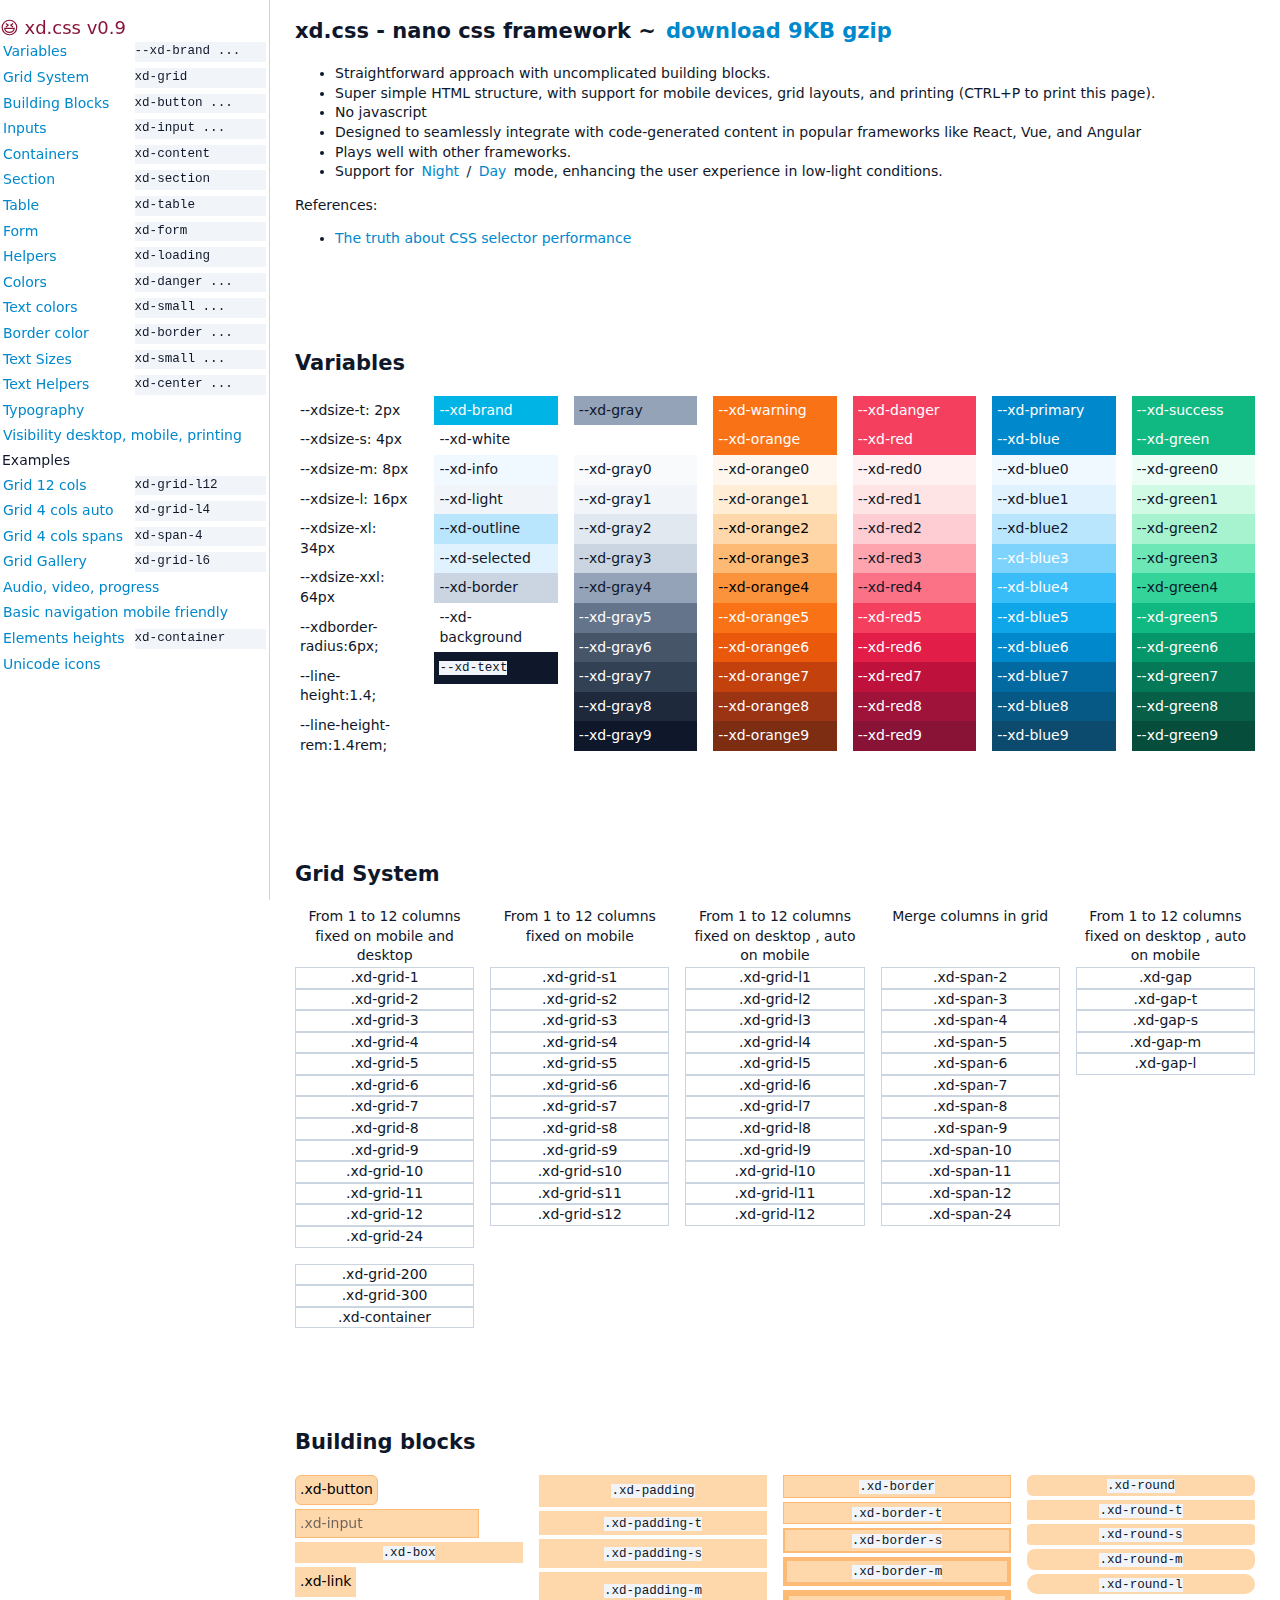
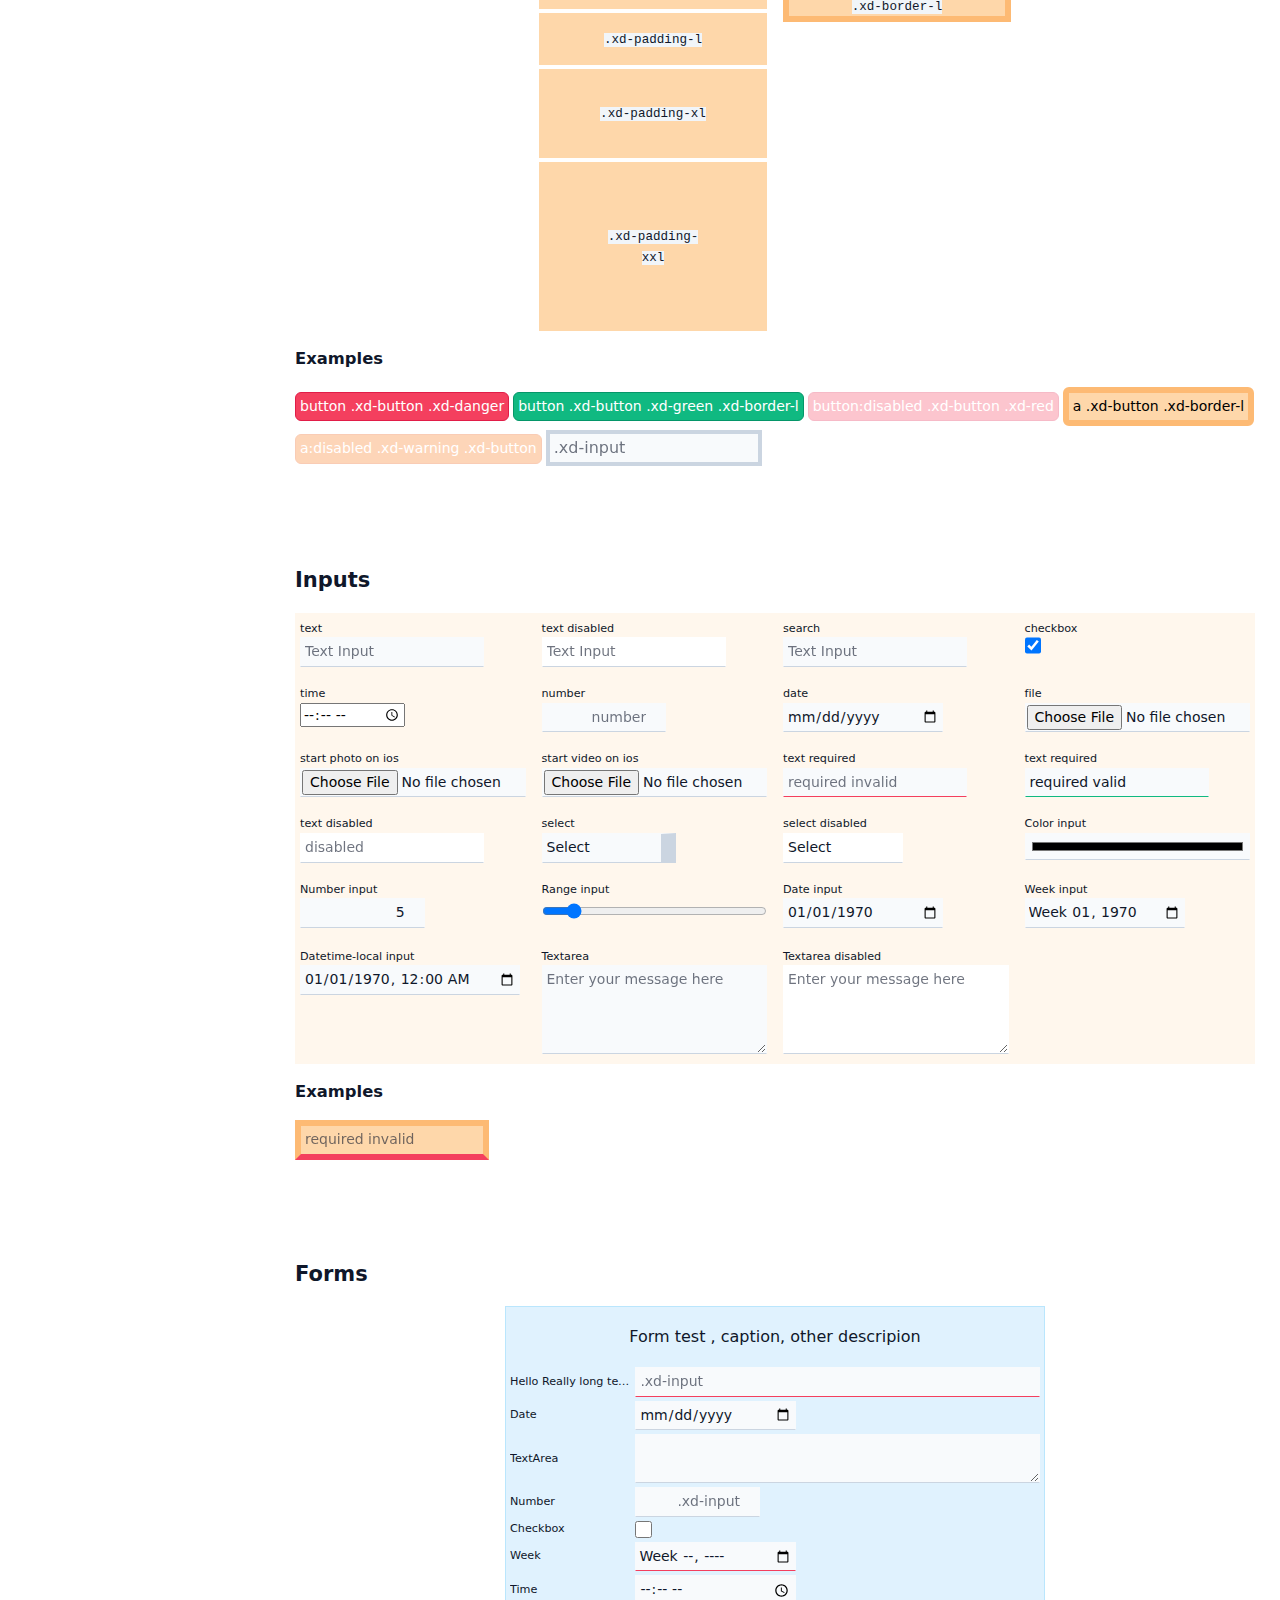
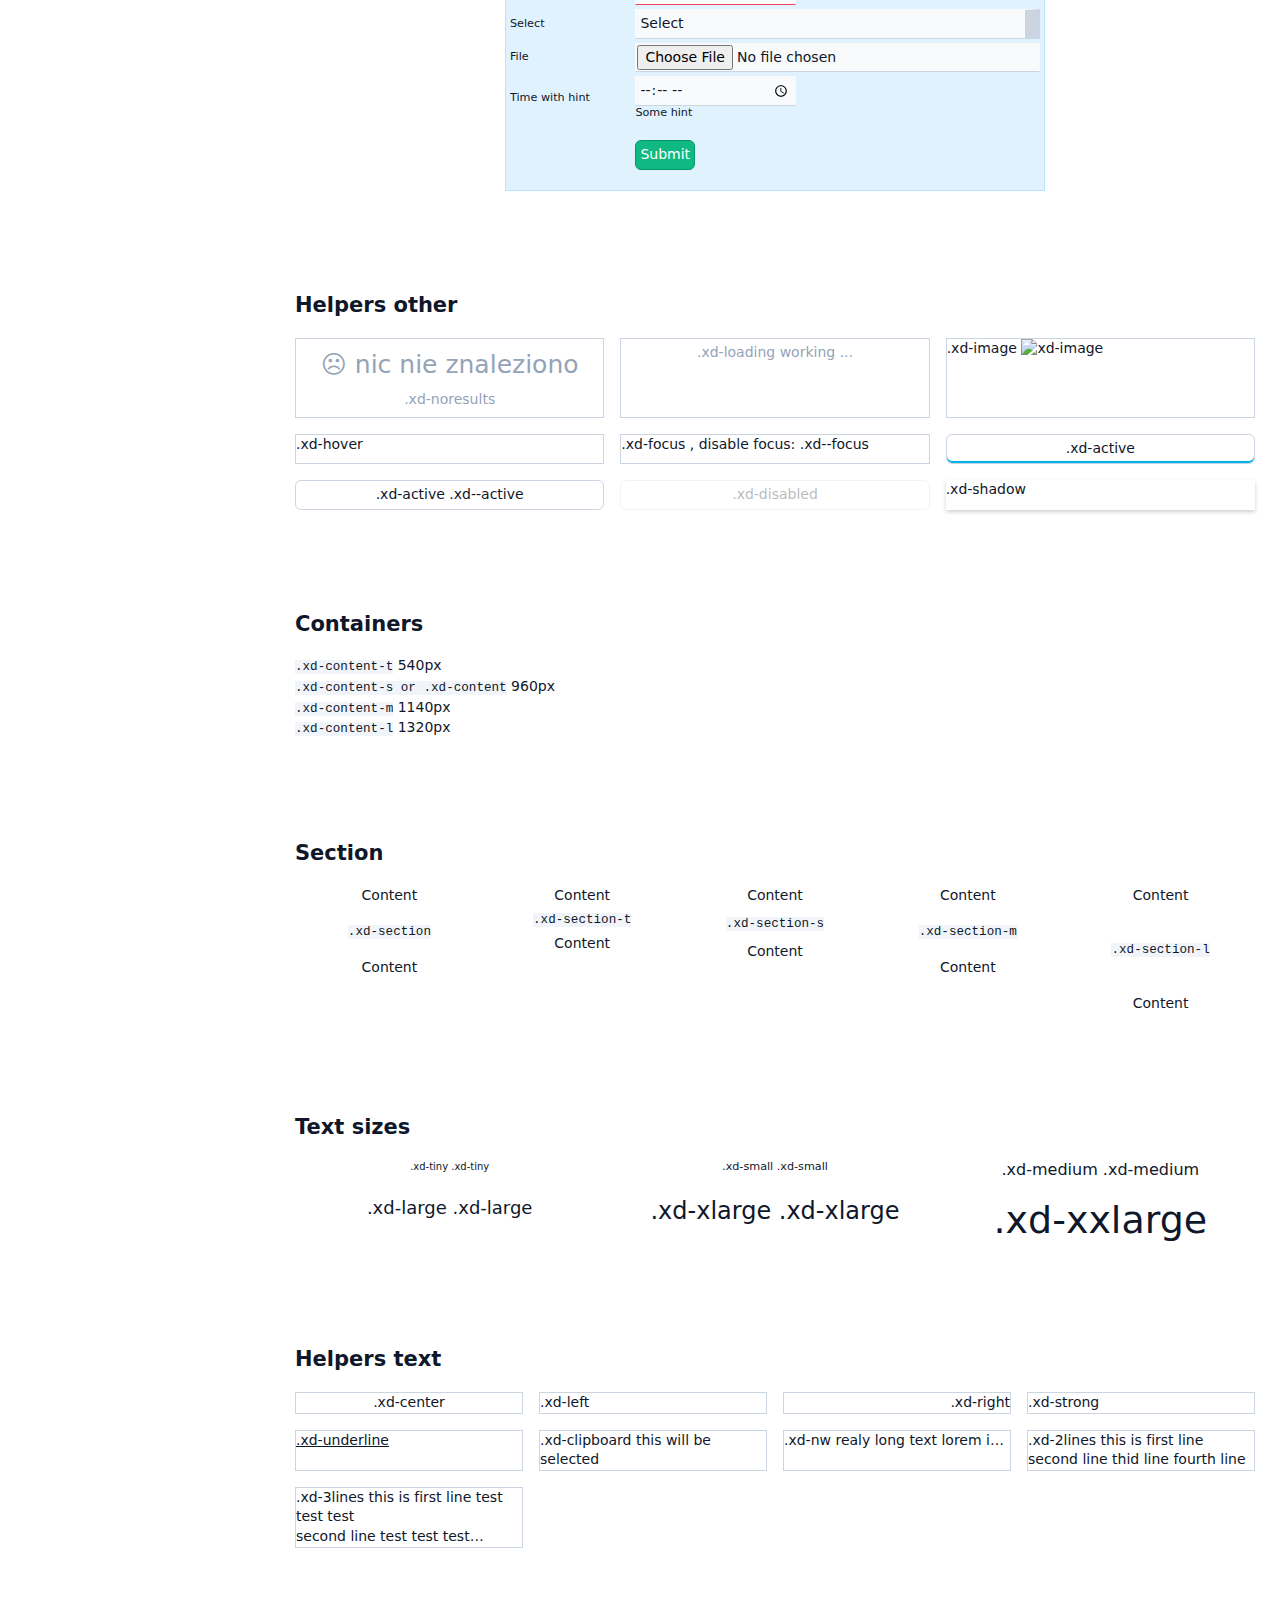
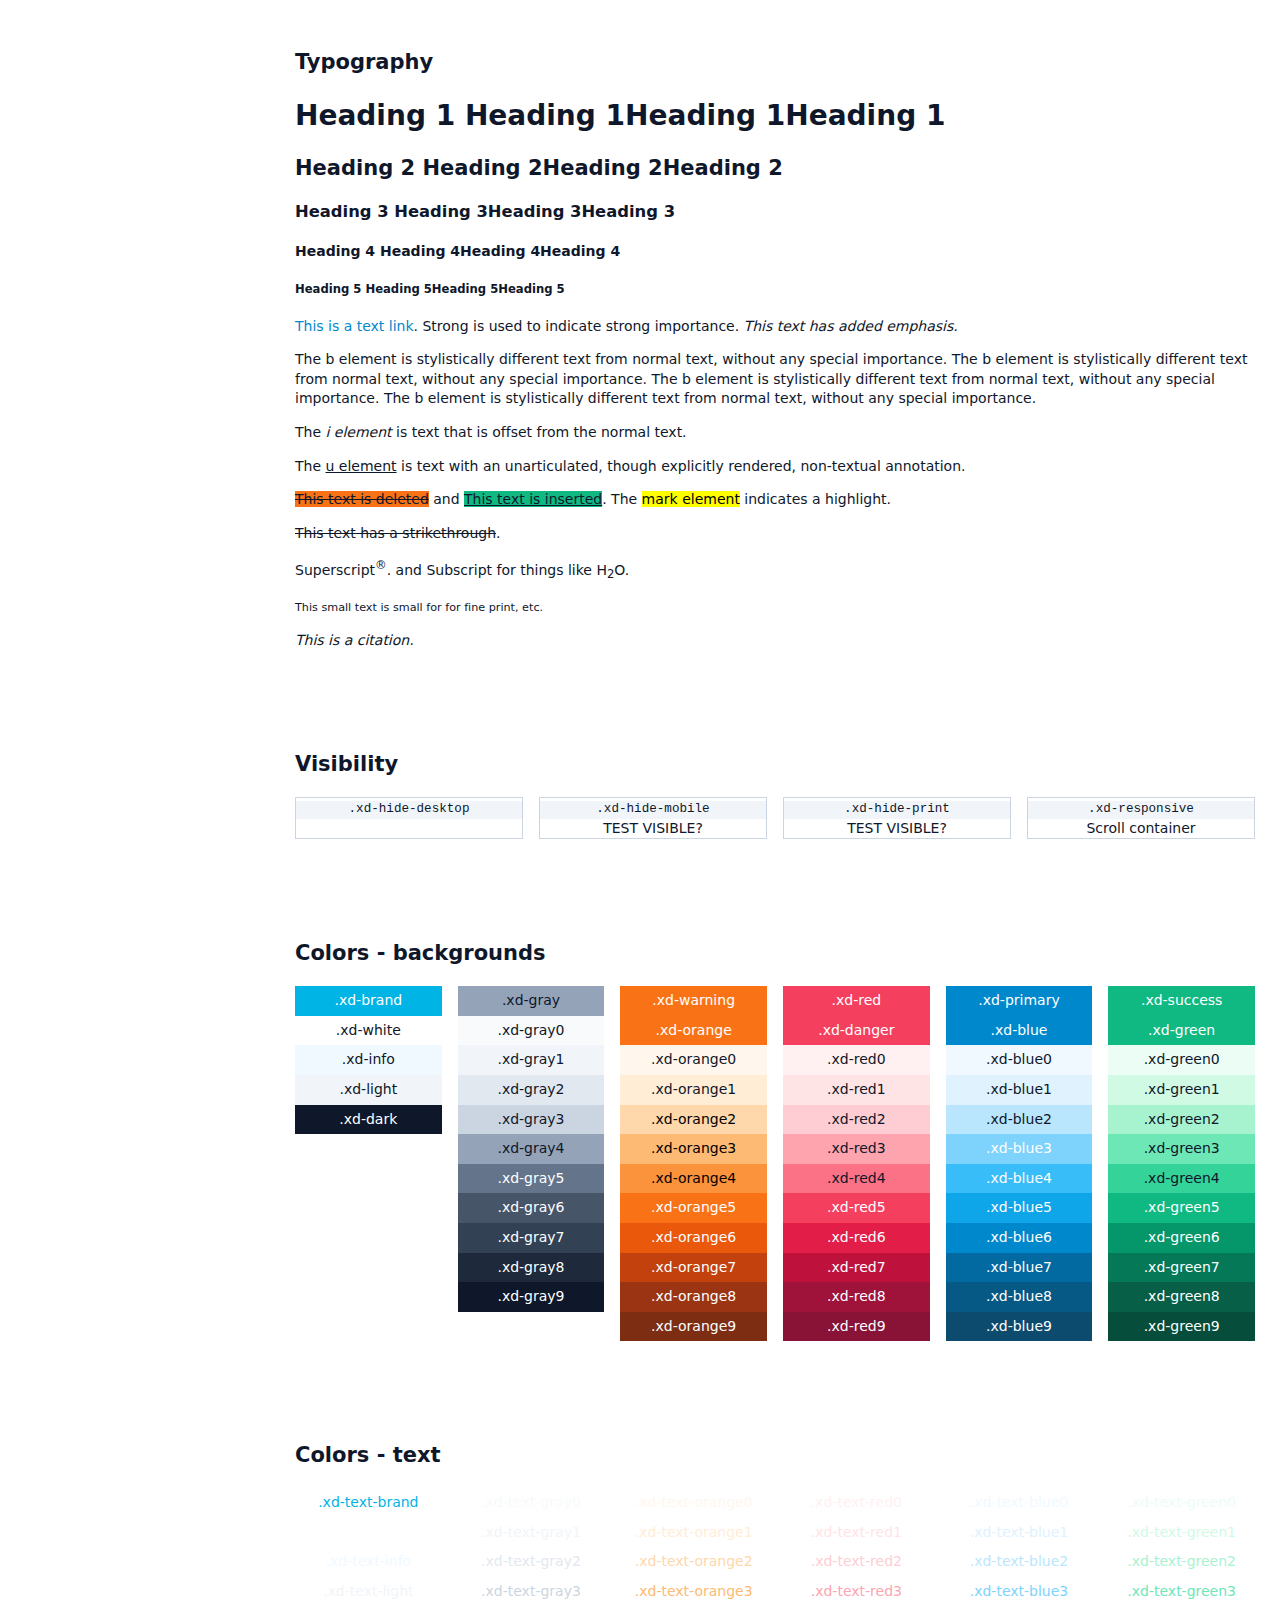
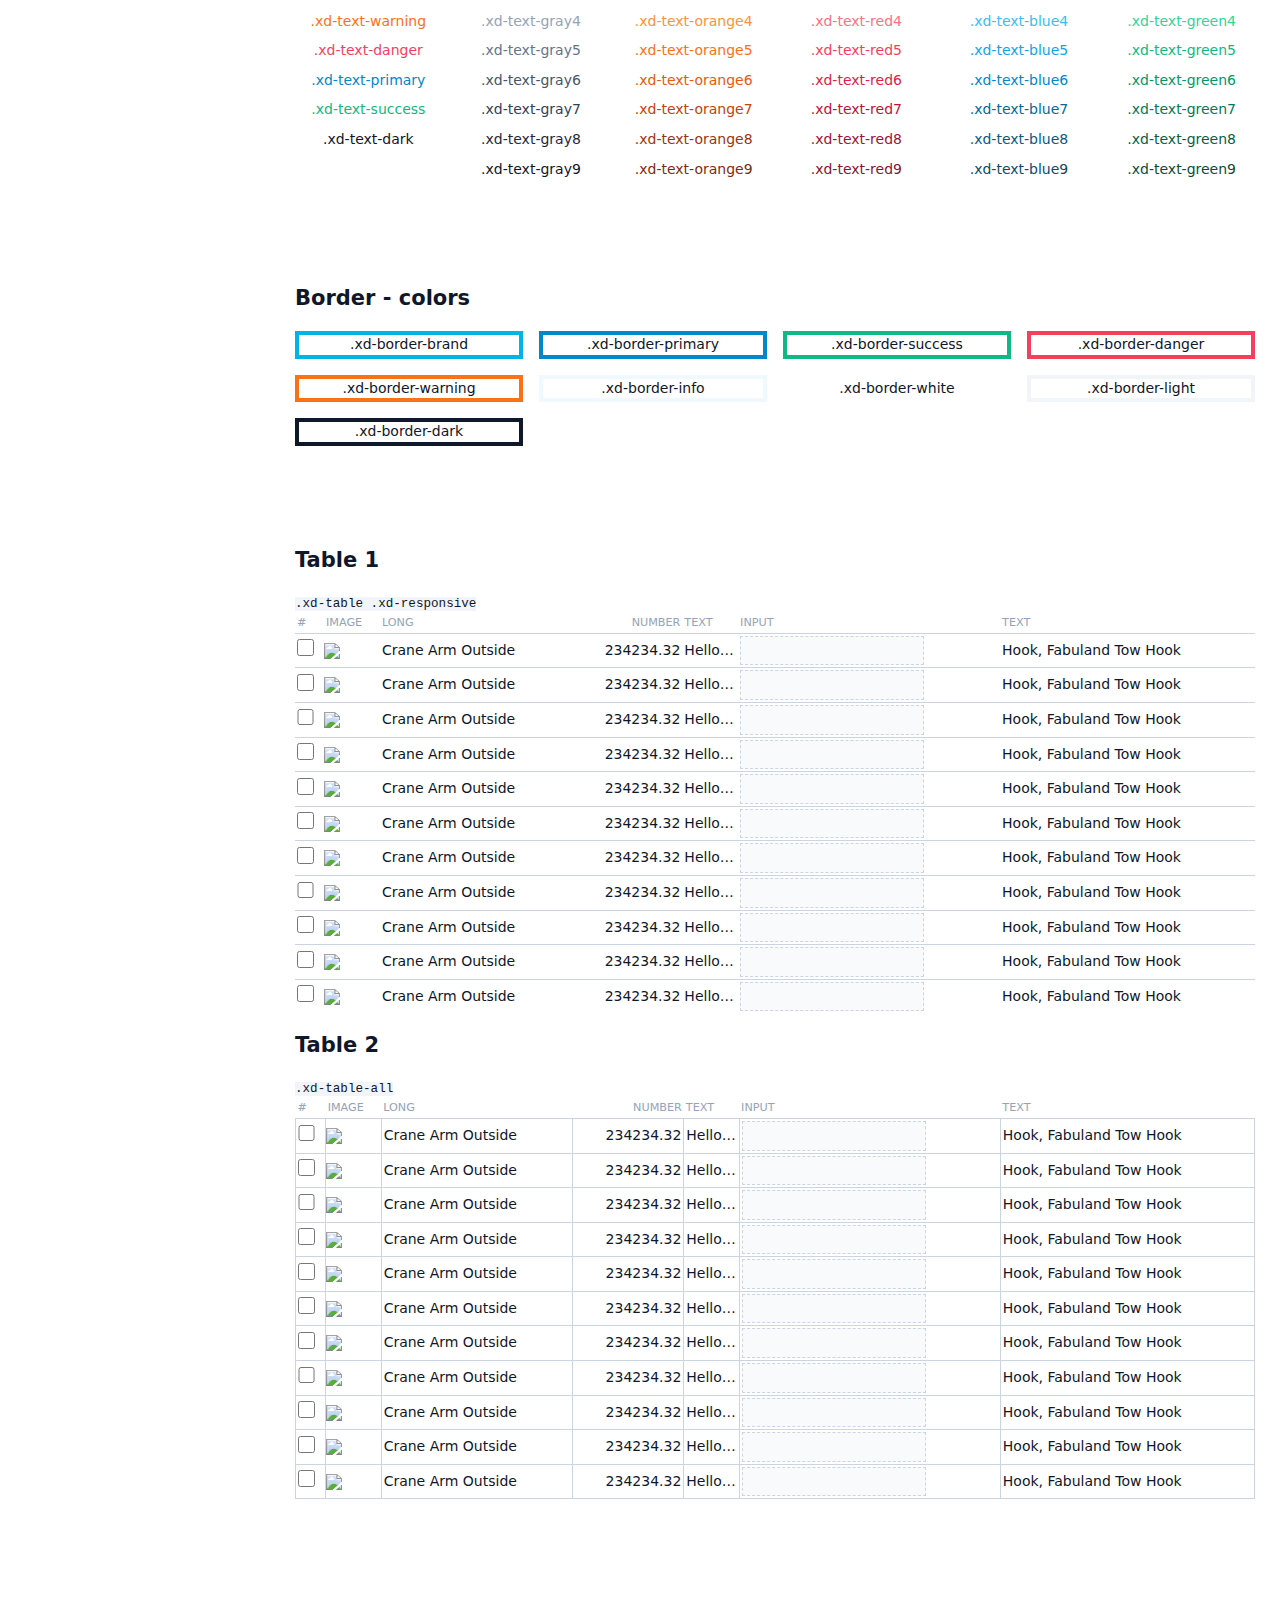
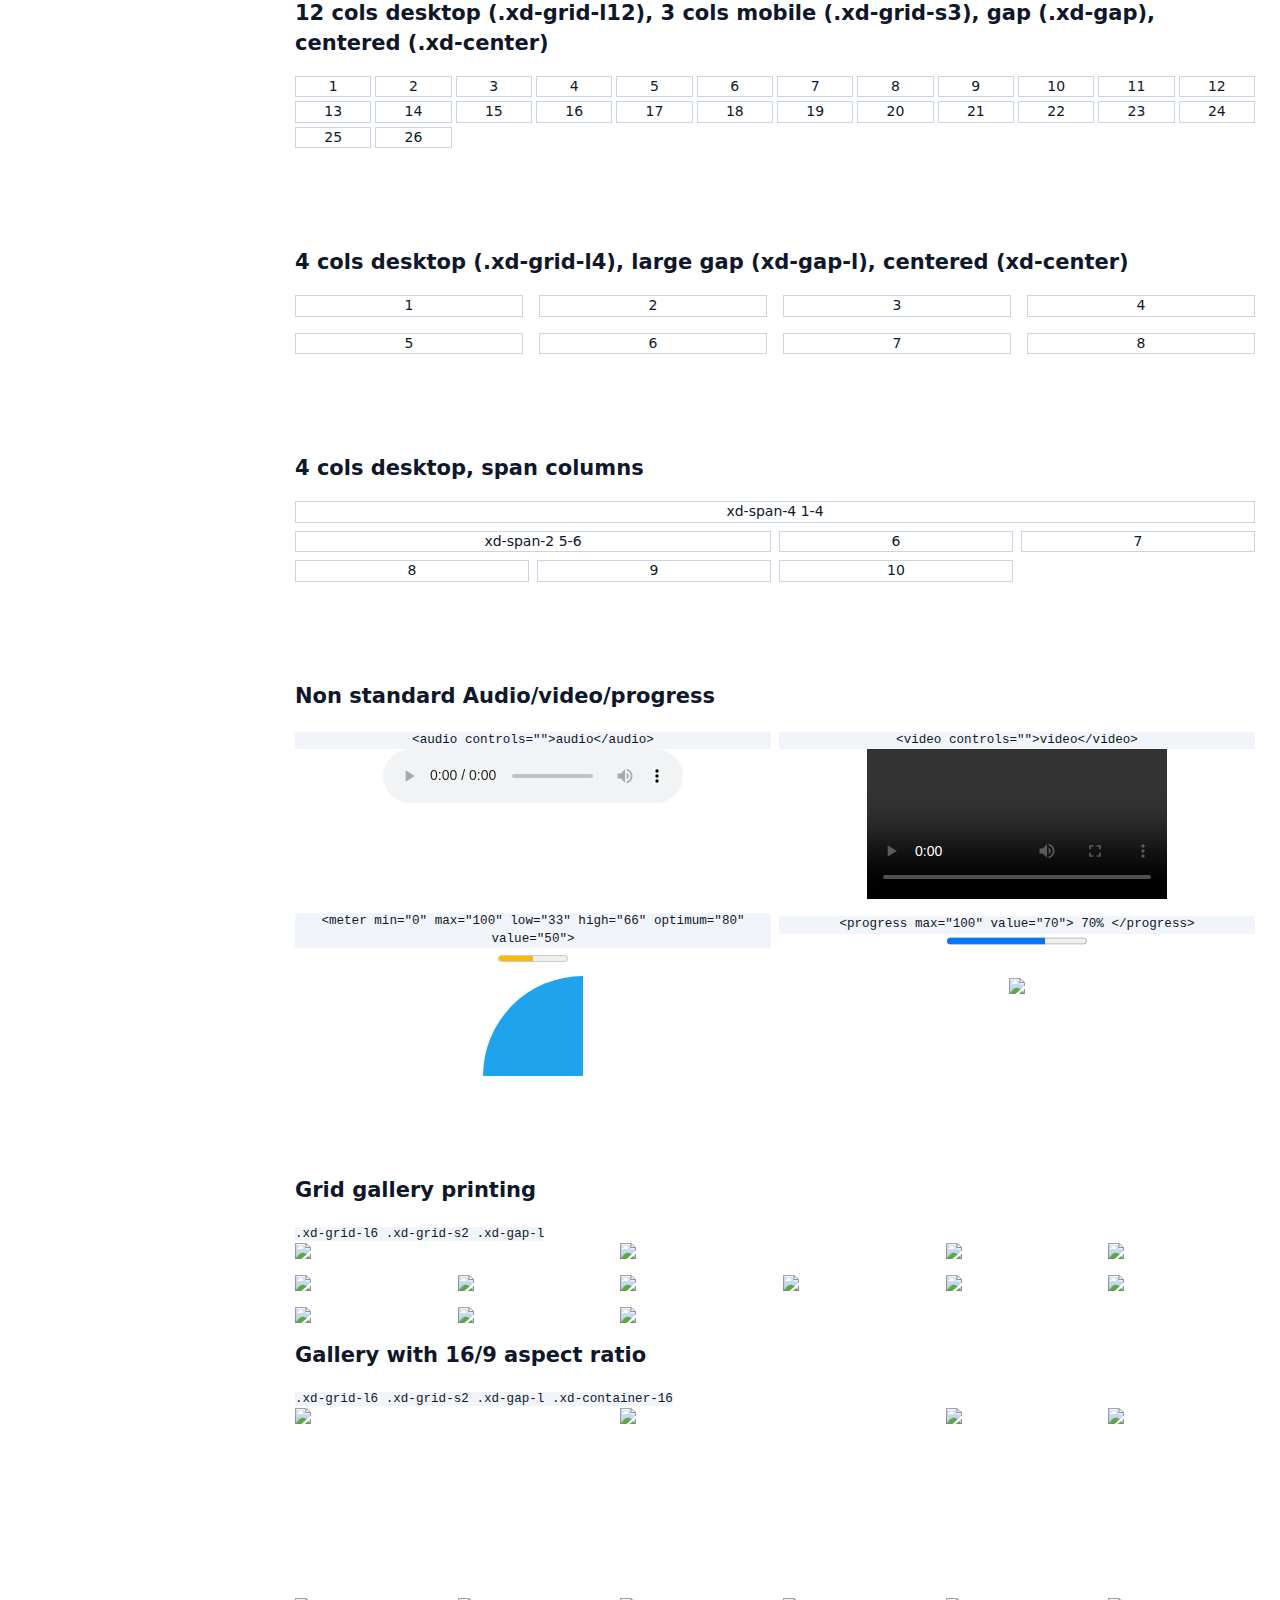
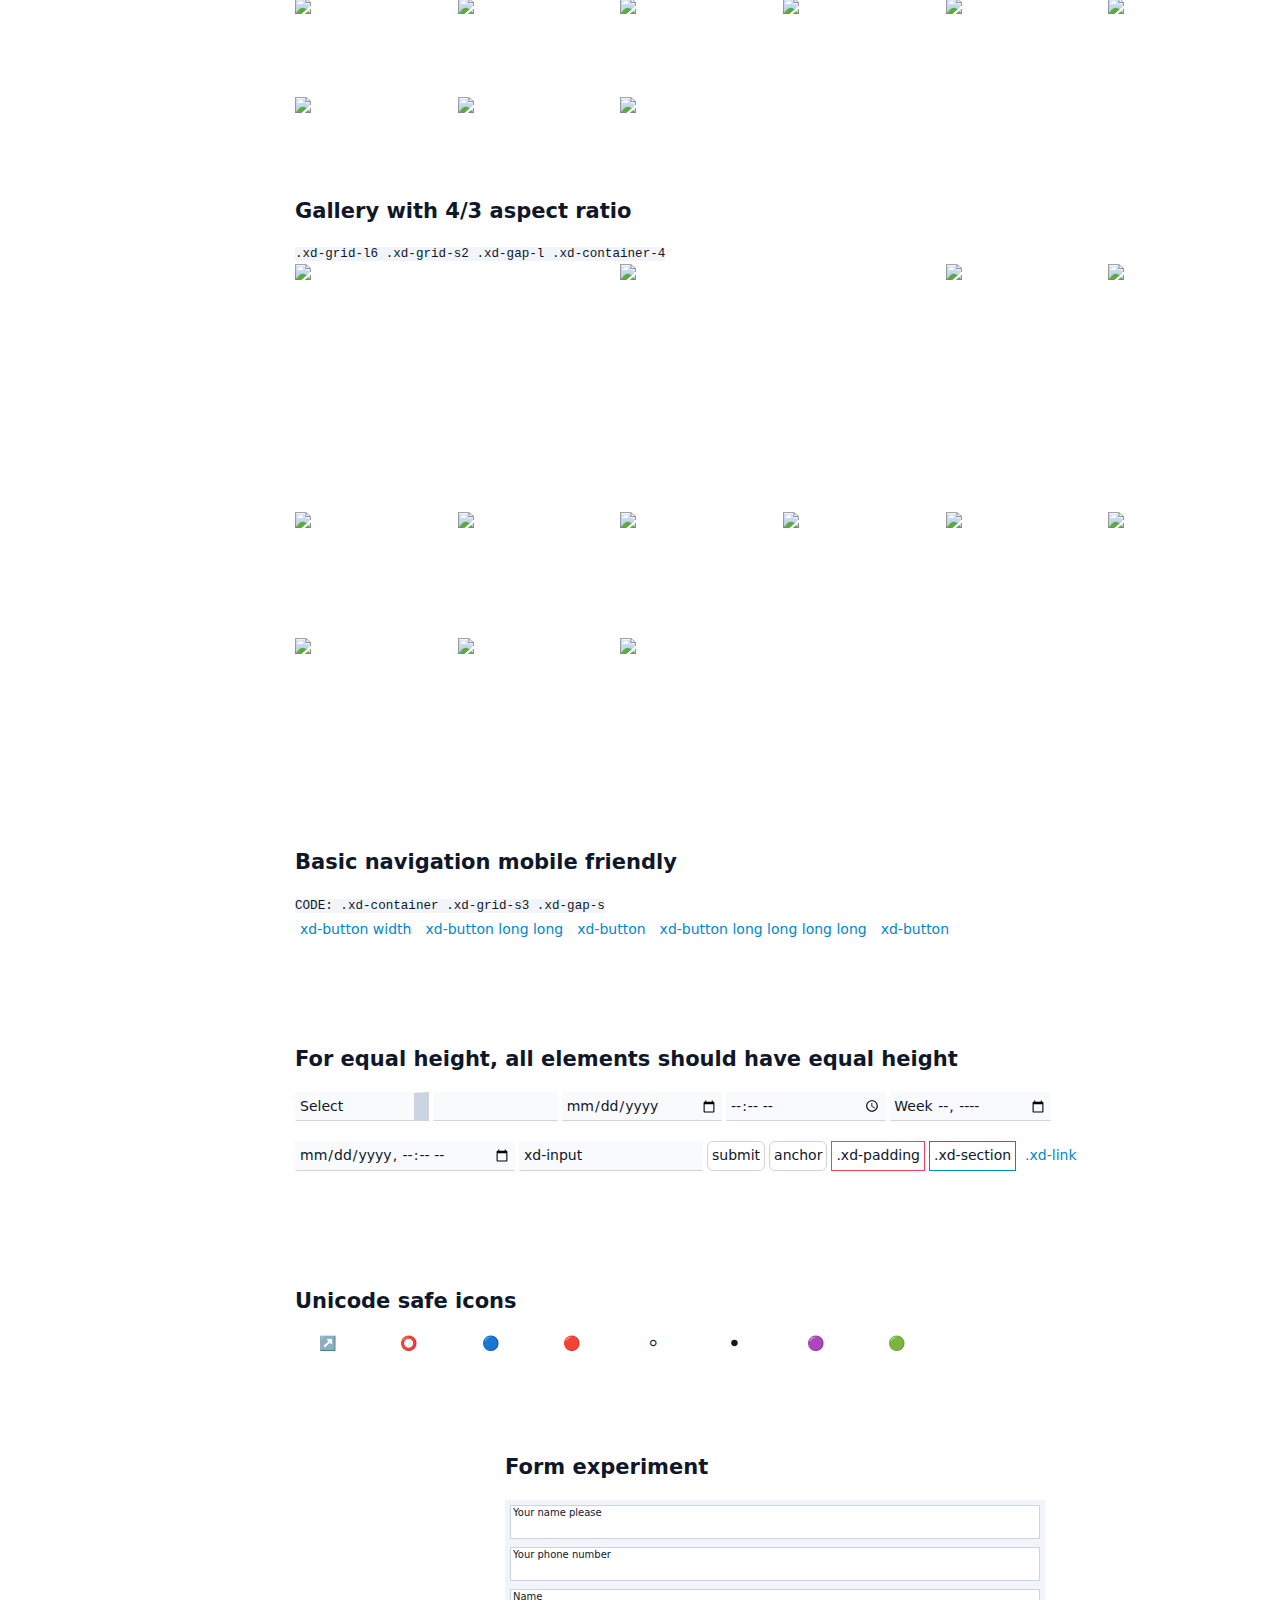
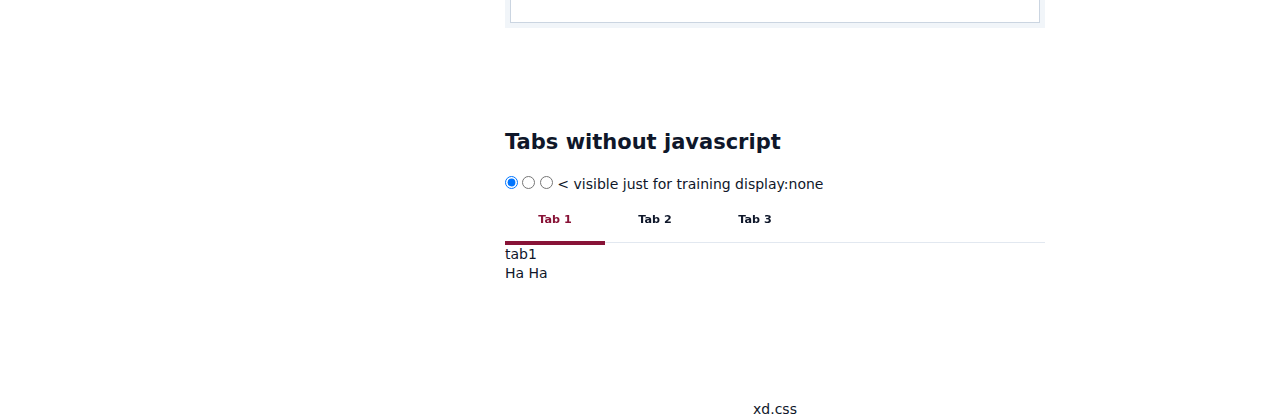
==== commit b93bfecd: "update" ====
--- a/index.html
+++ b/index.html
@@ -532,6 +532,7 @@
           <div class="xd-border xd-hover">.xd-hover</div>
           <div class="xd-border xd-focus">.xd-focus , disable focus: .xd--focus</div>
           <a class="xd-border xd-active xd-button">.xd-active</a>
+          <a class="xd-border xd-active xd--active xd-button">.xd-active .xd--active</a>
           <a class="xd-border xd-disabled xd-button">.xd-disabled</a>
           <div class="xd-shadow">.xd-shadow</div>
         </div>
--- a/xd.css
+++ b/xd.css
@@ -28,7 +28,7 @@
   --xd-background:var(--xd-gray1);  --xd-white:#000020; 
   }
   
-  /*! Extract from normalize.css v8.0.1 | MIT License  + custom modifications  */
+  /*! Extract from normalize.css v8.0.1 | MIT License  +  modifications  */
   body 	{ min-height: 100vh; text-rendering: optimizeSpeed; margin:0}
   pre 	{ font-family:monospace, monospace; font-size:1em }
   a 	  { background-color:transparent }
@@ -132,15 +132,15 @@
   .xd-medium 	{ font-size:1.143rem !important; font-weight:500; line-height:var(--line-height-rem); } /*sync with buttons , for v_more_v4*/
   .xd-large 	{ font-size:1.286rem !important; font-weight:500; line-height:1.3em}
   .xd-xlarge 	{ font-size:1.714rem !important; font-weight:500; line-height:1.3em }
-  .xd-xxlarge 	{ font-size:2.714rem !important; font-weight:500; line-height:1.3em }
+  .xd-xxlarge { font-size:2.714rem !important; font-weight:500; line-height:1.3em }
   
   /*UTILITY*/
   .xd-shadow 	{ box-shadow:rgba(0, 0, 0, 0.18) 0px 2px 4px }
-  .xd-strong, b, strong 	{ 
-    font-weight:500 !important; /*text-shadow:-0.04ex 0 0 currentColor, 0.04ex 0 0 currentColor; -webkit-text-stroke-width:0.04ex */
-  }
+  /*text-shadow:-0.04ex 0 0 currentColor, 0.04ex 0 0 currentColor; -webkit-text-stroke-width:0.04ex */
+  .xd-strong, b, strong 	{ font-weight:500 !important; }
   .xd-underline 	{ text-decoration: underline;}
-  .xd-left 	{ text-align:left !important; direction:ltr /*cancel grid*/}
+  /*direction:ltr cancel parent container ltr*/
+  .xd-left 	{ text-align:left !important; direction:ltr}
   .xd-right 	{ text-align:right !important }
   .xd-center 	{ text-align:center !important }
   .xd-center-x 	{ justify-content:center }
@@ -185,9 +185,9 @@
   table.xd-table-all > tbody > tr > td, table.xd-table-all > tfoot > tr > th 	{ border:1px solid var(--xd-border) }
   table.xd-table a:hover 	{ text-decoration:underline }
   table.xd-table .xd-button, table.xd-table .xd-tag 	{ vertical-align:middle }
-  td .xd-input, .xd-input-table 	{ background-color:inherit;  border:1px dashed var(--xd-gray3) }
+  td .xd-input, .xd-input-table 	{   border:1px dashed var(--xd-gray3) }
   td .xd-input:hover, .xd-input-table:hover 	{ background-color:var(--xd-gray0) }
-  td.xd-image 	{ padding:1px 4px !important; vertical-align:middle }
+  td .xd-image 	{ padding:1px 4px !important; vertical-align:middle }
   /*Grid helpers*/
   .xd-container 	{ display:flex; flex-wrap:wrap; overflow-x:auto; align-items:baseline }
   .xd-container-16 img 	{ aspect-ratio:16/9; object-fit:cover }
@@ -355,18 +355,16 @@
     .xd-layout-2 { display: flex; flex-direction: row; flex-wrap: nowrap; }
     .xd-layout-2  .xd-nav { position: sticky; top: 0; border-right: 1px solid var(--xd-gray3); min-width:  270px; max-width:  270px; height: 100vh; overflow-y: auto;}
   }
-  @media screen and (max-width:600px) 	{
-    .xd-layout-2  .xd-nav { max-height:300px ; overflow-y: auto;}
-  }
+  @media screen and (max-width:600px) {.xd-layout-2  .xd-nav { max-height:300px ; overflow-y: auto;} }
   
   .xd-loading 	{ animation:xd-loading 1s step-start infinite; animation-delay:0.5s; color:var(--xd-gray4); text-align:center }
-  .xd-loading:after 	{ font-weight:300;content:"working ..."; direction:ltr; white-space:nowrap }
-  .xd-noresults 	{ font-weight:300; color:var(--xd-gray4); display:grid; grid-template-columns:repeat(1, minmax(10px, 1fr)); gap:var(--xdsize-m); text-align:center !important; padding: var(--xdsize-m) }
+  .xd-loading:after { font-weight:300;content:"working ..."; direction:ltr; white-space:nowrap }
+  .xd-noresults     { font-weight:300; color:var(--xd-gray4); display:grid; grid-template-columns:repeat(1, minmax(10px, 1fr)); gap:var(--xdsize-m); text-align:center !important; padding: var(--xdsize-m) }
   .xd-noresults:before 	{ font-size:25px; content:"☹ nic nie znaleziono"; white-space:nowrap }
-  @keyframes xd-loading 	{ 50% 	{ opacity:0 }}
+  @keyframes xd-loading { 50% 	{ opacity:0 }}
   
   /*Active links*/
-  .router-link-exact-active, .xd-active 	{ box-shadow:inset 0 -2px 0 var(--xd-brand) !important }
+  .router-link-exact-active:not(.xd--active), .xd-active:not(.xd--active) 	{ box-shadow:inset 0 -2px 0 var(--xd-brand) !important }
   .xd-link 	{ text-overflow:ellipsis; white-space:nowrap; overflow:hidden;  color:var(--xd-blue6); cursor:pointer }
   .xd-link:hover 	{ text-decoration:underline }
   
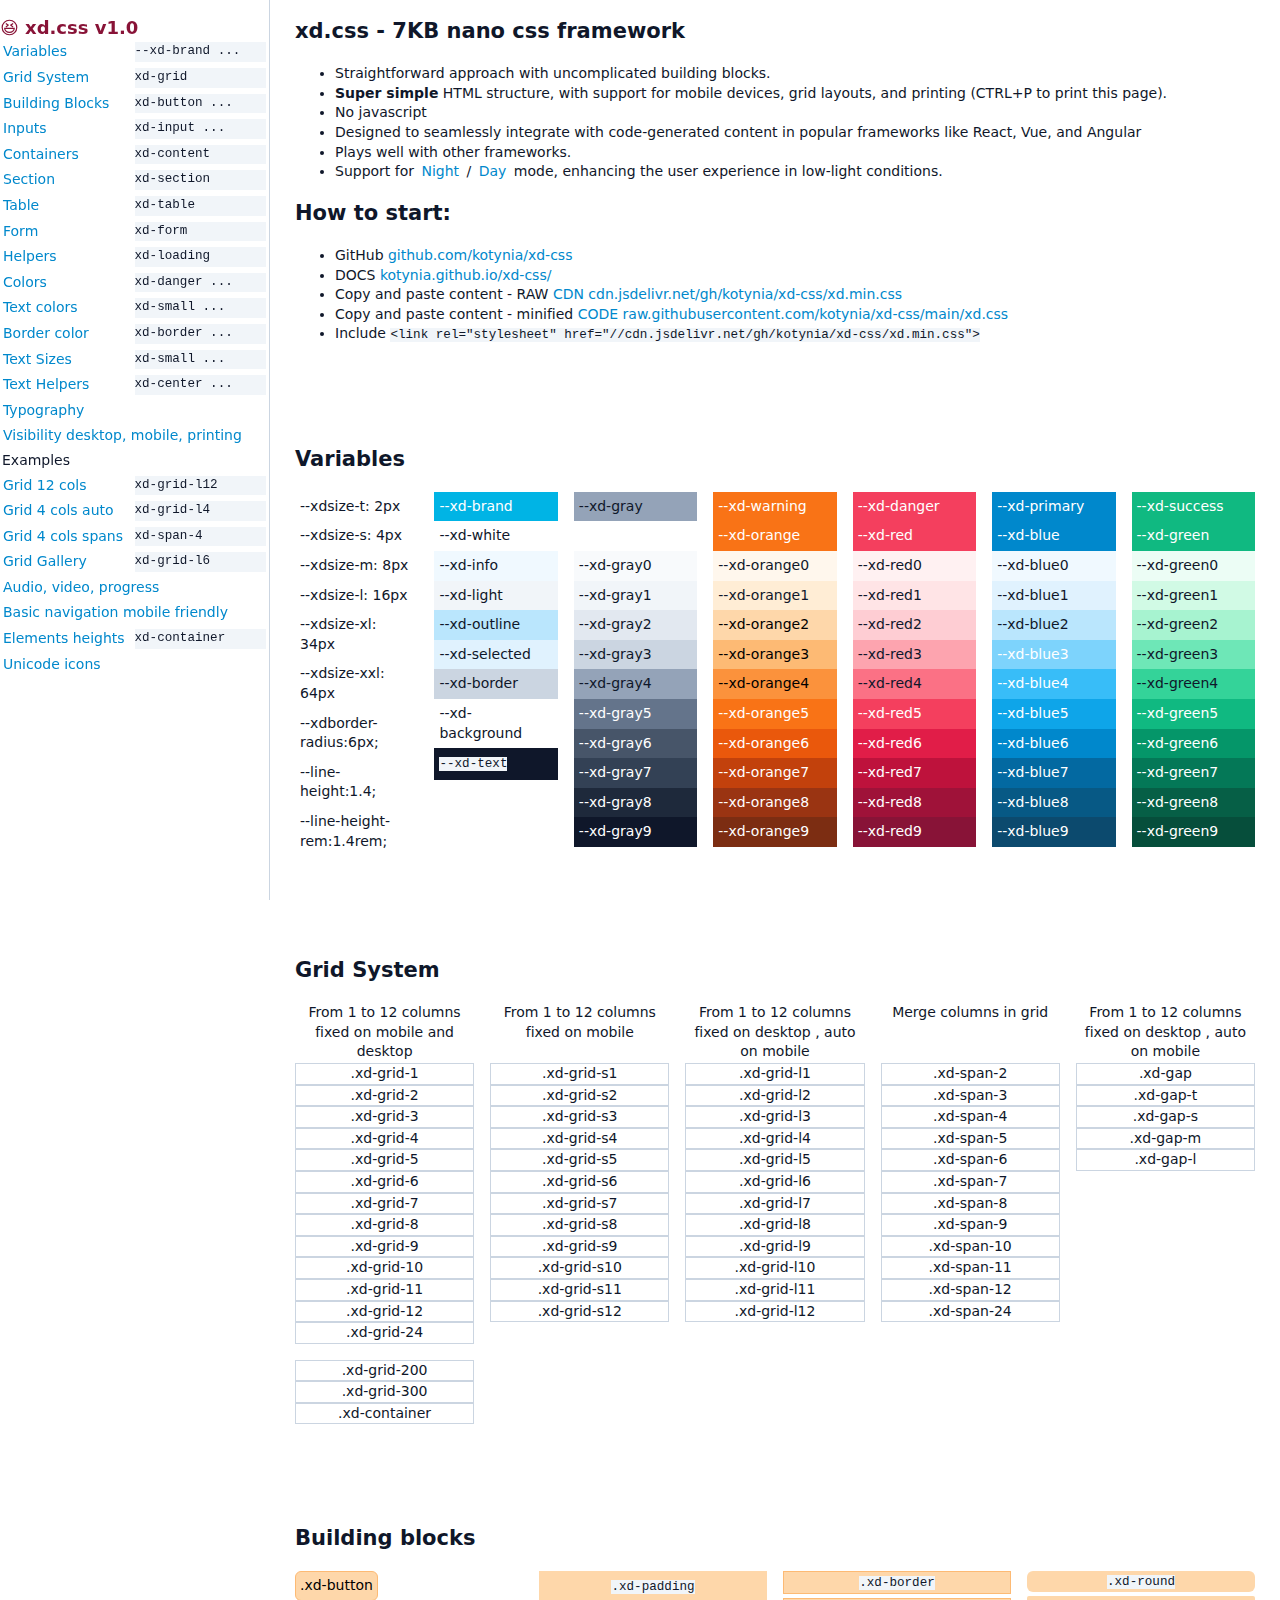
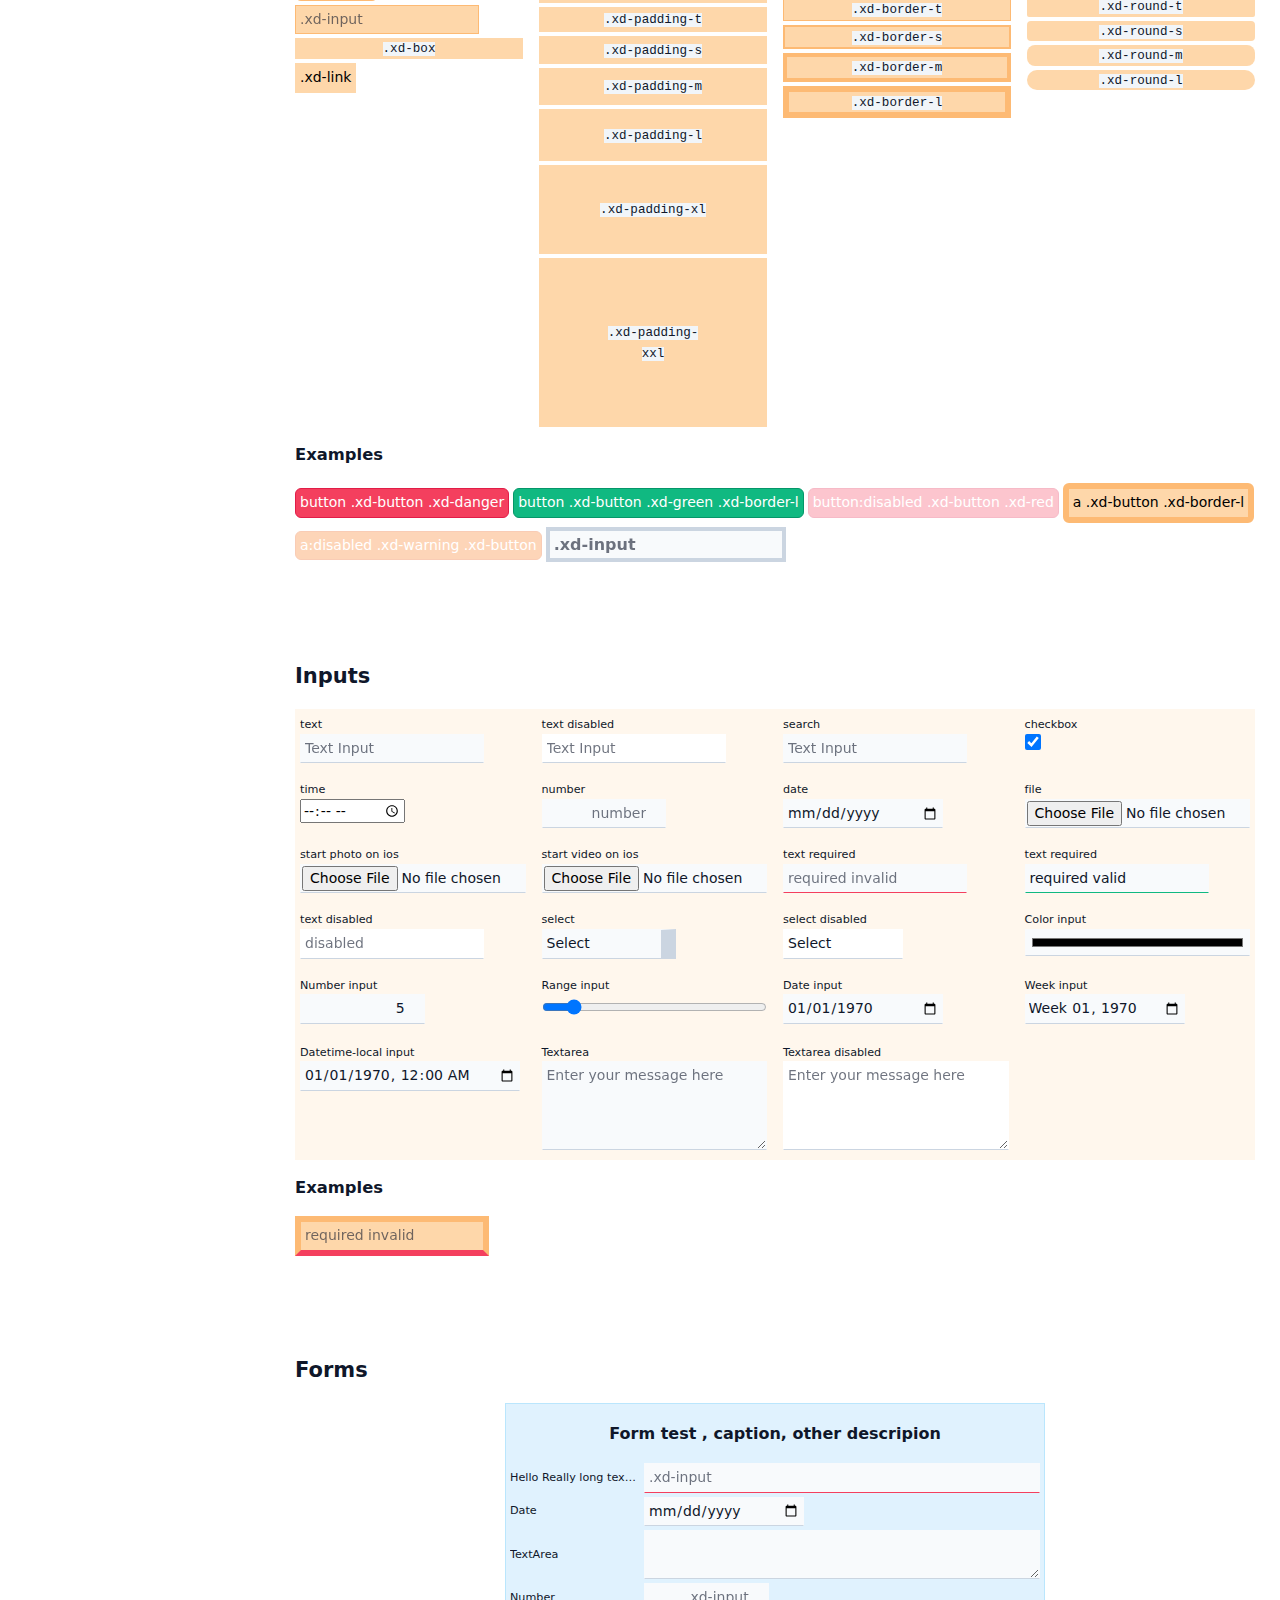
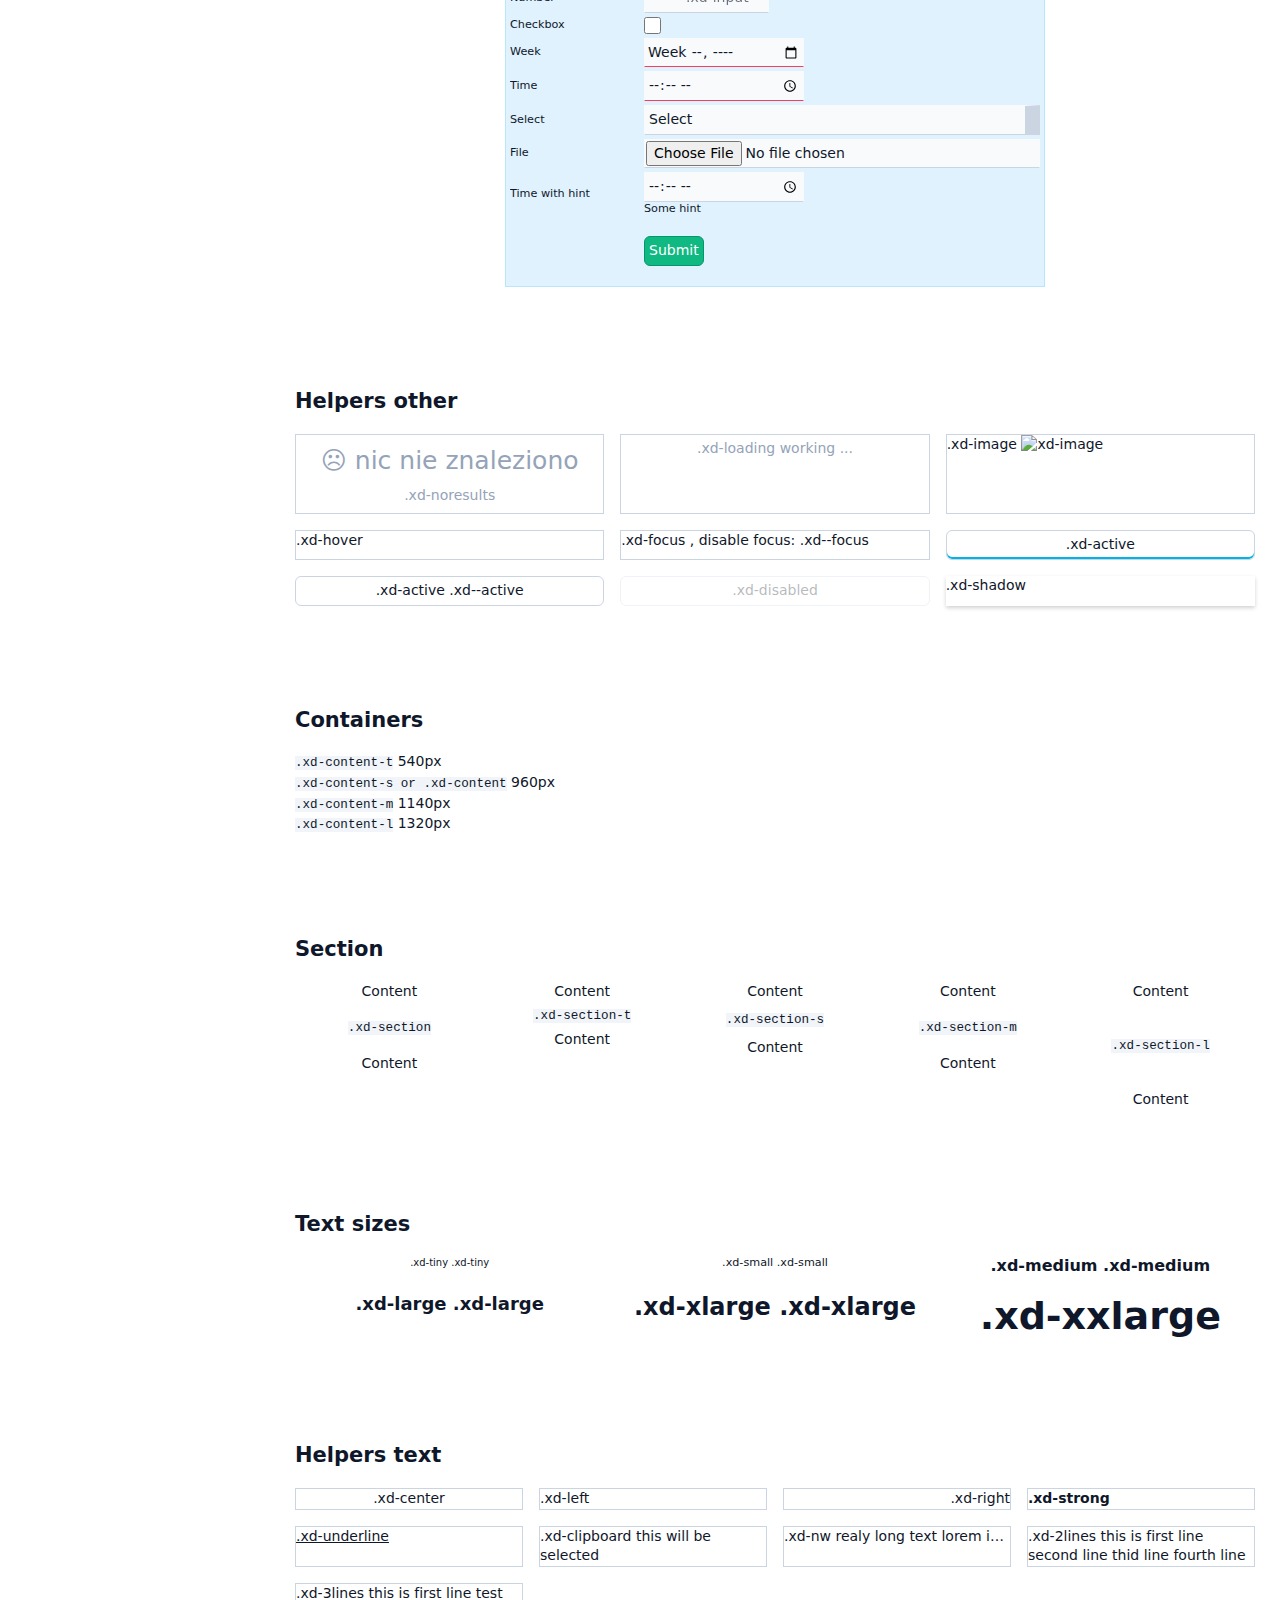
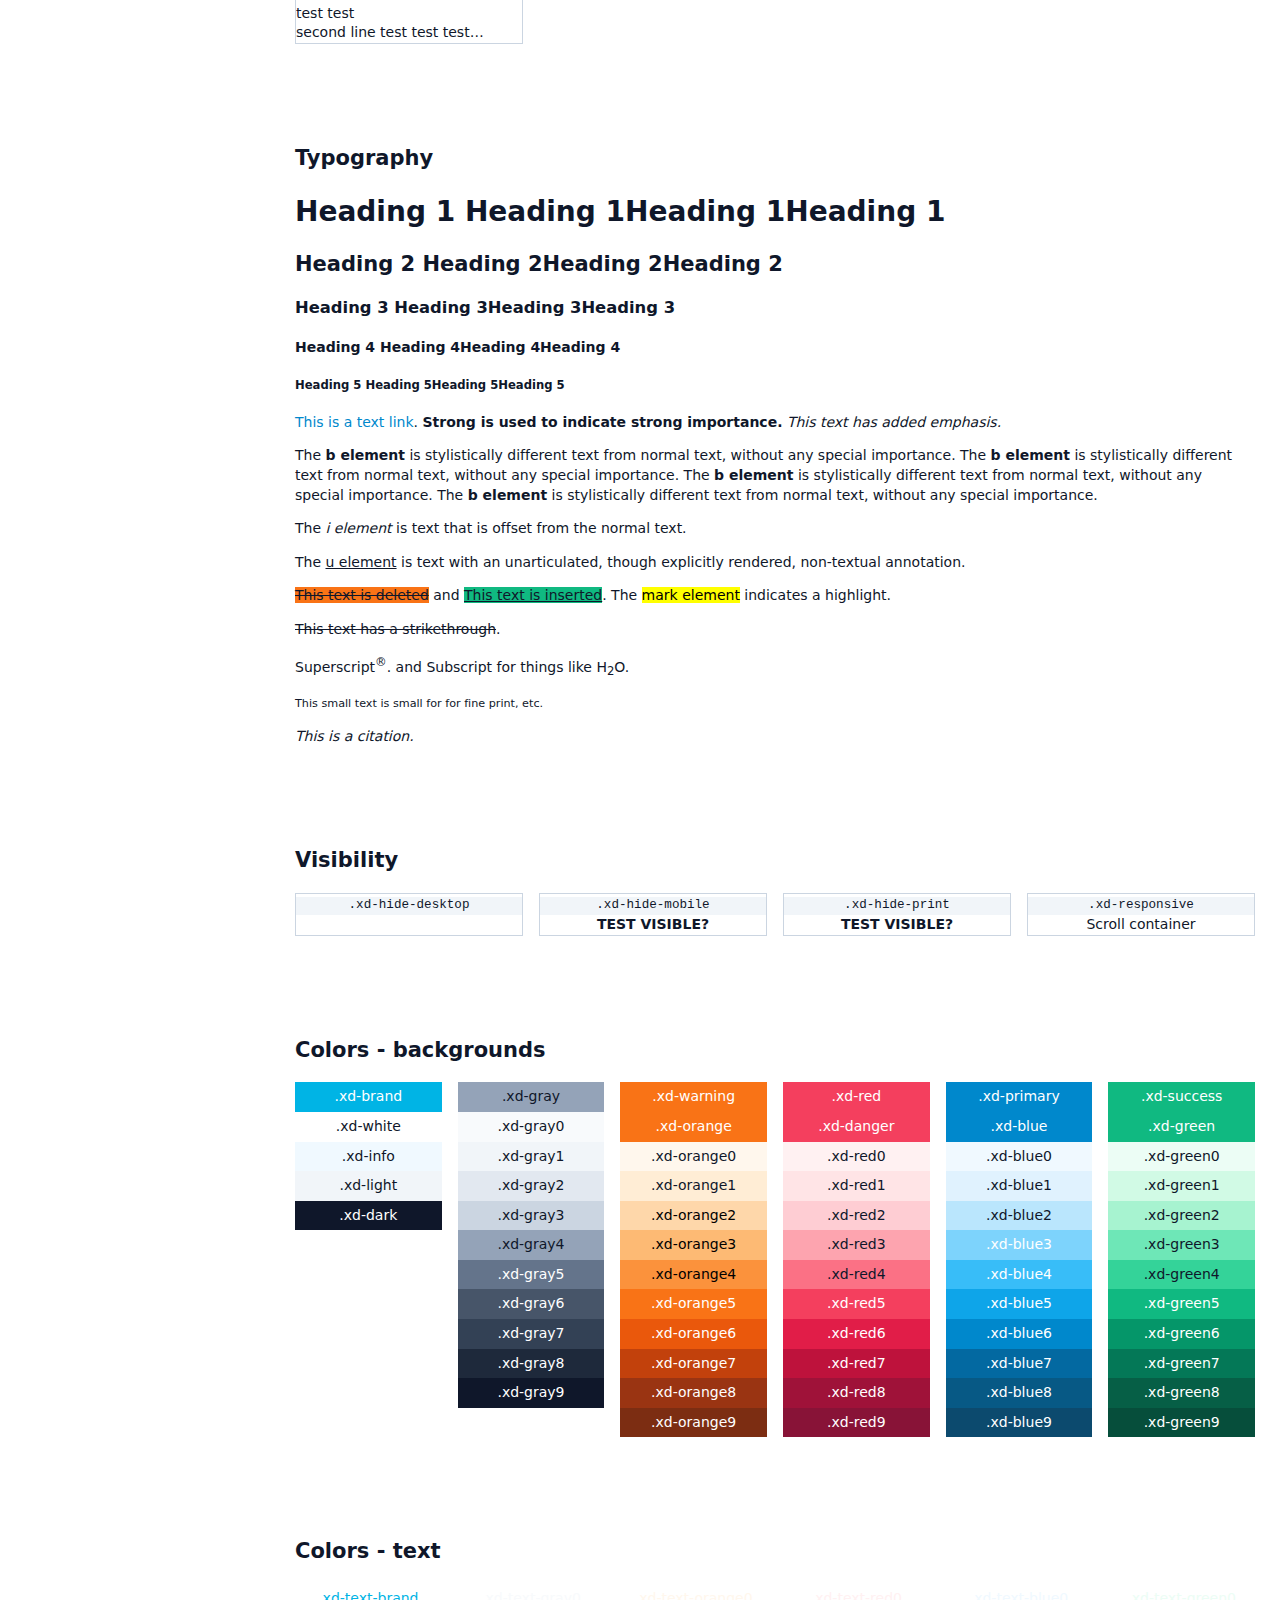
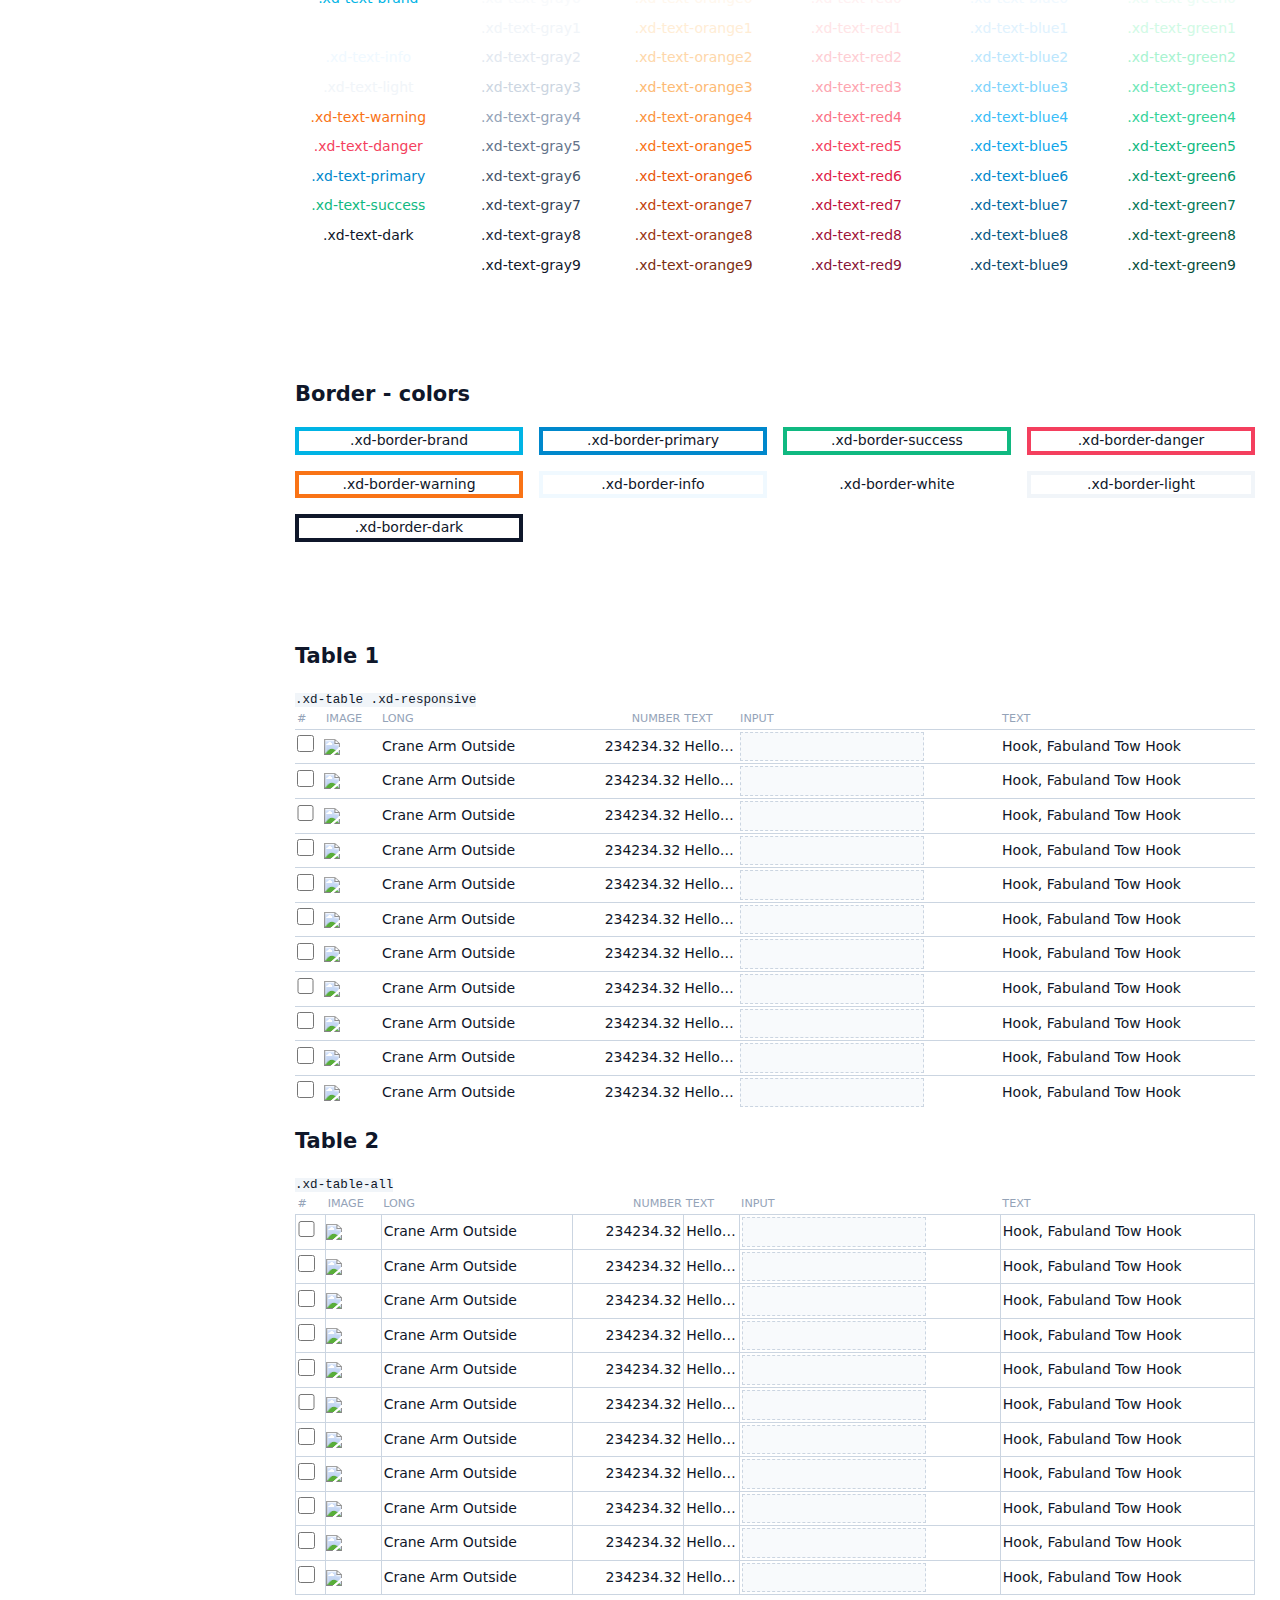
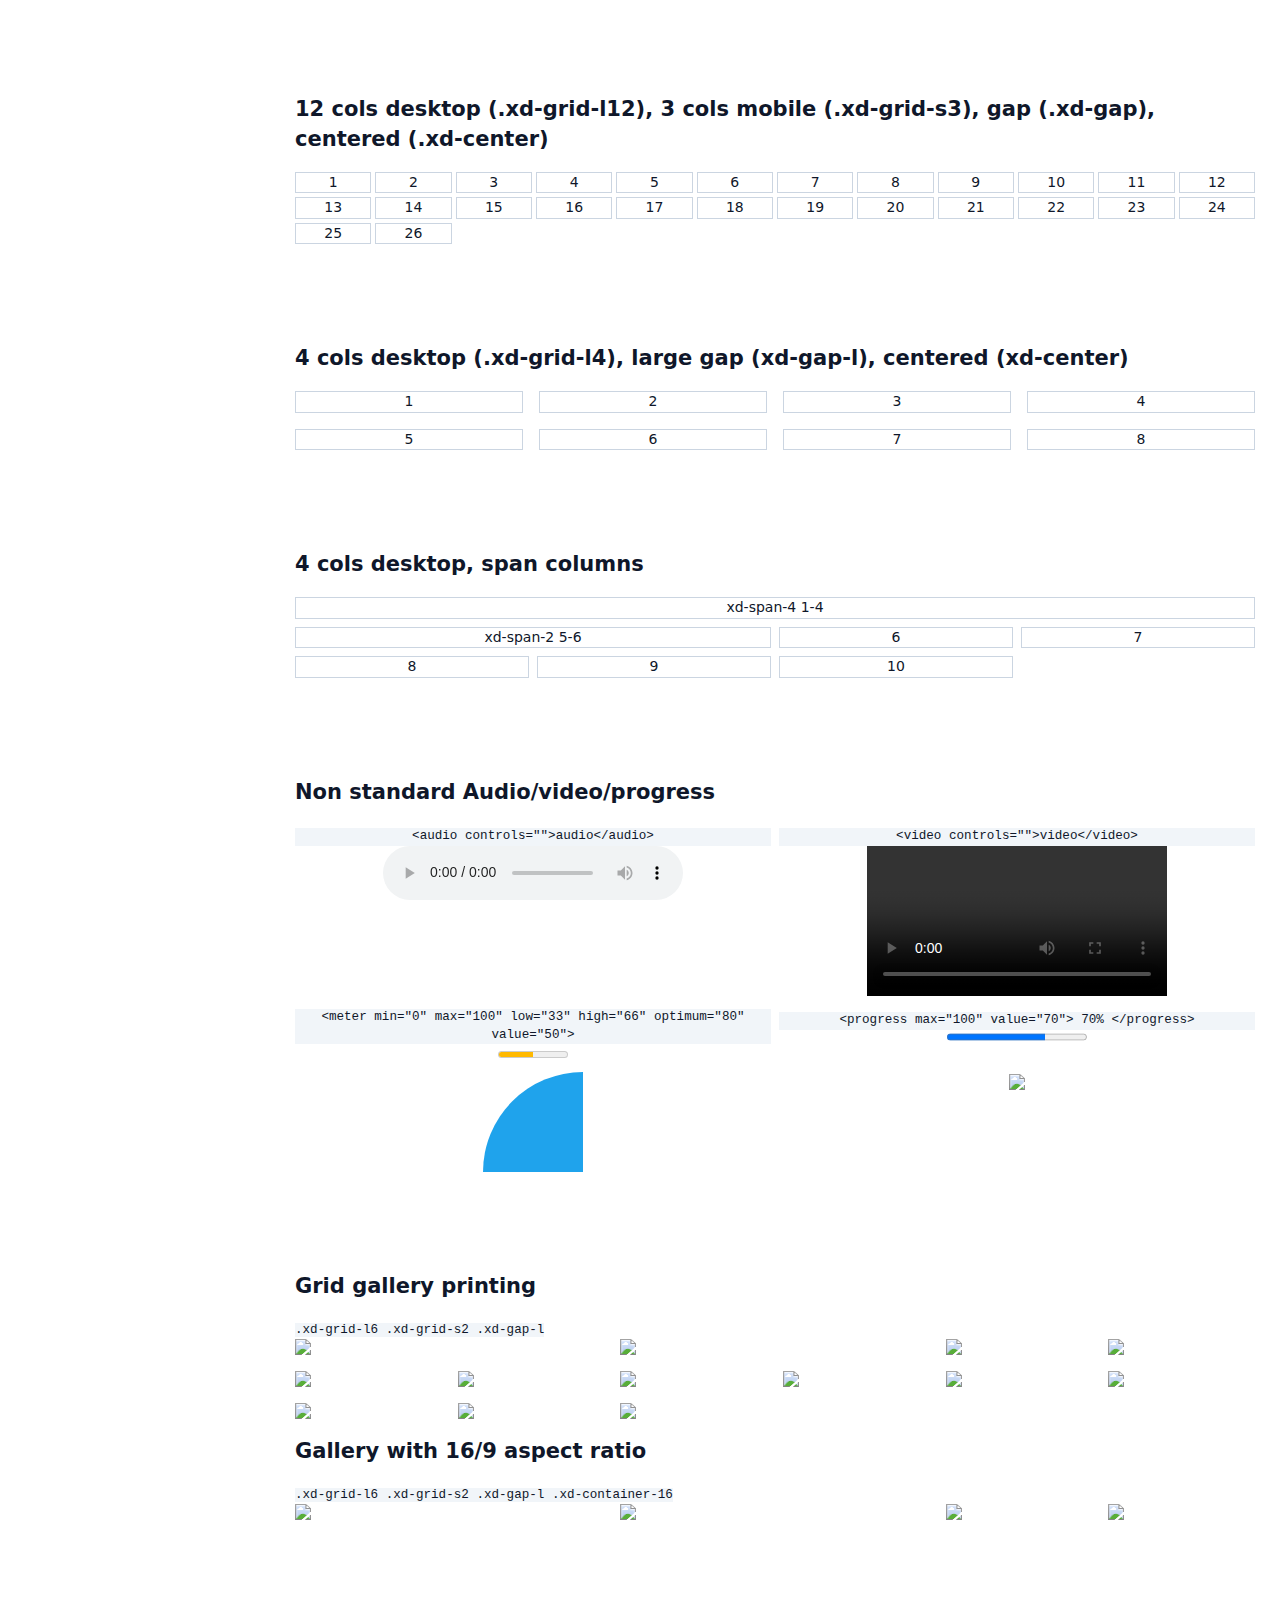
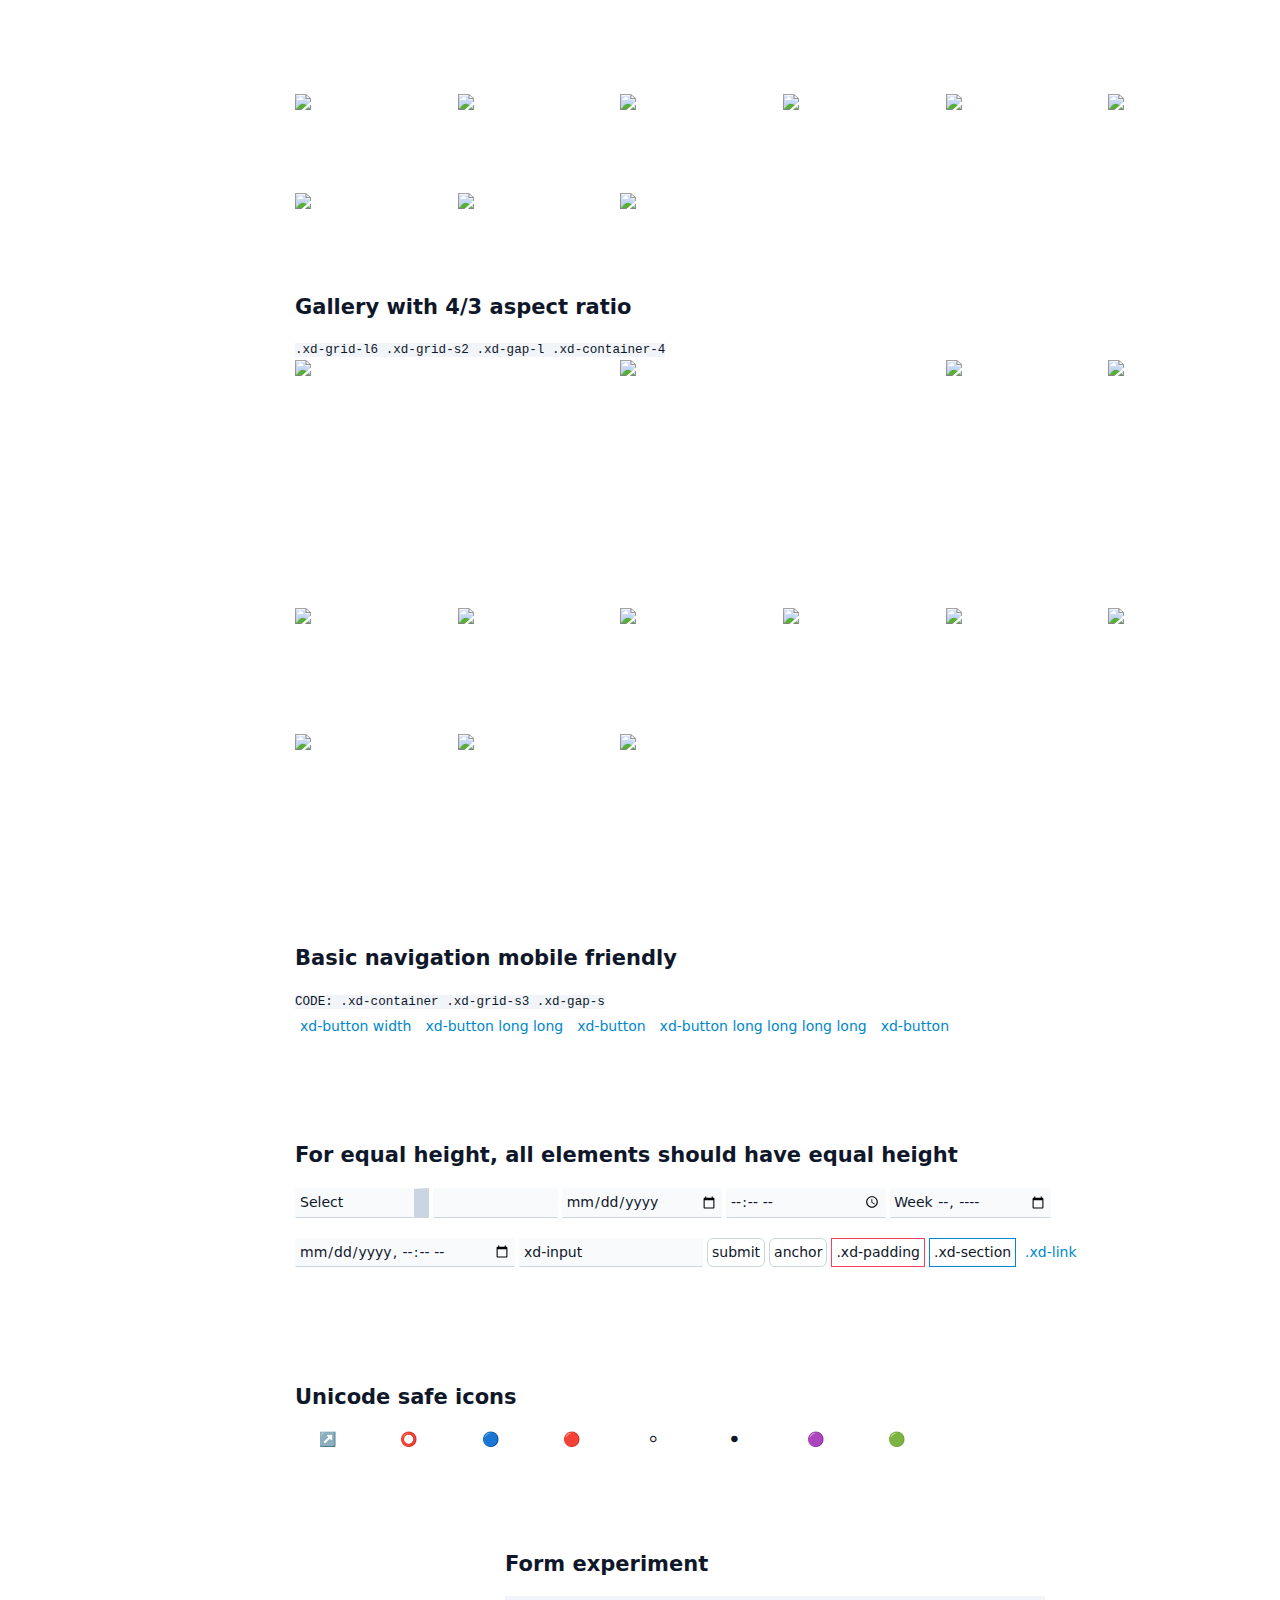
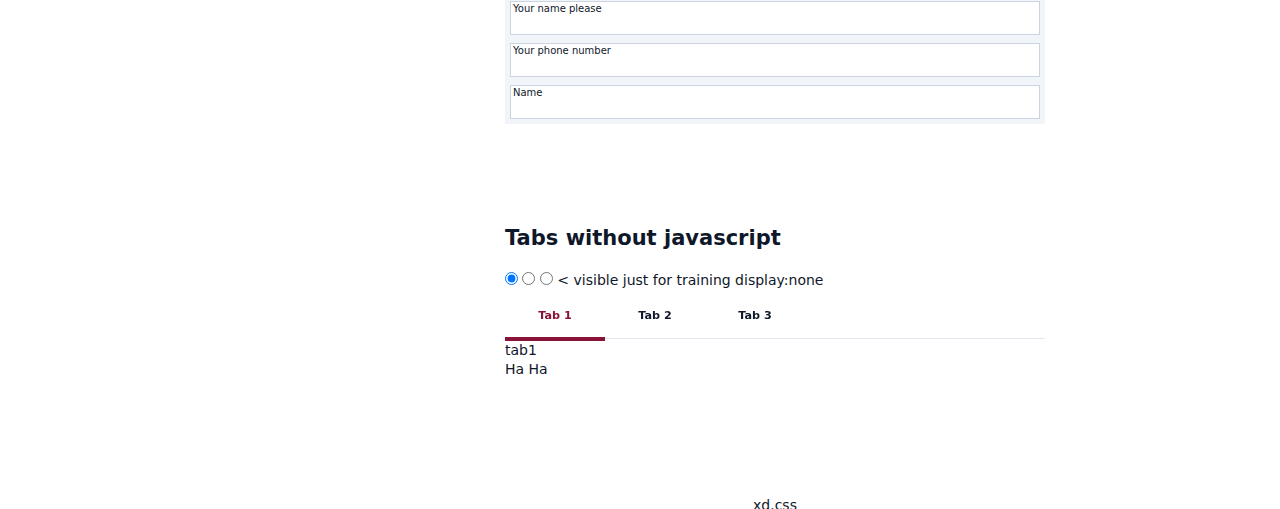
==== commit 76be34d8: "update" ====
--- a/index.html
+++ b/index.html
@@ -18,7 +18,7 @@
     <nav class="xd-hide-print xd-nav">
       <div class="xd-section xd-grid-1">
         <div>
-          <div class="xd-large "><a href="#why" class="xd-text-red9">😆 xd.css v0.9
+          <div class="xd-large "><a href="#why" class="xd-text-red9">😆 xd.css v1.0
             </a></div>
         </div>
 
@@ -63,9 +63,8 @@
 
       <article id="why">
 
-        <h2>xd.css - nano css framework ~
-          <a class="xd-link xd-padding-t" target="_blank"
-            href="https://raw.githubusercontent.com/kotynia/xd.css/main/xd.css">download 9KB gzip</a>
+        <h2>xd.css - 7KB nano css framework
+    
 
         </h2>
 
@@ -97,11 +96,16 @@
           </li>
         </ul>
 
-        References:
+        <h2>How to start:</h2>
         <ul>
 
-          <li><a href="https://blogs.windows.com/msedgedev/2023/01/17/the-truth-about-css-selector-performanc">The truth about CSS selector performance</a></li>
+          <li>GitHub <a href="https://github.com/kotynia/xd-css"  target="_blank">github.com/kotynia/xd-css</a></li>
+          <li>DOCS <a href="https://kotynia.github.io/xd-css/"  target="_blank">kotynia.github.io/xd-css/</a></li>
+          <li>Copy and paste content - RAW  <a href="https://cdn.jsdelivr.net/gh/kotynia/xd-css/xd.min.css"  target="_blank">CDN cdn.jsdelivr.net/gh/kotynia/xd-css/xd.min.css</a></li>
+          <li>Copy and paste content - minified <a href="https://raw.githubusercontent.com/kotynia/xd-css/main/xd.css"  target="_blank">CODE raw.githubusercontent.com/kotynia/xd-css/main/xd.css</a></li>
+          <li>Include <code class="xd-clipboard">&lt;link rel=&quot;stylesheet&quot; href=&quot;//cdn.jsdelivr.net/gh/kotynia/xd-css/xd.min.css&quot;&gt;</code></li>
         </ul>
+
       </article>
 
       <article id="variables">
--- a/xd.css
+++ b/xd.css
@@ -1,4 +1,7 @@
-/* xd.css 0.9 by Marcin Kotynia | MIT License | github.com/kotynia/xd.css */
+/**
+ * xd.css 1.0 by Marcin Kotynia | MIT License | github.com/kotynia/xd.css
+ */
+
 :root 	{ 
   /*Sizes*/
   --xdsize-t:2px; --xdsize-s:4px; --xdsize-m:8px; --xdsize-l:16px; --xdsize-xl:34px; --xdsize-xxl:64px; 
@@ -129,15 +132,15 @@
   
   .xd-tiny 	{ font-size:0.714rem !important }
   .xd-small,label, figcaption,small  	{ font-size:0.8rem !important ;line-height:1.3em;}
-  .xd-medium 	{ font-size:1.143rem !important; font-weight:500; line-height:var(--line-height-rem); } /*sync with buttons , for v_more_v4*/
-  .xd-large 	{ font-size:1.286rem !important; font-weight:500; line-height:1.3em}
-  .xd-xlarge 	{ font-size:1.714rem !important; font-weight:500; line-height:1.3em }
-  .xd-xxlarge { font-size:2.714rem !important; font-weight:500; line-height:1.3em }
+  .xd-medium 	{ font-size:1.143rem !important; font-weight:600; line-height:var(--line-height-rem); } /*sync with buttons , for v_more_v4*/
+  .xd-large 	{ font-size:1.286rem !important; font-weight:600; line-height:1.3em}
+  .xd-xlarge 	{ font-size:1.714rem !important; font-weight:600; line-height:1.3em }
+  .xd-xxlarge { font-size:2.714rem !important; font-weight:600; line-height:1.3em }
   
   /*UTILITY*/
   .xd-shadow 	{ box-shadow:rgba(0, 0, 0, 0.18) 0px 2px 4px }
   /*text-shadow:-0.04ex 0 0 currentColor, 0.04ex 0 0 currentColor; -webkit-text-stroke-width:0.04ex */
-  .xd-strong, b, strong 	{ font-weight:500 !important; }
+  .xd-strong, b, strong 	{ font-weight:600 !important; }
   .xd-underline 	{ text-decoration: underline;}
   /*direction:ltr cancel parent container ltr*/
   .xd-left 	{ text-align:left !important; direction:ltr}
@@ -217,7 +220,7 @@
   /*Desktop, tablet*/
   @media print, screen and (min-width:601px) 	{ 
   .xd-container-desktop 	{ display:flex; flex-wrap:wrap; overflow-x:auto; align-items:center }
-  .xd-form 	{ display:grid; align-items:center; row-gap:var(--xdsize-m); grid-template-columns:minmax(40px, 0.30fr) minmax(30px, 1fr); gap:var(--xdsize-s) }
+  .xd-form 	{ display:grid; align-items:center; row-gap:var(--xdsize-m); grid-template-columns:minmax(40px, 130px) minmax(40px, 1fr); gap:var(--xdsize-s) }
   .xd-hide-desktop 	{ display:none !important }
   
   .xd-grid-l1 	{ display:grid; grid-template-columns:repeat(1, minmax(10px, 1fr)) }
@@ -351,12 +354,10 @@
   }
   
   @media print, screen and (min-width:601px) 	{ 
-    .xd-layout-2 { display: flex; flex-direction: column;  }
-    .xd-layout-2 { display: flex; flex-direction: row; flex-wrap: nowrap; }
-    .xd-layout-2  .xd-nav { position: sticky; top: 0; border-right: 1px solid var(--xd-gray3); min-width:  270px; max-width:  270px; height: 100vh; overflow-y: auto;}
+    .xd-layout-2 { display:grid; grid-template-columns:minmax(40px, 270px) minmax(40px, 1fr);   }
+    .xd-layout-2  .xd-nav { position: sticky; top: 0; border-right: 1px solid var(--xd-gray3);  height: 100vh; overflow-y: auto;}
   }
-  @media screen and (max-width:600px) {.xd-layout-2  .xd-nav { max-height:300px ; overflow-y: auto;} }
-  
+
   .xd-loading 	{ animation:xd-loading 1s step-start infinite; animation-delay:0.5s; color:var(--xd-gray4); text-align:center }
   .xd-loading:after { font-weight:300;content:"working ..."; direction:ltr; white-space:nowrap }
   .xd-noresults     { font-weight:300; color:var(--xd-gray4); display:grid; grid-template-columns:repeat(1, minmax(10px, 1fr)); gap:var(--xdsize-m); text-align:center !important; padding: var(--xdsize-m) }
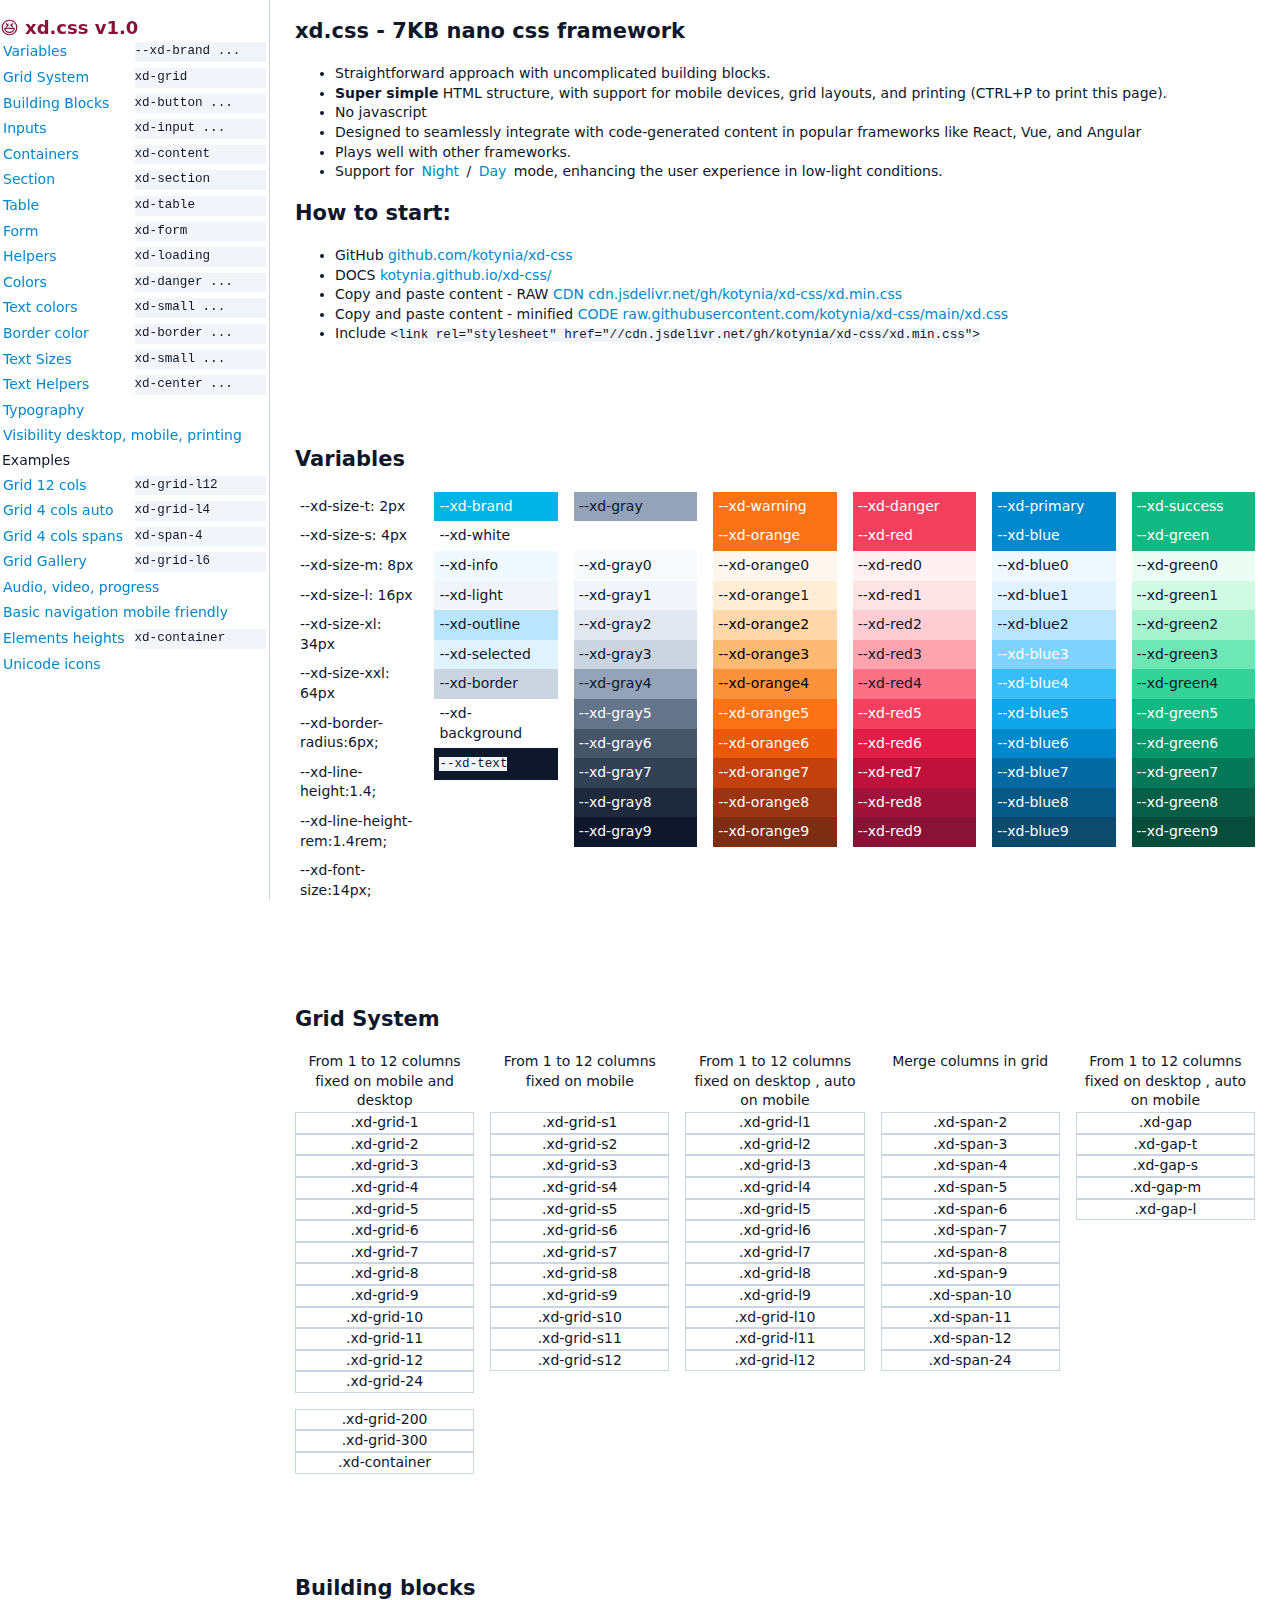
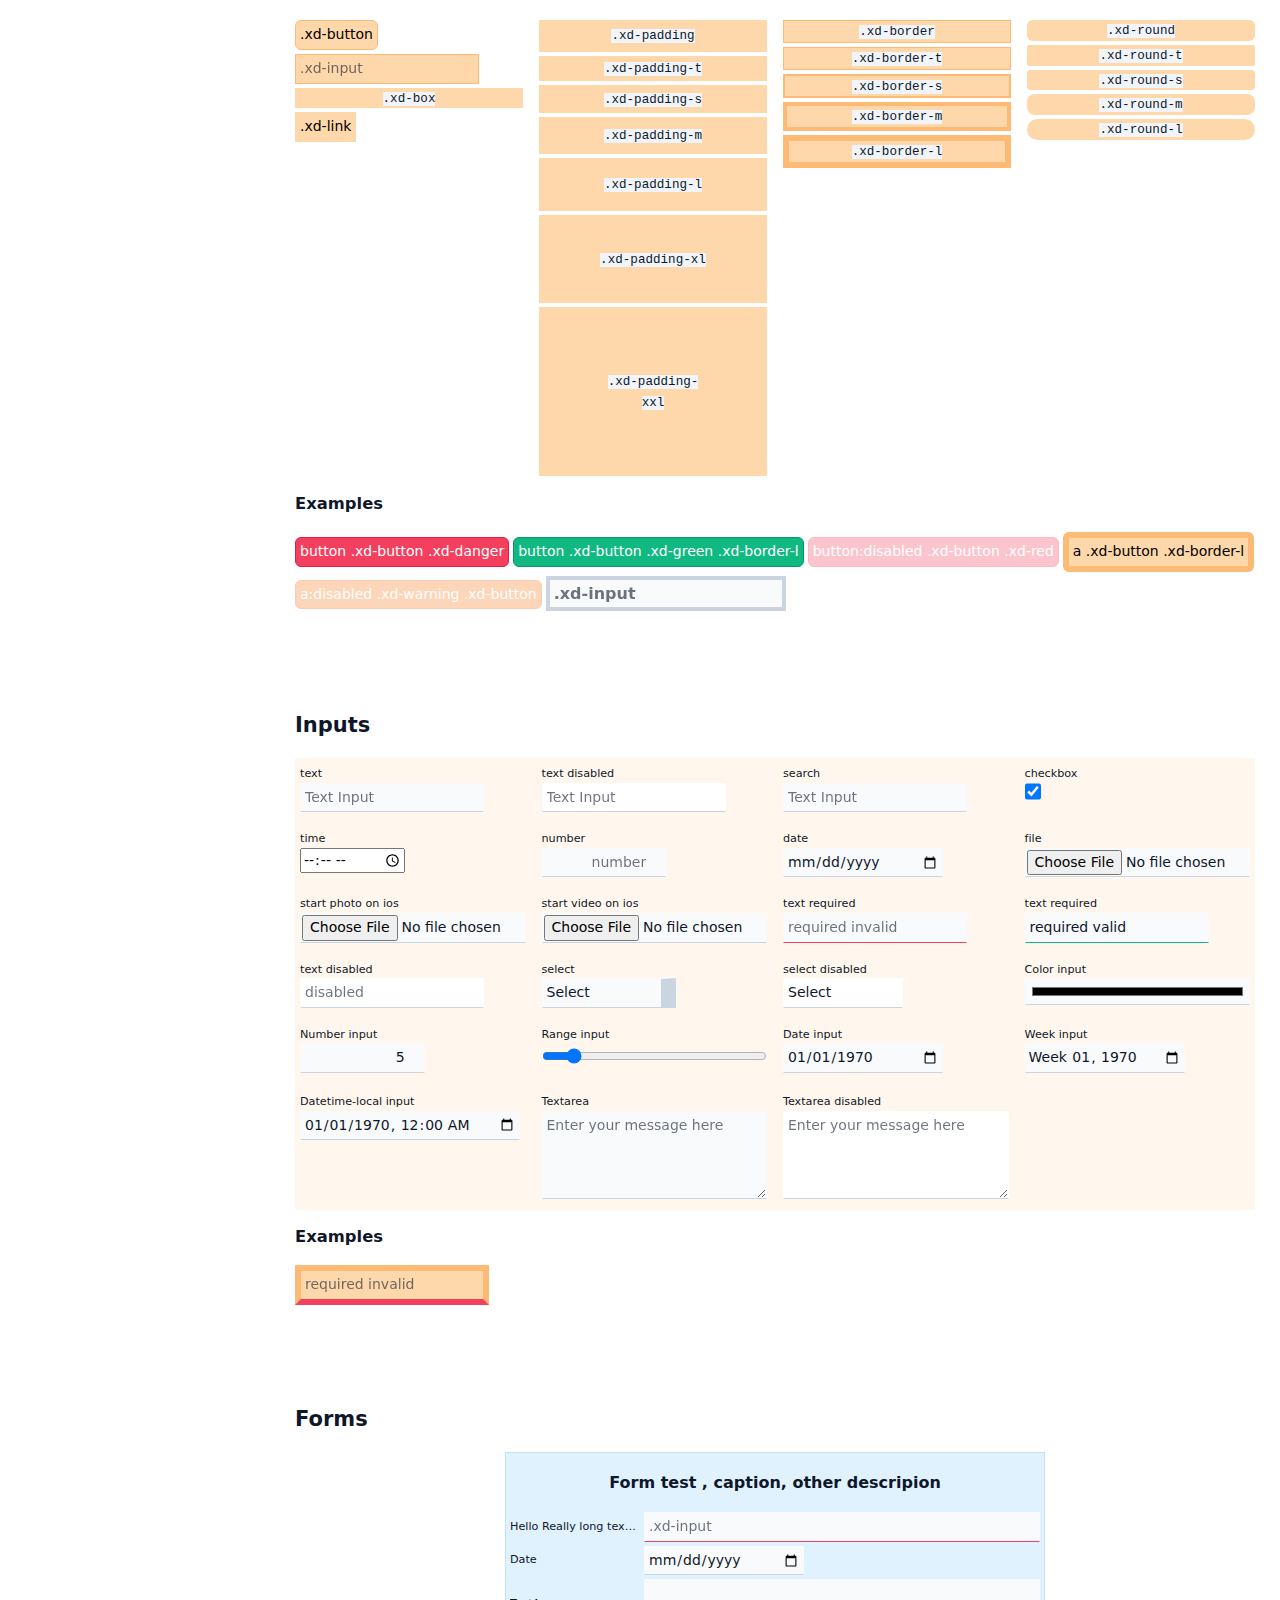
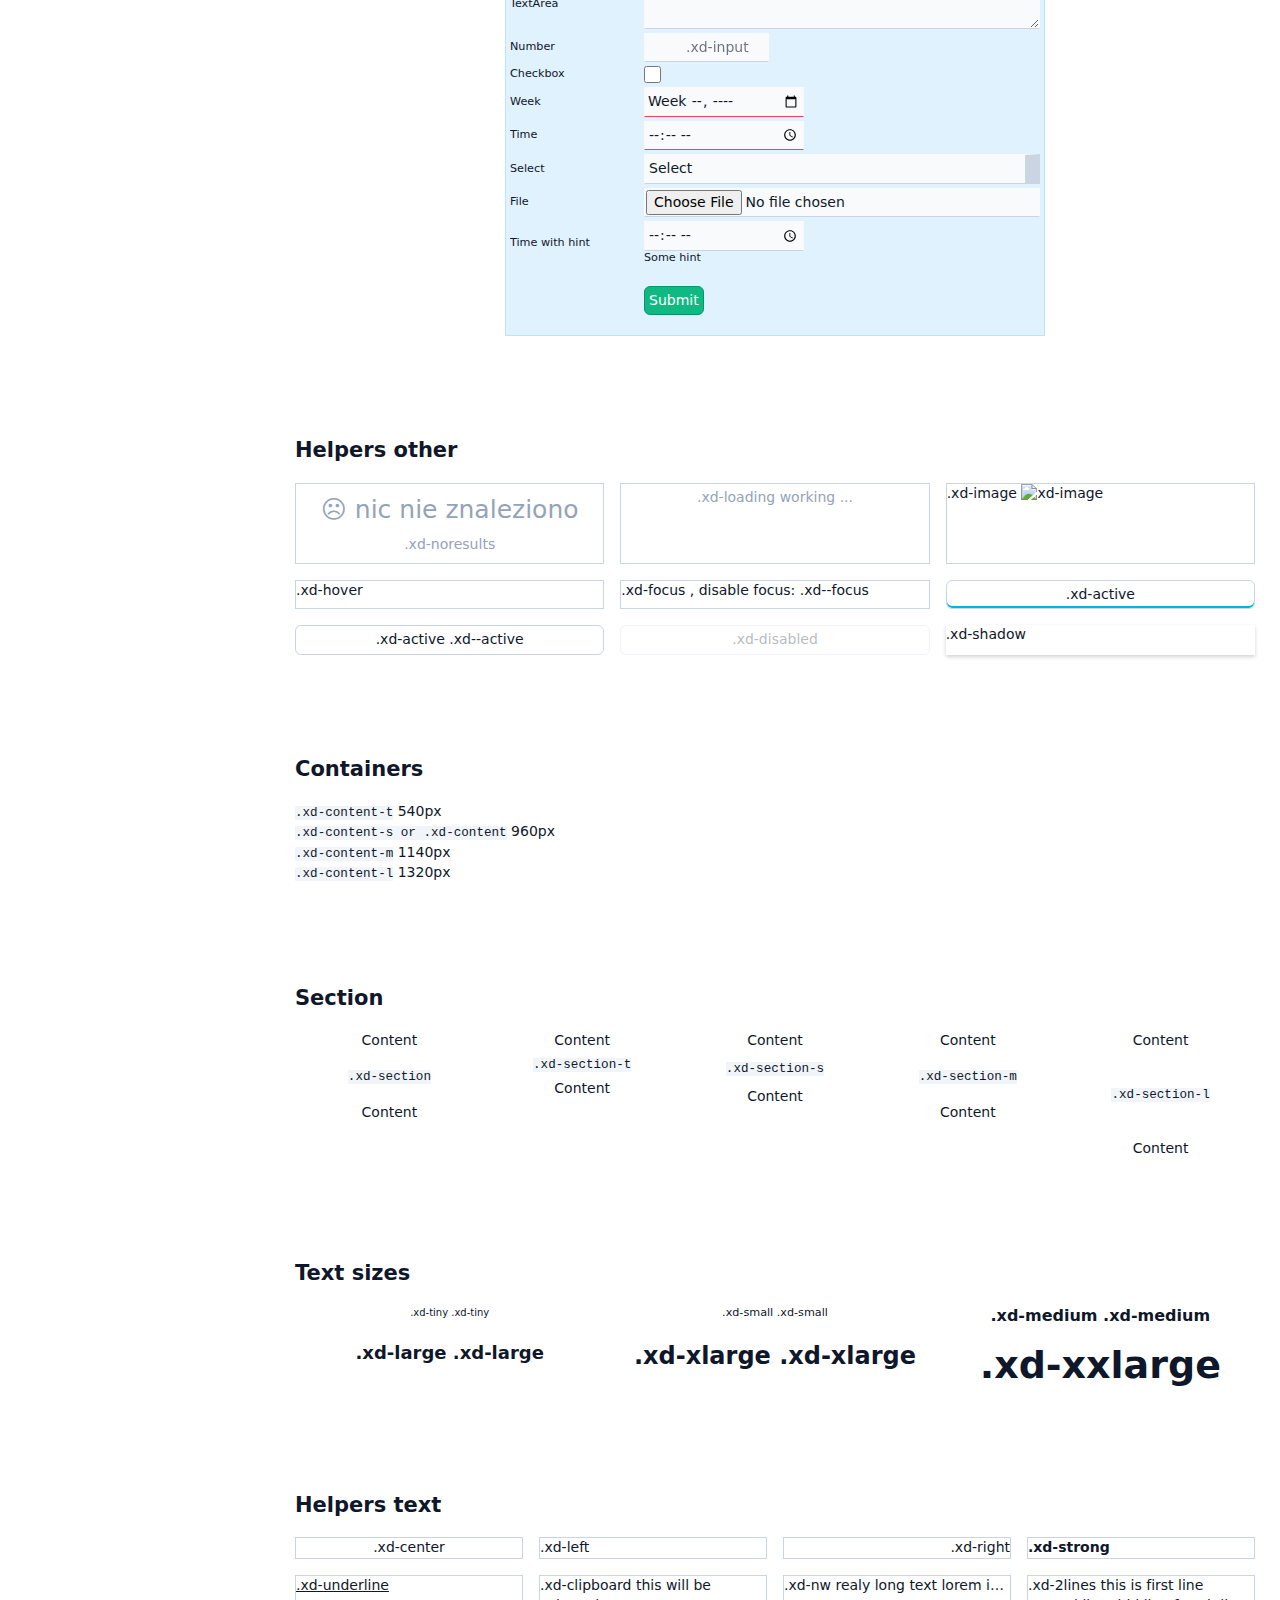
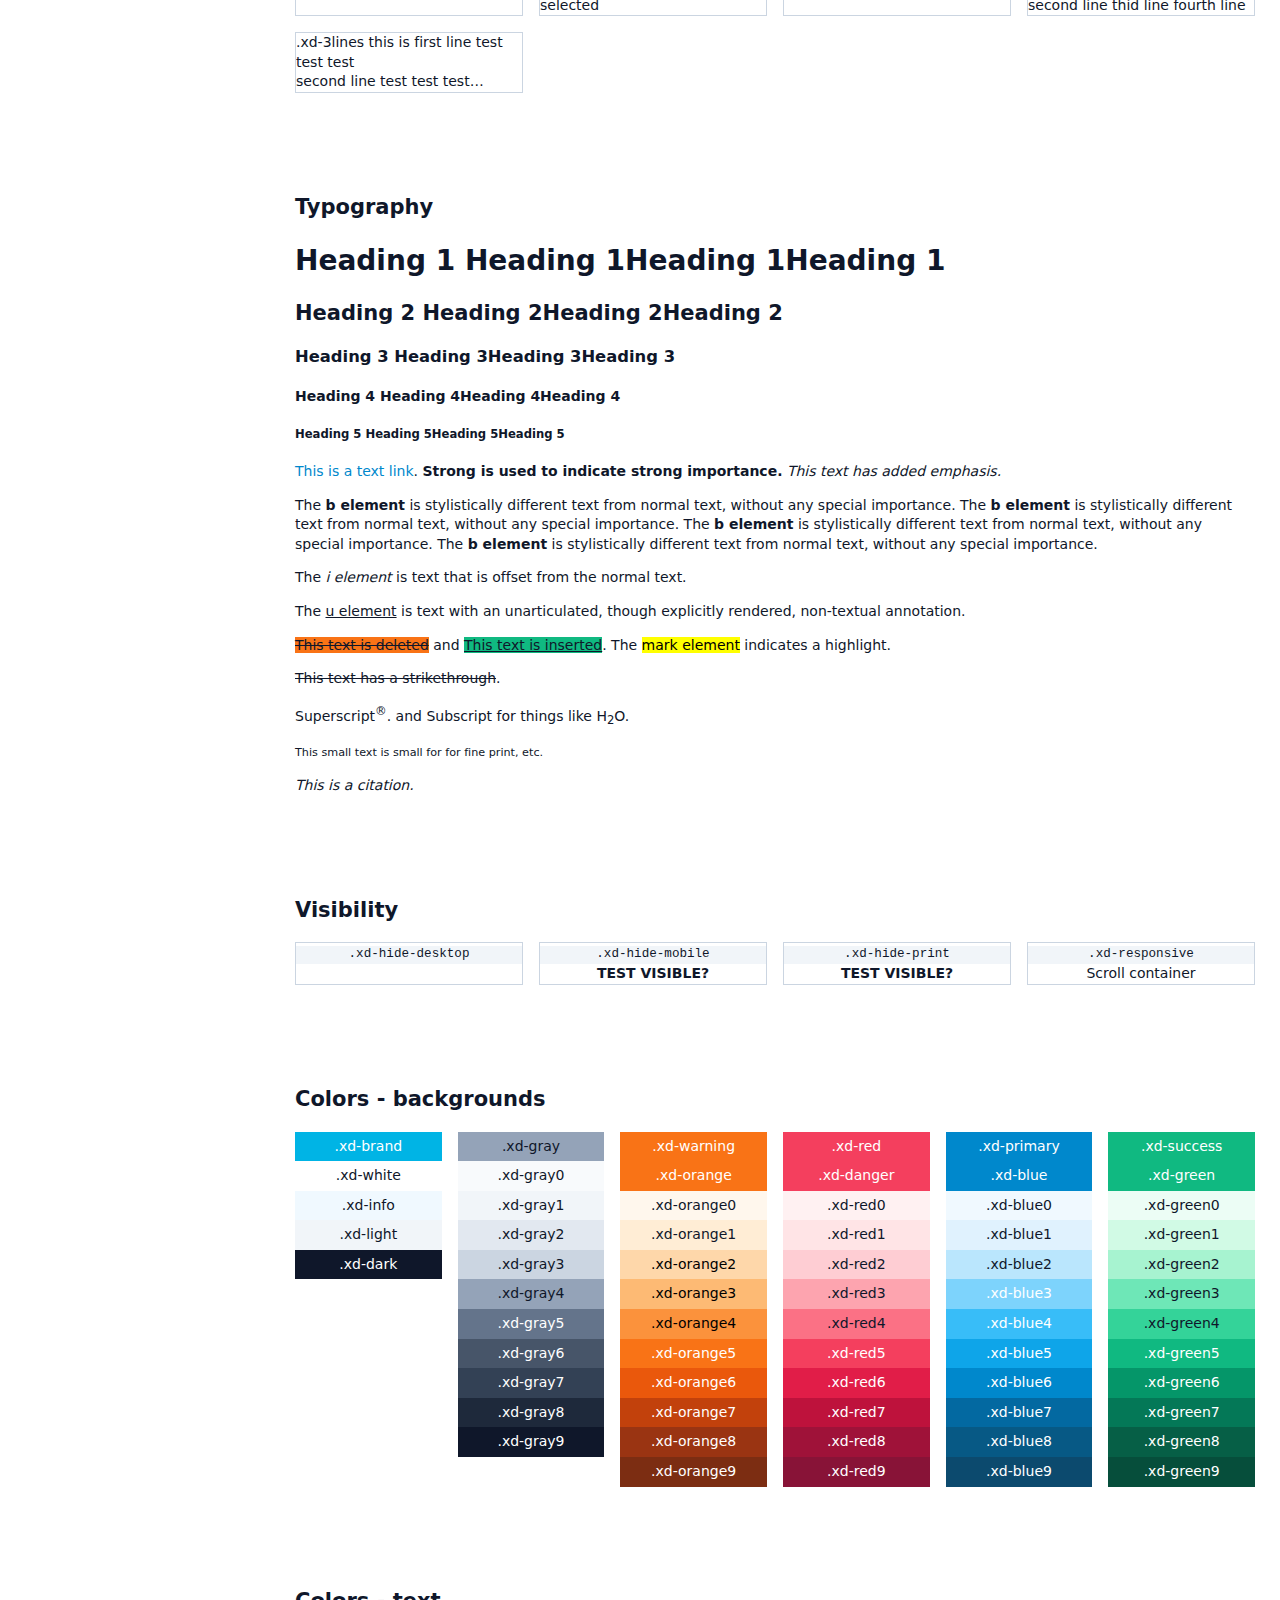
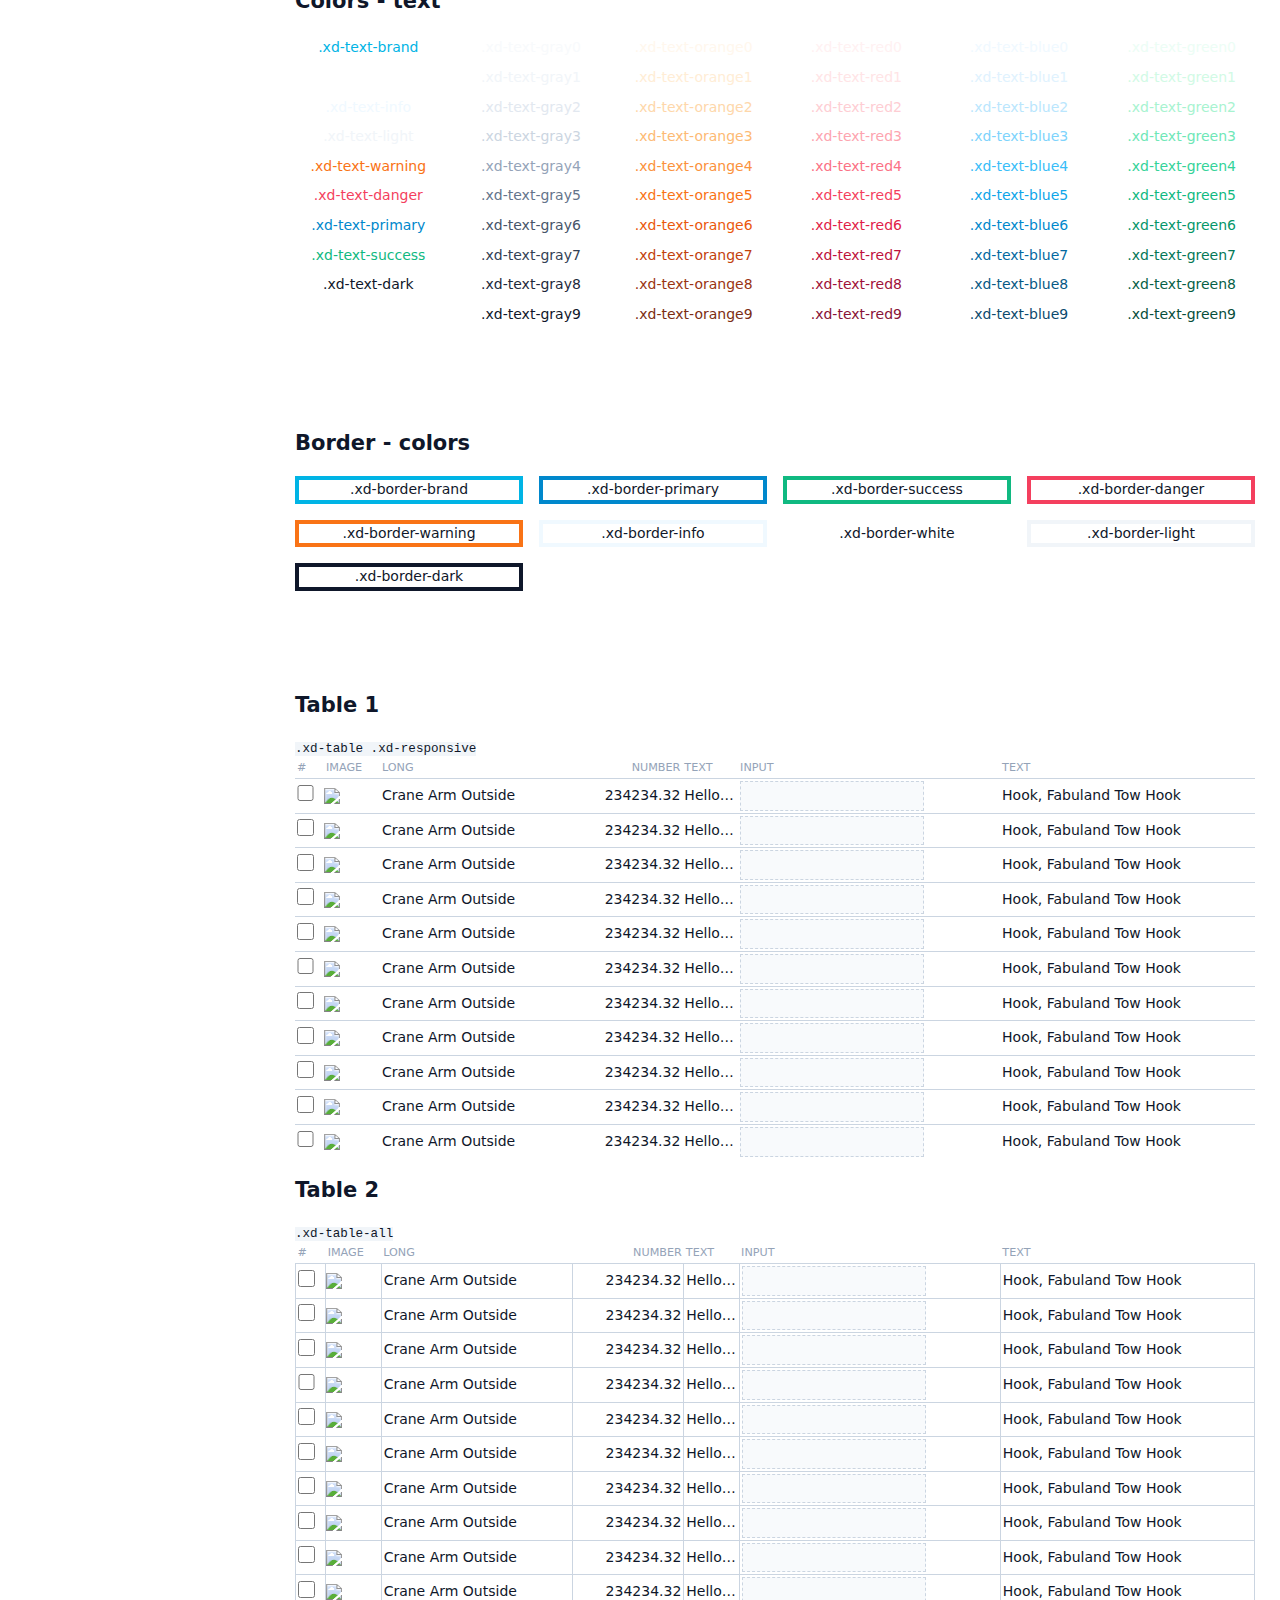
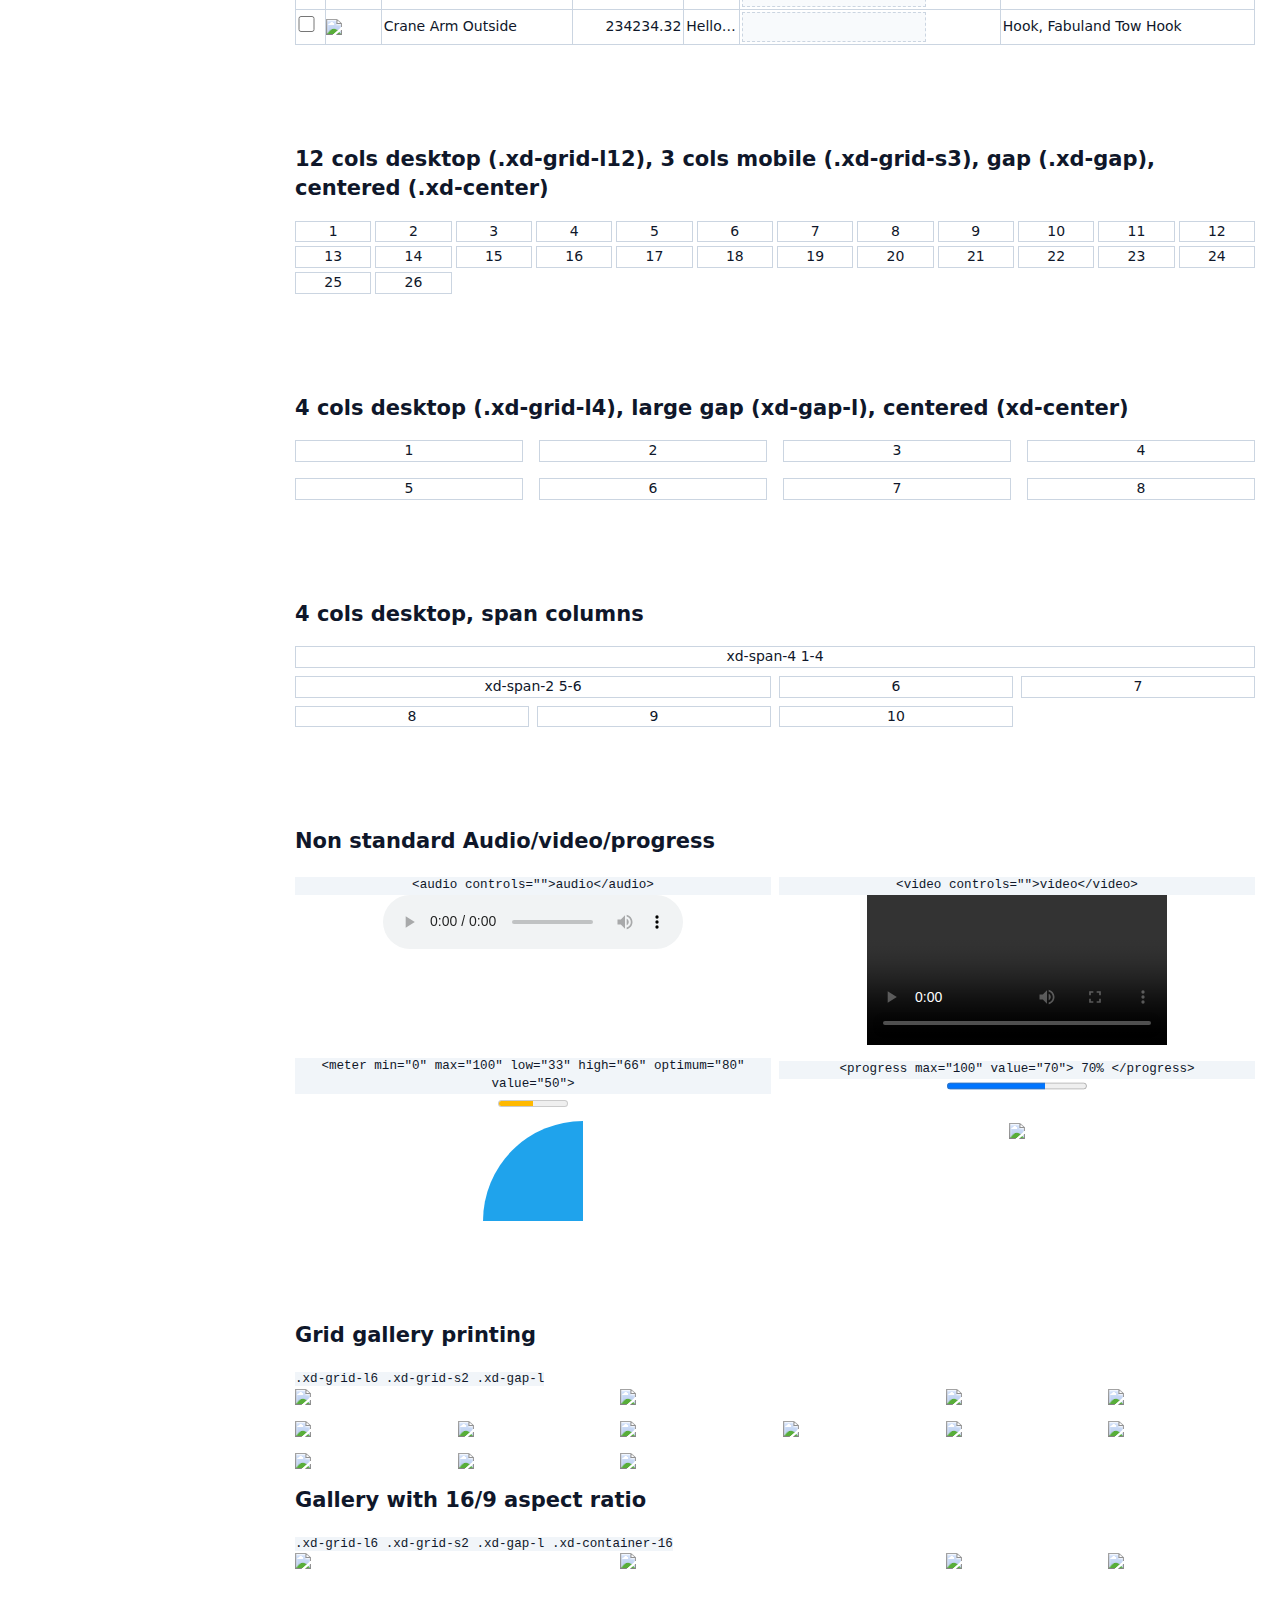
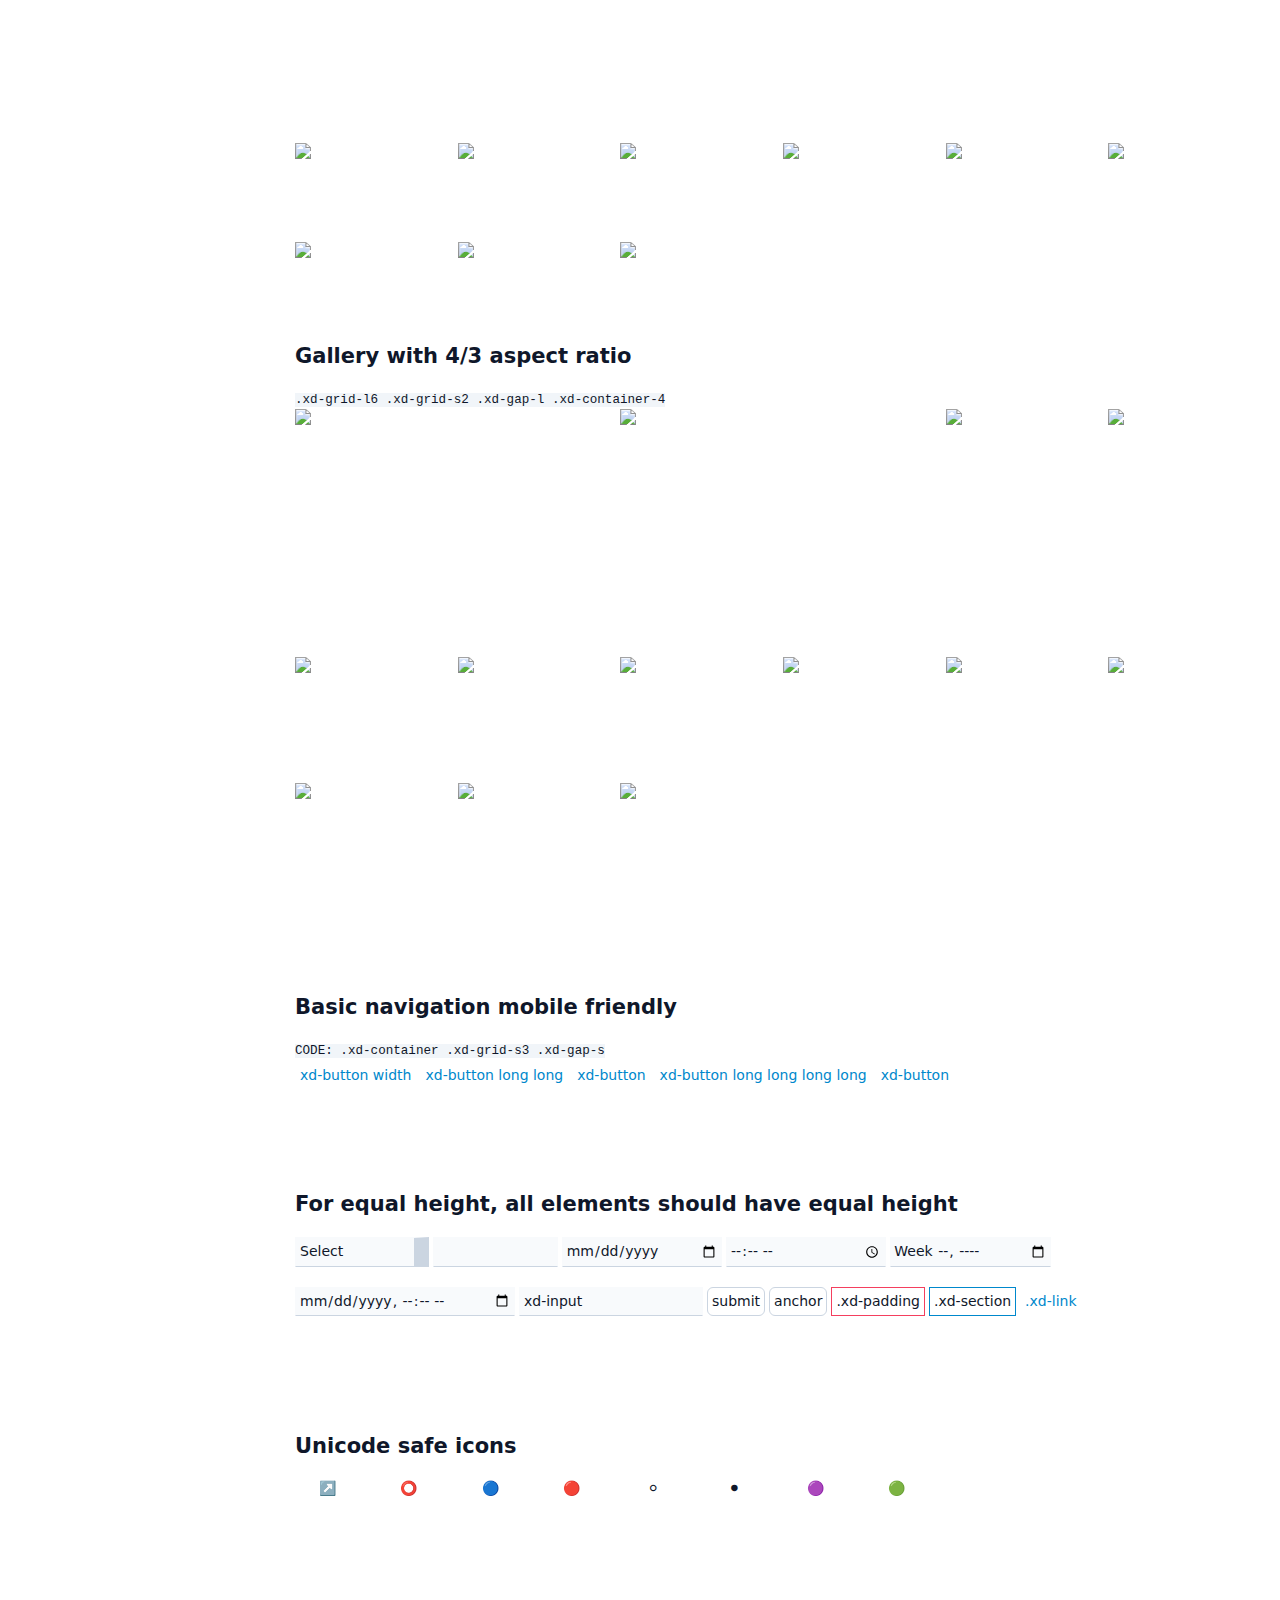
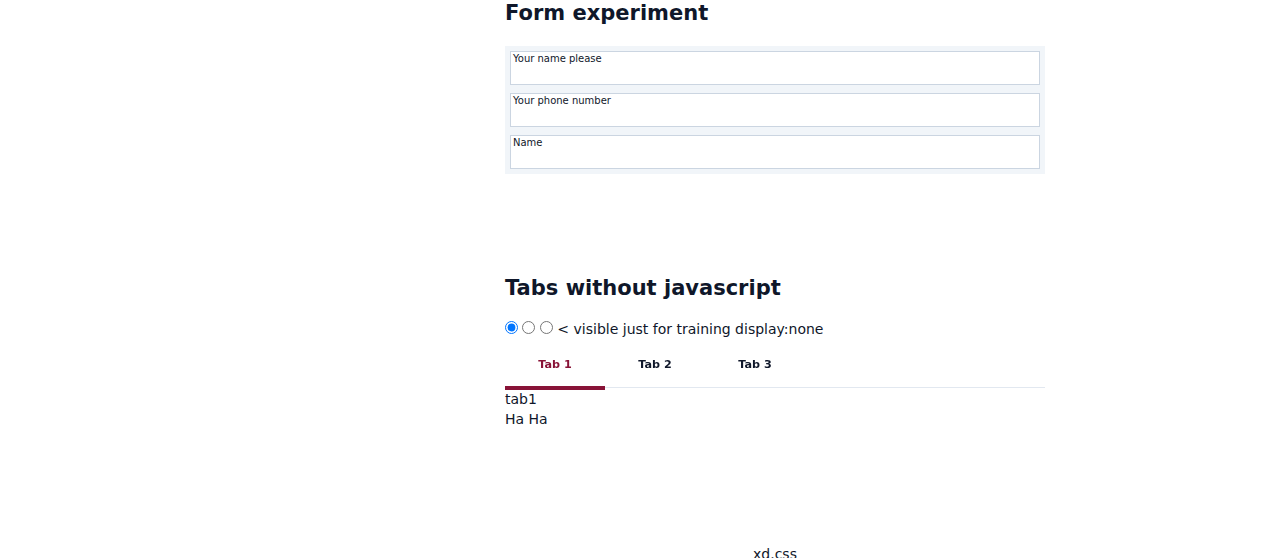
==== commit 4d939afa: "prefix standarization" ====
--- a/index.html
+++ b/index.html
@@ -118,20 +118,21 @@
 
           <div>
             <div class="xd-padding">
-              --xdsize-t: 2px
+              --xd-size-t: 2px
             </div>
             <div class="xd-padding">
-              --xdsize-s: 4px
+              --xd-size-s: 4px
             </div>
             <div class="xd-padding">
-              --xdsize-m: 8px
-            </div>
-            <div class="xd-padding">--xdsize-l: 16px </div>
-            <div class="xd-padding">--xdsize-xl: 34px </div>
-            <div class="xd-padding">--xdsize-xxl: 64px</div>
-            <div class="xd-padding"> --xdborder-radius:6px; </div>
-            <div class="xd-padding"> --line-height:1.4; </div>
-            <div class="xd-padding"> --line-height-rem:1.4rem; </div>
+              --xd-size-m: 8px
+            </div>
+            <div class="xd-padding">--xd-size-l: 16px </div>
+            <div class="xd-padding">--xd-size-xl: 34px </div>
+            <div class="xd-padding">--xd-size-xxl: 64px</div>
+            <div class="xd-padding"> --xd-border-radius:6px; </div>
+            <div class="xd-padding"> --xd-line-height:1.4; </div>
+            <div class="xd-padding"> --xd-line-height-rem:1.4rem; </div>
+            <div class="xd-padding"> --xd-font-size:14px; </div>
           </div>
 
           <div>
@@ -1221,17 +1222,17 @@
         <h2>Form experiment</h2>
         <form class="xd-gray1 xd-grid-1 xd-gap-m xd-padding">
           <label for="name" class="xd-grid-1 xd-tiny xd-focus xd-padding-t xd-border  xd-white"
-            style="padding:0 var(--xdsize-t); ">Your name please
+            style="padding:0 var(--xd-size-t); ">Your name please
             <input type="text" class="xd--focus" required style="padding:0;font-size:1.125rem;border:0"
               id="name" /></label>
 
 
           <label for="name1" class="xd-grid-1 xd-tiny xd-focus xd-padding-t xd-border xd-white"
-            style="padding:0 var(--xdsize-t); ">Your phone number
+            style="padding:0 var(--xd-size-t); ">Your phone number
             <input type="text" class="xd--focus" style="padding:0;font-size:1.125rem;border:0" id="name1" /></label>
 
           <label for="name2" class="xd-grid-1 xd-tiny xd-focus xd-padding-t xd-border xd-white"
-            style="padding:0 var(--xdsize-t); ">Name
+            style="padding:0 var(--xd-size-t); ">Name
             <input type="text" class="xd--focus" style="padding:0;font-size:1.125rem;border:0" id="name2" /></label>
         </form>
       </article>
--- a/xd.css
+++ b/xd.css
@@ -1,11 +1,11 @@
 /**
- * xd.css 1.0 by Marcin Kotynia | MIT License | github.com/kotynia/xd.css
+ * xd.css 1.1 by Marcin Kotynia | MIT License | github.com/kotynia/xd-css
  */
 
 :root 	{ 
   /*Sizes*/
-  --xdsize-t:2px; --xdsize-s:4px; --xdsize-m:8px; --xdsize-l:16px; --xdsize-xl:34px; --xdsize-xxl:64px; 
-  --xdborder-radius:6px; --line-height:1.4; --line-height-rem:1.4rem; 
+  --xd-size-t:2px; --xd-size-s:4px; --xd-size-m:8px; --xd-size-l:16px; --xd-size-xl:34px; --xd-size-xxl:64px; 
+  --xd-border-radius:6px; --xd-line-height:1.4; --xd-line-height-rem:1.4rem; 
   /*Colors*/
   --xd-blue0:#f0f9ff; --xd-blue1:#e0f2fe; --xd-blue2:#bae6fd; --xd-blue3:#7dd3fc; --xd-blue4:#38bdf8; --xd-blue5:#0ea5e9; --xd-blue6:#0088cc; --xd-blue7:#0369a1; --xd-blue8:#075985; --xd-blue9:#0c4a6e; 
   --xd-green0:#ecfdf5; --xd-green1:#d1fae5; --xd-green2:#a7f3d0; --xd-green3:#6ee7b7; --xd-green4:#34d399; --xd-green5:#10b981; --xd-green6:#059669; --xd-green7:#047857; --xd-green8:#065f46; --xd-green9:#064e3b; 
@@ -18,8 +18,9 @@
   /*Other*/
   --xd-outline:var(--xd-blue2);
   --xd-selected:var(--xd-blue1); 
-  --font-family-sans-serif: system-ui, "Segoe UI", Helvetica, Arial, sans-serif; 
-  --font-family-monospace: SFMono-Regular, Menlo, Monaco, Consolas, "Liberation Mono", "Courier New", monospace ;
+  --xd-font-size:14px;
+  --xd-font-family-sans-serif: system-ui, "Segoe UI", Helvetica, Arial, sans-serif; 
+  --xd-font-family-monospace: SFMono-Regular, Menlo, Monaco, Consolas, "Liberation Mono", "Courier New", monospace ;
   }
   
   html[data-theme='dark'] 	{ 
@@ -58,7 +59,7 @@
   template 	{ display:none }
   [hidden] 	{ display:none }
   figure 	  { padding:0; margin:0 }
-  html 	    { line-height:var(--line-height); background-color:var(--xd-background); font-size:14px; font-family:var(--font-family-sans-serif); color:var(--xd-dark); -webkit-text-size-adjust:100%; -ms-text-size-adjust:100%; -webkit-tap-highlight-color:transparent }
+  html 	    { line-height:var(--xd-line-height); background-color:var(--xd-background); font-size:var(--xd-font-size); font-family:var(--xd-font-family-sans-serif); color:var(--xd-dark); -webkit-text-size-adjust:100%; -ms-text-size-adjust:100%; -webkit-tap-highlight-color:transparent }
   *,*::before,*::after { box-sizing: border-box;}
   
   /*OTHER*/
@@ -66,7 +67,7 @@
   a 	{ cursor:pointer; text-decoration:none; overflow-wrap:break-word; color:var(--xd-primary) }
   select[multiple] 	{ background:none; width:auto; height:auto; padding:0; margin:0; border-width:1px; border-style:inset; -moz-appearance:menulist; -webkit-appearance:menulist; appearance:menulist }
   canvas, svg 	{ vertical-align:middle }
-  pre 	{ border-radius:var(--xdborder-radius); background-color:var(--xd-light); page-break-inside:avoid; font-family:monospace; margin-bottom:1.6em; max-width:100%; overflow:auto; padding:1em 1.5em; display:block; word-wrap:break-word }
+  pre 	{ border-radius:var(--xd-border-radius); background-color:var(--xd-light); page-break-inside:avoid; font-family:monospace; margin-bottom:1.6em; max-width:100%; overflow:auto; padding:1em 1.5em; display:block; word-wrap:break-word }
   /*Important for consistency in text area*/
   p 	{ margin-block-start:0 }
   hr 	{ border:0; border-top:1px solid var(--xd-gray); margin:20px 0 }
@@ -91,10 +92,10 @@
   input[type='checkbox'] 	{ appearance:checkbox }
   
   
-  .xd-padding, .xd-button, .xd-input, .xd-loading, .xd-link 	{ border:solid 1px transparent; line-height:var(--line-height-rem); padding:var(--xdsize-s) }
-  .xd-paddingy { border:solid 1px transparent; line-height:var(--line-height-rem); padding-top:var(--xdsize-s); padding-bottom:var(--xdsize-s) }
-  .xd-button 	{ color:var(--xd-dark); border-radius:var(--xdborder-radius); background-color:transparent; text-decoration:none; text-align:center; white-space:nowrap; text-overflow:ellipsis; overflow:hidden; cursor:pointer; direction:ltr; display:inline-block; max-width:100% }
-  .xd-tag 	  { white-space:nowrap; border-radius:var(--xdborder-radius); color:var(--xd-dark); background-color:var(--xd-white); padding:0px 4px; white-space:nowrap; overflow:hidden; text-overflow:ellipsis; display:inline;min-width:1.5em }
+  .xd-padding, .xd-button, .xd-input, .xd-loading, .xd-link 	{ border:solid 1px transparent; line-height:var(--xd-line-height-rem); padding:var(--xd-size-s) }
+  .xd-paddingy { border:solid 1px transparent; line-height:var(--xd-line-height-rem); padding-top:var(--xd-size-s); padding-bottom:var(--xd-size-s) }
+  .xd-button 	{ color:var(--xd-dark); border-radius:var(--xd-border-radius); background-color:transparent; text-decoration:none; text-align:center; white-space:nowrap; text-overflow:ellipsis; overflow:hidden; cursor:pointer; direction:ltr; display:inline-block; max-width:100% }
+  .xd-tag 	  { white-space:nowrap; border-radius:var(--xd-border-radius); color:var(--xd-dark); background-color:var(--xd-white); padding:0px 4px; white-space:nowrap; overflow:hidden; text-overflow:ellipsis; display:inline;min-width:1.5em }
   .xd-input 	{ color:var(--xd-dark); text-decoration:none; white-space:nowrap;   display:inline-block; background-color:var(--xd-gray0); 
     border-top:1px solid;border-left:1px solid;border-right:1px solid;border-color:transparent ; border-bottom:1px solid var(--xd-border);  max-width:100%; direction:ltr }
   textarea.xd-input 	{ white-space:normal }
@@ -109,30 +110,30 @@
   input[type="number"].xd-input 	{ text-align:right; width:14ch }
   input[type="week"].xd-input ,input[type="date"].xd-input ,	input[type="time"].xd-input {  width:18ch }
   
-  .xd-padding-t 	{ padding:var(--xdsize-t) }
-  .xd-padding-s 	{ padding:var(--xdsize-s) }
-  .xd-padding-m 	{ padding:var(--xdsize-m) }
-  .xd-padding-l 	{ padding:var(--xdsize-l) }
-  .xd-padding-xl 	{ padding:var(--xdsize-xl) }
-  .xd-padding-xxl { padding:var(--xdsize-xxl) }
-  .xd-paddingy-t 	{ padding-top:var(--xdsize-t); padding-bottom:var(--xdsize-t) }
-  .xd-paddingy-s 	{ padding-top:var(--xdsize-s); padding-bottom:var(--xdsize-s) }
-  .xd-paddingy-m 	{ padding-top:var(--xdsize-m); padding-bottom:var(--xdsize-m) }
-  .xd-paddingy-l 	{ padding-top:var(--xdsize-l); padding-bottom:var(--xdsize-l) }
-  .xd-paddingy-xl { padding-top:var(--xdsize-xl); padding-bottom:var(--xdsize-xl) }
-  .xd-paddingy-xxl 	{ padding-top:var(--xdsize-xxl); padding-bottom:var(--xdsize-xxl) }
+  .xd-padding-t 	{ padding:var(--xd-size-t) }
+  .xd-padding-s 	{ padding:var(--xd-size-s) }
+  .xd-padding-m 	{ padding:var(--xd-size-m) }
+  .xd-padding-l 	{ padding:var(--xd-size-l) }
+  .xd-padding-xl 	{ padding:var(--xd-size-xl) }
+  .xd-padding-xxl { padding:var(--xd-size-xxl) }
+  .xd-paddingy-t 	{ padding-top:var(--xd-size-t); padding-bottom:var(--xd-size-t) }
+  .xd-paddingy-s 	{ padding-top:var(--xd-size-s); padding-bottom:var(--xd-size-s) }
+  .xd-paddingy-m 	{ padding-top:var(--xd-size-m); padding-bottom:var(--xd-size-m) }
+  .xd-paddingy-l 	{ padding-top:var(--xd-size-l); padding-bottom:var(--xd-size-l) }
+  .xd-paddingy-xl { padding-top:var(--xd-size-xl); padding-bottom:var(--xd-size-xl) }
+  .xd-paddingy-xxl 	{ padding-top:var(--xd-size-xxl); padding-bottom:var(--xd-size-xxl) }
   
   .xd-box 	{ display:inline-block; width:100% }
   
-  .xd-round 	{ border-radius:var(--xdborder-radius) }
-  .xd-round-t { border-radius:var(--xdsize-t) }
-  .xd-round-s { border-radius:var(--xdsize-s) }
-  .xd-round-m { border-radius:var(--xdsize-m) }
-  .xd-round-l { border-radius:var(--xdsize-l) }
+  .xd-round 	{ border-radius:var(--xd-border-radius) }
+  .xd-round-t { border-radius:var(--xd-size-t) }
+  .xd-round-s { border-radius:var(--xd-size-s) }
+  .xd-round-m { border-radius:var(--xd-size-m) }
+  .xd-round-l { border-radius:var(--xd-size-l) }
   
   .xd-tiny 	{ font-size:0.714rem !important }
   .xd-small,label, figcaption,small  	{ font-size:0.8rem !important ;line-height:1.3em;}
-  .xd-medium 	{ font-size:1.143rem !important; font-weight:600; line-height:var(--line-height-rem); } /*sync with buttons , for v_more_v4*/
+  .xd-medium 	{ font-size:1.143rem !important; font-weight:600; line-height:var(--xd-line-height-rem); } /*sync with buttons , for v_more_v4*/
   .xd-large 	{ font-size:1.286rem !important; font-weight:600; line-height:1.3em}
   .xd-xlarge 	{ font-size:1.714rem !important; font-weight:600; line-height:1.3em }
   .xd-xxlarge { font-size:2.714rem !important; font-weight:600; line-height:1.3em }
@@ -166,11 +167,11 @@
   .xd-border-m, .xd-border-m-child>* 	{ border:4px solid !important; border-color:var(--xd-border) !important}
   .xd-border-l, .xd-border-l-child>* 	{ border:6px solid !important; border-color:var(--xd-border) !important}
   
-  .xd-section 	{ margin-top:var(--xdsize-l) !important; margin-bottom:var(--xdsize-l) !important }
-  .xd-section-t { margin-top:var(--xdsize-s) !important; margin-bottom:var(--xdsize-s) !important }
-  .xd-section-s { margin-top:var(--xdsize-m) !important; margin-bottom:var(--xdsize-m) !important }
-  .xd-section-m { margin-top:var(--xdsize-l) !important; margin-bottom:var(--xdsize-l) !important }
-  .xd-section-l { margin-top:var(--xdsize-xl) !important; margin-bottom:var(--xdsize-xl) !important }
+  .xd-section 	{ margin-top:var(--xd-size-l) !important; margin-bottom:var(--xd-size-l) !important }
+  .xd-section-t { margin-top:var(--xd-size-s) !important; margin-bottom:var(--xd-size-s) !important }
+  .xd-section-s { margin-top:var(--xd-size-m) !important; margin-bottom:var(--xd-size-m) !important }
+  .xd-section-m { margin-top:var(--xd-size-l) !important; margin-bottom:var(--xd-size-l) !important }
+  .xd-section-l { margin-top:var(--xd-size-xl) !important; margin-bottom:var(--xd-size-xl) !important }
   
   /*Warning important order this section must by after margin,section*/
   .xd-content-t 	{ display:block; max-width:540px; margin-left:auto; margin-right:auto }
@@ -180,11 +181,11 @@
   .xd-responsive 	{ display:block; overflow-x:auto }
   
   /*Table*/
-  table.xd-table > tbody > tr > td, table.xd-table-all > tbody > tr > td 	{ padding:var(--xdsize-t) }
-  table.xd-table > thead > tr > th, table.xd-table-all > thead > tr > th 	{ font-weight: normal; color:var(--xd-gray4) ; padding:var(--xdsize-t); text-align:left; vertical-align:middle; text-transform:uppercase; font-size:0.8rem; }
+  table.xd-table > tbody > tr > td, table.xd-table-all > tbody > tr > td 	{ padding:var(--xd-size-t) }
+  table.xd-table > thead > tr > th, table.xd-table-all > thead > tr > th 	{ font-weight: normal; color:var(--xd-gray4) ; padding:var(--xd-size-t); text-align:left; vertical-align:middle; text-transform:uppercase; font-size:0.8rem; }
   table.xd-table > thead > tr > th a , table.xd-table-all > thead > tr > th a	{ color:var(--xd-gray4) ; }
   table.xd-table, table.xd-table-all  	{ border-spacing:0; width:100%; display:table;border-collapse: collapse; }
-  table.xd-table > tbody > tr > td, table.xd-table > tfoot > tr > th,table.xd-table-all > tbody > tr > td 	{ text-align:left; font-weight:normal; height:var(--xdsize-xl); border-top:1px solid var(--xd-border) }
+  table.xd-table > tbody > tr > td, table.xd-table > tfoot > tr > th,table.xd-table-all > tbody > tr > td 	{ text-align:left; font-weight:normal; height:var(--xd-size-xl); border-top:1px solid var(--xd-border) }
   table.xd-table-all > tbody > tr > td, table.xd-table-all > tfoot > tr > th 	{ border:1px solid var(--xd-border) }
   table.xd-table a:hover 	{ text-decoration:underline }
   table.xd-table .xd-button, table.xd-table .xd-tag 	{ vertical-align:middle }
@@ -198,16 +199,16 @@
 
   .xd-grid-200 	{ display:grid; grid-template-columns:repeat(auto-fill, minmax(200px, auto)) }
   .xd-grid-300 	{ display:grid; grid-template-columns:repeat(auto-fill, minmax(300px, auto)) }
-  .xd-gap 	{ gap:var(--xdsize-s) }
-  .xd-gap-t 	{ gap:var(--xdsize-t) }
-  .xd-gap-s 	{ gap:var(--xdsize-s) }
-  .xd-gap-m 	{ gap:var(--xdsize-m) }
-  .xd-gap-l 	{ gap:var(--xdsize-l) }
-  .xd-gapx 	{ column-gap:var(--xdsize-s) }
-  .xd-gapx-t 	{ column-gap:var(--xdsize-t) }
-  .xd-gapx-s 	{ column-gap:var(--xdsize-s) }
-  .xd-gapx-m 	{ column-gap:var(--xdsize-m) }
-  .xd-gapx-l 	{ column-gap:var(--xdsize-l) }
+  .xd-gap 	{ gap:var(--xd-size-s) }
+  .xd-gap-t 	{ gap:var(--xd-size-t) }
+  .xd-gap-s 	{ gap:var(--xd-size-s) }
+  .xd-gap-m 	{ gap:var(--xd-size-m) }
+  .xd-gap-l 	{ gap:var(--xd-size-l) }
+  .xd-gapx 	{ column-gap:var(--xd-size-s) }
+  .xd-gapx-t 	{ column-gap:var(--xd-size-t) }
+  .xd-gapx-s 	{ column-gap:var(--xd-size-s) }
+  .xd-gapx-m 	{ column-gap:var(--xd-size-m) }
+  .xd-gapx-l 	{ column-gap:var(--xd-size-l) }
   
   /*Modal*/
   .xd-modal 	{ z-index:100; display:none; padding:0; position:fixed; left:0; top:0; width:100%; height:100%; overflow:auto; background-color:rgba(0, 0, 0, 0.7) }
@@ -220,7 +221,7 @@
   /*Desktop, tablet*/
   @media print, screen and (min-width:601px) 	{ 
   .xd-container-desktop 	{ display:flex; flex-wrap:wrap; overflow-x:auto; align-items:center }
-  .xd-form 	{ display:grid; align-items:center; row-gap:var(--xdsize-m); grid-template-columns:minmax(40px, 130px) minmax(40px, 1fr); gap:var(--xdsize-s) }
+  .xd-form 	{ display:grid; align-items:center; row-gap:var(--xd-size-m); grid-template-columns:minmax(40px, 130px) minmax(40px, 1fr); gap:var(--xd-size-s) }
   .xd-hide-desktop 	{ display:none !important }
   
   .xd-grid-l1 	{ display:grid; grid-template-columns:repeat(1, minmax(10px, 1fr)) }
@@ -251,15 +252,15 @@
   }
   
   /*MOBILE*/
-  @media screen and (max-width:600px) 	{ :root 	{ --line-height:1.6; --line-height-rem:1.6rem }
-  .xd-content ,.xd-content-m ,.xd-content-l {padding:0 var(--xdsize-s)}
+  @media screen and (max-width:600px) 	{ :root 	{ --xd-line-height:1.6; --xd-line-height-rem:1.6rem }
+  .xd-content ,.xd-content-m ,.xd-content-l {padding:0 var(--xd-size-s)}
   html 	{ font-size:16px }
   .xd-modal 	{ padding-top:30px }
   .xd-modal-content 	{ margin:0 10px; width:auto !important }
   .xd-center-mobile 	{ text-align:center }
   .xd-box-mobile 	{ display:block !important; width:100% }
   .xd-hide-mobile 	{ display:none !important }
-  .xd-form 	{ display:grid; row-gap:var(--xdsize-m); gap:var(--xdsize-s); grid-template-columns:minmax(50px, 80px) minmax(50px, 1fr); align-items:center }
+  .xd-form 	{ display:grid; row-gap:var(--xd-size-m); gap:var(--xd-size-s); grid-template-columns:minmax(50px, 80px) minmax(50px, 1fr); align-items:center }
   .xd-grid-l1 	{ display:grid; grid-template-columns:repeat(1, minmax(10px, 1fr)) }
   .xd-grid-l2 	{ display:grid; grid-template-columns:repeat(1, minmax(10px, 1fr)) }
   .xd-grid-l3 	{ display:grid; grid-template-columns:repeat(1, minmax(10px, 1fr)) }
@@ -289,7 +290,7 @@
   .xd-span-s4 	{ grid-column:span 4 }
   .xd-span-s5 	{ grid-column:span 5 }
   .xd-span-s6 	{ grid-column:span 6 }
-  table.xd-table tbody tr td,table.xd-table thead tr th 	{ padding:var(--xdsize-m) var(--xdsize-s)}
+  table.xd-table tbody tr td,table.xd-table thead tr th 	{ padding:var(--xd-size-m) var(--xd-size-s)}
   table.xd-table>tbody>tr>td, table.xd-table>tfoot>tr>th 	{ height:auto; border-top:1px solid var(--xd-border) }
   }
   
@@ -360,7 +361,7 @@
 
   .xd-loading 	{ animation:xd-loading 1s step-start infinite; animation-delay:0.5s; color:var(--xd-gray4); text-align:center }
   .xd-loading:after { font-weight:300;content:"working ..."; direction:ltr; white-space:nowrap }
-  .xd-noresults     { font-weight:300; color:var(--xd-gray4); display:grid; grid-template-columns:repeat(1, minmax(10px, 1fr)); gap:var(--xdsize-m); text-align:center !important; padding: var(--xdsize-m) }
+  .xd-noresults     { font-weight:300; color:var(--xd-gray4); display:grid; grid-template-columns:repeat(1, minmax(10px, 1fr)); gap:var(--xd-size-m); text-align:center !important; padding: var(--xd-size-m) }
   .xd-noresults:before 	{ font-size:25px; content:"☹ nic nie znaleziono"; white-space:nowrap }
   @keyframes xd-loading { 50% 	{ opacity:0 }}
   
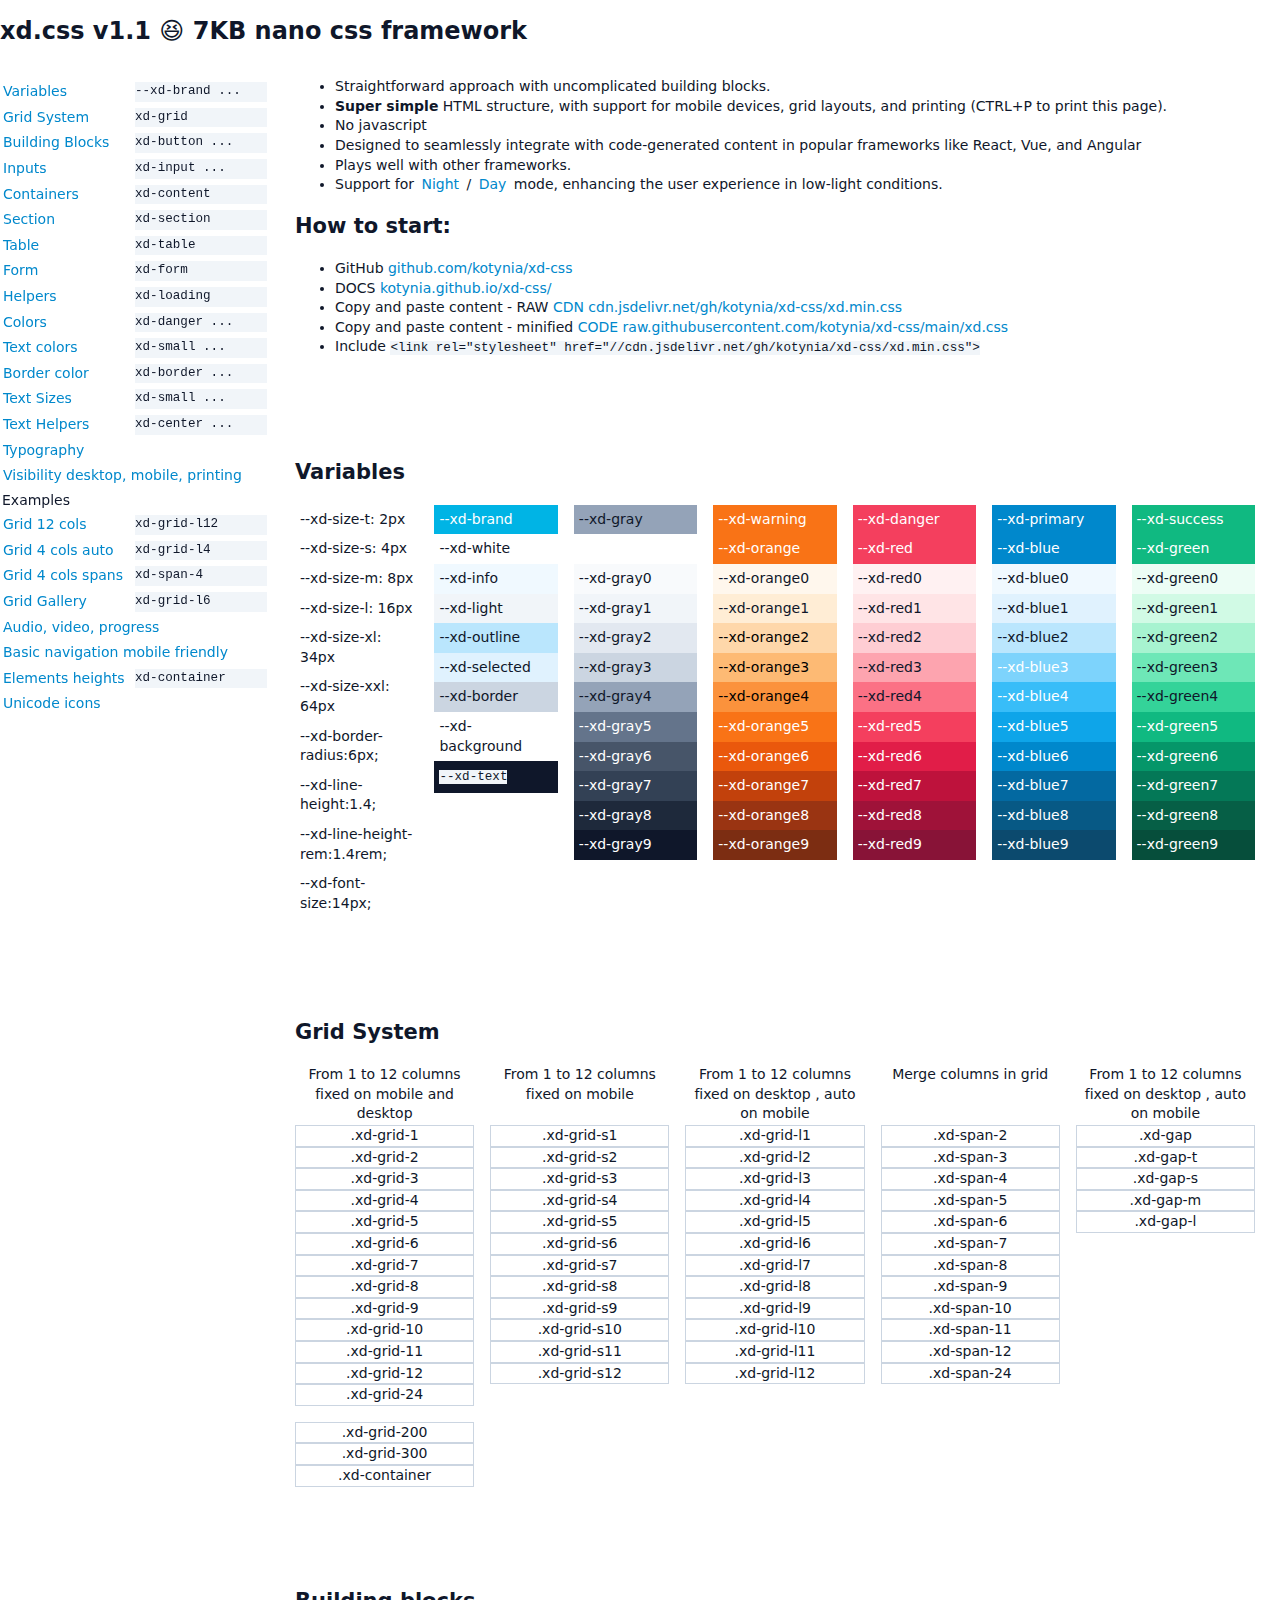
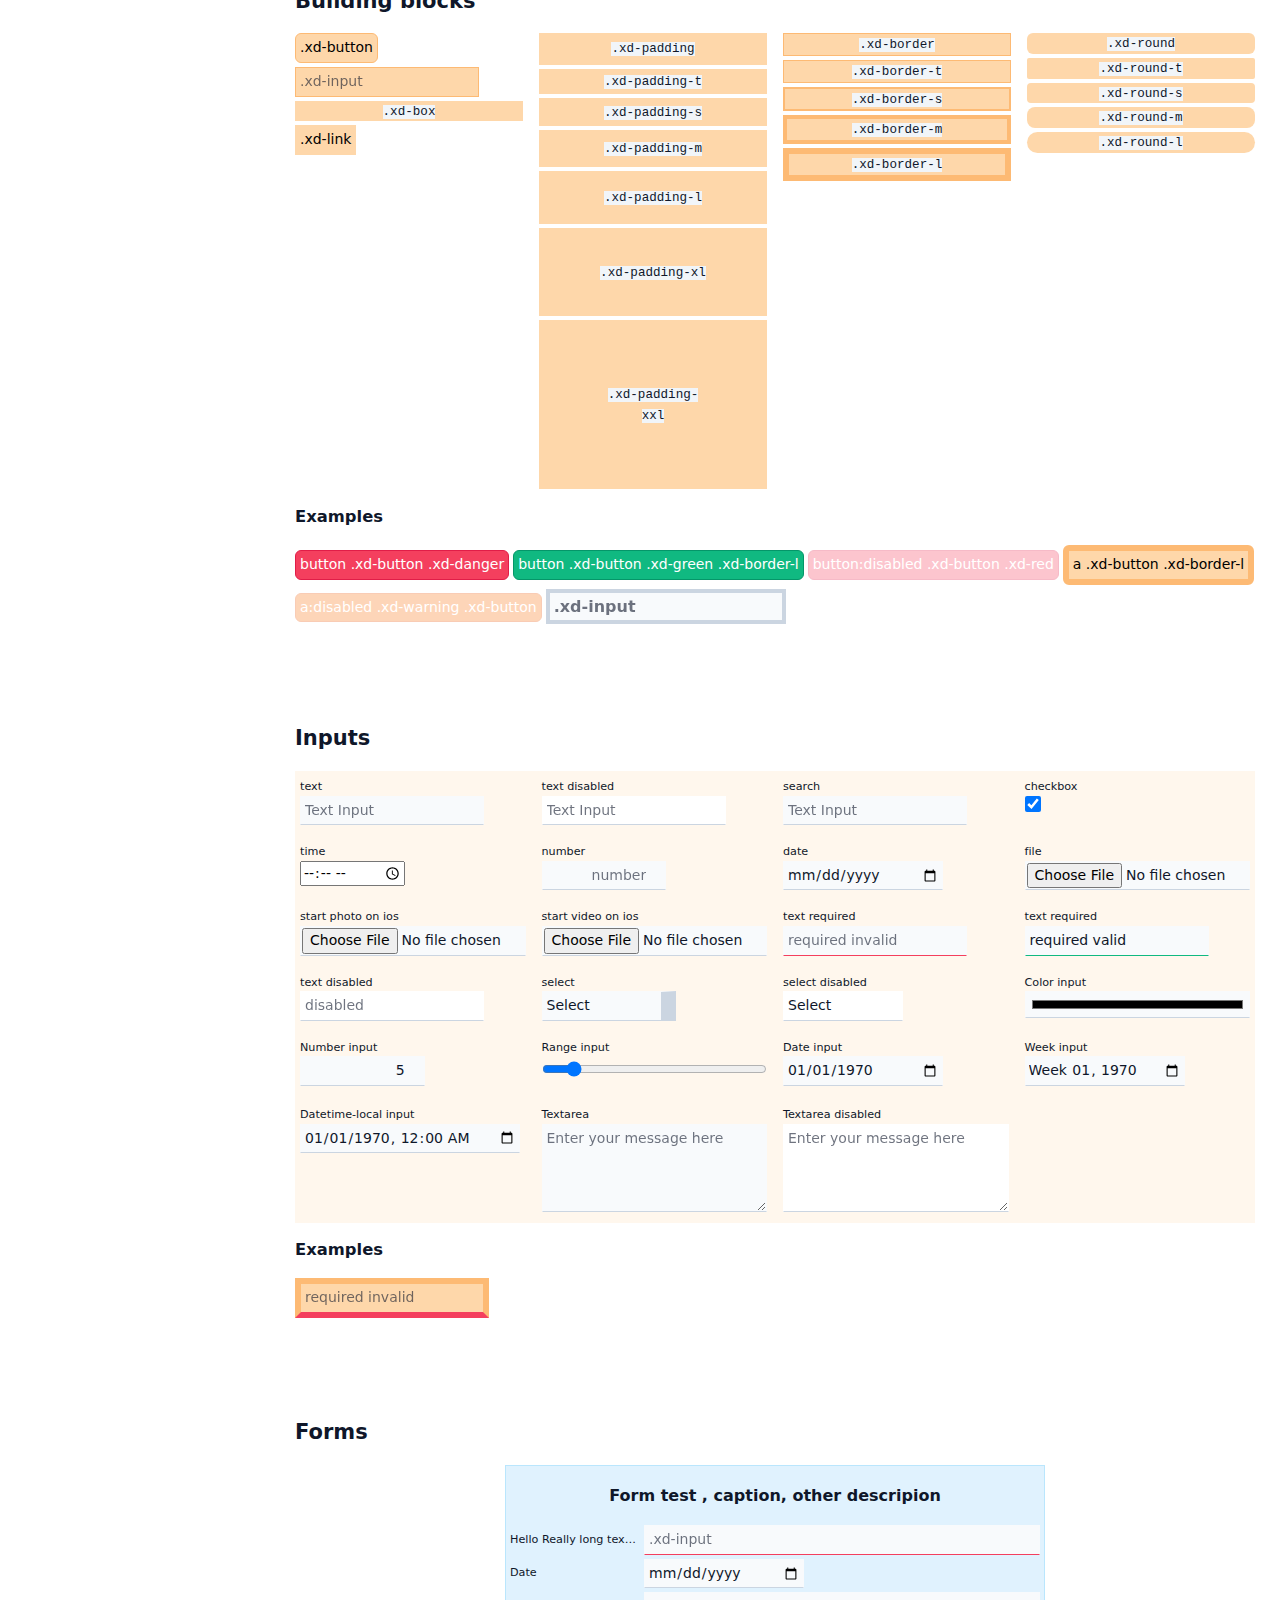
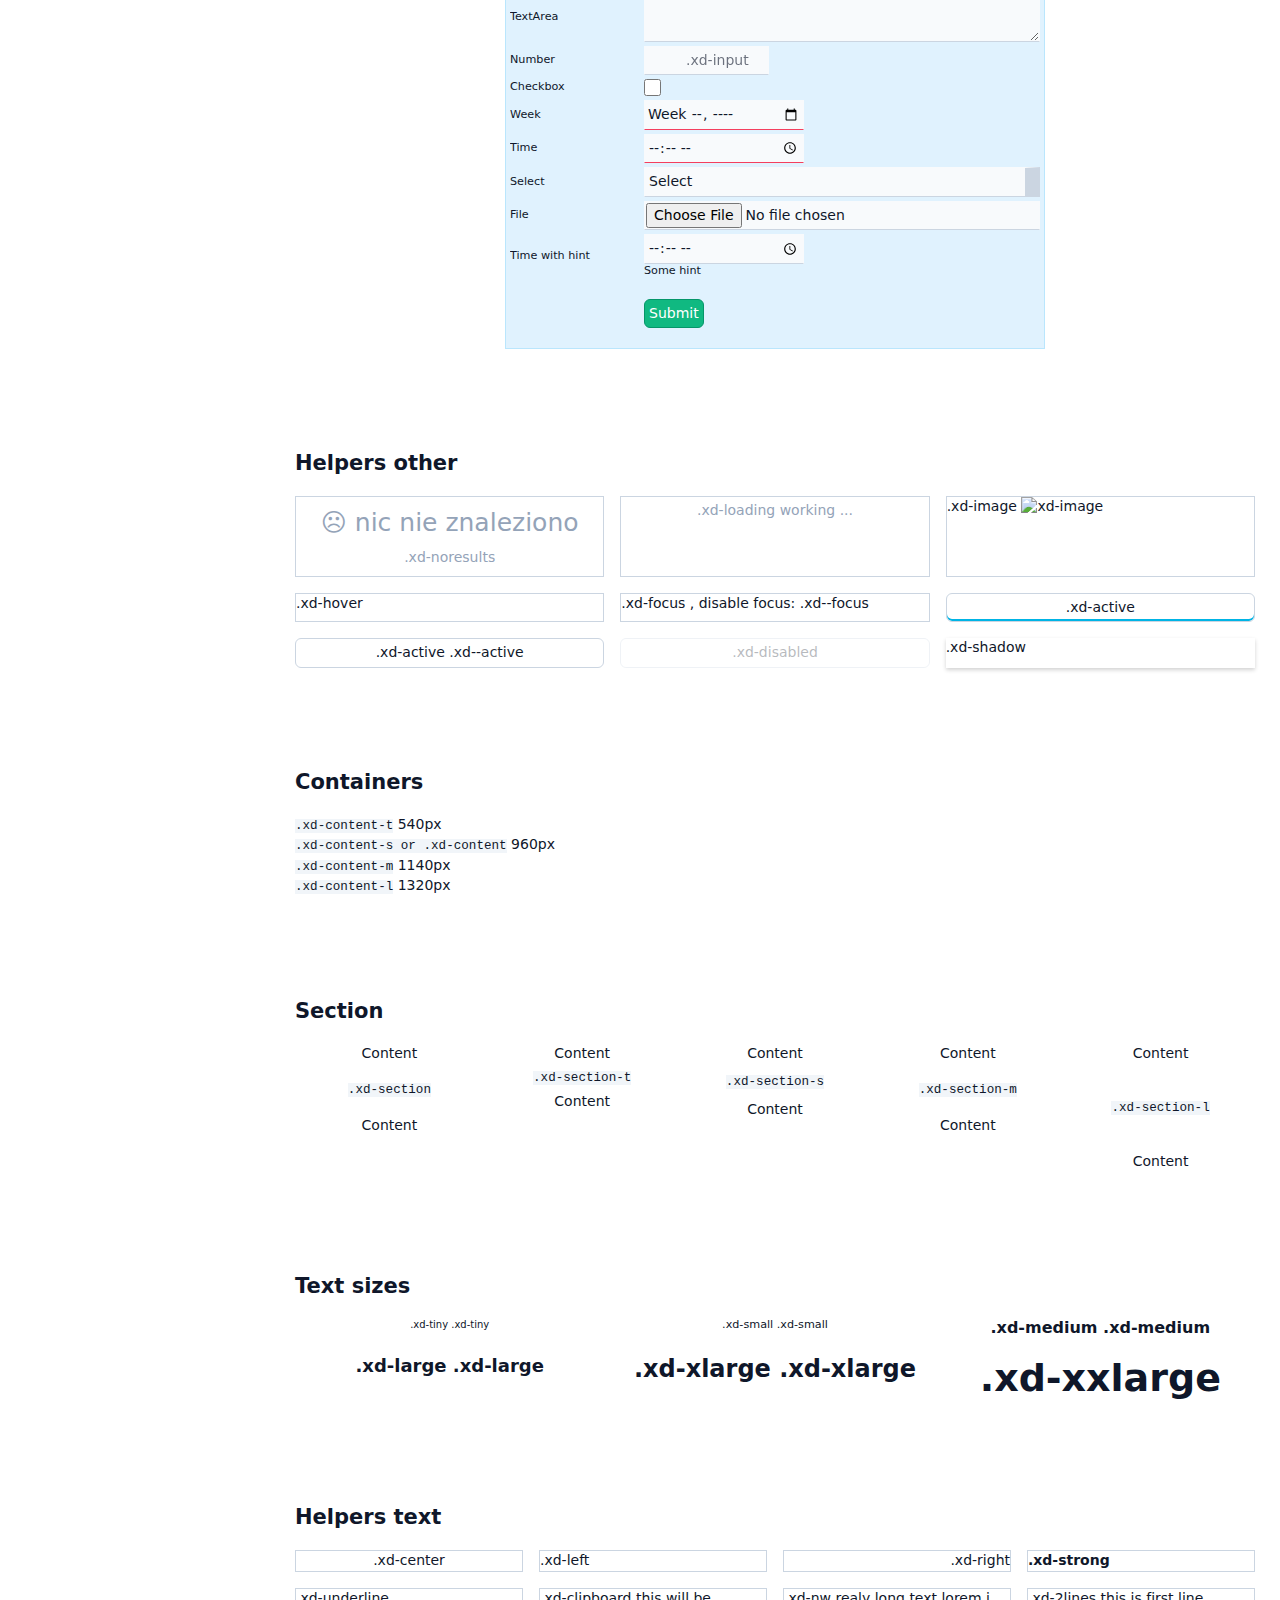
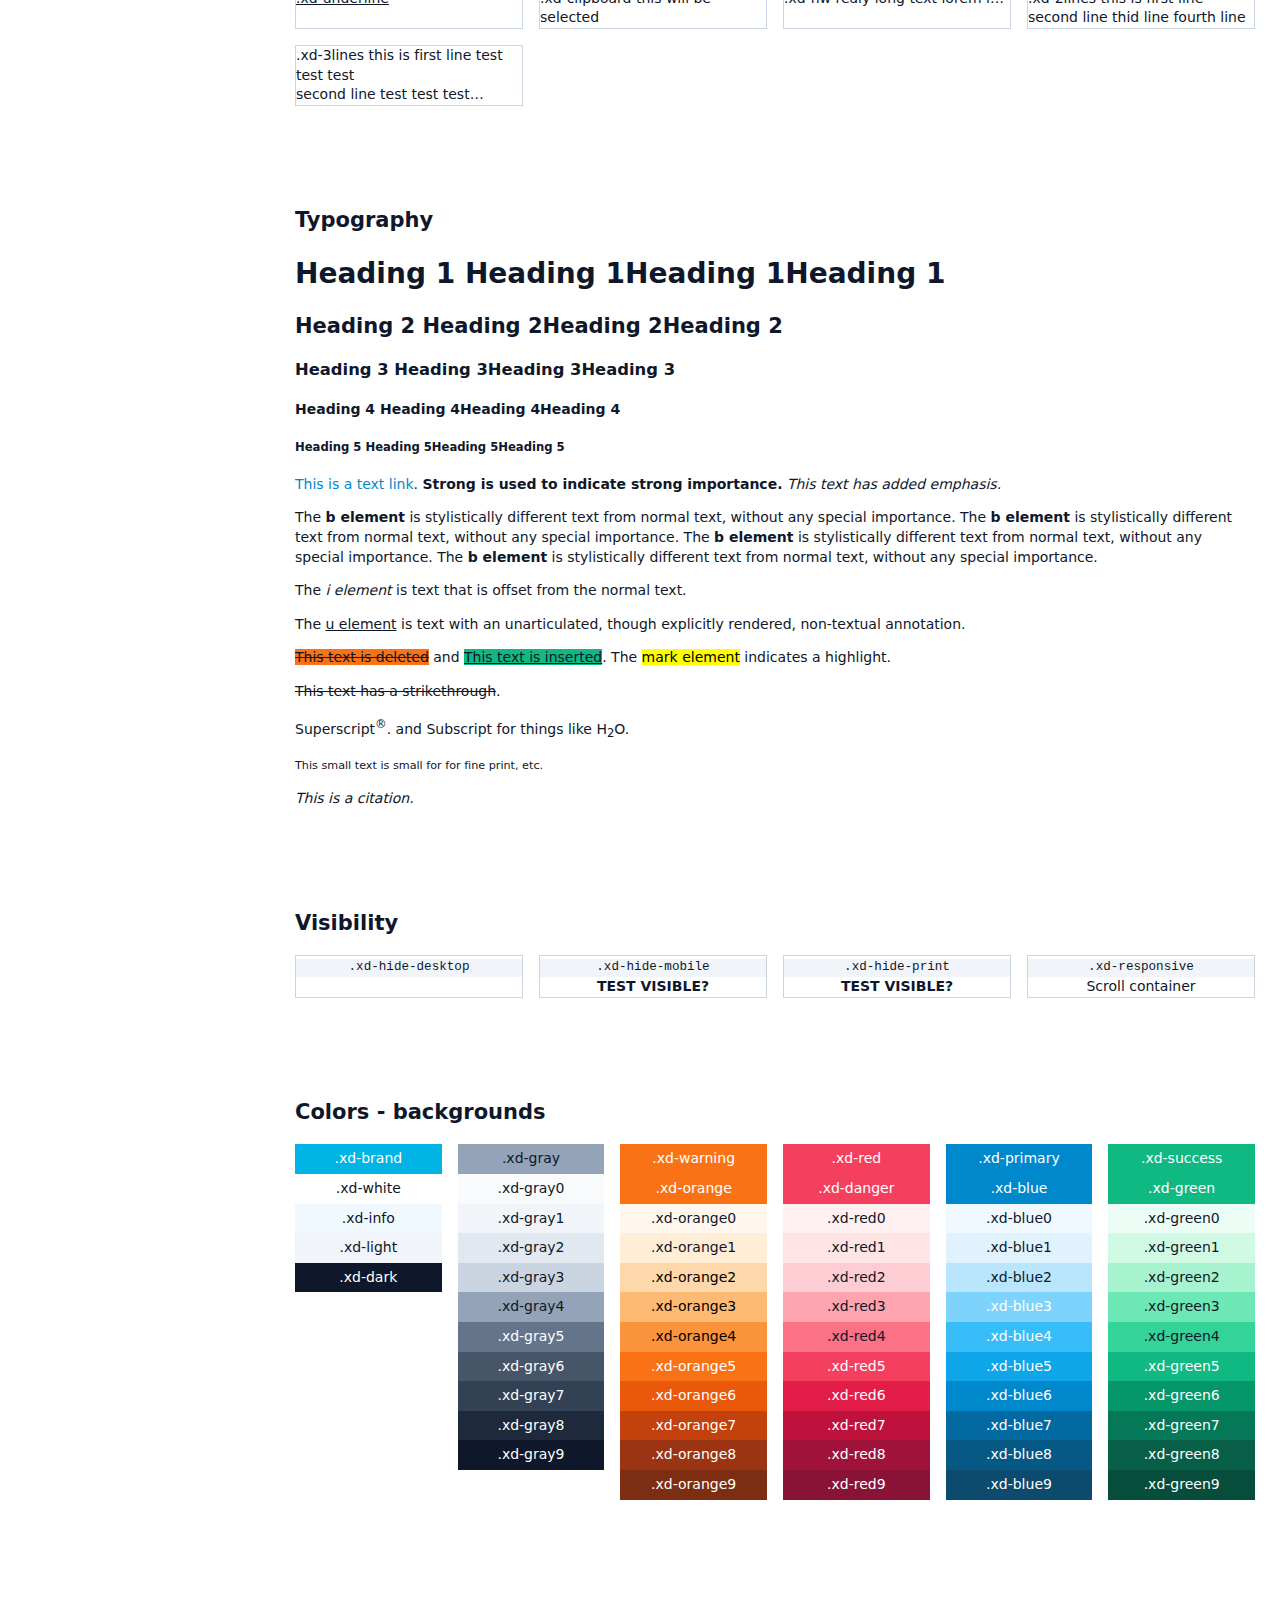
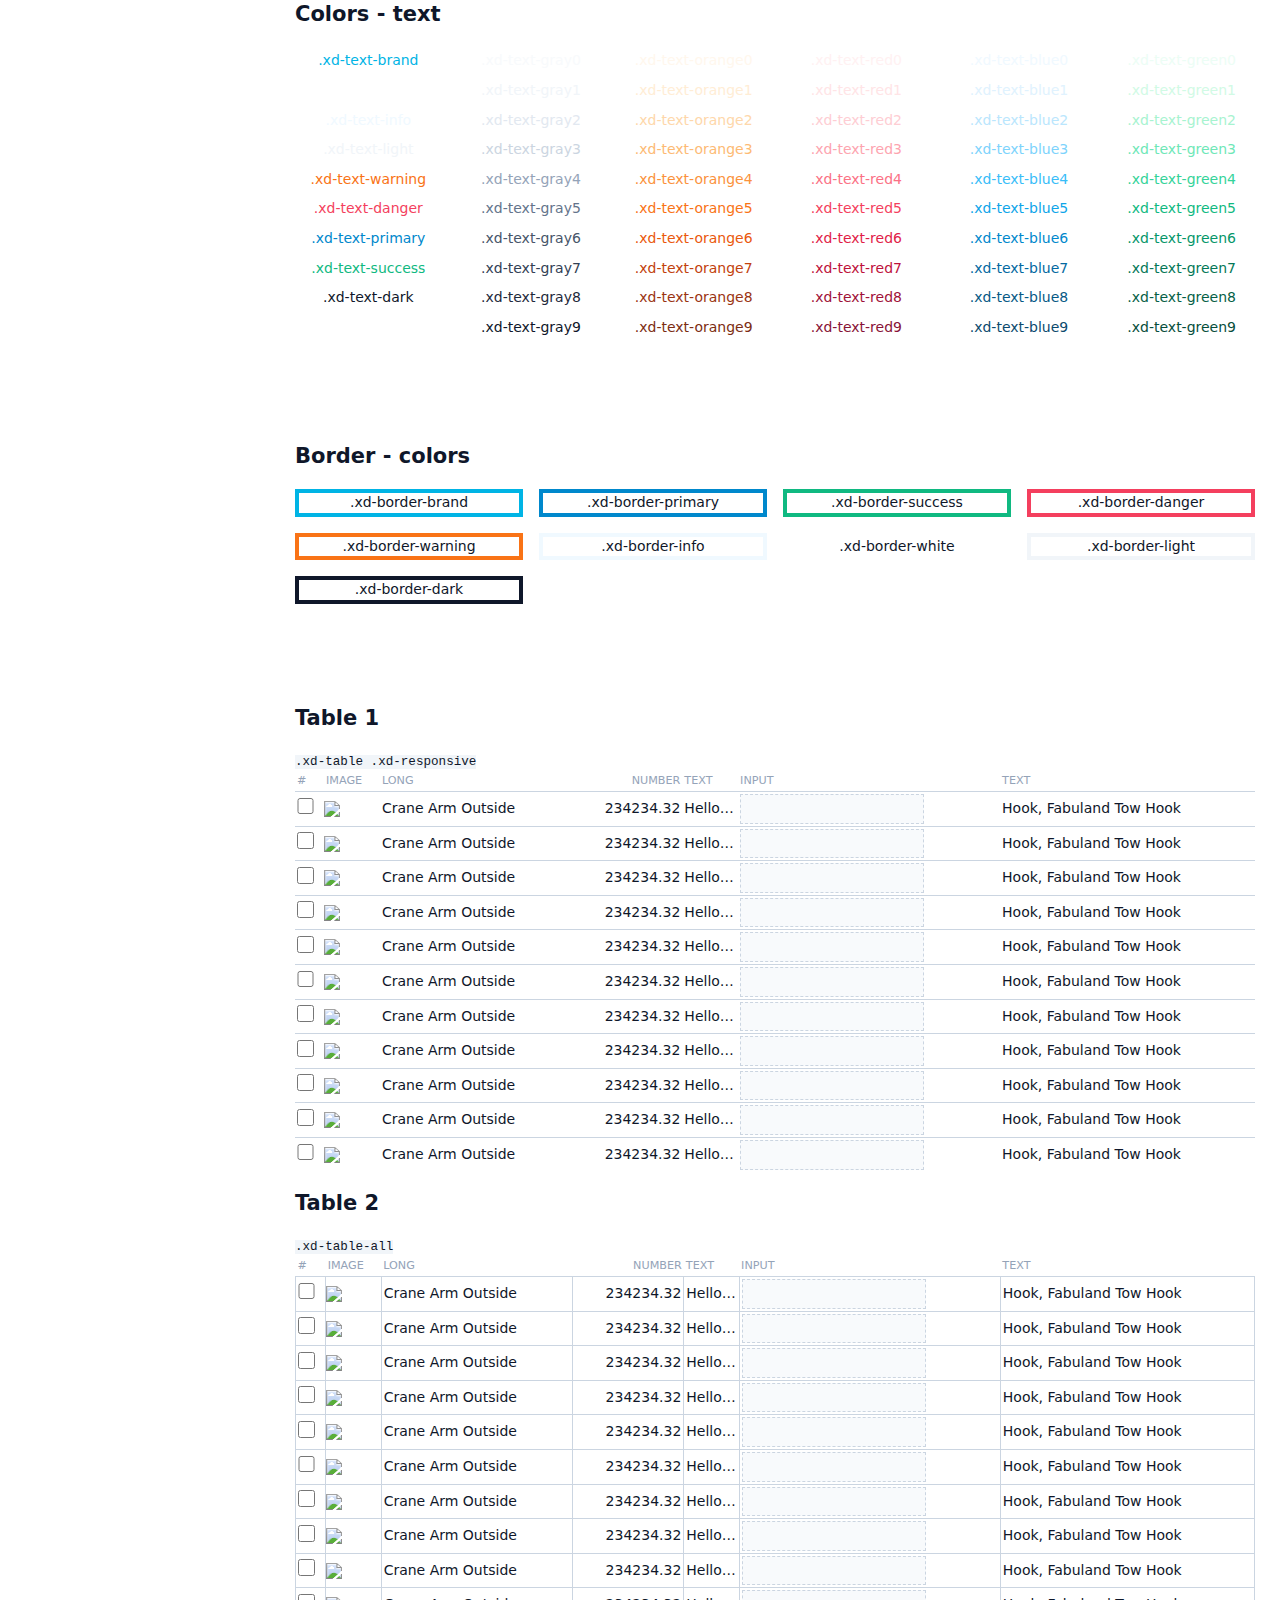
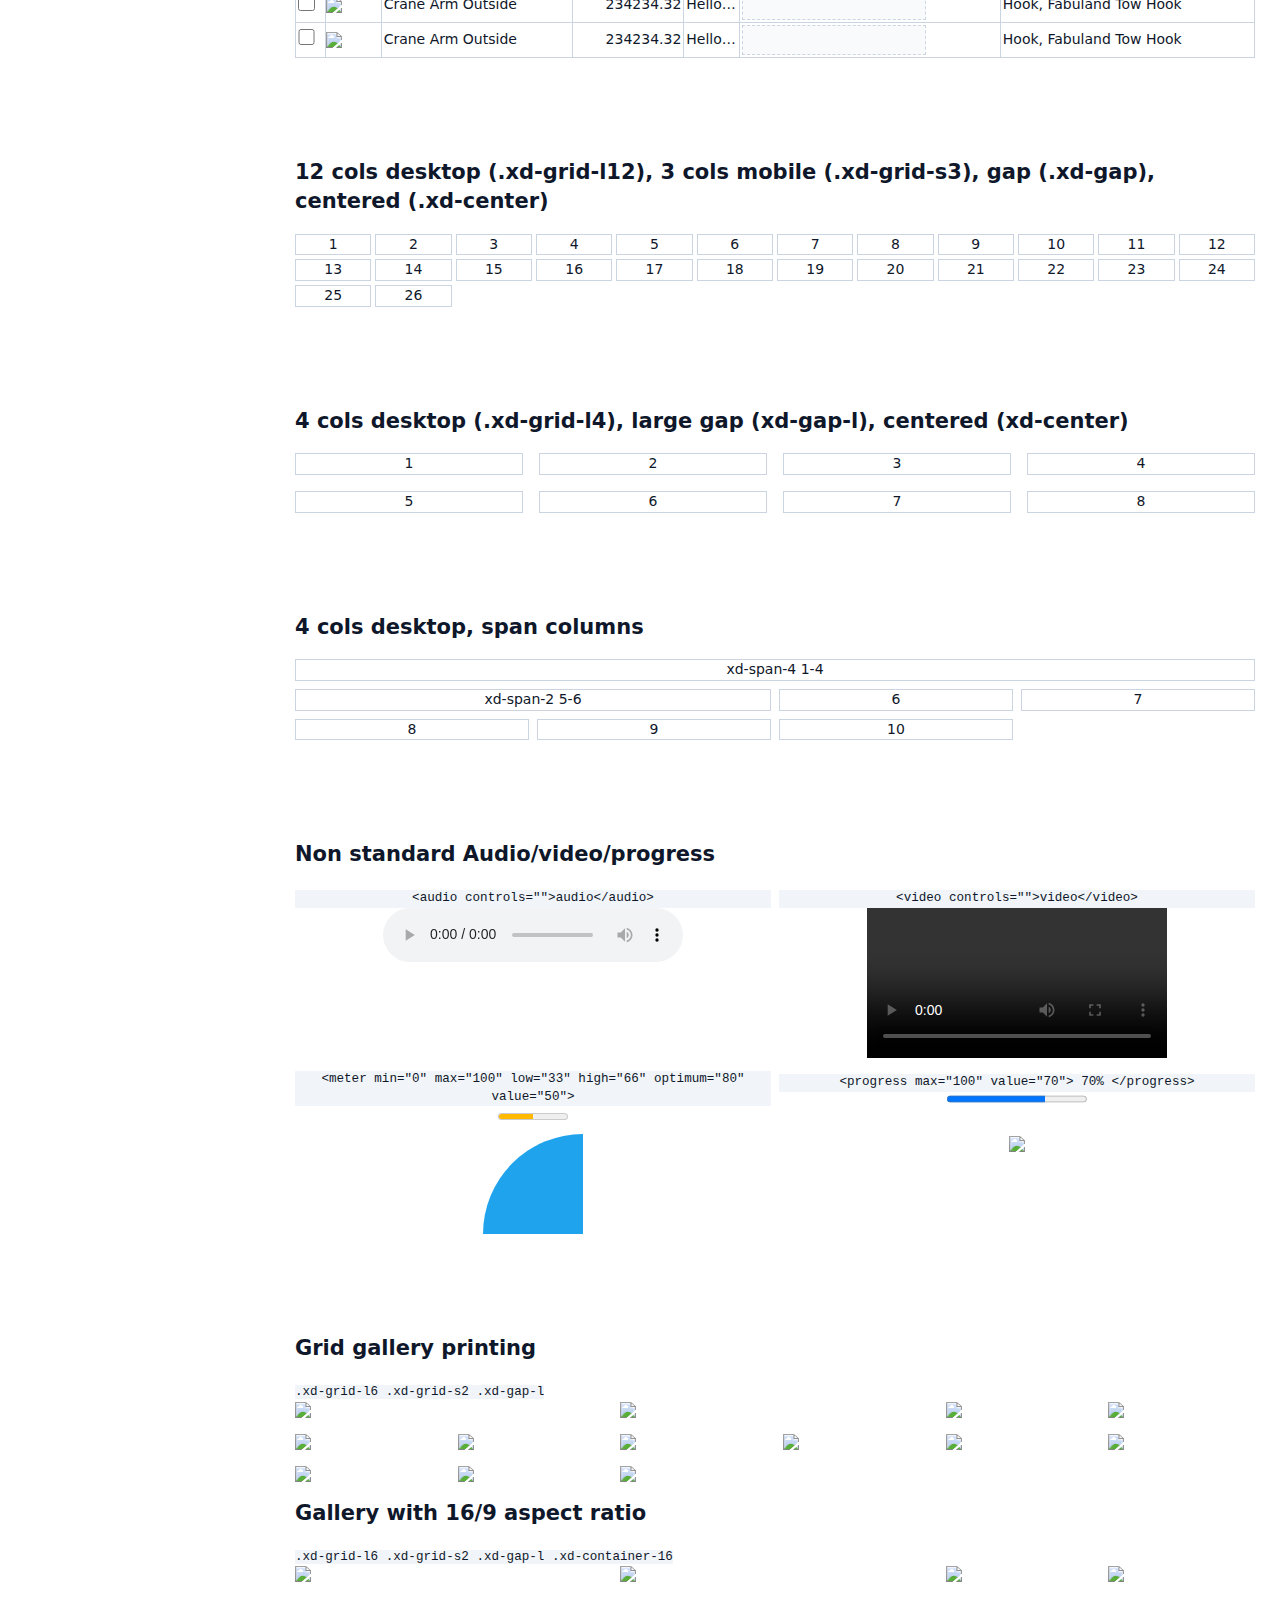
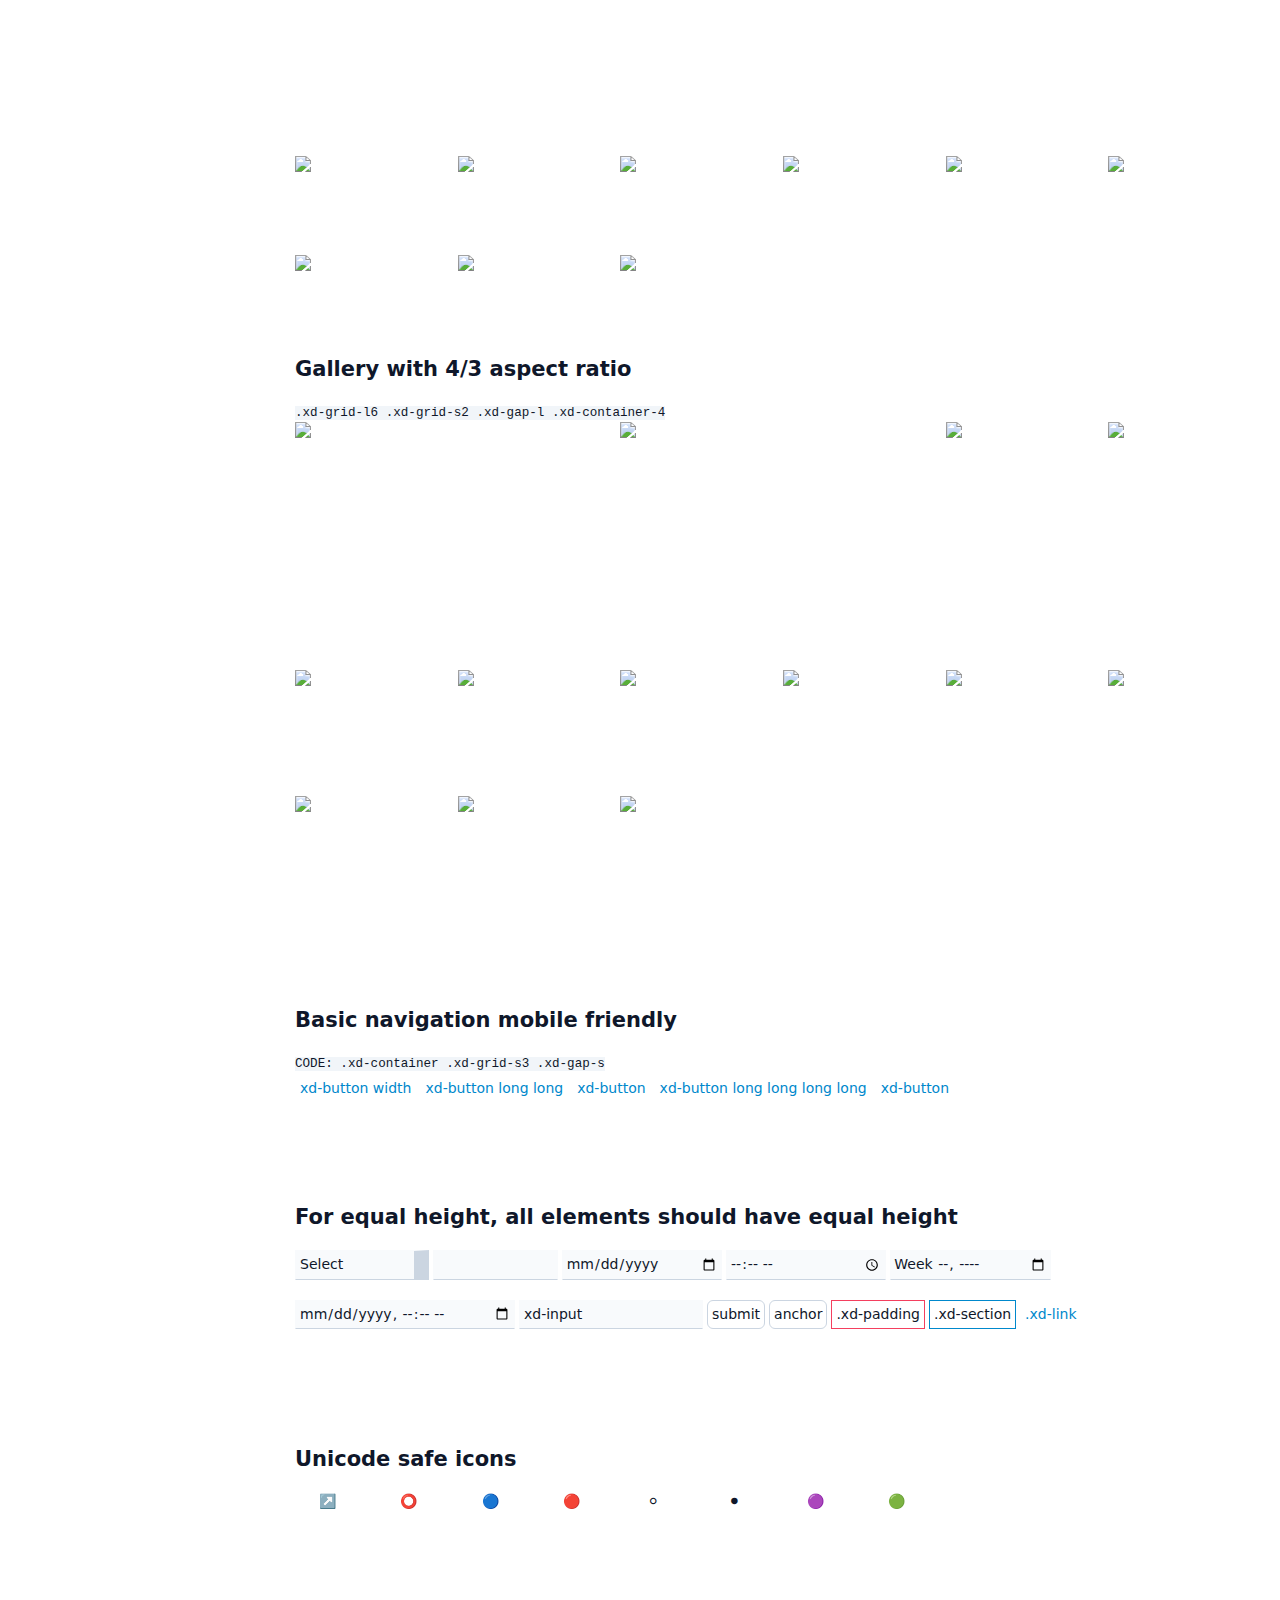
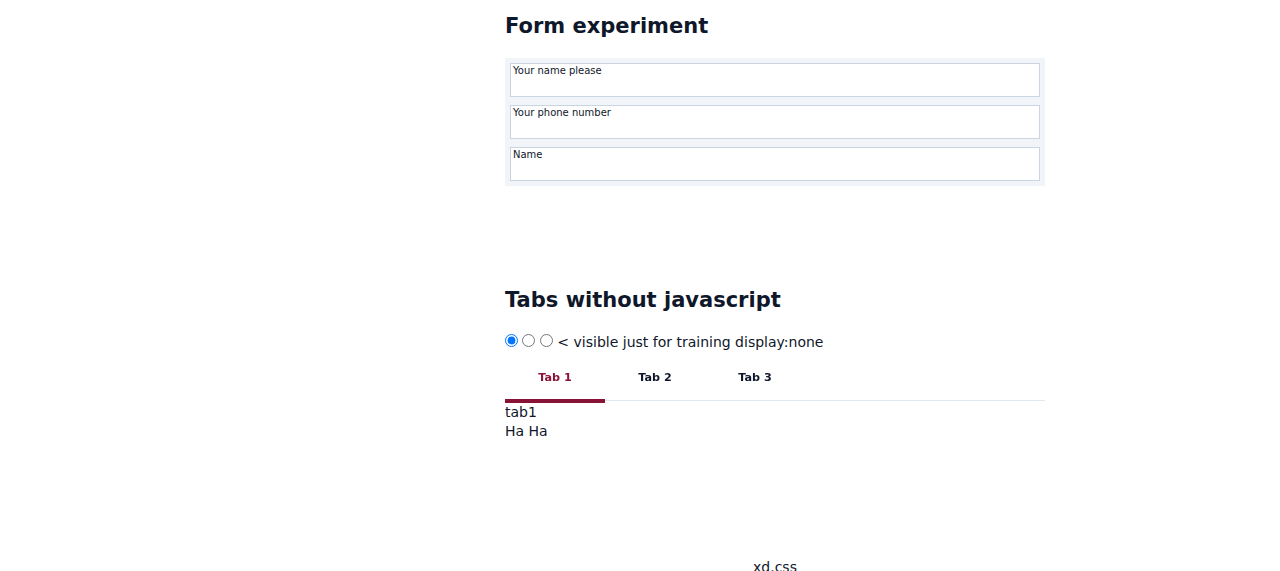
==== commit a2a9e518: "navigation scroll on hover" ====
--- a/index.html
+++ b/index.html
@@ -14,13 +14,11 @@
 </head>
 
 <body>
-  <div class="xd-layout-2">
+  <div class="xd-content-l xd-section xd-xlarge" style="font-weight:800">xd.css v1.1 😆 7KB nano css framework</div>
+  <div class="xd-layout-2 xd-content-l">
     <nav class="xd-hide-print xd-nav">
       <div class="xd-section xd-grid-1">
-        <div>
-          <div class="xd-large "><a href="#why" class="xd-text-red9">😆 xd.css v1.0
-            </a></div>
-        </div>
+
 
 
         <a class="xd-link xd-padding-t xd-grid-2" href="#variables">Variables <code>--xd-brand ...</code></a>
@@ -63,10 +61,6 @@
 
       <article id="why">
 
-        <h2>xd.css - 7KB nano css framework
-    
-
-        </h2>
 
         <ul>
           <li>
@@ -99,11 +93,15 @@
         <h2>How to start:</h2>
         <ul>
 
-          <li>GitHub <a href="https://github.com/kotynia/xd-css"  target="_blank">github.com/kotynia/xd-css</a></li>
-          <li>DOCS <a href="https://kotynia.github.io/xd-css/"  target="_blank">kotynia.github.io/xd-css/</a></li>
-          <li>Copy and paste content - RAW  <a href="https://cdn.jsdelivr.net/gh/kotynia/xd-css/xd.min.css"  target="_blank">CDN cdn.jsdelivr.net/gh/kotynia/xd-css/xd.min.css</a></li>
-          <li>Copy and paste content - minified <a href="https://raw.githubusercontent.com/kotynia/xd-css/main/xd.css"  target="_blank">CODE raw.githubusercontent.com/kotynia/xd-css/main/xd.css</a></li>
-          <li>Include <code class="xd-clipboard">&lt;link rel=&quot;stylesheet&quot; href=&quot;//cdn.jsdelivr.net/gh/kotynia/xd-css/xd.min.css&quot;&gt;</code></li>
+          <li>GitHub <a href="https://github.com/kotynia/xd-css" target="_blank">github.com/kotynia/xd-css</a></li>
+          <li>DOCS <a href="https://kotynia.github.io/xd-css/" target="_blank">kotynia.github.io/xd-css/</a></li>
+          <li>Copy and paste content - RAW <a href="https://cdn.jsdelivr.net/gh/kotynia/xd-css/xd.min.css"
+              target="_blank">CDN cdn.jsdelivr.net/gh/kotynia/xd-css/xd.min.css</a></li>
+          <li>Copy and paste content - minified <a href="https://raw.githubusercontent.com/kotynia/xd-css/main/xd.css"
+              target="_blank">CODE raw.githubusercontent.com/kotynia/xd-css/main/xd.css</a></li>
+          <li>Include <code
+              class="xd-clipboard">&lt;link rel=&quot;stylesheet&quot; href=&quot;//cdn.jsdelivr.net/gh/kotynia/xd-css/xd.min.css&quot;&gt;</code>
+          </li>
         </ul>
 
       </article>
@@ -617,7 +615,7 @@
           <div class="xd-border xd-left">.xd-left</div>
           <div class="xd-border xd-right">.xd-right</div>
 
-    
+
           <div class="xd-border xd-strong">.xd-strong</div>
 
 
@@ -627,15 +625,17 @@
             .xd-nw realy long text lorem ipsum lorem ipsum
           </div>
           <div class="xd-border xd-2lines">.xd-2lines this is first line
-            second line 
+            second line
             thid line
             fourth line
           </div>
-          <div class="xd-border xd-3lines"><div>.xd-3lines this is first line  test test test</div>
-          <div> second line test test test </div>
-          <div> third line  test test test </div>
-          <div> fourth line  test test test</div></div>
-   
+          <div class="xd-border xd-3lines">
+            <div>.xd-3lines this is first line test test test</div>
+            <div> second line test test test </div>
+            <div> third line test test test </div>
+            <div> fourth line test test test</div>
+          </div>
+
 
         </div>
       </article>
@@ -949,34 +949,34 @@
 
         <h2>Table 2</h2>
         <code class="xd-box-m">.xd-table-all</code>
-
-        <table class="xd-table-all">
-          <thead>
-            <tr>
-              <th>#</th>
-              <th>image</th>
-              <th>long</th>
-              <th class="xd-right">number</th>
-              <th class="xd-nw" style="max-width:40px" title="Column5 truncate">text</th>
-              <th>Input</th>
-              <th>text</th>
-            </tr>
-          </thead>
-          <tbody>
-            <tr class="autogeneratecontent">
-              <td><input type="checkbox" class="xd-input" /> </td>
-              <td style="padding:0px!important;"><img src="http://placekitten.com/27/27" />
-              </td>
-              <td class="xd-nw" style="max-width:300px">Crane Arm Outside</td>
-
-              <td class="xd-right">234234.32</td>
-              <td class="xd-nw" style="max-width:40px">Hello World</td>
-              <td class="xd-nw"> <input type="text" class="xd-input" /></td>
-              <td class="xd-nw">Hook, Fabuland Tow Hook</td>
-            </tr>
-          </tbody>
-        </table>
-
+        <div class="xd-responsive">
+          <table class="xd-table-all">
+            <thead>
+              <tr>
+                <th>#</th>
+                <th>image</th>
+                <th>long</th>
+                <th class="xd-right">number</th>
+                <th class="xd-nw" style="max-width:40px" title="Column5 truncate">text</th>
+                <th>Input</th>
+                <th>text</th>
+              </tr>
+            </thead>
+            <tbody>
+              <tr class="autogeneratecontent">
+                <td><input type="checkbox" class="xd-input" /> </td>
+                <td style="padding:0px!important;"><img src="http://placekitten.com/27/27" />
+                </td>
+                <td class="xd-nw" style="max-width:300px">Crane Arm Outside</td>
+
+                <td class="xd-right">234234.32</td>
+                <td class="xd-nw" style="max-width:40px">Hello World</td>
+                <td class="xd-nw"> <input type="text" class="xd-input" /></td>
+                <td class="xd-nw">Hook, Fabuland Tow Hook</td>
+              </tr>
+            </tbody>
+          </table>
+        </div>
 
       </article>
 
@@ -1285,7 +1285,7 @@
             position: absolute;
             height: 4px;
             background-color: var(--xd-red9);
-           
+
             width: var(--tabwidth);
             z-index: 1;
             left: 0;
@@ -1341,28 +1341,28 @@
           <div class="container">
             <input type="radio" name="slider" id="tab1" checked>
             <input type="radio" name="slider" id="tab2">
-            <input type="radio" name="slider" id="tab3"> < visible just for training display:none 
-            <nav>
+            <input type="radio" name="slider" id="tab3">
+            < visible just for training display:none <nav>
               <label for="tab1" class="tab1">Tab 1</label>
               <label for="tab2" class="tab2">Tab 2</label>
               <label for="tab3" class="tab3">Tab 3</label>
               <div class="slider"></div>
-            </nav>
-            <section>
-              <div class="content content-1">
-                <div class="title">tab1</div>
-                <p>Ha Ha</p>
-              </div>
-              <div class="content content-2">
-                <div class="title">tab2</div>
-                <p>Ho Ho</p>
-              </div>
-              <div class="content content-3">
-                <div class="title">tab3</div>
-                <p>Hi Hi</p>
-              </div>
-
-            </section>
+              </nav>
+              <section>
+                <div class="content content-1">
+                  <div class="title">tab1</div>
+                  <p>Ha Ha</p>
+                </div>
+                <div class="content content-2">
+                  <div class="title">tab2</div>
+                  <p>Ho Ho</p>
+                </div>
+                <div class="content content-3">
+                  <div class="title">tab3</div>
+                  <p>Hi Hi</p>
+                </div>
+
+              </section>
           </div>
         </body>
 
@@ -1373,15 +1373,15 @@
       <footer class="xd-center xd-padding-l xd-content">xd.css</footer>
       <script>
 
-//autogenerate content
-var elems = document.querySelectorAll('.autogeneratecontent');
-[].forEach.call(elems, function(el) {
-  for (let step = 0; step < 10; step++) {     
-    var clone = el.cloneNode(true);
-    el.after(clone);
-  }
-
-});
+        //autogenerate content
+        var elems = document.querySelectorAll('.autogeneratecontent');
+        [].forEach.call(elems, function (el) {
+          for (let step = 0; step < 10; step++) {
+            var clone = el.cloneNode(true);
+            el.after(clone);
+          }
+
+        });
 
 
 
--- a/xd.css
+++ b/xd.css
@@ -76,6 +76,8 @@
   ::placeholder 	{ color:var(--xd-dark); opacity:0.6 }
   ::-webkit-scrollbar 	{scrollbar-gutter: stable; width:10px ;height:10px;  }
   ::-webkit-scrollbar-thumb 	{ background-color:var(--xd-gray5) }
+
+  
   textarea {overflow-y: auto !important; } 
   del 	{ background-color:var(--xd-warning) }
   ins 	{ background-color:var(--xd-success) }
@@ -356,7 +358,12 @@
   
   @media print, screen and (min-width:601px) 	{ 
     .xd-layout-2 { display:grid; grid-template-columns:minmax(40px, 270px) minmax(40px, 1fr);   }
-    .xd-layout-2  .xd-nav { position: sticky; top: 0; border-right: 1px solid var(--xd-gray3);  height: 100vh; overflow-y: auto;}
+    .xd-nav { position: sticky; top: 0;  height: 100vh; overflow-y: auto;
+      
+    }
+    .xd-nav::-webkit-scrollbar 	{scrollbar-gutter: stable; width:5px ;height:5px;  }
+    .xd-nav::-webkit-scrollbar-thumb 	{ background-color:var(--xd-white) }
+    .xd-nav:hover::-webkit-scrollbar-thumb 	{ background-color:var(--xd-gray3) }
   }
 
   .xd-loading 	{ animation:xd-loading 1s step-start infinite; animation-delay:0.5s; color:var(--xd-gray4); text-align:center }
